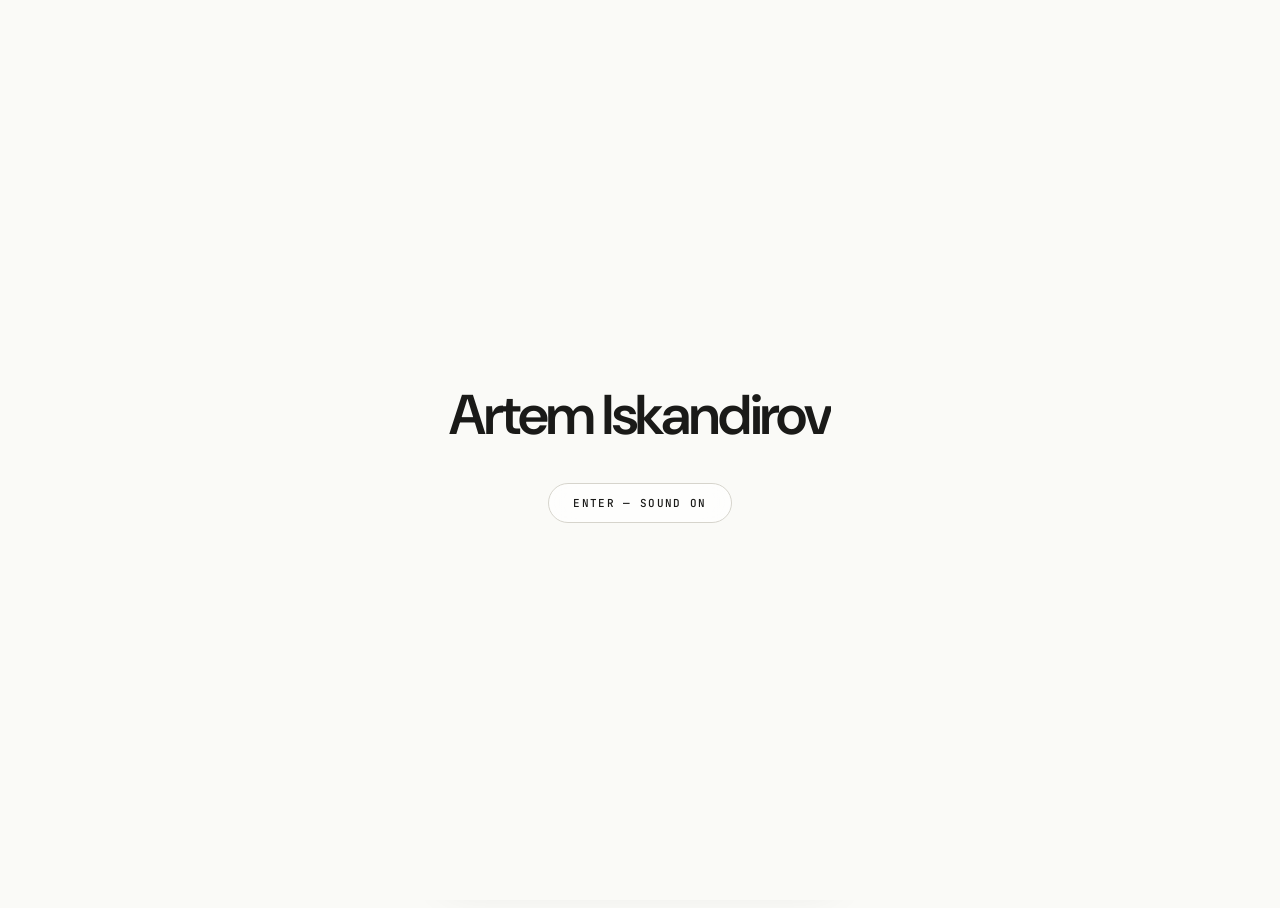
==== index.html @ 342f15a5 "Add files via upload" ====
<!DOCTYPE html>
<html lang="en">
<head>
<meta charset="UTF-8" />
<meta name="viewport" content="width=device-width, initial-scale=1.0, viewport-fit=cover" />
<title>Artem Iskandirov — Product Designer</title>
<meta name="description" content="Product Designer. Uchi.ru / VK EdTech. Based in Kazan." />
<link rel="preconnect" href="https://fonts.googleapis.com" />
<link rel="preconnect" href="https://fonts.gstatic.com" crossorigin />
<link href="https://fonts.googleapis.com/css?family=Google+Sans:400,500,600,700&display=swap" rel="stylesheet" />
<link href="https://fonts.googleapis.com/css2?family=DM+Sans:opsz,wght@9..40,300..700&family=JetBrains+Mono:wght@400;500&display=swap" rel="stylesheet" />
<link href="https://fonts.googleapis.com/css2?family=Cinzel:wght@400;500;600;700&family=IM+Fell+English:ital@0;1&family=MedievalSharp&display=swap" rel="stylesheet" />
<style>
  /* ============== CAT THEME ============== */
  :root {
    --bg: #fafaf7;
    --bg-glass: rgba(255, 255, 255, 0.7);
    --fg: #1a1a18;
    --fg-mid: #555550;
    --fg-dim: #8a8a85;
    --line: #e5e3dc;
    --line-strong: #d6d4cc;
    --accent: #2a4d3a;
    --accent-soft: rgba(42, 77, 58, 0.08);

    --font-body: 'Google Sans', 'DM Sans', system-ui, sans-serif;
    --font-display: 'Google Sans', 'DM Sans', system-ui, sans-serif;
    --font-mono: 'JetBrains Mono', monospace;

    --easing: cubic-bezier(0.65, 0, 0.35, 1);
    --easing-bounce: cubic-bezier(0.34, 1.4, 0.64, 1);
    --easing-out: cubic-bezier(0.16, 1, 0.3, 1);
  }

  /* ============== FANTASY THEME — moonlit forest, ember, parchment ============== */
  body.theme-fantasy {
    --bg: #0a0e1a;
    --bg-glass: rgba(20, 26, 42, 0.78);
    --fg: #f0e2bc;
    --fg-mid: #d6c08c;
    --fg-dim: #a89868;
    --line: #2a2440;
    --line-strong: #5a4a72;
    --accent: #ffa050;
    --accent-soft: rgba(255, 160, 80, 0.18);
    --accent-cool: #80a4d0;

    --torn-pill: url("data:image/svg+xml;utf8,%3Csvg xmlns='http://www.w3.org/2000/svg' viewBox='0 0 200 60' preserveAspectRatio='none'%3E%3Cfilter id='t'%3E%3CfeTurbulence type='fractalNoise' baseFrequency='0.06' numOctaves='2' seed='4'/%3E%3CfeDisplacementMap in='SourceGraphic' scale='5'/%3E%3C/filter%3E%3Crect x='3' y='3' width='194' height='54' rx='30' fill='%23fff' filter='url(%23t)'/%3E%3C/svg%3E");
    --torn-rect: url("data:image/svg+xml;utf8,%3Csvg xmlns='http://www.w3.org/2000/svg' viewBox='0 0 400 200' preserveAspectRatio='none'%3E%3Cfilter id='t'%3E%3CfeTurbulence type='fractalNoise' baseFrequency='0.025' numOctaves='2' seed='7'/%3E%3CfeDisplacementMap in='SourceGraphic' scale='8'/%3E%3C/filter%3E%3Crect x='5' y='5' width='390' height='190' fill='%23fff' filter='url(%23t)'/%3E%3C/svg%3E");
    --torn-circle: url("data:image/svg+xml;utf8,%3Csvg xmlns='http://www.w3.org/2000/svg' viewBox='0 0 60 60' preserveAspectRatio='none'%3E%3Cfilter id='t'%3E%3CfeTurbulence type='fractalNoise' baseFrequency='0.10' numOctaves='2' seed='5'/%3E%3CfeDisplacementMap in='SourceGraphic' scale='3'/%3E%3C/filter%3E%3Ccircle cx='30' cy='30' r='27' fill='%23fff' filter='url(%23t)'/%3E%3C/svg%3E");
    --torn-tag: url("data:image/svg+xml;utf8,%3Csvg xmlns='http://www.w3.org/2000/svg' viewBox='0 0 100 30' preserveAspectRatio='none'%3E%3Cfilter id='t'%3E%3CfeTurbulence type='fractalNoise' baseFrequency='0.10' numOctaves='2' seed='9'/%3E%3CfeDisplacementMap in='SourceGraphic' scale='3'/%3E%3C/filter%3E%3Crect x='2' y='2' width='96' height='26' fill='%23fff' filter='url(%23t)'/%3E%3C/svg%3E");

    /* MEDIEVAL FONTS — only in fantasy theme */
    --font-body: 'IM Fell English', 'Cinzel', Georgia, serif;
    --font-display: 'Cinzel', 'IM Fell English', Georgia, serif;
    --font-mono: 'MedievalSharp', 'IM Fell English', Georgia, serif;
  }

  /* Fantasy-specific typography overrides */
  body.theme-fantasy .brand,
  body.theme-fantasy .ov-name,
  body.theme-fantasy .pcard-title,
  body.theme-fantasy .exp-name,
  body.theme-fantasy .lang-item,
  body.theme-fantasy .soc-name,
  body.theme-fantasy .edu-school,
  body.theme-fantasy .game-title,
  body.theme-fantasy .splash-name {
    font-family: 'Cinzel', Georgia, serif;
    letter-spacing: 0.05em;
    text-transform: uppercase;
  }
  body.theme-fantasy .ov-bio,
  body.theme-fantasy .pcard-narrative p,
  body.theme-fantasy .exp-sub,
  body.theme-fantasy .pcard-subtitle,
  body.theme-fantasy .edu-degree {
    font-family: 'IM Fell English', Georgia, serif;
    font-style: italic;
    letter-spacing: 0.01em;
  }
  body.theme-fantasy .dock-tab,
  body.theme-fantasy .icon-btn,
  body.theme-fantasy .game-tab,
  body.theme-fantasy .knight-bubble,
  body.theme-fantasy .catbed-bubble,
  body.theme-fantasy .tab-label,
  body.theme-fantasy .counter,
  body.theme-fantasy .hint,
  body.theme-fantasy .status,
  body.theme-fantasy .pcard-co,
  body.theme-fantasy .pcard-sector,
  body.theme-fantasy .pcard-tag,
  body.theme-fantasy .pcard-status,
  body.theme-fantasy .skills-list li,
  body.theme-fantasy .ov-meta,
  body.theme-fantasy .pcard-cell .k,
  body.theme-fantasy .splash-cta,
  body.theme-fantasy .game-status,
  body.theme-fantasy .catch-hud .stat .k,
  body.theme-fantasy .catch-cta {
    font-family: 'MedievalSharp', Georgia, serif;
    letter-spacing: 0.06em;
  }
}

  * { margin: 0; padding: 0; box-sizing: border-box; }

  html, body {
    height: 100%;
    background: var(--bg);
    color: var(--fg);
    font-family: var(--font-body);
    -webkit-font-smoothing: antialiased;
    transition: background 0.9s var(--easing-out), color 0.9s var(--easing-out);
  }
  body { display: flex; flex-direction: column; overflow: hidden; overscroll-behavior: none; position: relative; }
  ::selection { background: var(--fg); color: var(--bg); }
  ::-webkit-scrollbar { width: 4px; height: 4px; }
  ::-webkit-scrollbar-track { background: transparent; }
  ::-webkit-scrollbar-thumb { background: var(--line-strong); border-radius: 2px; }

  body::before {
    content: ''; position: fixed; inset: 0;
    pointer-events: none; z-index: 200;
    background-image: url("data:image/svg+xml,%3Csvg viewBox='0 0 200 200' xmlns='http://www.w3.org/2000/svg'%3E%3Cfilter id='n'%3E%3CfeTurbulence type='fractalNoise' baseFrequency='0.85' numOctaves='3'/%3E%3C/filter%3E%3Crect width='100%25' height='100%25' filter='url(%23n)' opacity='0.4'/%3E%3C/svg%3E");
    opacity: 0.04;
    mix-blend-mode: multiply;
    transition: opacity 0.7s var(--easing);
  }
  body.theme-fantasy::before { opacity: 0.10; mix-blend-mode: screen; }

  /* ============== FANTASY SCENE ============== */
  .scene {
    position: fixed;
    inset: 0;
    z-index: 0;
    pointer-events: none;
    opacity: 0;
    transition: opacity 1.4s var(--easing-out);
    overflow: hidden;
  }
  body.theme-fantasy .scene { opacity: 1; }

  .scene-sky {
    position: absolute; inset: 0;
    background:
      radial-gradient(ellipse 80% 40% at 30% 75%, rgba(255, 138, 58, 0.22) 0%, transparent 55%),
      radial-gradient(ellipse 50% 30% at 25% 70%, rgba(255, 100, 30, 0.15) 0%, transparent 55%),
      linear-gradient(180deg, #0a0e1a 0%, #14182a 35%, #1a1c30 65%, #1a1018 90%, #100808 100%);
  }
  .scene-stars {
    position: absolute; inset: 0;
    background-image:
      radial-gradient(1.5px 1.5px at 8% 12%, rgba(180, 220, 255, 0.9), transparent),
      radial-gradient(1px 1px at 22% 8%, rgba(255,255,255,0.7), transparent),
      radial-gradient(1px 1px at 38% 18%, rgba(255,255,255,0.5), transparent),
      radial-gradient(1.5px 1.5px at 58% 6%, rgba(200, 230, 255, 0.8), transparent),
      radial-gradient(1px 1px at 72% 14%, rgba(255,255,255,0.6), transparent),
      radial-gradient(1px 1px at 88% 9%, rgba(255,255,255,0.5), transparent),
      radial-gradient(1px 1px at 14% 24%, rgba(255,255,255,0.5), transparent),
      radial-gradient(1px 1px at 46% 28%, rgba(255,255,255,0.4), transparent),
      radial-gradient(1px 1px at 78% 22%, rgba(255,255,255,0.5), transparent),
      radial-gradient(1px 1px at 92% 30%, rgba(255,255,255,0.6), transparent);
    animation: twinkle 9s ease-in-out infinite;
  }
  @keyframes twinkle { 0%, 100% { opacity: 0.7; } 50% { opacity: 1; } }

  .scene-trees { position: absolute; inset: 0; image-rendering: pixelated; }
  .scene-trees svg { width: 100%; height: 100%; display: block; }

  .scene-fog {
    position: absolute; inset: 0;
    background:
      radial-gradient(ellipse 80% 30% at 50% 90%, rgba(120, 150, 200, 0.18), transparent 70%),
      radial-gradient(ellipse 60% 25% at 30% 95%, rgba(80, 100, 150, 0.14), transparent 70%);
    animation: fogDrift 30s ease-in-out infinite;
  }
  @keyframes fogDrift {
    0%, 100% { transform: translateX(0); }
    50% { transform: translateX(40px); }
  }

  .scene-fireflies { position: absolute; inset: 0; }

  /* BACKGROUND — ambient drifting motes + scroll progress (micro-interactions) */
  .scroll-prog {
    position: fixed; top: 0; left: 0; right: 0; height: 3px;
    background: linear-gradient(90deg, var(--accent), color-mix(in srgb, var(--accent) 55%, #fff));
    transform: scaleX(0); transform-origin: 0 50%;
    z-index: 60; pointer-events: none;
    transition: transform 0.08s linear;
  }
  body.theme-fantasy .scroll-prog { background: linear-gradient(90deg, var(--accent), var(--accent-cool, #80a4d0)); box-shadow: 0 0 10px rgba(255,160,80,0.5); }

  .ambient { position: fixed; inset: 0; z-index: 0; pointer-events: none; overflow: hidden; }
  .ambient .mote {
    position: absolute; border-radius: 50%;
    background: rgba(42,77,58,0.16);
    animation: moteDrift linear infinite;
    will-change: transform, opacity;
  }
  body.theme-fantasy .ambient .mote {
    background: rgba(255,170,90,0.4);
    box-shadow: 0 0 6px rgba(255,170,90,0.55);
  }
  @keyframes moteDrift {
    0% { transform: translateY(10px) translateX(0) scale(0.5); opacity: 0; }
    12% { opacity: 1; }
    88% { opacity: 1; }
    100% { transform: translateY(-112vh) translateX(var(--mx, 24px)) scale(1.1); opacity: 0; }
  }
  @media (prefers-reduced-motion: reduce) { .ambient { display: none; } }
  .firefly {
    position: absolute;
    width: 2px; height: 2px;
    background: #ffe18a; border-radius: 50%;
    box-shadow: 0 0 6px #ffd060, 0 0 12px rgba(255, 200, 80, 0.4);
    opacity: 0;
    animation: fireflyFloat 7s ease-in-out infinite;
  }
  @keyframes fireflyFloat {
    0%, 100% { opacity: 0; transform: translate(0, 0); }
    20% { opacity: 1; }
    50% { opacity: 1; transform: translate(40px, -30px); }
    80% { opacity: 0.4; }
  }

  /* CAMPFIRE — mirrored from ref: fire on the LEFT, knight on the RIGHT */
  .scene-campfire {
    position: fixed;
    bottom: 8%;
    left: 54%;
    width: 150px;
    height: 150px;
    image-rendering: pixelated;
    z-index: 8;
    pointer-events: none;
    filter: drop-shadow(0 0 30px rgba(255, 140, 50, 0.5));
    opacity: 0;
    transition: opacity 1.4s var(--easing-out);
  }
  body.theme-fantasy .scene-campfire { opacity: 1; }
  .scene-campfire-glow {
    position: fixed;
    bottom: 5%;
    left: 46%;
    width: 420px;
    height: 280px;
    background: radial-gradient(ellipse, rgba(255, 160, 70, 0.55) 0%, rgba(255, 130, 50, 0.25) 40%, transparent 70%);
    pointer-events: none;
    animation: glowFlicker 0.18s steps(2) infinite;
    z-index: 7;
    mix-blend-mode: screen;
    opacity: 0;
    transition: opacity 1.4s var(--easing-out);
  }
  body.theme-fantasy .scene-campfire-glow { opacity: 1; }
  @keyframes glowFlicker {
    0% { opacity: 0.85; transform: scale(1); }
    50% { opacity: 1; transform: scale(1.04); }
    100% { opacity: 0.9; transform: scale(0.98); }
  }

  /* KNIGHT — body-level element; fixed + z-index:6 keeps it above main (z:1), clickable & draggable */
  .scene-knight {
    position: fixed;
    bottom: 4%;
    left: 64%;
    width: 220px;
    height: 220px;
    padding: 40px;
    box-sizing: content-box;
    margin: -40px;
    z-index: 6;
    pointer-events: auto;
    touch-action: none;
    cursor: pointer;
    animation: knightBreathe 4.4s ease-in-out infinite;
    filter: drop-shadow(2px 4px 6px rgba(0,0,0,0.55));
    transition: filter 0.4s var(--easing), opacity 1.4s var(--easing-out);
    transform-origin: 50% 95%;
    opacity: 0;
  }
  body.theme-fantasy .scene-knight { opacity: 1; }
  body.theme-cat .scene-knight { pointer-events: none; }
  body.theme-fantasy .scene-knight { opacity: 1; }
  .scene-knight:hover {
    filter: drop-shadow(2px 4px 8px rgba(0,0,0,0.7)) drop-shadow(0 0 12px rgba(255, 138, 58, 0.4));
  }
  .scene-knight.salute { animation: knightSalute 1.2s var(--easing-out); }
  .scene-knight.bow { animation: knightBow 1.5s var(--easing-out); }
  .scene-knight.shake { animation: knightShake 0.6s ease-in-out; }
  .scene-knight.alert { animation: knightAlert 0.8s var(--easing-out); }
  @keyframes knightBreathe {
    0%, 100% { transform: translateY(0) scale(1, 1); }
    50% { transform: translateY(-1px) scale(1.005, 1.012); }
  }
  @keyframes knightSalute {
    0%   { transform: translateY(0); }
    25%  { transform: translateY(-3px) rotate(-2deg); }
    55%  { transform: translateY(-6px) rotate(1deg); }
    100% { transform: translateY(0); }
  }
  @keyframes knightBow {
    0%   { transform: translateY(0) rotate(0); }
    35%  { transform: translateY(2px) rotate(-3deg); }
    60%  { transform: translateY(2px) rotate(-3deg); }
    100% { transform: translateY(0) rotate(0); }
  }
  @keyframes knightShake {
    0%, 100% { transform: translateX(0); }
    20% { transform: translateX(-3px) rotate(-1deg); }
    40% { transform: translateX(3px) rotate(1deg); }
    60% { transform: translateX(-2px); }
    80% { transform: translateX(2px); }
  }
  @keyframes knightAlert {
    0%   { transform: translateY(0); }
    25%  { transform: translateY(-8px); }
    50%  { transform: translateY(-4px) rotate(-1deg); }
    75%  { transform: translateY(-2px) rotate(1deg); }
    100% { transform: translateY(0); }
  }
  /* knight bubble (text speech) */
  .knight-bubble {
    position: absolute;
    background: rgba(20, 18, 30, 0.92);
    border: 1px solid var(--accent);
    border-radius: 0;
    padding: 6px 12px;
    font-family: var(--font-mono);
    font-size: 10px;
    letter-spacing: 0.08em;
    text-transform: uppercase;
    color: var(--accent);
    white-space: nowrap;
    pointer-events: none;
    opacity: 0;
    font-weight: 600;
    -webkit-mask: var(--torn-pill);
    mask: var(--torn-pill);
    -webkit-mask-size: 100% 100%;
    mask-size: 100% 100%;
    -webkit-mask-repeat: no-repeat;
    mask-repeat: no-repeat;
  }
  .knight-bubble.show { animation: knightBubblePop 2.6s var(--easing-out) forwards; }
  @keyframes knightBubblePop {
    0%   { opacity: 0; transform: translate(0, 6px) scale(0.7); }
    12%  { opacity: 1; transform: translate(0, 0) scale(1); }
    88%  { opacity: 1; transform: translate(0, 0) scale(1); }
    100% { opacity: 0; transform: translate(0, -6px) scale(0.95); }
  }
  /* spark sword/clang star above knight head when struck */
  .knight-clang {
    position: absolute;
    pointer-events: none;
    font-family: var(--font-display);
    font-weight: 700;
    font-size: 22px;
    color: #ffd060;
    text-shadow: 1px 2px 0 rgba(0,0,0,0.4);
    opacity: 0;
  }
  .knight-clang.show { animation: clangPop 1.0s var(--easing-bounce) forwards; }
  @keyframes clangPop {
    0%   { opacity: 0; transform: translate(0, 8px) scale(0.4) rotate(-12deg); }
    25%  { opacity: 1; transform: translate(0, -6px) scale(1.4) rotate(8deg); }
    100% { opacity: 0; transform: translate(0, -22px) scale(0.9) rotate(0); }
  }

  .scene-shooting-star {
    position: absolute;
    width: 2px; height: 2px;
    background: #fff;
    box-shadow: 0 0 6px #fff, 0 0 12px rgba(180,220,255,0.6);
    opacity: 0;
    top: 12%; left: 0;
  }
  .scene-shooting-star::after {
    content: '';
    position: absolute; top: 0; right: 2px;
    width: 60px; height: 1px;
    background: linear-gradient(90deg, rgba(255,255,255,0.7), transparent);
  }

  .scene-bat {
    position: absolute;
    top: 14%; left: -40px;
    width: 24px; height: 14px;
    image-rendering: pixelated;
    opacity: 0;
  }

  .spark {
    position: absolute;
    width: 2px; height: 2px;
    background: #ffd060; border-radius: 50%;
    box-shadow: 0 0 4px #ffac40;
    opacity: 0;
    z-index: 3;
  }

  /* THEME TOGGLE — large visible pill with two halves */
  .theme-toggle {
    position: relative;
    display: inline-flex;
    align-items: stretch;
    border-radius: 100px;
    padding: 4px;
    background: var(--bg-glass);
    backdrop-filter: blur(12px) saturate(1.5);
    -webkit-backdrop-filter: blur(12px) saturate(1.5);
    border: 1px solid var(--line-strong);
    box-shadow: 0 2px 10px rgba(0,0,0,0.06);
    cursor: pointer;
    transition: box-shadow 0.4s var(--easing), border-color 0.3s var(--easing);
    height: 34px;
  }
  .theme-toggle:hover {
    box-shadow: 0 6px 18px rgba(0,0,0,0.1);
    border-color: var(--fg);
  }
  body.theme-fantasy .theme-toggle {
    background: rgba(20, 18, 30, 0.85);
    border-color: var(--accent);
    box-shadow: 0 0 18px rgba(255, 138, 58, 0.25);
    border-radius: 0;
    -webkit-mask: var(--torn-pill);
    mask: var(--torn-pill);
    -webkit-mask-size: 100% 100%;
    mask-size: 100% 100%;
    -webkit-mask-repeat: no-repeat;
    mask-repeat: no-repeat;
  }
  .theme-toggle-pill {
    position: absolute;
    top: 4px; bottom: 4px;
    width: calc(50% - 4px);
    border-radius: 100px;
    background: linear-gradient(135deg, #2a4d3a, #1a1a18);
    transition: left 0.5s var(--easing-bounce), background 0.6s var(--easing);
    box-shadow: 0 2px 8px rgba(0,0,0,0.2);
    z-index: 0;
    left: 4px;
  }
  body.theme-fantasy .theme-toggle-pill {
    left: calc(50% + 0px);
    background: linear-gradient(135deg, #ff8a3a, #c04a10);
    box-shadow: 0 0 14px rgba(255, 138, 58, 0.6);
    border-radius: 0;
    -webkit-mask: var(--torn-pill);
    mask: var(--torn-pill);
    -webkit-mask-size: 100% 100%;
    mask-size: 100% 100%;
    -webkit-mask-repeat: no-repeat;
    mask-repeat: no-repeat;
  }
  .theme-toggle-side {
    position: relative;
    z-index: 1;
    display: inline-flex;
    align-items: center;
    justify-content: center;
    gap: 6px;
    padding: 0 14px;
    color: var(--fg-mid);
    font-family: var(--font-mono);
    font-size: 10px;
    letter-spacing: 0.1em;
    text-transform: uppercase;
    font-weight: 600;
    transition: color 0.4s var(--easing);
    user-select: none;
  }
  .theme-toggle-side .ico {
    display: inline-block;
    width: 14px; height: 14px;
    image-rendering: pixelated;
    transition: transform 0.5s var(--easing-bounce);
  }
  .theme-toggle-side[data-side="cat"] { color: var(--bg); }
  body.theme-cat .theme-toggle:hover .theme-toggle-side[data-side="cat"] .ico { transform: rotate(-6deg) scale(1.1); }
  body.theme-fantasy .theme-toggle-side[data-side="cat"] { color: var(--fg-mid); }
  body.theme-fantasy .theme-toggle-side[data-side="fantasy"] { color: var(--bg); }
  body.theme-fantasy .theme-toggle:hover .theme-toggle-side[data-side="fantasy"] .ico { transform: rotate(6deg) scale(1.15); }

  @media (max-width: 768px) {
    .theme-toggle { height: 30px; padding: 3px; }
    .theme-toggle-pill { top: 3px; bottom: 3px; }
    .theme-toggle-side { padding: 0 9px; font-size: 9px; }
    .theme-toggle-side .label-long { display: none; }
  }
  .scene-catbed {
    position: fixed;
    bottom: 8%;
    right: 6%;
    z-index: 6;
    pointer-events: none;
    opacity: 0;
    transition: opacity 1s var(--easing-out);
  }
  body.theme-cat .scene-catbed { opacity: 1; pointer-events: auto; }
  .catbed-cat {
    width: 180px;
    height: 180px;
    padding: 48px;
    box-sizing: content-box;
    margin: -48px;
    cursor: grab;
    touch-action: none;
    animation: catbedBreathe 4.6s ease-in-out infinite;
    filter: drop-shadow(0 6px 10px rgba(120, 60, 20, 0.18));
    transition: transform 0.5s var(--easing-bounce), filter 0.4s var(--easing);
    image-rendering: pixelated;
    -webkit-user-select: none;
    user-select: none;
    position: relative;
    transform-origin: 60% 90%;
  }
  .catbed-cat:active { cursor: grabbing; }
  .catbed-cat:hover {
    filter: drop-shadow(0 10px 16px rgba(120, 60, 20, 0.3)) brightness(1.08) saturate(1.06);
  }
  .catbed-cat.awake { animation: catbedAwake 1.6s var(--easing-out); }
  .catbed-cat.jump { animation: catbedJump 0.7s var(--easing-out); }
  .catbed-cat.wiggle { animation: catbedWiggle 0.8s ease-in-out; }
  .catbed-cat.perk { animation: catbedPerk 0.6s var(--easing-bounce); }
  .catbed-cat.tailflick { animation: catbedTail 0.7s ease-in-out; }
  .catbed-cat.blink { animation: catbedBlink 0.5s ease-in-out; }
  @keyframes catbedPerk {
    0% { transform: translateY(0) scale(1); }
    35% { transform: translateY(-9px) scale(1.06, 0.95); }
    70% { transform: translateY(0) scale(0.97, 1.04); }
    100% { transform: translateY(0) scale(1); }
  }
  @keyframes catbedTail {
    0%, 100% { transform: rotate(0); }
    25% { transform: rotate(-2.5deg); }
    50% { transform: rotate(2deg); }
    75% { transform: rotate(-1deg); }
  }
  @keyframes catbedBlink {
    0%, 100% { transform: scaleY(1); }
    50% { transform: scaleY(0.92); }
  }
  .catbed-cat.purring { animation: catbedPurr 0.5s ease-in-out infinite; }
  .catbed-cat.startled { animation: catbedStartled 0.5s var(--easing-out); }
  .catbed-cat.snoozy { animation: catbedBreatheSlow 5.5s ease-in-out infinite; }
  .catbed-cat.dragging { animation: none !important; transition: none; cursor: grabbing; filter: drop-shadow(0 16px 22px rgba(120, 60, 20, 0.4)); }

  @keyframes catbedBreathe {
    0%, 100% { transform: scale(1, 1); }
    50% { transform: scale(1.012, 1.04); }
  }
  @keyframes catbedBreatheSlow {
    0%, 100% { transform: scale(1, 1); }
    50% { transform: scale(1.018, 1.05); }
  }
  @keyframes catbedAwake {
    0%   { transform: translateY(0) rotate(0); }
    20%  { transform: translateY(-3px) rotate(-2deg); }
    40%  { transform: translateY(-5px) rotate(2deg); }
    60%  { transform: translateY(-2px) rotate(-1deg); }
    100% { transform: translateY(0) rotate(0); }
  }
  @keyframes catbedJump {
    0%   { transform: translateY(0) scale(1, 1); }
    25%  { transform: translateY(-2px) scale(1.1, 0.85); }
    50%  { transform: translateY(-26px) scale(0.92, 1.12) rotate(-3deg); }
    75%  { transform: translateY(-10px) scale(1, 1) rotate(2deg); }
    90%  { transform: translateY(0) scale(1.08, 0.92); }
    100% { transform: translateY(0) scale(1, 1); }
  }
  @keyframes catbedWiggle {
    0%   { transform: rotate(0); }
    20%  { transform: rotate(-5deg); }
    40%  { transform: rotate(5deg); }
    60%  { transform: rotate(-3deg); }
    80%  { transform: rotate(2deg); }
    100% { transform: rotate(0); }
  }
  @keyframes catbedPurr {
    0%, 100% { transform: scale(1, 1); }
    50% { transform: scale(1.015, 1.03); }
  }
  @keyframes catbedStartled {
    0%   { transform: translateY(0) scale(1); }
    20%  { transform: translateY(-12px) scale(1.05, 0.92); }
    50%  { transform: translateY(-6px) scale(0.96, 1.08); }
    80%  { transform: translateY(-2px) scale(1.02, 0.98); }
    100% { transform: translateY(0) scale(1); }
  }

  /* Z Z Z floating up */
  .catbed-z {
    position: absolute;
    font-family: var(--font-display);
    font-weight: 700;
    color: #b0a890;
    pointer-events: none;
    user-select: none;
    opacity: 0;
    text-shadow: 0 1px 0 rgba(0,0,0,0.05);
  }
  .catbed-z.float { animation: zFloat 3.6s var(--easing-out) forwards; }
  @keyframes zFloat {
    0%   { opacity: 0; transform: translate(0, 0) rotate(-6deg) scale(0.8); }
    15%  { opacity: 0.8; }
    100% { opacity: 0; transform: translate(28px, -90px) rotate(8deg) scale(1.6); }
  }

  /* heart on poke */
  .catbed-heart {
    position: absolute;
    width: 14px; height: 14px;
    pointer-events: none;
    image-rendering: pixelated;
    opacity: 0;
  }
  .catbed-heart.show { animation: heartPop 1.4s var(--easing-out) forwards; }
  @keyframes heartPop {
    0%   { opacity: 0; transform: translate(0, 0) scale(0.4); }
    20%  { opacity: 1; transform: translate(0, -8px) scale(1.2); }
    100% { opacity: 0; transform: translate(8px, -36px) scale(1); }
  }

  /* dream bubble — small thought icon that floats above sleeping cat */
  .catbed-dream {
    position: absolute;
    pointer-events: none;
    image-rendering: pixelated;
    opacity: 0;
    width: 26px; height: 26px;
  }
  .catbed-dream.show { animation: dreamFloat 4.5s ease-in-out forwards; }
  @keyframes dreamFloat {
    0%   { opacity: 0; transform: translate(0, 0) scale(0.6); }
    15%  { opacity: 1; transform: translate(0, -10px) scale(1); }
    85%  { opacity: 1; transform: translate(8px, -34px) scale(1); }
    100% { opacity: 0; transform: translate(14px, -50px) scale(0.9); }
  }

  /* exclamation when startled */
  .catbed-mark {
    position: absolute;
    pointer-events: none;
    font-family: var(--font-display);
    font-weight: 700;
    font-size: 30px;
    color: #ff8030;
    text-shadow: 1px 2px 0 rgba(0,0,0,0.18);
    opacity: 0;
  }
  .catbed-mark.show { animation: markPop 1.0s var(--easing-bounce) forwards; }
  @keyframes markPop {
    0%   { opacity: 0; transform: translate(0, 8px) scale(0.4); }
    25%  { opacity: 1; transform: translate(0, -6px) scale(1.4); }
    50%  { opacity: 1; transform: translate(0, -2px) scale(1); }
    100% { opacity: 0; transform: translate(0, -14px) scale(0.9); }
  }

  /* paw prints when dragged */
  .catbed-paw {
    position: fixed;
    width: 8px; height: 8px;
    pointer-events: none;
    border-radius: 50%;
    background: rgba(120, 60, 20, 0.28);
    opacity: 0;
    z-index: 1;
  }
  .catbed-paw.show { animation: pawFade 1.4s ease-out forwards; }
  @keyframes pawFade {
    0%   { opacity: 0.55; transform: scale(0.6); }
    100% { opacity: 0; transform: scale(1.4); }
  }

  /* mood text bubble */
  .catbed-bubble {
    position: absolute;
    background: var(--bg-glass);
    backdrop-filter: blur(8px);
    -webkit-backdrop-filter: blur(8px);
    border: 1px solid var(--line-strong);
    border-radius: 12px;
    padding: 5px 11px;
    font-family: var(--font-mono);
    font-size: 9px;
    letter-spacing: 0.08em;
    text-transform: uppercase;
    color: var(--fg);
    white-space: nowrap;
    pointer-events: none;
    box-shadow: 0 4px 12px rgba(0,0,0,0.08);
    opacity: 0;
    font-weight: 600;
  }
  .catbed-bubble.show { animation: bubblePop 2.4s var(--easing-out) forwards; }
  @keyframes bubblePop {
    0%   { opacity: 0; transform: translate(0, 4px) scale(0.7); }
    12%  { opacity: 1; transform: translate(0, 0) scale(1); }
    88%  { opacity: 1; transform: translate(0, 0) scale(1); }
    100% { opacity: 0; transform: translate(0, -6px) scale(0.95); }
  }

  /* hide cat-bed in fantasy theme */
  body.theme-fantasy .scene-catbed { display: none; }

  @media (max-width: 768px) {
    .scene-catbed { bottom: 6%; right: 2%; }
    .catbed-cat { width: 130px; height: 130px; }
  }

  header {
    position: fixed;
    top: 0; left: 0; right: 0;
    padding: 22px 28px;
    display: flex; justify-content: space-between; align-items: center;
    z-index: 50;
  }

  .brand {
    font-size: 16px; font-weight: 600;
    letter-spacing: -0.01em;
    cursor: default;
    transition: transform 0.4s var(--easing-bounce);
    display: inline-flex; gap: 0px;
  }
  .brand .bl {
    display: inline-block;
    transition: transform 0.3s var(--easing-bounce), color 0.3s var(--easing);
  }
  .brand:hover .bl { animation: brandWave 0.7s var(--easing-bounce); }
  .brand:hover .bl:nth-child(2)  { animation-delay: 0.03s; }
  .brand:hover .bl:nth-child(3)  { animation-delay: 0.06s; }
  .brand:hover .bl:nth-child(4)  { animation-delay: 0.09s; }
  .brand:hover .bl:nth-child(5)  { animation-delay: 0.12s; }
  .brand:hover .bl:nth-child(6)  { animation-delay: 0.15s; }
  .brand:hover .bl:nth-child(7)  { animation-delay: 0.18s; }
  .brand:hover .bl:nth-child(8)  { animation-delay: 0.21s; }
  .brand:hover .bl:nth-child(9)  { animation-delay: 0.24s; }
  .brand:hover .bl:nth-child(10) { animation-delay: 0.27s; }
  .brand:hover .bl:nth-child(11) { animation-delay: 0.30s; }
  .brand:hover .bl:nth-child(12) { animation-delay: 0.33s; }
  .brand:hover .bl:nth-child(13) { animation-delay: 0.36s; }
  .brand:hover .bl:nth-child(14) { animation-delay: 0.39s; }
  .brand:hover .bl:nth-child(15) { animation-delay: 0.42s; }
  .brand:hover .bl:nth-child(16) { animation-delay: 0.45s; }
  .brand:hover .bl:nth-child(17) { animation-delay: 0.48s; }
  @keyframes brandWave {
    0%   { transform: translateY(0); }
    40%  { transform: translateY(-7px) rotate(-6deg); color: var(--accent); }
    100% { transform: translateY(0); }
  }
  body.theme-fantasy .brand { font-size: 18px; font-weight: 600; }

  .header-right { display: flex; gap: 12px; align-items: center; flex-wrap: wrap; }

  /* LANGUAGE TOGGLE */
  .lang-toggle {
    display: inline-flex;
    align-items: center;
    gap: 4px;
    padding: 6px 11px;
    border-radius: 100px;
    border: 1px solid var(--line-strong);
    background: var(--bg-glass);
    backdrop-filter: blur(12px) saturate(1.5);
    -webkit-backdrop-filter: blur(12px) saturate(1.5);
    cursor: pointer;
    font-family: var(--font-mono);
    font-size: 11px;
    font-weight: 600;
    letter-spacing: 0.06em;
    transition: border-color 0.3s var(--easing), box-shadow 0.4s var(--easing);
    height: 34px;
  }
  .lang-toggle:hover { border-color: var(--fg); box-shadow: 0 4px 12px rgba(0,0,0,0.08); }
  .lang-opt { color: var(--fg-dim); transition: color 0.3s var(--easing); }
  .lang-opt.active { color: var(--fg); }
  .lang-sep { color: var(--fg-dim); opacity: 0.5; }
  body.theme-fantasy .lang-toggle {
    background: rgba(20, 18, 30, 0.85);
    border-color: var(--accent);
    box-shadow: 0 0 14px rgba(255, 138, 58, 0.2);
    border-radius: 0;
    -webkit-mask: var(--torn-pill);
    mask: var(--torn-pill);
    -webkit-mask-size: 100% 100%;
    mask-size: 100% 100%;
    -webkit-mask-repeat: no-repeat;
    mask-repeat: no-repeat;
  }
  body.theme-fantasy .lang-opt { font-family: 'MedievalSharp', monospace; font-size: 13px; }
  body.theme-fantasy .lang-opt.active { color: var(--accent); }
  @media (max-width: 768px) {
    .lang-toggle { height: 30px; padding: 5px 9px; font-size: 10px; }
  }

  .status {
    display: inline-flex; align-items: center; gap: 8px;
    color: var(--fg-mid);
    font-family: var(--font-mono);
    font-size: 10px;
    letter-spacing: 0.1em;
    text-transform: uppercase;
  }
  .status-dot {
    width: 7px; height: 7px;
    background: #44b87a;
    border-radius: 50%;
    box-shadow: 0 0 10px rgba(68, 184, 122, 0.6);
    position: relative;
  }
  body.theme-fantasy .status-dot { background: var(--accent); box-shadow: 0 0 10px var(--accent); }
  .status-dot::after {
    content: ''; position: absolute; inset: 0;
    background: inherit; border-radius: 50%;
    animation: ping 2s var(--easing) infinite;
  }
  @keyframes ping { 0% { transform: scale(1); opacity: 0.6; } 100% { transform: scale(2.6); opacity: 0; } }

  .icon-btn {
    display: inline-flex; align-items: center; gap: 6px;
    padding: 7px 12px;
    border-radius: 100px;
    border: 1px solid var(--line-strong);
    background: var(--bg-glass);
    backdrop-filter: blur(12px) saturate(1.5);
    -webkit-backdrop-filter: blur(12px) saturate(1.5);
    color: var(--fg-mid);
    font-family: var(--font-mono);
    font-size: 10px;
    letter-spacing: 0.1em;
    text-transform: uppercase;
    cursor: pointer;
    transition: all 0.4s var(--easing-out);
    font-weight: 500;
  }
  .icon-btn:hover {
    border-color: var(--fg);
    color: var(--fg);
    transform: translateY(-2px);
  }
  body.theme-fantasy .icon-btn:hover {
    border-color: var(--accent);
    color: var(--accent);
    box-shadow: 0 0 18px rgba(255, 138, 58, 0.3);
  }
  body.theme-fantasy .icon-btn {
    -webkit-mask: var(--torn-pill);
    mask: var(--torn-pill);
    -webkit-mask-size: 100% 100%;
    mask-size: 100% 100%;
    -webkit-mask-repeat: no-repeat;
    mask-repeat: no-repeat;
    border-radius: 0;
  }
  body.theme-fantasy .icon-btn.compact {
    -webkit-mask: var(--torn-circle);
    mask: var(--torn-circle);
    -webkit-mask-size: 100% 100%;
    mask-size: 100% 100%;
    -webkit-mask-repeat: no-repeat;
    mask-repeat: no-repeat;
    border-radius: 0;
  }
  .icon-btn.compact {
    width: 32px; height: 32px;
    padding: 0; justify-content: center;
    border-radius: 50%;
  }
  .icon-btn .ico {
    display: inline-block;
    width: 14px; height: 14px;
    image-rendering: pixelated;
    transition: transform 0.4s var(--easing-bounce);
  }
  .icon-btn:hover .ico { transform: rotate(-12deg) scale(1.1); }
  .sound-toggle.muted .wave { opacity: 0.3; }
  .music-toggle.playing .ico { animation: musicSpin 6s linear infinite; }
  @keyframes musicSpin { to { transform: rotate(360deg); } }

  /* ============ MAIN ============ */
  main {
    flex: 1; position: relative;
    margin-top: 70px; margin-bottom: 100px;
    overflow-y: auto; overflow-x: hidden; z-index: 1;
    scroll-behavior: smooth;
    scroll-padding-top: 20px;
  }
  .tab-view {
    position: relative;
    overflow: visible;
    opacity: 1; transform: translateY(0);
    transition: opacity 0.7s var(--easing-out), transform 0.7s var(--easing-out);
    padding: 60px 28px;
    width: 100%;
    margin: 0 auto;
    box-sizing: border-box;
    scroll-margin-top: 20px;
  }
  .tab-view:first-child { padding-top: 40px; }
  .tab-view + .tab-view { border-top: none; }
  body.theme-fantasy .tab-view + .tab-view { border-top: none; }
  .tab-view.in-view {
    opacity: 1; transform: translateY(0);
  }
  .tab-label {
    font-family: var(--font-mono);
    font-size: 10px; color: var(--fg-dim);
    letter-spacing: 0.16em; text-transform: uppercase;
    margin-bottom: 50px;
    opacity: 1; transform: translateY(0);
    transition: opacity 0.5s var(--easing) 0.05s, transform 0.5s var(--easing) 0.05s;
  }
  body.theme-fantasy .tab-label { color: var(--accent); }
  body.theme-fantasy .tab-label::before { content: '⚜ '; opacity: 0.6; }
  body.theme-fantasy .tab-label::after { content: ' ⚜'; opacity: 0.6; }
  .tab-view.in-view .tab-label { opacity: 1; transform: translateY(0); }

  /* OVERVIEW */
  .overview { width: 100%; max-width: 760px; margin: 0 auto; padding-top: 12px; box-sizing: border-box; }
  .ov-photo {
    width: 96px; height: 96px;
    border-radius: 50%;
    overflow: hidden;
    margin-bottom: 36px;
    background: var(--line);
    box-shadow: 0 4px 20px rgba(0,0,0,0.06), 0 0 0 1px var(--line-strong);
    transition: transform 0.6s var(--easing-out), box-shadow 0.6s var(--easing-out);
    cursor: pointer;
  }
  body.theme-fantasy .ov-photo {
    box-shadow: 0 0 0 2px var(--accent), 0 0 30px rgba(255, 138, 58, 0.4);
    -webkit-mask: var(--torn-circle);
    mask: var(--torn-circle);
    -webkit-mask-size: 100% 100%;
    mask-size: 100% 100%;
    -webkit-mask-repeat: no-repeat;
    mask-repeat: no-repeat;
  }
  .ov-photo:hover { transform: scale(1.06) rotate(-3deg); }
  body.theme-fantasy .ov-photo:hover { box-shadow: 0 0 0 2px var(--accent), 0 0 40px rgba(255,138,58,0.6); }
  .ov-photo img { width: 100%; height: 100%; object-fit: cover; display: block; transition: filter 0.4s var(--easing); }
  body.theme-fantasy .ov-photo img { filter: sepia(0.45) contrast(1.15) brightness(0.85); }

  .ov-name {
    font-size: clamp(32px, 4.6vw, 52px);
    line-height: 1.04; letter-spacing: -0.04em;
    font-weight: 600; margin-bottom: 22px;
    overflow: visible;
    word-break: break-word;
  }
  body.theme-fantasy .ov-bio,
  body.theme-fantasy .ov-meta,
  body.theme-fantasy .ov-links,
  body.theme-fantasy .ov-name {
    text-shadow: 0 2px 6px rgba(0, 0, 0, 0.85), 0 1px 0 rgba(0, 0, 0, 0.7);
  }
  body.theme-fantasy .tab-label,
  body.theme-fantasy .counter,
  body.theme-fantasy .hint,
  body.theme-fantasy .exp-name,
  body.theme-fantasy .exp-sub,
  body.theme-fantasy .exp-side,
  body.theme-fantasy .exp-tag,
  body.theme-fantasy .soc-name,
  body.theme-fantasy .soc-side,
  body.theme-fantasy .soc-tag,
  body.theme-fantasy .edu-school,
  body.theme-fantasy .edu-degree,
  body.theme-fantasy .edu-year,
  body.theme-fantasy .lang-item,
  body.theme-fantasy .section-mini-label {
    text-shadow: 0 2px 6px rgba(0, 0, 0, 0.85), 0 1px 0 rgba(0, 0, 0, 0.7);
  }
  body.theme-fantasy .ov-name {
    text-shadow: 0 0 24px rgba(255, 138, 58, 0.35), 0 2px 8px rgba(0, 0, 0, 0.95);
  }
  /* sticky background plate on text-heavy tabs to lift legibility above forest */
  body.theme-fantasy .education-wrap,
  body.theme-fantasy .list-wrap,
  body.theme-fantasy .projects-wrap,
  body.theme-fantasy .ov-wrap {
    background: linear-gradient(180deg, rgba(10,14,26,0.72) 0%, rgba(10,14,26,0.85) 50%, rgba(10,14,26,0.6) 100%);
    backdrop-filter: blur(3px);
    -webkit-backdrop-filter: blur(3px);
    padding: 28px 26px;
    margin-left: 0;
    margin-right: auto;
    max-width: min(620px, 56vw);
    border: 1px solid rgba(255, 160, 80, 0.18);
    box-shadow: 0 0 40px rgba(0,0,0,0.4), inset 0 0 60px rgba(0,0,0,0.25);
    /* torn parchment edges */
    -webkit-mask: url("data:image/svg+xml;utf8,%3Csvg xmlns='http://www.w3.org/2000/svg' viewBox='0 0 400 600' preserveAspectRatio='none'%3E%3Cfilter id='t'%3E%3CfeTurbulence type='fractalNoise' baseFrequency='0.018' numOctaves='3' seed='11'/%3E%3CfeDisplacementMap in='SourceGraphic' scale='10'/%3E%3C/filter%3E%3Crect x='6' y='6' width='388' height='588' fill='%23fff' filter='url(%23t)'/%3E%3C/svg%3E");
    mask: url("data:image/svg+xml;utf8,%3Csvg xmlns='http://www.w3.org/2000/svg' viewBox='0 0 400 600' preserveAspectRatio='none'%3E%3Cfilter id='t'%3E%3CfeTurbulence type='fractalNoise' baseFrequency='0.018' numOctaves='3' seed='11'/%3E%3CfeDisplacementMap in='SourceGraphic' scale='10'/%3E%3C/filter%3E%3Crect x='6' y='6' width='388' height='588' fill='%23fff' filter='url(%23t)'/%3E%3C/svg%3E");
    -webkit-mask-size: 100% 100%;
    mask-size: 100% 100%;
    -webkit-mask-repeat: no-repeat;
    mask-repeat: no-repeat;
  }
  /* fantasy main content shift left + push padding from header */
  body.theme-fantasy main {
    padding-left: 2vw;
    padding-right: 2vw;
  }
  /* on small screens, restore center to keep readability */
  @media (max-width: 900px) {
    body.theme-fantasy .education-wrap,
    body.theme-fantasy .list-wrap,
    body.theme-fantasy .projects-wrap,
    body.theme-fantasy .ov-wrap {
      max-width: 100%;
      margin-right: 0;
    }
  }

  /* === UNIQUE HOVERS PER SECTION IN FANTASY THEME === */
  /* Overview — golden ember glow on links */
  body.theme-fantasy [data-tab="overview"] .ov-link {
    transition: color 0.3s, text-shadow 0.4s, transform 0.5s var(--easing-bounce);
  }
  body.theme-fantasy [data-tab="overview"] .ov-link:hover {
    color: #ffd060;
    text-shadow: 0 0 14px rgba(255, 200, 80, 0.6), 0 0 24px rgba(255, 138, 58, 0.4);
    transform: translateY(-2px);
  }

  /* Experience — torch flame on the avatar circle */
  body.theme-fantasy [data-tab="experience"] .exp-row {
    transition: background 0.4s, box-shadow 0.5s, transform 0.5s var(--easing-out);
  }
  body.theme-fantasy [data-tab="experience"] .exp-row:hover {
    background: linear-gradient(90deg, rgba(255,138,58,0.10), transparent 70%);
    box-shadow: inset 4px 0 0 #ff8a3a, 0 0 28px rgba(255, 138, 58, 0.22);
    transform: translateX(6px);
  }
  body.theme-fantasy [data-tab="experience"] .exp-row:hover .exp-avatar {
    box-shadow: 0 0 16px #ff8a3a, 0 0 28px rgba(255, 138, 58, 0.5);
    transform: scale(1.15) rotate(-6deg);
  }

  /* Projects — sigil bloom around the card */
  body.theme-fantasy [data-tab="projects"] .pcard {
    transition: border-color 0.4s, box-shadow 0.6s var(--easing-out), transform 0.5s var(--easing-out);
  }
  body.theme-fantasy [data-tab="projects"] .pcard:hover:not(.expanded) {
    border-color: #ffd060;
    box-shadow:
      0 0 0 1px rgba(255, 200, 80, 0.4),
      0 0 40px rgba(255, 138, 58, 0.35),
      0 14px 30px rgba(0, 0, 0, 0.55);
    transform: translateY(-5px) scale(1.005);
  }

  /* Education — silver-blue rune shimmer on skills */
  body.theme-fantasy [data-tab="education"] .skills-list li {
    transition: background 0.4s, color 0.3s, text-shadow 0.4s, transform 0.4s var(--easing-bounce);
  }
  body.theme-fantasy [data-tab="education"] .skills-list li:hover {
    color: #cde0ff;
    background: rgba(140, 180, 240, 0.18);
    text-shadow: 0 0 10px rgba(180, 210, 255, 0.7);
    transform: translateY(-2px) scale(1.05);
  }
  body.theme-fantasy [data-tab="education"] .lang-item:hover .lvl {
    color: #cde0ff;
    text-shadow: 0 0 8px rgba(180, 210, 255, 0.6);
  }
  body.theme-fantasy [data-tab="education"] .edu-block {
    transition: transform 0.4s var(--easing-out);
  }
  body.theme-fantasy [data-tab="education"] .edu-block:hover {
    transform: translateX(6px);
  }
  body.theme-fantasy [data-tab="education"] .edu-block:hover .edu-school {
    color: #ffd060;
    text-shadow: 0 0 10px rgba(255, 200, 80, 0.5);
  }

  /* Social — green herald banner sweep */
  body.theme-fantasy [data-tab="social"] .soc-row {
    transition: background 0.4s, box-shadow 0.5s, transform 0.4s var(--easing-out);
    position: relative;
  }
  body.theme-fantasy [data-tab="social"] .soc-row:hover {
    box-shadow: inset 3px 0 0 var(--accent), 0 0 24px rgba(255,138,58,0.15);
    transform: translateX(4px);
  }
  body.theme-fantasy [data-tab="social"] .soc-row:hover .soc-arrow {
    transform: translate(3px, -3px);
    color: var(--accent);
  }
  /* Fantasy: square corners on hover (no rounding) */
  body.theme-fantasy .soc-row:hover,
  body.theme-fantasy .exp-row:hover,
  body.theme-fantasy .work-row:hover,
  body.theme-fantasy .edu-block:hover,
  body.theme-fantasy .side-row:hover {
    border-radius: 0;
  }

  .ov-name .word { display: inline-block; overflow: hidden; vertical-align: top; }
  .ov-name .letter {
    display: inline-block;
    transform: translateY(110%);
    animation: letterRise 0.7s var(--easing-out) forwards;
    transition: transform 0.4s var(--easing-bounce), color 0.3s var(--easing);
  }
  .ov-name .letter:hover { transform: translateY(-6px) rotate(-4deg); color: var(--accent); cursor: default; }
  @keyframes letterRise { to { transform: translateY(0); } }
  .ov-name .letter.stolen { animation: stolenLetter 0.6s var(--easing-out) forwards; }
  @keyframes stolenLetter {
    0% { transform: translateY(0) scale(1); opacity: 1; }
    50% { transform: translateY(-8px) scale(1.1) rotate(-12deg); opacity: 1; }
    100% { transform: translateY(40px) scale(0.4) rotate(-30deg); opacity: 0; }
  }

  .ov-bio {
    font-size: 18px; line-height: 1.55;
    color: var(--fg-mid); max-width: 540px;
    margin-bottom: 36px;
    opacity: 0; animation: fadeUp 0.8s var(--easing-out) 0.4s forwards;
  }
  .ov-bio strong { color: var(--fg); font-weight: 600; }
  body.theme-fantasy .ov-bio strong { color: var(--accent); }
  @keyframes fadeUp { from { opacity: 0; transform: translateY(8px); } to { opacity: 1; transform: translateY(0); } }

  .ov-meta {
    display: flex; flex-direction: column; gap: 8px;
    font-family: var(--font-mono);
    font-size: 11px; color: var(--fg-dim);
    margin-bottom: 40px;
    opacity: 0; animation: fadeUp 0.8s var(--easing-out) 0.55s forwards;
  }
  .ov-meta span { display: block; }
  .ov-meta span strong { color: var(--fg); font-weight: 600; }
  body.theme-fantasy .ov-meta span strong { color: var(--accent); }

  .ov-links { display: flex; gap: 22px; flex-wrap: wrap; opacity: 0; animation: fadeUp 0.8s var(--easing-out) 0.7s forwards; }
  .ov-link {
    color: var(--fg); text-decoration: none;
    font-size: 14px; position: relative;
    padding: 4px 0; font-weight: 500;
    transition: color 0.3s var(--easing);
  }
  .ov-link::after {
    content: ''; position: absolute; left: 0; bottom: 0;
    width: 100%; height: 1px;
    background: var(--fg);
    transform: scaleX(0.3); transform-origin: left;
    transition: transform 0.5s var(--easing-out);
  }
  body.theme-fantasy .ov-link::after { background: var(--accent); }
  .ov-link:hover::after { transform: scaleX(1); }
  .ov-link .arrow { display: inline-block; margin-left: 4px; transition: transform 0.4s var(--easing-bounce); }
  .ov-link:hover .arrow { transform: translate(3px, -3px) rotate(-8deg); }

  /* EXPERIENCE */
  .list-wrap { width: 100%; max-width: 760px; margin: 0 auto; box-sizing: border-box; }
  .list { list-style: none; padding-left: 0 !important; padding: 0; margin: 0; }
  .list > *:last-child { border-bottom: none; }

  .exp-row {
    display: grid;
    grid-template-columns: 90px 48px minmax(0,1fr) auto;
    gap: 16px;
    padding: 18px 16px;
    margin: 0 -16px;
    border-top: none;
    align-items: center;
    color: var(--fg);
    transition: background 0.5s var(--easing-out), border-radius 0.5s var(--easing-out), box-shadow 0.5s var(--easing-out), transform 0.4s var(--easing-out);
    cursor: default;
  }
  .tab-view.in-view .exp-row { animation: rowReveal 0.6s var(--easing-out); }
  .tab-view.in-view .exp-row:nth-child(1) { animation-delay: 0.10s; }
  .tab-view.in-view .exp-row:nth-child(2) { animation-delay: 0.18s; }
  .tab-view.in-view .exp-row:nth-child(3) { animation-delay: 0.26s; }
  .tab-view.in-view .exp-row:nth-child(4) { animation-delay: 0.34s; }
  .tab-view.in-view .exp-row:nth-child(5) { animation-delay: 0.42s; }
  @keyframes rowReveal { from { opacity: 0; transform: translateY(12px); } to { opacity: 1; transform: translateY(0); } }
  .exp-row:hover {
    background: var(--bg-glass);
    backdrop-filter: blur(14px) saturate(1.5);
    -webkit-backdrop-filter: blur(14px) saturate(1.5);
    border-radius: 14px;
    border-top-color: transparent;
    box-shadow: 0 10px 28px rgba(0,0,0,0.06), 0 0 0 1px var(--line);
    transform: translateY(-2px);
  }
  body.theme-fantasy .exp-row:hover { box-shadow: 0 0 24px rgba(255, 138, 58, 0.18), 0 0 0 1px var(--line-strong); }
  .exp-row:hover + .exp-row { border-top-color: transparent; }
  .exp-side { font-family: var(--font-mono); font-size: 11px; color: var(--fg-dim); white-space: nowrap; }
  .exp-avatar {
    width: 48px; height: 48px;
    border-radius: 12px;
    background: linear-gradient(135deg, #2a4d3a, #1a1a18);
    color: #fafaf7;
    display: flex; align-items: center; justify-content: center;
    font-weight: 600; font-size: 16px;
    box-shadow: 0 2px 8px rgba(0,0,0,0.08);
    flex-shrink: 0;
    transition: transform 0.5s var(--easing-bounce);
  }
  body.theme-fantasy .exp-avatar { box-shadow: 0 0 12px rgba(255,138,58,0.25); }
  .exp-row:hover .exp-avatar { transform: scale(1.08) rotate(-3deg); }
  .exp-avatar[data-co="uchi"]   { background: linear-gradient(135deg, #4a90e2, #2c5fa3); }
  .exp-avatar[data-co="miry"]   { background: linear-gradient(135deg, #ffb85c, #ff7a6b); }
  .exp-avatar[data-co="ailet"]  { background: linear-gradient(135deg, #2a4d3a, #0f2a1f); }
  .exp-avatar[data-co="akbars"] { background: linear-gradient(135deg, #d44a3c, #7a1f1a); }
  .exp-avatar[data-co="bars"]   { background: linear-gradient(135deg, #555550, #1a1a18); }
  .exp-main { display: flex; flex-direction: column; gap: 4px; min-width: 0; }
  .exp-name {
    font-size: 22px; line-height: 1.1; letter-spacing: -0.02em;
    font-weight: 500;
    transition: transform 0.5s var(--easing-out);
  }
  .exp-row:hover .exp-name { transform: translateX(4px); }
  .exp-sub { font-size: 13px; color: var(--fg-mid); transition: transform 0.5s var(--easing-out) 0.04s; }
  .exp-row:hover .exp-sub { transform: translateX(4px); }
  .exp-tag {
    font-family: var(--font-mono); font-size: 10px; color: var(--fg-dim);
    letter-spacing: 0.08em; text-transform: uppercase;
    text-align: right; white-space: nowrap;
  }

  /* PROJECTS — wide list, two-column inside each card */
  .projects-wrap { width: 100%; max-width: 760px; margin: 0 auto; box-sizing: border-box; }
  /* PROJECTS — minimal list (mishanaer-style) */
  .projects-intro {
    font-size: 19px; line-height: 1.55; color: var(--fg);
    max-width: 60ch; margin-bottom: 40px; font-weight: 400;
    letter-spacing: -0.01em;
  }
  body.theme-fantasy .projects-intro { font-family: 'IM Fell English', Georgia, serif; font-size: 20px; }
  .work-label {
    font-family: var(--font-mono);
    font-size: 11px; letter-spacing: 0.12em; text-transform: uppercase;
    color: var(--fg-dim); margin-bottom: 16px;
  }
  body.theme-fantasy .work-label { color: var(--accent); font-family: 'Cinzel', serif; letter-spacing: 0.18em; }
  .work-label-side { margin-top: 44px; }

  .work-list { display: flex; flex-direction: column; gap: 2px; margin-bottom: 8px; }
  .work-row {
    display: block; text-decoration: none; color: inherit;
    padding: 24px 18px; margin: 0 -18px;
    border-radius: 16px;
    position: relative;
    border-top: none;
    transition: background 0.5s var(--easing-out), border-radius 0.5s var(--easing-out), box-shadow 0.5s var(--easing-out), transform 0.4s var(--easing-out);
    opacity: 1;
  }
  .work-row:first-child { border-top: none; }
  .tab-view.in-view .work-row { animation: cardReveal 0.6s var(--easing-out); }
  .tab-view.in-view .work-row:nth-child(1) { animation-delay: 0.05s; }
  .tab-view.in-view .work-row:nth-child(2) { animation-delay: 0.12s; }
  .tab-view.in-view .work-row:nth-child(3) { animation-delay: 0.19s; }
  .tab-view.in-view .work-row:nth-child(4) { animation-delay: 0.26s; }
  /* unified hover — same language as Social */
  .work-row:hover {
    background: var(--bg-glass);
    backdrop-filter: blur(14px) saturate(1.5);
    -webkit-backdrop-filter: blur(14px) saturate(1.5);
    border-radius: 16px;
    border-top-color: transparent;
    box-shadow: 0 10px 28px rgba(0,0,0,0.06), 0 0 0 1px var(--line);
    transform: translateY(-2px);
  }
  .work-row:hover + .work-row { border-top-color: transparent; }
  body.theme-fantasy .work-row { border-radius: 0; border-top-color: rgba(255,160,80,0.12); }
  body.theme-fantasy .work-row:hover {
    background: rgba(20,18,30,0.6);
    box-shadow: inset 3px 0 0 var(--accent), 0 0 24px rgba(255,138,58,0.15);
    border-radius: 0;
  }
  .work-row-head {
    display: flex; align-items: baseline; justify-content: space-between; gap: 12px;
    margin-bottom: 4px;
  }
  .work-title {
    font-family: var(--font-display); font-size: 22px; font-weight: 600;
    color: var(--fg); letter-spacing: -0.01em;
    transition: transform 0.5s var(--easing-out);
  }
  .work-row:hover .work-title { transform: translateX(4px); }
  body.theme-fantasy .work-title { font-family: 'Cinzel', serif; color: var(--fg); }
  .work-period {
    font-family: var(--font-mono); font-size: 11px; color: var(--fg-dim);
    white-space: nowrap; flex-shrink: 0;
  }
  .work-role {
    font-size: 13px; color: var(--fg-mid); font-weight: 500; margin-bottom: 10px;
    transition: transform 0.5s var(--easing-out);
  }
  .work-row:hover .work-role { transform: translateX(4px); }
  body.theme-fantasy .work-role { color: var(--accent); }
  .work-line {
    font-size: 15px; line-height: 1.6; color: var(--fg-mid); max-width: 64ch;
  }
  .work-line strong { color: var(--fg); font-weight: 600; }
  body.theme-fantasy .work-line strong { color: var(--accent); }
  /* Apple-style blue highlight for key info (used sparingly via ==...==) */
  .hl {
    color: #0071e3; font-weight: 600;
    background: rgba(0,113,227,0.10);
    padding: 0.05em 0.34em; border-radius: 6px;
    -webkit-box-decoration-break: clone; box-decoration-break: clone;
  }
  body.theme-fantasy .hl { color: #6fb2ff; background: rgba(95,160,235,0.15); border-radius: 0; }
  .lightbox-sub .hl { color: #4ea3ff; background: rgba(80,150,235,0.18); }

  /* mini gallery of preview tiles */
  .work-shots {
    display: flex; gap: 10px; margin-top: 16px; flex-wrap: wrap;
  }
  .work-shot {
    width: 64px; height: 64px;
    border: 1px solid var(--line); border-radius: 12px;
    background: var(--accent-soft);
    cursor: pointer; overflow: hidden; padding: 6px;
    display: flex; align-items: center; justify-content: center;
    transition: transform 0.45s var(--easing-bounce), width 0.5s var(--easing-out), height 0.5s var(--easing-out), box-shadow 0.4s var(--easing);
    flex-shrink: 0;
  }
  body.theme-fantasy .work-shot { border-radius: 0; border-color: var(--line-strong); background: rgba(255,138,58,0.08); }
  .work-shot svg { width: 100%; height: 100%; image-rendering: pixelated; }
  .work-shot .shot-img, .side-thumb .shot-img { width: 100%; height: 100%; object-fit: cover; display: block; border-radius: inherit; }
  .work-shot:hover { transform: translateY(-3px) rotate(-2deg); box-shadow: 0 8px 18px rgba(0,0,0,0.12); }
  .work-shot.opened {
    width: 180px; height: 180px;
    box-shadow: 0 16px 40px rgba(0,0,0,0.18);
    transform: translateY(-4px);
  }
  body.theme-fantasy .work-shot.opened { box-shadow: 0 0 30px rgba(255,138,58,0.4); }

  /* side projects — single line each */
  .side-list { display: flex; flex-direction: column; gap: 1px; }
  .side-row {
    display: grid; grid-template-columns: 52px minmax(0,1fr) auto; align-items: center; gap: 16px;
    text-decoration: none; color: inherit;
    padding: 14px 16px; margin: 0 -16px;
    border-radius: 12px;
    transition: background 0.3s var(--easing), transform 0.4s var(--easing-out), box-shadow 0.4s var(--easing);
    opacity: 1;
  }
  .tab-view.in-view .side-row { animation: cardReveal 0.5s var(--easing-out); }
  .tab-view.in-view .side-row:nth-child(1) { animation-delay: 0.32s; }
  .tab-view.in-view .side-row:nth-child(2) { animation-delay: 0.37s; }
  .tab-view.in-view .side-row:nth-child(3) { animation-delay: 0.42s; }
  .tab-view.in-view .side-row:nth-child(4) { animation-delay: 0.47s; }
  .side-row:hover {
    background: var(--bg-glass);
    backdrop-filter: blur(14px) saturate(1.5);
    -webkit-backdrop-filter: blur(14px) saturate(1.5);
    border-radius: 12px;
    box-shadow: 0 8px 22px rgba(0,0,0,0.05), 0 0 0 1px var(--line);
    transform: translateY(-2px);
  }
  body.theme-fantasy .side-row { border-radius: 0; }
  body.theme-fantasy .side-row:hover { background: rgba(255,138,58,0.1); box-shadow: inset 3px 0 0 var(--accent); }
  .side-thumb {
    width: 52px; height: 52px;
    border: 1px solid var(--line); border-radius: 11px;
    background: var(--accent-soft);
    cursor: pointer; overflow: hidden; padding: 5px;
    display: flex; align-items: center; justify-content: center;
    transition: transform 0.4s var(--easing-bounce), box-shadow 0.4s var(--easing);
  }
  body.theme-fantasy .side-thumb { border-radius: 0; border-color: var(--line-strong); background: rgba(255,138,58,0.08); }
  .side-thumb svg { width: 100%; height: 100%; image-rendering: pixelated; }
  .side-thumb:hover { transform: scale(1.08) rotate(-3deg); box-shadow: 0 6px 16px rgba(0,0,0,0.14); }
  .side-text { display: flex; flex-direction: column; gap: 3px; min-width: 0; }
  .side-title {
    font-size: 15px; font-weight: 600; color: var(--fg);
  }
  body.theme-fantasy .side-title { font-family: 'Cinzel', serif; }
  .side-line {
    font-size: 14px; color: var(--fg-mid); line-height: 1.4;
  }
  .side-arrow {
    font-family: var(--font-mono); font-size: 14px; color: var(--fg-dim); flex-shrink: 0;
    text-decoration: none;
    transition: color 0.3s var(--easing), transform 0.3s var(--easing-bounce);
  }
  .side-row:hover .side-arrow { color: var(--accent); transform: translate(2px, -2px); }

  /* FULLSCREEN LIGHTBOX */
  .lightbox {
    position: fixed; inset: 0; z-index: 200;
    background: rgba(20, 18, 16, 0);
    backdrop-filter: blur(0px);
    display: flex; align-items: center; justify-content: center;
    opacity: 0; pointer-events: none;
    transition: opacity 0.4s var(--easing), backdrop-filter 0.4s var(--easing), background 0.4s var(--easing);
  }
  .lightbox.show {
    opacity: 1; pointer-events: auto;
    background: rgba(20, 18, 16, 0.82);
    backdrop-filter: blur(8px);
  }
  body.theme-fantasy .lightbox.show { background: rgba(8, 10, 20, 0.9); }
  .lightbox-inner {
    display: flex; flex-direction: column; align-items: center; gap: 20px;
    transform: scale(0.8); transition: transform 0.5s var(--easing-bounce);
    max-width: 92vw; max-height: 94vh; padding: 0 10px;
  }
  .lightbox.show .lightbox-inner { transform: scale(1); }
  .lightbox-art {
    width: min(86vw, 56vh, 440px); height: min(86vw, 56vh, 440px);
    background: var(--bg); border-radius: 24px; padding: 6%;
    display: flex; align-items: center; justify-content: center;
    box-shadow: 0 30px 80px rgba(0,0,0,0.5);
    flex-shrink: 0; touch-action: none;
  }
  body.theme-fantasy .lightbox-art { background: #14121e; border-radius: 0; box-shadow: 0 0 60px rgba(255,138,58,0.3); }
  .lightbox-art svg { width: 100%; height: 100%; image-rendering: pixelated; }
  .lightbox-art img { max-width: 100%; max-height: 100%; }
  .lightbox-cap { text-align: center; color: #fff; display: flex; flex-direction: column; gap: 6px; }
  .lightbox-title { font-family: var(--font-display); font-size: 26px; font-weight: 600; }
  body.theme-fantasy .lightbox-title { font-family: 'Cinzel', serif; color: var(--accent); }
  .lightbox-sub { font-size: 14px; color: rgba(255,255,255,0.65); }
  .lightbox-close {
    position: fixed; top: 24px; right: 28px;
    width: 44px; height: 44px; border-radius: 50%;
    border: 1px solid rgba(255,255,255,0.3); background: rgba(255,255,255,0.08);
    color: #fff; font-size: 24px; cursor: pointer; line-height: 1;
    display: flex; align-items: center; justify-content: center;
    transition: transform 0.4s var(--easing-bounce), background 0.3s;
  }
  .lightbox-close:hover { transform: rotate(90deg); background: rgba(255,255,255,0.18); }
  .lightbox-nav {
    position: fixed; top: 50%; transform: translateY(-50%);
    width: 52px; height: 52px; border-radius: 50%;
    border: 1px solid rgba(255,255,255,0.25); background: rgba(255,255,255,0.08);
    color: #fff; font-size: 30px; line-height: 1; cursor: pointer; z-index: 201;
    display: flex; align-items: center; justify-content: center;
    transition: transform 0.3s var(--easing-bounce), background 0.3s;
  }
  .lightbox-nav:hover { background: rgba(255,255,255,0.2); }
  .lightbox-nav.prev { left: 24px; }
  .lightbox-nav.next { right: 24px; }
  .lightbox-nav.prev:hover { transform: translateY(-50%) translateX(-3px); }
  .lightbox-nav.next:hover { transform: translateY(-50%) translateX(3px); }
  body.theme-fantasy .lightbox-nav { border-radius: 0; border-color: var(--accent); color: var(--accent); }
  .lightbox-count { font-family: var(--font-mono); font-size: 12px; letter-spacing: 0.1em; color: rgba(255,255,255,0.6); }
  .lightbox-cap { max-width: min(90vw, 560px); }
  .lightbox-sub { font-size: 14px; color: rgba(255,255,255,0.72); line-height: 1.5; }
  .lightbox-sub strong { color: #fff; font-weight: 600; }
  body.theme-fantasy .lightbox-sub strong { color: var(--accent); }
  .lightbox-art.swap { animation: lbSwap 0.35s var(--easing-out); }
  @keyframes lbSwap { 0% { opacity: 0.35; transform: scale(0.97); } 100% { opacity: 1; transform: scale(1); } }
  @media (max-width: 768px) {
    .lightbox { touch-action: pan-y; }
    .lightbox-inner { gap: 14px; }
    .lightbox-art { width: min(82vw, 46vh); height: min(82vw, 46vh); }
    .lightbox-title { font-size: 20px; }
    .lightbox-sub { font-size: 13px; }
    .lightbox-cap { max-width: 88vw; }
    .lightbox-nav { width: 42px; height: 42px; font-size: 24px; }
    .lightbox-nav.prev { left: 8px; } .lightbox-nav.next { right: 8px; }
    .lightbox-close { top: 14px; right: 14px; }
  }

  /* EDUCATION */
  .education-wrap { width: 100%; max-width: 760px; margin: 0 auto; box-sizing: border-box; }
  .edu-block {
    padding: 22px 0;
    border-top: none;
    display: grid; grid-template-columns: 92px minmax(0, 1fr); gap: 20px;
    transition: padding 0.4s var(--easing-out);
  }
  .edu-block:last-of-type { border-bottom: none; }
  .edu-block:hover { padding-left: 8px; }
  .edu-year { font-family: var(--font-mono); font-size: 11px; color: var(--fg-dim); }
  .edu-school { font-size: 24px; line-height: 1.1; margin-bottom: 4px; font-weight: 500; letter-spacing: -0.02em; }
  .edu-degree { color: var(--fg-mid); font-size: 13px; line-height: 1.5; }
  .section-mini { margin-top: 56px; display: grid; grid-template-columns: 92px minmax(0, 1fr); gap: 20px; }
  .section-mini > * { min-width: 0; }
  .section-mini-label { font-family: var(--font-mono); font-size: 10px; color: var(--fg-dim); letter-spacing: 0.14em; text-transform: uppercase; padding-top: 4px; }
  body.theme-fantasy .section-mini-label { color: var(--accent); }
  .skills-list { display: flex; flex-wrap: wrap; gap: 8px; max-width: 100%; padding-left: 0 !important; padding: 0; margin: 0; }
  .skills-list li {
    list-style: none;
    color: var(--fg-mid); font-size: 13px;
    padding: 7px 14px;
    border: 1px solid var(--line); border-radius: 100px;
    background: rgba(255,255,255,0.5);
    backdrop-filter: blur(8px);
    transition: all 0.4s var(--easing-bounce);
    cursor: default;
  }
  .skills-list li:hover {
    transform: translateY(-2px);
    border-color: var(--fg-mid);
    color: var(--fg);
    box-shadow: 0 6px 16px rgba(0,0,0,0.08);
  }
  body.theme-fantasy .skills-list li {
    background: rgba(40, 30, 50, 0.7);
    border-color: var(--line-strong);
    color: var(--fg);
    -webkit-mask: var(--torn-pill);
    mask: var(--torn-pill);
    -webkit-mask-size: 100% 100%;
    mask-size: 100% 100%;
    -webkit-mask-repeat: no-repeat;
    mask-repeat: no-repeat;
    border-radius: 0;
  }
  .skills-list li:hover { color: var(--fg); border-color: var(--fg); transform: translateY(-3px) rotate(-2deg); }
  body.theme-fantasy .skills-list li:hover { border-color: var(--accent); box-shadow: 0 0 14px rgba(255,138,58,0.3); }
  .lang-list { display: flex; flex-direction: column; gap: 8px; }
  .lang-item {
    display: flex; gap: 14px; align-items: baseline;
    font-size: 20px; font-weight: 500;
    letter-spacing: -0.02em;
    transition: transform 0.4s var(--easing-out), color 0.3s var(--easing);
    cursor: default;
  }
  .lang-item:hover { transform: translateX(8px); color: var(--accent); }
  .lang-item .lvl { font-family: var(--font-mono); font-size: 10px; color: var(--fg-dim); letter-spacing: 0.1em; text-transform: uppercase; }

  /* SOCIAL */
  .soc-row {
    display: grid; grid-template-columns: 92px minmax(0, 1fr) auto; gap: 20px;
    padding: 22px 16px; margin: 0 -16px;
    border-top: none;
    align-items: baseline;
    text-decoration: none; color: var(--fg);
    transition: background 0.5s var(--easing-out), border-radius 0.5s var(--easing-out), box-shadow 0.5s var(--easing-out), transform 0.4s var(--easing-out);
    position: relative;
  }
  .tab-view.in-view .soc-row { animation: rowReveal 0.6s var(--easing-out); }
  .tab-view.in-view .soc-row:nth-child(1) { animation-delay: 0.10s; }
  .tab-view.in-view .soc-row:nth-child(2) { animation-delay: 0.16s; }
  .tab-view.in-view .soc-row:nth-child(3) { animation-delay: 0.22s; }
  .tab-view.in-view .soc-row:nth-child(4) { animation-delay: 0.28s; }
  .tab-view.in-view .soc-row:nth-child(5) { animation-delay: 0.34s; }
  .soc-row:hover {
    background: var(--bg-glass);
    backdrop-filter: blur(14px) saturate(1.5);
    -webkit-backdrop-filter: blur(14px) saturate(1.5);
    border-radius: 14px;
    border-top-color: transparent;
    box-shadow: 0 10px 28px rgba(0,0,0,0.06), 0 0 0 1px var(--line);
    transform: translateY(-2px);
  }
  body.theme-fantasy .soc-row:hover { box-shadow: 0 0 24px rgba(255,138,58,0.15); }
  .soc-row:hover + .soc-row { border-top-color: transparent; }
  .soc-side { font-family: var(--font-mono); font-size: 11px; color: var(--fg-dim); }
  body.theme-fantasy .soc-side { color: var(--accent); }
  .soc-name { font-size: 22px; line-height: 1.1; letter-spacing: -0.02em; font-weight: 500; transition: transform 0.5s var(--easing-out); overflow-wrap: anywhere; min-width: 0; }
  .soc-row:hover .soc-name { transform: translateX(4px); }
  .soc-tag { font-family: var(--font-mono); font-size: 10px; color: var(--fg-dim); letter-spacing: 0.08em; text-transform: uppercase; transition: opacity 0.3s var(--easing); }
  .soc-arrow { position: absolute; right: 16px; top: 50%; transform: translate(-12px, -50%); opacity: 0; transition: all 0.5s var(--easing-bounce); font-weight: 500; pointer-events: none; }
  .soc-row:hover .soc-arrow { opacity: 1; transform: translate(0, -50%); }
  .soc-row:hover .soc-tag { opacity: 0; }

  /* DOCK */
  .dock {
    position: fixed; bottom: 22px; left: 50%;
    transform: translateX(-50%);
    display: flex; align-items: center;
    background: var(--bg-glass);
    backdrop-filter: blur(24px) saturate(1.8);
    -webkit-backdrop-filter: blur(24px) saturate(1.8);
    border: 1px solid rgba(255,255,255,0.5);
    border-radius: 100px;
    padding: 5px;
    z-index: 40;
    box-shadow: 0 12px 40px rgba(0,0,0,0.08);
    max-width: calc(100vw - 40px);
  }
  body.theme-fantasy .dock {
    border-color: var(--accent);
    background: rgba(20, 18, 30, 0.88);
    box-shadow: 0 0 24px rgba(255, 138, 58, 0.25);
    -webkit-mask: var(--torn-pill);
    mask: var(--torn-pill);
    -webkit-mask-size: 100% 100%;
    mask-size: 100% 100%;
    -webkit-mask-repeat: no-repeat;
    mask-repeat: no-repeat;
    border-radius: 0;
    padding: 7px 10px;
  }
  .dock-tab {
    position: relative;
    padding: 10px 18px;
    border: none; background: transparent;
    color: var(--fg-mid);
    font-family: var(--font-mono);
    font-size: 11px; letter-spacing: 0.08em;
    cursor: pointer; border-radius: 100px;
    transition: color 0.3s var(--easing), transform 0.4s var(--easing-bounce);
    text-transform: uppercase;
    z-index: 1; white-space: nowrap; font-weight: 500;
  }
  .dock-tab:hover { color: var(--fg); transform: translateY(-2px); }
  .dock-tab.active { color: var(--bg); }
  body.theme-fantasy .dock-tab.active { color: #0a0e1a; }
  .dock-indicator {
    position: absolute; top: 5px; bottom: 5px;
    background: var(--fg); border-radius: 100px;
    transition: transform 0.55s var(--easing-bounce), width 0.55s var(--easing-bounce);
    z-index: 0; box-shadow: 0 4px 12px rgba(0,0,0,0.12);
  }
  body.theme-fantasy .dock-indicator {
    background: var(--accent);
    box-shadow: 0 0 14px rgba(255,138,58,0.6);
    -webkit-mask: var(--torn-pill);
    mask: var(--torn-pill);
    -webkit-mask-size: 100% 100%;
    mask-size: 100% 100%;
    -webkit-mask-repeat: no-repeat;
    mask-repeat: no-repeat;
    border-radius: 0;
  }

  .counter, .hint {
    position: fixed; bottom: 30px;
    font-family: var(--font-mono);
    font-size: 10px; color: var(--fg-dim);
    z-index: 30;
  }
  body.theme-fantasy .counter, body.theme-fantasy .hint { color: var(--accent); }
  .counter { left: 28px; }
  .counter span { color: var(--fg); display: inline-block; transition: transform 0.4s var(--easing-bounce); }
  .counter span.bump { animation: counterBump 0.5s var(--easing-bounce); }
  @keyframes counterBump {
    0%   { transform: translateY(0) scale(1); }
    30%  { transform: translateY(-4px) scale(1.3); color: var(--accent); }
    100% { transform: translateY(0) scale(1); }
  }
  body.theme-fantasy .counter span { color: var(--fg); }

  /* dock tab ripple */
  .dock-tab { overflow: hidden; }
  .dock-tab .ripple {
    position: absolute;
    border-radius: 50%;
    background: rgba(255,255,255,0.4);
    pointer-events: none;
    transform: scale(0);
    animation: rippleExpand 0.6s var(--easing-out);
  }
  body.theme-fantasy .dock-tab .ripple { background: rgba(255, 220, 180, 0.4); }
  @keyframes rippleExpand {
    to { transform: scale(4); opacity: 0; }
  }

  /* theme toggle attention pulse — discrete glow, not annoying */
  .theme-toggle {
    animation: themeToggleAttention 5s ease-in-out 2s 3;
  }
  @keyframes themeToggleAttention {
    0%, 80%, 100% { box-shadow: 0 2px 10px rgba(0,0,0,0.06); }
    40% { box-shadow: 0 0 24px rgba(255, 138, 58, 0.5), 0 2px 10px rgba(0,0,0,0.06); }
  }
  .hint { right: 28px; display: flex; align-items: center; gap: 6px; }
  .hint kbd {
    display: inline-flex; align-items: center; justify-content: center;
    min-width: 22px; height: 22px;
    padding: 0 6px;
    border: 1px solid var(--line); border-radius: 5px;
    background: var(--bg-glass);
    backdrop-filter: blur(6px);
    font-family: inherit; font-size: 10px; color: var(--fg);
  }
  body.theme-fantasy .hint kbd { border-color: var(--accent); color: var(--accent); }

  /* SPLASH */
  .splash {
    position: fixed; inset: 0;
    background: var(--bg);
    z-index: 300;
    display: flex; align-items: center; justify-content: center;
    flex-direction: column; gap: 18px;
    transition: opacity 0.7s var(--easing-out), visibility 0.7s var(--easing-out);
  }
  .splash.hide { opacity: 0; visibility: hidden; }
  .splash-name {
    font-size: clamp(36px, 5vw, 56px);
    color: var(--fg);
    letter-spacing: -0.04em;
    font-weight: 600;
    overflow: hidden;
  }
  .splash-name span { display: inline-block; transform: translateY(110%); animation: rise 0.9s var(--easing-out) forwards; }
  @keyframes rise { to { transform: translateY(0); } }
  .splash-cta {
    margin-top: 14px;
    padding: 12px 24px;
    border: 1px solid var(--line-strong);
    border-radius: 100px;
    background: var(--bg-glass);
    backdrop-filter: blur(12px);
    color: var(--fg);
    font-family: var(--font-mono);
    font-size: 11px; letter-spacing: 0.12em;
    cursor: pointer; text-transform: uppercase;
    opacity: 0;
    animation: fadein 0.6s var(--easing-out) 0.6s forwards;
    transition: background 0.3s var(--easing), color 0.3s var(--easing), transform 0.4s var(--easing-bounce);
    font-weight: 500;
  }
  .splash-cta:hover { background: var(--fg); color: var(--bg); transform: translateY(-3px) scale(1.02); }
  body.theme-fantasy .splash-cta {
    -webkit-mask: var(--torn-pill);
    mask: var(--torn-pill);
    -webkit-mask-size: 100% 100%;
    mask-size: 100% 100%;
    -webkit-mask-repeat: no-repeat;
    mask-repeat: no-repeat;
    border-radius: 0;
  }
  @keyframes fadein { to { opacity: 1; } }

  /* PIXEL CREATURES */
  .pixel-cat, .pixel-thief, .pixel-edge-cat {
    position: fixed; pointer-events: none;
    image-rendering: pixelated; will-change: transform, opacity;
  }
  .pixel-cat {
    width: 80px; height: 80px;
    z-index: 25;
    transform-origin: center bottom;
    filter: drop-shadow(0 4px 6px rgba(0,0,0,0.2));
  }
  .pixel-cat svg { width: 100%; height: 100%; display: block; }
  .pixel-cat.popping { animation: catPop 2.6s var(--easing-out) forwards; }
  @keyframes catPop {
    0%   { transform: scale(0) translateY(0); opacity: 0; }
    10%  { transform: scale(1.25) translateY(-4px); opacity: 1; }
    20%  { transform: scale(0.95) translateY(0); }
    35%  { transform: scale(1) translateY(-2px) rotate(2deg); }
    45%  { transform: scale(1) translateY(0) rotate(0); }
    55%  { transform: scale(1) translateY(-2px) rotate(-2deg); }
    65%  { transform: scale(1) translateY(0); }
    100% { transform: scale(0.85) translateY(-12px); opacity: 0; }
  }
  .pixel-thief { width: 84px; height: 84px; z-index: 60; opacity: 0; }
  .pixel-thief svg { width: 100%; height: 100%; display: block; }
  .pixel-edge-cat {
    width: 104px; height: 104px;
    z-index: 24;
    transition: transform 0.6s var(--easing-bounce), opacity 0.4s var(--easing);
    opacity: 0;
  }
  .pixel-edge-cat svg { width: 100%; height: 100%; display: block; }
  .pixel-cat .creature-img, .pixel-thief .creature-img, .pixel-edge-cat .creature-img { width: 100%; height: 100%; object-fit: contain; display: block; }
  .pixel-edge-cat.show { opacity: 1; }

  /* PET INVITE — tooltip offering to play games (cat/knight click) */
  .pet-invite {
    position: fixed; z-index: 45; max-width: 230px;
    padding: 12px 14px; border-radius: 16px;
    background: var(--bg-glass);
    backdrop-filter: blur(18px) saturate(1.6);
    -webkit-backdrop-filter: blur(18px) saturate(1.6);
    border: 1px solid var(--line);
    box-shadow: 0 14px 38px rgba(0,0,0,0.16);
    opacity: 0; transform: translateY(8px) scale(0.92);
    transform-origin: bottom center;
    transition: opacity 0.3s var(--easing-out), transform 0.45s var(--easing-bounce);
    pointer-events: none;
  }
  .pet-invite.show { opacity: 1; transform: translateY(0) scale(1); pointer-events: auto; }
  .pet-invite-close {
    position: absolute; top: 5px; right: 7px;
    width: 20px; height: 20px; border-radius: 50%; padding: 0;
    border: none; background: transparent; color: var(--fg-dim);
    font-size: 16px; line-height: 1; cursor: pointer;
    display: flex; align-items: center; justify-content: center;
    transition: color 0.2s, transform 0.25s var(--easing-bounce);
  }
  .pet-invite-close:hover { color: var(--fg); transform: rotate(90deg); }
  .pet-invite-text { font-size: 13px; font-weight: 600; color: var(--fg); margin: 0 14px 10px 0; line-height: 1.35; }
  .pet-invite-btn {
    display: inline-flex; align-items: center; gap: 6px;
    padding: 7px 15px; border-radius: 100px; border: none; cursor: pointer;
    background: var(--accent); color: #fff;
    font-family: var(--font-mono); font-size: 11px; letter-spacing: 0.06em; text-transform: uppercase; font-weight: 600;
    transition: transform 0.3s var(--easing-bounce), box-shadow 0.3s, filter 0.2s;
  }
  .pet-invite-btn:hover { transform: translateY(-2px); box-shadow: 0 6px 16px rgba(0,0,0,0.18); filter: brightness(1.05); }
  .pet-invite::after {
    content: ''; position: absolute; bottom: -7px; left: 50%;
    transform: translateX(-50%) rotate(45deg);
    width: 14px; height: 14px; background: var(--bg-glass);
    border-right: 1px solid var(--line); border-bottom: 1px solid var(--line);
    display: var(--tail-display, block);
  }
  body.theme-fantasy .pet-invite { border-radius: 0; border-color: var(--accent); background: #181428; box-shadow: 0 0 32px rgba(255,138,58,0.3); }
  body.theme-fantasy .pet-invite::after { background: #181428; border-color: var(--accent); }
  body.theme-fantasy .pet-invite-btn { background: var(--accent); color: #0a0e1a; border-radius: 0; }

  /* GAME */
  .game-overlay {
    position: fixed; inset: 0;
    background: rgba(15, 15, 13, 0.55);
    backdrop-filter: blur(14px);
    z-index: 400;
    display: flex; align-items: center; justify-content: center;
    opacity: 0; visibility: hidden;
    transition: opacity 0.4s var(--easing-out), visibility 0.4s var(--easing-out);
    padding: 20px;
  }
  body.theme-fantasy .game-overlay { background: rgba(5, 8, 18, 0.8); }
  .game-overlay.show { opacity: 1; visibility: visible; }
  .game-modal {
    background: var(--bg);
    border-radius: 24px;
    border: 1px solid var(--line-strong);
    padding: 28px;
    width: 100%; max-width: 420px;
    box-shadow: 0 30px 80px rgba(0,0,0,0.25);
    transform: translateY(20px) scale(0.96);
    opacity: 0;
    transition: transform 0.5s var(--easing-bounce), opacity 0.4s var(--easing-out);
  }
  body.theme-fantasy .game-modal { border-color: var(--accent); background: #181428; box-shadow: 0 0 40px rgba(255,138,58,0.3); }
  .game-overlay.show .game-modal { transform: translateY(0) scale(1); opacity: 1; }
  .game-head { display: flex; justify-content: space-between; align-items: flex-start; margin-bottom: 20px; }
  .game-title { font-size: 22px; font-weight: 600; letter-spacing: -0.02em; line-height: 1.1; }
  body.theme-fantasy .game-title { color: var(--accent); }
  .game-sub { font-family: var(--font-mono); font-size: 10px; color: var(--fg-dim); letter-spacing: 0.1em; text-transform: uppercase; margin-top: 4px; }
  .game-close {
    width: 30px; height: 30px;
    border-radius: 50%;
    border: 1px solid var(--line-strong);
    background: var(--bg-glass);
    color: var(--fg);
    cursor: pointer;
    display: flex; align-items: center; justify-content: center;
    font-size: 14px;
    transition: all 0.3s var(--easing);
  }
  body.theme-fantasy .game-close { border-color: var(--accent); color: var(--accent); }
  .game-close:hover { background: var(--fg); color: var(--bg); transform: rotate(90deg); }
  .game-tabs {
    display: flex; gap: 4px;
    margin-bottom: 18px;
    background: var(--line);
    padding: 4px;
    border-radius: 100px;
  }
  body.theme-fantasy .game-tabs { background: var(--line-strong); border-radius: 0; }
  .game-tab {
    flex: 1; padding: 7px 10px;
    border: none; background: transparent;
    font-family: var(--font-mono);
    font-size: 10px; letter-spacing: 0.08em;
    text-transform: uppercase; cursor: pointer;
    color: var(--fg-mid);
    border-radius: 100px;
    transition: background 0.4s var(--easing), color 0.3s var(--easing);
    font-weight: 600;
  }
  body.theme-fantasy .game-tab { border-radius: 0; }
  .game-tab.active {
    background: var(--bg);
    color: var(--fg);
    box-shadow: 0 2px 6px rgba(0,0,0,0.08);
  }
  body.theme-fantasy .game-tab.active {
    background: var(--accent); color: #0a0e1a;
  }

  .game-pane { display: none; }
  .game-pane.active { display: block; animation: paneIn 0.3s var(--easing-out); }
  @keyframes paneIn { from { opacity: 0; transform: translateY(4px); } to { opacity: 1; transform: translateY(0); } }

  /* ============ GAME: PERFECT TIMING (Pounce/Strike) ============ */
  .pg-hud {
    display: flex; align-items: center; justify-content: space-between;
    margin-bottom: 14px; gap: 10px;
  }
  .pg-stat { display: flex; flex-direction: column; gap: 2px; }
  .pg-stat .k { font-family: var(--font-mono); font-size: 9px; letter-spacing: 0.1em; text-transform: uppercase; color: var(--fg-dim); }
  .pg-stat .v { font-family: var(--font-display); font-size: 24px; font-weight: 700; color: var(--fg); line-height: 1; }
  body.theme-fantasy .pg-stat .v { color: var(--accent); }
  .pg-combo {
    font-family: var(--font-display); font-weight: 700; font-size: 18px;
    color: var(--accent); text-align: center; min-height: 22px;
    transition: transform 0.2s var(--easing-bounce); opacity: 0;
  }
  .pg-combo.show { opacity: 1; }
  .pg-combo.bump { animation: comboBump 0.35s var(--easing-bounce); }
  @keyframes comboBump { 0% { transform: scale(1); } 40% { transform: scale(1.5) rotate(-3deg); } 100% { transform: scale(1); } }

  .pg-arena {
    position: relative;
    background: linear-gradient(160deg, #f4f1e8, #e8e4d8);
    border: 1px solid var(--line);
    border-radius: 18px;
    padding: 36px 24px 28px;
    margin-bottom: 16px;
    overflow: hidden;
    min-height: 230px;
    display: flex; flex-direction: column; align-items: center; justify-content: center; gap: 28px;
  }
  body.theme-fantasy .pg-arena {
    background: linear-gradient(160deg, #1a1830, #0a0e1a);
    border-color: var(--line-strong); border-radius: 0;
  }
  .pg-arena.shake { animation: arenaShake 0.4s ease-in-out; }
  @keyframes arenaShake {
    0%,100% { transform: translateX(0); }
    20% { transform: translateX(-8px) rotate(-0.4deg); }
    40% { transform: translateX(8px) rotate(0.4deg); }
    60% { transform: translateX(-5px); }
    80% { transform: translateX(5px); }
  }

  /* target creature in center */
  .pg-target {
    width: 78px; height: 78px;
    display: flex; align-items: center; justify-content: center;
    transition: transform 0.3s var(--easing-bounce);
    z-index: 2;
  }
  .pg-target.hit { animation: targetHit 0.5s var(--easing-bounce); }
  @keyframes targetHit {
    0% { transform: scale(1); }
    35% { transform: scale(1.45) rotate(8deg); }
    100% { transform: scale(1); }
  }
  .pg-target.miss { animation: targetMiss 0.5s ease-in; }
  @keyframes targetMiss {
    0% { transform: scale(1) rotate(0); opacity: 1; }
    100% { transform: scale(0.7) rotate(-20deg) translateY(20px); opacity: 0.3; }
  }
  .pg-target-icon { width: 100%; height: 100%; image-rendering: pixelated; }
  .pg-target-icon svg { width: 100%; height: 100%; display: block; }

  /* timing track */
  .pg-track {
    position: relative;
    width: 100%; max-width: 360px; height: 44px;
    background: rgba(0,0,0,0.06);
    border-radius: 100px;
    overflow: hidden;
    z-index: 2;
  }
  body.theme-fantasy .pg-track { background: rgba(255,255,255,0.06); border-radius: 0; }
  .pg-zone {
    position: absolute; top: 0; height: 100%;
    background: linear-gradient(90deg, rgba(111,154,106,0.28), rgba(111,154,106,0.5), rgba(111,154,106,0.28));
    border-left: 2px solid #6f9a6a; border-right: 2px solid #6f9a6a;
    box-shadow: 0 0 16px rgba(111,154,106,0.45);
  }
  body.theme-fantasy .pg-zone {
    background: linear-gradient(90deg, rgba(255,160,70,0.3), rgba(255,160,70,0.6), rgba(255,160,70,0.3));
    border-color: #ffa040; box-shadow: 0 0 16px rgba(255,160,70,0.6);
  }
  .pg-zone.perfect-core {
    background: linear-gradient(90deg, rgba(255,210,80,0.4), rgba(255,210,80,0.7), rgba(255,210,80,0.4));
  }
  .pg-marker {
    position: absolute; top: -2px; height: calc(100% + 4px); width: 5px;
    background: var(--fg);
    border-radius: 3px;
    box-shadow: 0 0 10px rgba(0,0,0,0.3);
    z-index: 3;
  }
  body.theme-fantasy .pg-marker { background: #fff5e0; box-shadow: 0 0 12px rgba(255,220,150,0.8); }

  .pg-flash {
    position: absolute; inset: 0; pointer-events: none;
    background: radial-gradient(circle, rgba(255,255,255,0.9), transparent 60%);
    opacity: 0; z-index: 4;
  }
  .pg-flash.fire { animation: pgFlash 0.4s ease-out; }
  @keyframes pgFlash { 0% { opacity: 0.8; } 100% { opacity: 0; } }
  body.theme-fantasy .pg-flash { background: radial-gradient(circle, rgba(255,200,120,0.85), transparent 60%); }

  .pg-msg {
    position: absolute; top: 12px; left: 50%; transform: translateX(-50%);
    font-family: var(--font-display); font-weight: 700; font-size: 15px;
    letter-spacing: 0.02em; pointer-events: none; opacity: 0; z-index: 5;
    white-space: nowrap;
  }
  .pg-msg.show { animation: pgMsgPop 1s var(--easing-out); }
  @keyframes pgMsgPop {
    0% { opacity: 0; transform: translate(-50%, 8px) scale(0.7); }
    25% { opacity: 1; transform: translate(-50%, 0) scale(1.1); }
    80% { opacity: 1; }
    100% { opacity: 0; transform: translate(-50%, -14px) scale(1); }
  }

  .pg-spark {
    position: absolute; width: 6px; height: 6px; border-radius: 50%;
    background: #ffd060; pointer-events: none; z-index: 4;
    box-shadow: 0 0 8px #ffae40;
  }

  .pg-cta, .ec-cta {
    width: 100%; padding: 14px;
    border-radius: 100px; border: 1px solid var(--line);
    background: var(--fg); color: var(--bg);
    font-family: var(--font-mono); font-size: 11px;
    letter-spacing: 0.1em; text-transform: uppercase;
    cursor: pointer; font-weight: 600;
    transition: transform 0.4s var(--easing-bounce), box-shadow 0.4s var(--easing), background 0.3s;
  }
  .pg-cta:hover, .ec-cta:hover { transform: translateY(-2px); box-shadow: 0 8px 18px rgba(0,0,0,0.15); }
  body.theme-fantasy .pg-cta, body.theme-fantasy .ec-cta {
    background: var(--accent); color: #0a0e1a; border-color: var(--accent); border-radius: 0;
    -webkit-mask: var(--torn-pill); mask: var(--torn-pill);
    -webkit-mask-size: 100% 100%; mask-size: 100% 100%;
    -webkit-mask-repeat: no-repeat; mask-repeat: no-repeat;
  }

  /* ============ GAME: ECHO (memory) ============ */
  .ec-grid {
    display: grid; grid-template-columns: 1fr 1fr; gap: 12px;
    margin-bottom: 16px;
    aspect-ratio: 1.3;
  }
  .ec-pad {
    border: 1px solid rgba(0,0,0,0.06);
    border-radius: 18px;
    cursor: pointer;
    transition: transform 0.12s var(--easing), filter 0.15s, box-shadow 0.25s, opacity 0.2s;
    position: relative; overflow: hidden;
    background-color: var(--c, #ccc);
    background-image:
      radial-gradient(circle at 38% 30%, rgba(255,255,255,0.38), rgba(255,255,255,0) 55%),
      linear-gradient(160deg, rgba(255,255,255,0.10), rgba(0,0,0,0.20));
    opacity: 0.62;
    box-shadow: inset 0 1px 0 rgba(255,255,255,0.25);
  }
  body.theme-fantasy .ec-pad { border-radius: 0; border-color: rgba(255,255,255,0.08); }
  /* Cat theme — warm, muted, distinguishable (sage / terracotta / dusty-blue / gold) */
  .ec-pad[data-pad="0"] { --c: #6a9bbf; }
  .ec-pad[data-pad="1"] { --c: #c2714f; }
  .ec-pad[data-pad="2"] { --c: #6f9a6a; }
  .ec-pad[data-pad="3"] { --c: #d9a441; }
  /* Fantasy theme — glowing jewel tones (cool-blue / ember / gold / violet) */
  body.theme-fantasy .ec-pad[data-pad="0"] { --c: #80a4d0; }
  body.theme-fantasy .ec-pad[data-pad="1"] { --c: #e0683f; }
  body.theme-fantasy .ec-pad[data-pad="2"] { --c: #ffd060; }
  body.theme-fantasy .ec-pad[data-pad="3"] { --c: #9a7bc8; }
  .ec-pad.lit { opacity: 1; filter: brightness(1.22) saturate(1.12); transform: scale(0.97); box-shadow: 0 0 34px var(--c), inset 0 0 22px rgba(255,255,255,0.28); }
  .ec-pad:active { transform: scale(0.94); }
  .ec-grid.locked .ec-pad { cursor: default; }

  /* ============ GAME: CAT RUNNER (platformer) ============ */
  .run-hud { display: flex; align-items: center; justify-content: space-between; margin-bottom: 12px; gap: 10px; }
  .run-stat { display: flex; flex-direction: column; gap: 2px; }
  .run-stat .k { font-family: var(--font-mono); font-size: 9px; letter-spacing: 0.1em; text-transform: uppercase; color: var(--fg-dim); }
  .run-stat .v { font-family: var(--font-display); font-size: 24px; font-weight: 700; color: var(--fg); line-height: 1; }
  body.theme-fantasy .run-stat .v { color: var(--accent); }
  .run-wrap {
    position: relative; border-radius: 18px; overflow: hidden;
    border: 1px solid var(--line);
    background: linear-gradient(180deg, #eef3f6 0%, #e6ede7 100%);
  }
  body.theme-fantasy .run-wrap { border-radius: 0; border-color: var(--line-strong); background: linear-gradient(180deg, #0d1426 0%, #070a14 100%); }
  .run-canvas { display: block; width: 100%; height: 240px; touch-action: none; cursor: pointer; }
  .run-overlay {
    position: absolute; inset: 0; display: flex; flex-direction: column;
    align-items: center; justify-content: center; gap: 14px;
    background: rgba(250,250,247,0.5); backdrop-filter: blur(3px); -webkit-backdrop-filter: blur(3px);
    transition: opacity 0.3s var(--easing-out);
  }
  body.theme-fantasy .run-overlay { background: rgba(8,11,20,0.5); }
  .run-overlay.hide { opacity: 0; pointer-events: none; }
  .run-msg { font-family: var(--font-display); font-weight: 700; font-size: 16px; color: var(--fg); text-align: center; padding: 0 20px; line-height: 1.25; }
  body.theme-fantasy .run-msg { color: var(--accent); }
  .run-cta {
    padding: 12px 30px; border-radius: 100px; border: none;
    background: var(--fg); color: var(--bg);
    font-family: var(--font-mono); font-size: 11px; letter-spacing: 0.1em; text-transform: uppercase;
    cursor: pointer; font-weight: 600;
    transition: transform 0.4s var(--easing-bounce), box-shadow 0.4s;
  }
  .run-cta:hover { transform: translateY(-2px) scale(1.03); box-shadow: 0 8px 20px rgba(0,0,0,0.18); }
  body.theme-fantasy .run-cta {
    background: var(--accent); color: #0a0e1a; border-radius: 0;
    -webkit-mask: var(--torn-pill); mask: var(--torn-pill); -webkit-mask-size: 100% 100%; mask-size: 100% 100%;
  }
  .run-hint { margin-top: 12px; text-align: center; font-family: var(--font-mono); font-size: 10px; letter-spacing: 0.08em; text-transform: uppercase; color: var(--fg-dim); }
  body.theme-fantasy .run-hint { color: var(--accent); }

  @media (max-width: 768px) {
    header { padding: 16px 16px; }
    .status { display: none; }
    .icon-btn .label { display: none; }
    .icon-btn { padding: 7px 9px; }
    .brand { font-size: 14px; }
    main { margin-top: 56px; margin-bottom: 92px; }
    .tab-view { padding: 22px 18px 40px; }
    .tab-label { margin-bottom: 28px; }
    .ov-photo { width: 76px; height: 76px; margin-bottom: 24px; }
    .ov-name { font-size: clamp(30px, 9vw, 44px); letter-spacing: -0.035em; }
    .ov-bio { font-size: 16px; }
    .ov-meta { gap: 8px; font-size: 10px; }
    .exp-row { grid-template-columns: 64px 40px minmax(0,1fr); gap: 10px; padding: 14px 12px; margin: 0 -12px; }
    .exp-row .exp-tag { display: none; }
    .exp-row .exp-side { font-size: 10px; }
    .exp-avatar { width: 40px; height: 40px; border-radius: 10px; font-size: 14px; }
    .exp-name { font-size: 17px; }
    .exp-sub { font-size: 12px; }
    .work-row { padding: 14px 12px; margin: 0 -12px; }
    .work-title { font-size: 19px; }
    .work-period { font-size: 10px; }
    .work-line { font-size: 14px; }
    .work-label-side { margin-top: 34px; }
    .side-row { flex-direction: column; gap: 3px; padding: 12px; margin: 0 -12px; }
    .side-row .side-arrow { display: none; }
    .soc-row { grid-template-columns: 70px minmax(0,1fr); gap: 12px; padding: 16px 12px; margin: 0 -12px; }
    .soc-row .soc-tag { display: none; }
    .soc-name { font-size: 18px; }
    .soc-arrow { display: none; }
    .edu-block, .section-mini { grid-template-columns: 64px minmax(0,1fr); gap: 12px; }
    .edu-school { font-size: 20px; }
    .lang-item { font-size: 18px; }
    .dock { bottom: 12px; left: 12px; right: 12px; transform: none; padding: 4px; max-width: calc(100vw - 24px); width: auto; display: flex; justify-content: space-between; }
    .dock-tab { padding: 10px 4px; font-size: 9px; letter-spacing: 0.04em; flex: 1 1 0; text-align: center; min-width: 0; }
    .dock-indicator { top: 4px; bottom: 4px; }
    .hint { display: none; }
    .counter { bottom: auto; top: 18px; left: 50%; transform: translateX(-50%); font-size: 9px; }
    .pixel-edge-cat { display: none; }
    .scene-knight { left: 60%; width: 160px; height: 160px; }
    .scene-campfire { left: 48%; width: 110px; height: 110px; }
    .scene-campfire-glow { left: 42%; width: 260px; height: 180px; }
  }

  @media (prefers-reduced-motion: reduce) {
    *, *::before, *::after { animation-duration: 0.01ms !important; transition-duration: 0.01ms !important; }
  }
</style>
</head>
<body class="theme-cat">

<!-- SLEEPING CAT (cat theme) -->
<div class="scene-catbed" id="sceneCatBed" aria-hidden="true">
  <div class="catbed-cat" id="catBedCat" title="purr..."></div>
</div>

<!-- FANTASY SCENE -->
<div class="scene" aria-hidden="true">
  <div class="scene-sky"></div>
  <div class="scene-stars"></div>
  <div class="scene-shooting-star" id="shootingStar"></div>
  <div class="scene-fog"></div>
  <div class="scene-trees" id="sceneTrees"></div>
  <div class="scene-fireflies" id="sceneFireflies"></div>
  <div class="scene-campfire-glow"></div>
  <div class="scene-campfire" id="sceneCampfire"></div>
  <div class="scene-bat" id="sceneBat"></div>
  <div id="sparks"></div>
</div>

<!-- Knight lives at body level so its fixed z-index escapes the .scene (z:0) stacking context and stays clickable above main -->
<div class="scene-knight" id="sceneKnight" aria-hidden="true"></div>

<div class="splash" id="splash">
  <div class="splash-name" id="splashName"><span>Artem Iskandirov</span></div>
  <button class="splash-cta" id="splashEnter">Enter — sound on</button>
</div>

<header>
  <div class="brand" id="brand"></div>
  <div class="header-right">
    <span class="status"><span class="status-dot"></span><span id="statusText">open to work</span></span>
    <button class="lang-toggle" id="langBtn" title="Language" aria-label="Switch language">
      <span class="lang-opt" data-lang="en">EN</span>
      <span class="lang-sep">/</span>
      <span class="lang-opt" data-lang="ru">RU</span>
    </button>
    <button class="theme-toggle" id="themeBtn" title="Switch realm" aria-label="Switch realm">
      <span class="theme-toggle-pill"></span>
      <span class="theme-toggle-side" data-side="cat">
        <svg class="ico" viewBox="0 0 14 14" xmlns="http://www.w3.org/2000/svg" shape-rendering="crispEdges">
          <rect x="2" y="3" width="2" height="2" fill="currentColor"/>
          <rect x="10" y="3" width="2" height="2" fill="currentColor"/>
          <rect x="3" y="5" width="8" height="6" fill="currentColor"/>
          <rect x="4" y="7" width="1" height="1" fill="#fafaf7"/>
          <rect x="9" y="7" width="1" height="1" fill="#fafaf7"/>
          <rect x="5" y="9" width="3" height="1" fill="#fafaf7"/>
        </svg>
        <span class="label-long" id="ttCatLabel">Cat</span>
      </span>
      <span class="theme-toggle-side" data-side="fantasy">
        <svg class="ico" viewBox="0 0 14 14" xmlns="http://www.w3.org/2000/svg" shape-rendering="crispEdges">
          <rect x="6" y="0" width="2" height="2" fill="currentColor"/>
          <rect x="5" y="2" width="4" height="1" fill="currentColor"/>
          <rect x="4" y="3" width="6" height="2" fill="currentColor"/>
          <rect x="3" y="5" width="8" height="4" fill="currentColor"/>
          <rect x="5" y="6" width="1" height="1" fill="#fafaf7"/>
          <rect x="8" y="6" width="1" height="1" fill="#fafaf7"/>
          <rect x="2" y="9" width="10" height="2" fill="currentColor"/>
          <rect x="3" y="11" width="2" height="2" fill="currentColor"/>
          <rect x="9" y="11" width="2" height="2" fill="currentColor"/>
        </svg>
        <span class="label-long" id="ttFantasyLabel">Fantasy</span>
      </span>
    </button>
    <button class="icon-btn" id="gameBtn" title="Play game">
      <svg class="ico" viewBox="0 0 12 12" xmlns="http://www.w3.org/2000/svg" shape-rendering="crispEdges">
        <rect x="0" y="4" width="12" height="1" fill="currentColor"/>
        <rect x="0" y="7" width="12" height="1" fill="currentColor"/>
        <rect x="4" y="0" width="1" height="12" fill="currentColor"/>
        <rect x="7" y="0" width="1" height="12" fill="currentColor"/>
      </svg>
      <span class="label" id="gameLabel">Play vs cat</span>
    </button>
    <button class="icon-btn compact music-toggle" id="musicToggle" title="Toggle ambient">
      <svg class="ico" viewBox="0 0 14 14" xmlns="http://www.w3.org/2000/svg" shape-rendering="crispEdges">
        <rect x="5" y="2" width="2" height="8" fill="currentColor"/>
        <rect x="6" y="2" width="3" height="2" fill="currentColor"/>
        <rect x="3" y="9" width="3" height="2" fill="currentColor"/>
      </svg>
    </button>
    <button class="icon-btn compact sound-toggle" id="soundToggle" title="Toggle sound">
      <svg class="wave" width="14" height="14" viewBox="0 0 24 24" fill="none" stroke="currentColor" stroke-width="1.8" stroke-linecap="round" stroke-linejoin="round">
        <polygon points="11 5 6 9 2 9 2 15 6 15 11 19 11 5"/>
        <path d="M15.54 8.46a5 5 0 0 1 0 7.07"/>
        <path d="M19.07 4.93a10 10 0 0 1 0 14.14"/>
      </svg>
    </button>
  </div>
</header>

<main>
  <section class="tab-view" data-tab="overview">
    <div class="overview">
      <div class="tab-label">01 — Overview</div>
      <div class="ov-photo" id="ovPhoto">
        <img src="https://framerusercontent.com/images/cUuEjUccGHSNZgDYIhqKMunjLPk.png" alt="Artem" loading="lazy" />
      </div>
      <h1 class="ov-name" id="ovName"></h1>
      <p class="ov-bio" id="ovBio"></p>
      <div class="ov-meta" id="ovMeta"></div>
      <div class="ov-links" id="ovLinks"></div>
    </div>
  </section>

  <section class="tab-view" data-tab="projects">
    <div class="projects-wrap">
      <div class="tab-label">02 — Projects</div>
      <p class="projects-intro" id="projectsIntro"></p>
      <div class="work-label" id="workLabel">Where I worked</div>
      <div class="work-list" id="workList"></div>
      <div class="work-label work-label-side" id="sideLabel">Side projects</div>
      <div class="side-list" id="sideList"></div>
    </div>
  </section>

  <section class="tab-view" data-tab="education">
    <div class="education-wrap">
      <div class="tab-label">03 — Education</div>
      <div id="eduContent"></div>
    </div>
  </section>

  <section class="tab-view" data-tab="social">
    <div class="list-wrap">
      <div class="tab-label">04 — Social</div>
      <ul class="list" id="socList"></ul>
    </div>
  </section>
</main>

<nav class="dock" id="dock" role="tablist">
  <span class="dock-indicator" id="dockIndicator"></span>
  <button class="dock-tab" data-tab="overview" role="tab">Overview</button>
  <button class="dock-tab" data-tab="projects" role="tab">Projects</button>
  <button class="dock-tab" data-tab="education" role="tab">Education</button>
  <button class="dock-tab" data-tab="social" role="tab">Social</button>
</nav>

<div class="counter"><span id="cur">01</span> / <span id="total">04</span></div>
<div class="hint"><kbd>←</kbd><kbd>→</kbd><span style="margin-left:6px;opacity:0.7" id="hintText">to switch</span></div>

<div class="game-overlay" id="gameOverlay">
  <div class="game-modal">
    <div class="game-head">
      <div>
        <div class="game-title" id="gameTitleEl">Games</div>
        <div class="game-sub" id="gameSubEl">Pick a game</div>
      </div>
      <button class="game-close" id="gameClose">×</button>
    </div>
    <div class="run-hud">
      <div class="run-stat"><span class="k" id="runScoreLabel">Score</span><span class="v" id="runScore">0</span></div>
      <div class="run-stat" style="text-align:right"><span class="k" id="runBestLabel">Best</span><span class="v" id="runBest">0</span></div>
    </div>
    <div class="run-wrap" id="runWrap">
      <canvas id="runCanvas" class="run-canvas"></canvas>
      <div class="run-overlay" id="runOverlay">
        <div class="run-msg" id="runMsg">Tap or Space to jump</div>
        <button class="run-cta" id="runCta">Start</button>
      </div>
    </div>
    <div class="run-hint" id="runHint">Space / ↑ / tap — jump · ↓ — duck</div>
  </div>
</div>

<script>
console.log('%c portfolio v15 mobile-gallery+blue-hl', 'background:#2a4d3a;color:#fff;padding:4px 8px;border-radius:4px;font-weight:bold');


/* ===== CONTENT LOADER ===== */
/* All editable text/links live in data.json. This sets up DATA before app code runs. */
let DATA = null;

const FALLBACK_DATA = {
  "_comment": "EDIT THIS FILE TO CHANGE ANY TEXT OR LINK ON YOUR PORTFOLIO. After editing, push to Vercel — site updates automatically. HTML uses <strong>...</strong> for highlights, <br> for line breaks. **bold** in project narratives is the orange accent.",
  "site": {
    "title": "Artem Iskandirov — Product Designer",
    "description": "Product Designer. Uchi.ru / VK EdTech. Based in Kazan.",
    "brand": "Artem Iskandirov",
    "splashName": "Artem Iskandirov",
    "splashCta": "Enter — sound on",
    "photoUrl": "https://framerusercontent.com/images/cUuEjUccGHSNZgDYIhqKMunjLPk.png"
  },
  "tabs": {
    "labelOverview": "01 — Overview",
    "labelExperience": "02 — Experience",
    "labelProjects": "02 — Projects",
    "labelEducation": "03 — Education",
    "labelSocial": "04 — Social",
    "dockOverview": "Overview",
    "dockExperience": "Experience",
    "dockProjects": "Projects",
    "dockEducation": "Education",
    "dockSocial": "Social",
    "hint": "to switch"
  },
  "themes": {
    "cat": {
      "name": "Artem Iskandirov",
      "bio": "Product designer at <strong>Uchi.ru / VK EdTech</strong>. I work across <strong>B2C & B2B, mobile & web</strong> — kids edtech, retail AI and design systems. <strong>7+ years</strong> in product.",
      "meta": [
        "<strong>7+ yrs</strong> in product design",
        "Based in <strong>Kazan</strong> · open to relocation",
        "Open to <strong>remote · hybrid · on-site</strong>"
      ],
      "statusText": "open to work",
      "themeLabel": "Cat realm",
      "gameLabel": "Play vs cat",
      "gameTitle": "Tic-tac-toe vs cat",
      "gameSub": "You are X · Cat is O · Cat cheats",
      "statusYouWin": "<strong>You win!</strong> The cat is grumpy.",
      "statusCatWin": "<strong>Cat wins!</strong> Of course it does.",
      "statusDraw": "<strong>Draw.</strong> The cat purrs anyway.",
      "statusCheat": "Cat cheated! It stole your <strong>X</strong>.",
      "yourMove": "Your move.",
      "catchTitle": "Catch the cat",
      "catchSub": "30 seconds — tap as many as you can"
    },
    "fantasy": {
      "name": "Artem Iskandirov",
      "bio": "Wandering craftsman of interfaces — forging realms of <strong>kids lore, retail divination & design sigils</strong>. Sworn <strong>Knight-Senior</strong> of the Uchi.ru hold, <strong>seven winters</strong> at the craft.",
      "meta": [
        "<strong>Seven winters</strong> on the craft",
        "From the city of <strong>Kazan</strong>",
        "Open to <strong>far roads · remote keeps · relocation</strong>"
      ],
      "statusText": "awaiting a quest",
      "themeLabel": "Fantasy realm",
      "gameLabel": "Duel the dragon",
      "gameTitle": "Duel the Dragon",
      "gameSub": "You — Sword · Dragon — Sigil · It is no honest beast",
      "statusYouWin": "<strong>The dragon falls.</strong> Songs shall be sung.",
      "statusCatWin": "<strong>The dragon prevails.</strong> Run, mortal.",
      "statusDraw": "<strong>A stalemate.</strong> The dragon snarls.",
      "statusCheat": "The dragon cheats! It claims one of your sigils.",
      "yourMove": "Your move, knight.",
      "catchTitle": "Catch the dragon",
      "catchSub": "30 seconds — tap as many as you can"
    }
  },
  "overviewLinks": [
    {
      "label": "Email",
      "url": "mailto:art.iskandirov@gmail.com"
    },
    {
      "label": "Telegram",
      "url": "https://t.me/artemiskandirov"
    },
    {
      "label": "LinkedIn",
      "url": "https://www.linkedin.com/in/artem-iskandirov-516735204/"
    },
    {
      "label": "Channel",
      "url": "https://t.me/kidstechdesign"
    }
  ],
  "experience": [
    {
      "period": "2023 — now",
      "co": "uchi",
      "initial": "U",
      "name": "Uchi.ru / VK EdTech",
      "role": "Senior Product Designer",
      "tag": "Edtech · Mobile"
    },
    {
      "period": "2024 — now",
      "co": "miry",
      "initial": "M",
      "name": "Miry Avi",
      "role": "Senior Product Designer · Part-time",
      "tag": "Kids · Gamification"
    },
    {
      "period": "2021 — 2023",
      "co": "ailet",
      "initial": "A",
      "name": "Ailet · JedAI",
      "role": "Product Designer",
      "tag": "B2B SaaS · AI Vision"
    },
    {
      "period": "2020 — 2021",
      "co": "akbars",
      "initial": "AK",
      "name": "Ak Bars",
      "role": "Product Designer",
      "tag": "Fintech · Investments"
    },
    {
      "period": "2018 — 2020",
      "co": "bars",
      "initial": "B",
      "name": "BARS Group",
      "role": "Product Designer",
      "tag": "MedTech · 12 regions"
    }
  ],
  "education": [
    {
      "year": "2018",
      "school": "KNRTU-KAI",
      "degree": "M.Sc., Microelectronics · Kazan"
    },
    {
      "year": "2016",
      "school": "KNRTU-KAI",
      "degree": "B.Sc., Nanotechnology · Kazan"
    }
  ],
  "skills": [
    "Figma",
    "FigJam",
    "Sketch",
    "Framer",
    "UI / UX",
    "Design Systems",
    "Prototyping",
    "Photoshop",
    "Illustrator",
    "After Effects",
    "Lottie",
    "Spline",
    "Blender",
    "3D",
    "Cursor",
    "Xcode",
    "SwiftUI",
    "Notion",
    "Confluence",
    "Jira",
    "Miro",
    "Sound design",
    "Haptics",
    "User research",
    "A/B testing",
    "Analytics"
  ],
  "languages": [
    {
      "name": "Russian",
      "level": "Native"
    },
    {
      "name": "English",
      "level": "B1"
    }
  ],
  "social": [
    {
      "side": "Telegram",
      "name": "@artemiskandirov",
      "tag": "Direct",
      "arrow": "open ↗",
      "url": "https://t.me/artemiskandirov"
    },
    {
      "side": "Channel",
      "name": "@kidstechdesign",
      "tag": "Notes on design",
      "arrow": "open ↗",
      "url": "https://t.me/kidstechdesign"
    },
    {
      "side": "Email",
      "name": "art.iskandirov@gmail.com",
      "tag": "Hi there",
      "arrow": "write ↗",
      "url": "mailto:art.iskandirov@gmail.com"
    },
    {
      "side": "LinkedIn",
      "name": "artem-iskandirov",
      "tag": "Profile",
      "arrow": "open ↗",
      "url": "https://www.linkedin.com/in/artem-iskandirov-516735204/"
    },
    {
      "side": "CV",
      "name": "hh.ru resume",
      "tag": "Long version",
      "arrow": "open ↗",
      "url": "https://kazan.hh.ru/resume/c61965d6ff0c6148f70039ed1f677955375836"
    }
  ],
  "labels": {
    "stateOngoing": "Ongoing",
    "stateLive": "Live",
    "stateShipped": "Shipped",
    "toolsLabel": "Tools",
    "languagesLabel": "Languages",
    "galleryLabel": "Gallery — coming soon",
    "openCase": "Open full case ↗",
    "outcomePrefix": "As a result —",
    "frameLabel": "Frame",
    "gameTabTtt": "Tic-tac-toe",
    "gameTabCatch": "Catch the cat",
    "gameNewRound": "New round",
    "gameStartRound": "Start round",
    "gameStop": "Stop",
    "gamePlayAgain": "Play again",
    "catchScoreLabel": "Score",
    "catchBestLabel": "Best",
    "catchTimeLabel": "Time",
    "catchCaught": "caught",
    "workLabel": "Where I worked",
    "sideLabel": "Side projects",
    "projectsIntro": "Product designer with 7+ years across EdTech, retail AI, fintech and medtech. I ship measurable outcomes — from A/B-won purchase flows to systems used by tens of thousands of people. Currently Senior at Uchi.ru / VK EdTech."
  },
  "catBubbles": {
    "awake": [
      "hi.",
      "mrr?",
      "oh hello",
      "pet me",
      "meow.",
      "...?"
    ],
    "purring": [
      "purr...",
      "mmmm",
      "happy cat",
      "don't stop"
    ],
    "annoyed": [
      "enough.",
      "go away",
      "hmph",
      "rude."
    ],
    "playful": [
      "play with me!",
      "bouncy",
      "yay!",
      "weeee"
    ],
    "startled": [
      "eep!",
      "!!!",
      "agh!"
    ],
    "praise": [
      "hire Artem!",
      "he ships outcomes",
      "systems thinker 🧠",
      "ARPU +5%, btw",
      "design systems pro",
      "7+ yrs in product",
      "won an AI hackathon",
      "loves hard products",
      "write to Artem! 🐾",
      "great with details"
    ]
  },
  "work": [
    {
      "id": "uchiru",
      "title": "Uchi.ru",
      "role": "Senior Product Designer",
      "period": "2023 — now",
      "line": "EdTech for millions of kids. I own the **design system, gamification and sound UX**. Designed a new purchase flow that won its A/B test (==ARPU +5%, conversion +7%==), shipped features that grew kids' social activity, and systematised multimodal audio across the product. **Won 1st place at the company AI hackathon.**"
    },
    {
      "id": "ailet",
      "title": "Ailet",
      "role": "Product Designer",
      "period": "2021 — 2023",
      "line": "AI-vision retail SaaS used by P&G, Coca-Cola and Mars. Designed the **analytics web platform and the mobile field app** for merchandisers and auditors. Ran in-store UX research, introduced UX metrics into delivery. ==CSAT/CSI +5pp, support tickets −8%==, steady growth in task completion."
    },
    {
      "id": "akbars",
      "title": "Ak Bars",
      "role": "Product Designer",
      "period": "2020 — 2021",
      "line": "Fintech — the **investments section inside the bank's app**. Designed a scalable UI architecture for adding new products, worked with behavioural analytics. ==Entries to investments +11%== after the home-screen redesign, **checkout drop-off −12%**, faster purchase flow."
    },
    {
      "id": "bars",
      "title": "BARS Group",
      "role": "Product Designer",
      "period": "2018 — 2020",
      "line": "MedTech — redesigned a **medical information system deployed across 12 Russian regions, 10,000+ users**. Researched 7+ professional roles (doctors, nurses, admins) and adapted flows per role. ==Routine tasks −10% time==, positive feedback in 3 of 5 pilot regions, onboarding without manuals."
    }
  ],
  "side": [
    {
      "slug": "custom-vibrations",
      "title": "Custom Vibrations",
      "line": "iOS app for crafting haptic patterns — vibe-coded in Cursor + Xcode",
      "link": "https://t.me/kidstechdesign/113"
    },
    {
      "slug": "telegram-digester",
      "title": "Telegram Digester",
      "line": "No-code bot that summarises my channels into one daily digest",
      "link": "https://t.me/kidstechdesign/121"
    },
    {
      "slug": "bi-agent",
      "title": "BI Agent",
      "line": "AI agent that answers retail BI-data questions in plain chat",
      "link": "https://t.me/kidstechdesign/117"
    },
    {
      "slug": "sound-ux",
      "title": "Sound UX",
      "line": "Talk at Chulakov Design Meetup on how sound shapes product feel",
      "link": "https://t.me/kidstechdesign/74"
    },
    {
      "slug": "figma-linter",
      "title": "Figma Linter — AI",
      "line": "AI plugin that reviews layouts against the design system: reads connected libraries into JSON, binds colors/spacing/fonts to DS tokens, swaps detached components, fixes off-token paddings and rewrites placeholder copy on request. Source of truth = the DS in Figma.",
      "link": "https://t.me/kidstechdesign"
    }
  ]
}
;

let currentLang = 'en';
async function loadData(lang) {
  if (lang) currentLang = lang;
  const file = currentLang === 'ru' ? 'data.ru.json' : 'data.json';
  try {
    const res = await fetch(file, { cache: 'no-cache' });
    if (!res.ok) throw new Error('not ok');
    DATA = await res.json();
  } catch (e) {
    console.warn('data file not loaded, using fallback:', e);
    DATA = FALLBACK_DATA;
  }
  applySiteMeta();
}

function applySiteMeta() {
  if (!DATA) return;
  // Apply site meta
  if (DATA.site) {
    document.title = DATA.site.title || document.title;
    const m = document.querySelector('meta[name="description"]');
    if (m && DATA.site.description) m.setAttribute('content', DATA.site.description);
    const photoEl = document.querySelector('#ovPhoto img');
    if (photoEl && DATA.site.photoUrl) photoEl.src = DATA.site.photoUrl;
    const splashNameEl = document.getElementById('splashName');
    if (splashNameEl && DATA.site.splashName) splashNameEl.innerHTML = '<span>' + escHtml(DATA.site.splashName) + '</span>';
    const splashCtaEl = document.getElementById('splashEnter');
    if (splashCtaEl && DATA.site.splashCta) splashCtaEl.textContent = DATA.site.splashCta;
    // Brand letters
    const brandEl = document.getElementById('brand');
    if (brandEl && DATA.site.brand) {
      brandEl.innerHTML = [...DATA.site.brand].map(ch =>
        '<span class="bl">' + (ch === ' ' ? '&nbsp;' : escHtml(ch)) + '</span>'
      ).join('');
    }
  }
  if (DATA.tabs) {
    const labelMap = {
      overview: DATA.tabs.labelOverview,
      experience: DATA.tabs.labelExperience,
      projects: DATA.tabs.labelProjects,
      education: DATA.tabs.labelEducation,
      social: DATA.tabs.labelSocial
    };
    document.querySelectorAll('.tab-view .tab-label').forEach(el => {
      const tabName = el.closest('.tab-view').dataset.tab;
      const ORDER = ['overview', 'projects', 'education', 'social'];
      const idx = ORDER.indexOf(tabName);
      let label = labelMap[tabName];
      if (label) {
        const namePart = label.replace(/^\s*\d+\s*[—–-]\s*/, '');
        const num = idx >= 0 ? String(idx + 1).padStart(2, '0') + ' — ' : '';
        el.textContent = num + namePart;
      }
    });
    const dockMap = {
      overview: DATA.tabs.dockOverview,
      experience: DATA.tabs.dockExperience,
      projects: DATA.tabs.dockProjects,
      education: DATA.tabs.dockEducation,
      social: DATA.tabs.dockSocial
    };
    document.querySelectorAll('.dock-tab').forEach(el => {
      const t = el.dataset.tab;
      if (dockMap[t]) el.textContent = dockMap[t];
    });
    const hint = document.getElementById('hintText');
    if (hint && DATA.tabs.hint) hint.textContent = DATA.tabs.hint;
  }
  // Theme toggle labels
  const ttCat = document.getElementById('ttCatLabel');
  if (ttCat && DATA.themes && DATA.themes.cat && DATA.themes.cat.themeLabel) {
    ttCat.textContent = DATA.themes.cat.themeLabel.replace(/\s*realm$/i, '').trim() || 'Cat';
  }
  const ttFan = document.getElementById('ttFantasyLabel');
  if (ttFan && DATA.themes && DATA.themes.fantasy && DATA.themes.fantasy.themeLabel) {
    ttFan.textContent = DATA.themes.fantasy.themeLabel.replace(/\s*realm$/i, '').trim() || 'Fantasy';
  }
}

function getContentTheme(theme) {
  return (DATA && DATA.themes && DATA.themes[theme]) || {};
}
function getStateLabel(state) {
  if (DATA && DATA.labels) {
    return ({ ongoing: DATA.labels.stateOngoing, live: DATA.labels.stateLive, shipped: DATA.labels.stateShipped })[state] || state;
  }
  return ({ ongoing: 'Ongoing', live: 'Live', shipped: 'Shipped' })[state] || state;
}
/* =============== CONTENT =============== */
/* CONTENT — proxy that pulls from DATA.themes (loaded from data.json) */
const CONTENT = new Proxy({}, {
  get(_, key) {
    if (DATA && DATA.themes && DATA.themes[key]) return DATA.themes[key];
    if (typeof FALLBACK_DATA !== 'undefined' && FALLBACK_DATA.themes && FALLBACK_DATA.themes[key]) return FALLBACK_DATA.themes[key];
    return {};
  }
});
let currentTheme = 'cat';

/* =============== SOUND ENGINE — louder, medieval =============== */
class Sound {
  constructor() { this.ctx = null; this.muted = false; this.master = null; }
  init() {
    if (this.ctx) return;
    const AC = window.AudioContext || window.webkitAudioContext;
    if (!AC) return;
    this.ctx = new AC();
    this.master = this.ctx.createGain();
    this.master.gain.value = 0.95; // SFX louder
    this.master.connect(this.ctx.destination);
  }
  resume() { if (this.ctx && this.ctx.state === 'suspended') this.ctx.resume(); }
  setMuted(m) { this.muted = m; }
  _tone(o) {
    if (!this.ctx || this.muted) return;
    const t = this.ctx.currentTime;
    const osc = this.ctx.createOscillator();
    const gain = this.ctx.createGain();
    const filter = this.ctx.createBiquadFilter();
    filter.type = 'lowpass'; filter.frequency.value = o.lp || 2400;
    osc.type = o.type || 'sine';
    osc.frequency.setValueAtTime(o.freq || 440, t);
    if (o.freq2) osc.frequency.exponentialRampToValueAtTime(o.freq2, t + (o.dur || 0.08));
    gain.gain.setValueAtTime(0, t);
    gain.gain.linearRampToValueAtTime(o.vol || 0.07, t + (o.attack || 0.004));
    gain.gain.exponentialRampToValueAtTime(0.0001, t + (o.attack || 0.004) + (o.decay || 0.06));
    osc.connect(filter); filter.connect(gain); gain.connect(this.master);
    osc.start(t); osc.stop(t + (o.dur || 0.08) + 0.02);
  }

  /* CAT — louder */
  hover_overview()   { this._tone({ freq: 330, dur: 0.04, vol: 0.05, type: 'sine', lp: 1600 }); }
  click_overview()   { this._tone({ freq: 220, freq2: 330, dur: 0.13, vol: 0.13, type: 'sine', lp: 1800 }); }
  hover_experience() { this._tone({ freq: 660, dur: 0.04, vol: 0.045, type: 'triangle', lp: 2000 }); }
  click_experience() { this._tone({ freq: 440, freq2: 660, dur: 0.11, vol: 0.11, type: 'triangle', lp: 2200 }); }
  hover_projects()   { this._tone({ freq: 740, dur: 0.04, vol: 0.045, type: 'triangle', lp: 2200 }); }
  click_projects()   { this._tone({ freq: 520, freq2: 780, dur: 0.12, vol: 0.11, type: 'triangle', lp: 2400 }); }
  hover_education()  { this._tone({ freq: 880, dur: 0.04, vol: 0.04, type: 'sine', lp: 2600 }); }
  click_education()  { this._tone({ freq: 660, freq2: 990, dur: 0.1, vol: 0.1, type: 'sine', lp: 2400 }); }
  hover_social()     { this._tone({ freq: 1320, dur: 0.04, vol: 0.04, type: 'sine', lp: 3000 }); }
  click_social()     { this._tone({ freq: 880, freq2: 1320, dur: 0.16, vol: 0.11, type: 'sine', lp: 3400, decay: 0.15 }); }

  /* FANTASY — wood thuds, metal clanks, low bells, scrapes */
  _woodHit(vol = 0.13) {
    if (!this.ctx || this.muted) return;
    const t = this.ctx.currentTime;
    const osc = this.ctx.createOscillator();
    osc.type = 'sine';
    osc.frequency.setValueAtTime(140, t);
    osc.frequency.exponentialRampToValueAtTime(80, t + 0.08);
    const g = this.ctx.createGain();
    g.gain.setValueAtTime(0, t);
    g.gain.linearRampToValueAtTime(vol, t + 0.005);
    g.gain.exponentialRampToValueAtTime(0.0001, t + 0.12);
    osc.connect(g); g.connect(this.master);
    osc.start(t); osc.stop(t + 0.14);
    const bs = Math.floor(this.ctx.sampleRate * 0.04);
    const buf = this.ctx.createBuffer(1, bs, this.ctx.sampleRate);
    const d = buf.getChannelData(0);
    for (let i = 0; i < bs; i++) d[i] = (Math.random()*2-1)*(1-i/bs);
    const n = this.ctx.createBufferSource(); n.buffer = buf;
    const bp = this.ctx.createBiquadFilter(); bp.type = 'bandpass'; bp.frequency.value = 1800; bp.Q.value = 4;
    const ng = this.ctx.createGain(); ng.gain.value = vol*0.7;
    n.connect(bp); bp.connect(ng); ng.connect(this.master);
    n.start(t); n.stop(t+0.05);
  }
  _metalClank(vol = 0.12) {
    if (!this.ctx || this.muted) return;
    const t = this.ctx.currentTime;
    [880, 1320, 1760, 2640].forEach((f, i) => {
      const osc = this.ctx.createOscillator();
      osc.type = 'sine';
      osc.frequency.value = f * (0.99 + Math.random()*0.02);
      const g = this.ctx.createGain();
      g.gain.setValueAtTime(0, t);
      g.gain.linearRampToValueAtTime(vol*(0.7 - i*0.1), t + 0.003);
      g.gain.exponentialRampToValueAtTime(0.0001, t + 0.28 - i*0.04);
      osc.connect(g); g.connect(this.master);
      osc.start(t); osc.stop(t+0.32);
    });
  }
  _bell(freq = 220, vol = 0.13, dur = 0.7) {
    if (!this.ctx || this.muted) return;
    const t = this.ctx.currentTime;
    [1, 2, 3.01, 4.2].forEach((mult, i) => {
      const osc = this.ctx.createOscillator();
      osc.type = 'sine';
      osc.frequency.value = freq * mult;
      const g = this.ctx.createGain();
      g.gain.setValueAtTime(0, t);
      g.gain.linearRampToValueAtTime(vol*(1 - i*0.22), t + 0.005);
      g.gain.exponentialRampToValueAtTime(0.0001, t + dur*(1 - i*0.15));
      osc.connect(g); g.connect(this.master);
      osc.start(t); osc.stop(t + dur);
    });
  }
  _scrape(vol = 0.09) {
    if (!this.ctx || this.muted) return;
    const t = this.ctx.currentTime;
    const dur = 0.24;
    const bs = Math.floor(this.ctx.sampleRate * dur);
    const buf = this.ctx.createBuffer(1, bs, this.ctx.sampleRate);
    const d = buf.getChannelData(0);
    for (let i = 0; i < bs; i++) d[i] = (Math.random()*2-1) * (1 - i/bs);
    const n = this.ctx.createBufferSource(); n.buffer = buf;
    const bp = this.ctx.createBiquadFilter(); bp.type = 'bandpass';
    bp.frequency.setValueAtTime(800, t);
    bp.frequency.exponentialRampToValueAtTime(2200, t + dur);
    bp.Q.value = 6;
    const g = this.ctx.createGain();
    g.gain.setValueAtTime(0, t);
    g.gain.linearRampToValueAtTime(vol, t + 0.02);
    g.gain.exponentialRampToValueAtTime(0.0001, t + dur);
    n.connect(bp); bp.connect(g); g.connect(this.master);
    n.start(t); n.stop(t+dur);
  }

  fhover_overview()   { this._woodHit(0.08); }
  fclick_overview()   { this._bell(180, 0.12, 0.8); }
  fhover_experience() { this._scrape(0.07); }
  fclick_experience() { this._metalClank(0.13); }
  fhover_projects()   { this._woodHit(0.09); }
  fclick_projects()   { this._bell(220, 0.13, 0.7); }
  fhover_education()  { this._tone({ freq: 392, dur: 0.18, vol: 0.06, type: 'sine', lp: 1800, decay: 0.16 }); }
  fclick_education()  { this._bell(294, 0.12, 0.7); }
  fhover_social()     { this._tone({ freq: 587, dur: 0.16, vol: 0.06, type: 'sine', lp: 2400, decay: 0.14 }); }
  fclick_social()     { this._bell(440, 0.12, 0.55); }

  hover(section) {
    const k = (currentTheme === 'fantasy' ? 'f' : '') + 'hover_' + section;
    if (this[k]) this[k]();
  }
  click(section) {
    const k = (currentTheme === 'fantasy' ? 'f' : '') + 'click_' + section;
    if (this[k]) this[k]();
  }
  switch_tab(idx) {
    if (currentTheme === 'fantasy') {
      const palette = [110, 146, 165, 196, 220];
      this._bell(palette[idx] || 110, 0.14, 0.85);
    } else {
      const palette = [
        { f1: 220, f2: 330, type: 'sine', lp: 1800 },
        { f1: 440, f2: 660, type: 'triangle', lp: 2200 },
        { f1: 520, f2: 780, type: 'triangle', lp: 2400 },
        { f1: 660, f2: 990, type: 'sine', lp: 2600 },
        { f1: 880, f2: 1320, type: 'sine', lp: 3200 }
      ];
      const p = palette[idx] || palette[0];
      this._tone({ freq: p.f1, freq2: p.f2, dur: 0.18, vol: 0.12, type: p.type, lp: p.lp, decay: 0.16 });
    }
  }
  enter() {
    this._tone({ freq: 220, freq2: 440, dur: 0.5, vol: 0.1, type: 'sine', attack: 0.02, decay: 0.46, lp: 2400 });
    setTimeout(() => this._tone({ freq: 660, freq2: 880, dur: 0.3, vol: 0.06, type: 'triangle', attack: 0.01, decay: 0.28, lp: 3000 }), 80);
  }

  /* CAT vocals */
  _meowVariant(opts) {
    if (!this.ctx || this.muted) return;
    const t = this.ctx.currentTime; const dur = opts.dur;
    const osc = this.ctx.createOscillator();
    osc.type = opts.type || 'sawtooth';
    osc.frequency.setValueAtTime(opts.f0, t);
    osc.frequency.exponentialRampToValueAtTime(opts.fPeak, t + opts.peakAt);
    osc.frequency.exponentialRampToValueAtTime(opts.fEnd, t + dur);
    const vibrato = this.ctx.createOscillator();
    vibrato.frequency.value = opts.vibFreq || 6;
    const vibratoGain = this.ctx.createGain(); vibratoGain.gain.value = opts.vibDepth || 14;
    vibrato.connect(vibratoGain); vibratoGain.connect(osc.frequency);
    const f1 = this.ctx.createBiquadFilter();
    f1.type = 'bandpass';
    f1.frequency.setValueAtTime(opts.formantStart, t);
    f1.frequency.exponentialRampToValueAtTime(opts.formantPeak, t + opts.peakAt);
    f1.frequency.exponentialRampToValueAtTime(opts.formantEnd, t + dur);
    f1.Q.value = opts.q || 6;
    const f2 = this.ctx.createBiquadFilter(); f2.type = 'lowpass'; f2.frequency.value = 3500;
    const env = this.ctx.createGain();
    env.gain.setValueAtTime(0, t);
    env.gain.linearRampToValueAtTime((opts.vol || 0.08), t + 0.06);
    env.gain.exponentialRampToValueAtTime(0.0001, t + dur);
    osc.connect(f1); f1.connect(f2); f2.connect(env); env.connect(this.master);
    osc.start(t); vibrato.start(t);
    osc.stop(t + dur + 0.02); vibrato.stop(t + dur + 0.02);
  }
  meow1() { this._meowVariant({ dur: 0.42, f0: 420, fPeak: 720, fEnd: 380, peakAt: 0.12, formantStart: 700, formantPeak: 1400, formantEnd: 600, vol: 0.11 }); }
  meow2() { this._meowVariant({ dur: 0.22, f0: 600, fPeak: 880, fEnd: 700, peakAt: 0.08, formantStart: 900, formantPeak: 1600, formantEnd: 1000, vol: 0.09, q: 7 }); }
  meow3() { this._meowVariant({ dur: 0.7, f0: 360, fPeak: 620, fEnd: 280, peakAt: 0.18, formantStart: 600, formantPeak: 1200, formantEnd: 480, vol: 0.11, q: 5 }); }
  meow4() { this._meowVariant({ dur: 0.3, f0: 720, fPeak: 1100, fEnd: 760, peakAt: 0.1, formantStart: 1100, formantPeak: 1900, formantEnd: 1200, vol: 0.085, q: 8 }); }
  meow5() { this._meowVariant({ dur: 0.5, f0: 280, fPeak: 540, fEnd: 240, peakAt: 0.14, formantStart: 500, formantPeak: 1100, formantEnd: 420, vol: 0.12, q: 4, type: 'sawtooth' }); }
  /* CONTINUOUS cute cat scream — sustained vocal tone with warble + wander, for drag-and-drop */
  startCatScream() {
    if (!this.ctx || this.muted || this._scream) return;
    const t = this.ctx.currentTime;
    const osc = this.ctx.createOscillator();
    osc.type = 'triangle';
    osc.frequency.setValueAtTime(700, t);
    // slow pitch wander (gives a panicked, swooping meow)
    const wander = this.ctx.createOscillator();
    wander.type = 'sine'; wander.frequency.value = 1.4;
    const wanderGain = this.ctx.createGain(); wanderGain.gain.value = 110;
    wander.connect(wanderGain); wanderGain.connect(osc.frequency);
    // fast vibrato (cute warble)
    const vib = this.ctx.createOscillator();
    vib.type = 'sine'; vib.frequency.value = 12;
    const vibGain = this.ctx.createGain(); vibGain.gain.value = 32;
    vib.connect(vibGain); vibGain.connect(osc.frequency);
    // vocal formant so it reads as "aaa" not a buzzer
    const f1 = this.ctx.createBiquadFilter(); f1.type = 'bandpass'; f1.frequency.value = 1300; f1.Q.value = 5;
    const f2 = this.ctx.createBiquadFilter(); f2.type = 'lowpass'; f2.frequency.value = 3200;
    const env = this.ctx.createGain();
    env.gain.setValueAtTime(0.0001, t);
    env.gain.linearRampToValueAtTime(0.085, t + 0.08);
    // amplitude tremolo => pulsing "aa-aa-aa"
    const trem = this.ctx.createOscillator(); trem.type = 'sine'; trem.frequency.value = 7.5;
    const tremGain = this.ctx.createGain(); tremGain.gain.value = 0.03;
    trem.connect(tremGain); tremGain.connect(env.gain);
    osc.connect(f1); f1.connect(f2); f2.connect(env); env.connect(this.master);
    osc.start(t); vib.start(t); wander.start(t); trem.start(t);
    this._scream = { osc, vib, wander, trem, env };
  }
  stopCatScream() {
    if (!this._scream || !this.ctx) return;
    const s = this._scream; this._scream = null;
    const t = this.ctx.currentTime;
    try {
      s.env.gain.cancelScheduledValues(t);
      s.env.gain.setValueAtTime(Math.max(0.0001, s.env.gain.value), t);
      s.env.gain.exponentialRampToValueAtTime(0.0001, t + 0.13);
      [s.osc, s.vib, s.wander, s.trem].forEach(n => { try { n.stop(t + 0.16); } catch (e) {} });
    } catch (e) {}
  }
  /* CONTINUOUS knight yell — gruff lower vocal "AAARGH" with warble, for drag-and-drop */
  startKnightScream() {
    if (!this.ctx || this.muted || this._kscream) return;
    const t = this.ctx.currentTime;
    const osc = this.ctx.createOscillator();
    osc.type = 'sawtooth';
    osc.frequency.setValueAtTime(220, t);
    const wander = this.ctx.createOscillator();
    wander.type = 'sine'; wander.frequency.value = 1.1;
    const wanderGain = this.ctx.createGain(); wanderGain.gain.value = 55;
    wander.connect(wanderGain); wanderGain.connect(osc.frequency);
    const vib = this.ctx.createOscillator();
    vib.type = 'sine'; vib.frequency.value = 8;
    const vibGain = this.ctx.createGain(); vibGain.gain.value = 16;
    vib.connect(vibGain); vibGain.connect(osc.frequency);
    // vowel formant — low "aah"
    const f1 = this.ctx.createBiquadFilter(); f1.type = 'bandpass'; f1.frequency.value = 760; f1.Q.value = 4;
    const f2 = this.ctx.createBiquadFilter(); f2.type = 'lowpass'; f2.frequency.value = 2200;
    const env = this.ctx.createGain();
    env.gain.setValueAtTime(0.0001, t);
    env.gain.linearRampToValueAtTime(0.085, t + 0.07);
    const trem = this.ctx.createOscillator(); trem.type = 'sine'; trem.frequency.value = 6;
    const tremGain = this.ctx.createGain(); tremGain.gain.value = 0.028;
    trem.connect(tremGain); tremGain.connect(env.gain);
    osc.connect(f1); f1.connect(f2); f2.connect(env); env.connect(this.master);
    osc.start(t); vib.start(t); wander.start(t); trem.start(t);
    this._kscream = { osc, vib, wander, trem, env };
  }
  stopKnightScream() {
    if (!this._kscream || !this.ctx) return;
    const s = this._kscream; this._kscream = null;
    const t = this.ctx.currentTime;
    try {
      s.env.gain.cancelScheduledValues(t);
      s.env.gain.setValueAtTime(Math.max(0.0001, s.env.gain.value), t);
      s.env.gain.exponentialRampToValueAtTime(0.0001, t + 0.13);
      [s.osc, s.vib, s.wander, s.trem].forEach(n => { try { n.stop(t + 0.16); } catch (e) {} });
    } catch (e) {}
  }
  chirp() {
    if (!this.ctx || this.muted) return;
    const t = this.ctx.currentTime;
    for (let i = 0; i < 3; i++) {
      const tt = t + i * 0.07;
      const osc = this.ctx.createOscillator();
      osc.type = 'sine';
      osc.frequency.setValueAtTime(900 + i * 80, tt);
      osc.frequency.exponentialRampToValueAtTime(1500 + i * 80, tt + 0.06);
      const gain = this.ctx.createGain();
      gain.gain.setValueAtTime(0, tt);
      gain.gain.linearRampToValueAtTime(0.07, tt + 0.01);
      gain.gain.exponentialRampToValueAtTime(0.0001, tt + 0.08);
      osc.connect(gain); gain.connect(this.master);
      osc.start(tt); osc.stop(tt + 0.1);
    }
  }
  randomCatSound() {
    const r = Math.random();
    if (r < 0.10) return this.purr();
    if (r < 0.18) return this.chirp();
    if (r < 0.25) return this.hiss();
    if (r < 0.34) return this.yowl();
    if (r < 0.44) return this.trill();
    [this.meow1, this.meow2, this.meow3, this.meow4, this.meow5][Math.floor(Math.random()*5)].call(this);
  }
  hiss() {
    if (!this.ctx || this.muted) return;
    const t = this.ctx.currentTime;
    const dur = 0.55;
    const bs = Math.floor(this.ctx.sampleRate * dur);
    const buf = this.ctx.createBuffer(1, bs, this.ctx.sampleRate);
    const d = buf.getChannelData(0);
    for (let i = 0; i < bs; i++) d[i] = (Math.random()*2-1) * (i < bs*0.1 ? i/(bs*0.1) : (1 - (i-bs*0.1)/(bs*0.9)));
    const n = this.ctx.createBufferSource(); n.buffer = buf;
    const hp = this.ctx.createBiquadFilter(); hp.type = 'highpass'; hp.frequency.value = 3500; hp.Q.value = 2;
    const bp = this.ctx.createBiquadFilter(); bp.type = 'bandpass';
    bp.frequency.setValueAtTime(5500, t);
    bp.frequency.linearRampToValueAtTime(4500, t + dur);
    bp.Q.value = 3;
    const env = this.ctx.createGain();
    env.gain.setValueAtTime(0, t);
    env.gain.linearRampToValueAtTime(0.14, t + 0.04);
    env.gain.exponentialRampToValueAtTime(0.0001, t + dur);
    n.connect(hp); hp.connect(bp); bp.connect(env); env.connect(this.master);
    n.start(t); n.stop(t + dur);
  }
  yowl() {
    this._meowVariant({ dur: 0.95, f0: 320, fPeak: 580, fEnd: 200, peakAt: 0.3, formantStart: 550, formantPeak: 1200, formantEnd: 380, vibFreq: 7, vibDepth: 30, vol: 0.14, q: 5, type: 'sawtooth' });
  }
  trill() {
    if (!this.ctx || this.muted) return;
    const t = this.ctx.currentTime;
    const notes = [880, 1100, 980, 1320, 1100, 1480];
    notes.forEach((freq, i) => {
      const tt = t + i * 0.06;
      const o = this.ctx.createOscillator();
      o.type = 'sine';
      o.frequency.setValueAtTime(freq, tt);
      o.frequency.exponentialRampToValueAtTime(freq*1.3, tt + 0.04);
      const g = this.ctx.createGain();
      g.gain.setValueAtTime(0, tt);
      g.gain.linearRampToValueAtTime(0.09, tt + 0.008);
      g.gain.exponentialRampToValueAtTime(0.0001, tt + 0.06);
      o.connect(g); g.connect(this.master);
      o.start(tt); o.stop(tt + 0.08);
    });
  }

  /* FANTASY creatures — expanded palette */
  dragonRoar() {
    if (!this.ctx || this.muted) return;
    const t = this.ctx.currentTime;
    const dur = 0.9;
    // Heroic brass roar — stacked harmonics on sine, base note A2 (110Hz) → A1 (55Hz) glide stays in musical range
    const harmonics = [1, 2, 3.01, 4.02, 5.5];
    harmonics.forEach((h, i) => {
      const o = this.ctx.createOscillator();
      o.type = 'sine';
      o.frequency.setValueAtTime(110 * h, t);
      o.frequency.exponentialRampToValueAtTime(82 * h, t + dur*0.7);
      o.frequency.exponentialRampToValueAtTime(55 * h, t + dur);
      const g = this.ctx.createGain();
      const peak = 0.16 * Math.pow(0.62, i);
      g.gain.setValueAtTime(0, t);
      g.gain.linearRampToValueAtTime(peak, t + 0.04);
      g.gain.linearRampToValueAtTime(peak * 0.7, t + dur*0.6);
      g.gain.exponentialRampToValueAtTime(0.0001, t + dur);
      o.connect(g); g.connect(this.master);
      o.start(t); o.stop(t + dur);
    });
    // breath / texture noise — bandpass 800-1800Hz, not low rumble
    const bs = Math.floor(this.ctx.sampleRate * dur);
    const buf = this.ctx.createBuffer(1, bs, this.ctx.sampleRate);
    const d = buf.getChannelData(0);
    for (let i = 0; i < bs; i++) d[i] = (Math.random()*2-1);
    const n = this.ctx.createBufferSource(); n.buffer = buf;
    const bp = this.ctx.createBiquadFilter(); bp.type = 'bandpass';
    bp.frequency.setValueAtTime(1400, t);
    bp.frequency.exponentialRampToValueAtTime(900, t + dur);
    bp.Q.value = 1.2;
    const ng = this.ctx.createGain();
    ng.gain.setValueAtTime(0, t);
    ng.gain.linearRampToValueAtTime(0.06, t + 0.08);
    ng.gain.exponentialRampToValueAtTime(0.0001, t + dur);
    n.connect(bp); bp.connect(ng); ng.connect(this.master);
    n.start(t); n.stop(t + dur);
  }
  swordSwing() { this._scrape(0.13); }
  flameWhoosh() {
    if (!this.ctx || this.muted) return;
    const t = this.ctx.currentTime;
    const dur = 0.6;
    const bs = Math.floor(this.ctx.sampleRate * dur);
    const buf = this.ctx.createBuffer(1, bs, this.ctx.sampleRate);
    const d = buf.getChannelData(0);
    for (let i = 0; i < bs; i++) d[i] = (Math.random()*2-1);
    const n = this.ctx.createBufferSource(); n.buffer = buf;
    const bp = this.ctx.createBiquadFilter(); bp.type = 'bandpass';
    bp.frequency.setValueAtTime(700, t);
    bp.frequency.exponentialRampToValueAtTime(2800, t + dur);
    bp.Q.value = 2.5;
    const env = this.ctx.createGain();
    env.gain.setValueAtTime(0, t);
    env.gain.linearRampToValueAtTime(0.17, t + 0.08);
    env.gain.exponentialRampToValueAtTime(0.0001, t + dur);
    n.connect(bp); bp.connect(env); env.connect(this.master);
    n.start(t); n.stop(t + dur);
  }
  gongHit() {
    if (!this.ctx || this.muted) return;
    const t = this.ctx.currentTime;
    const dur = 1.8;
    // Bright temple bell — fundamental 196 (G3), inharmonic partials for metallic sheen
    [196, 388, 590, 880, 1320, 1760].forEach((f, i) => {
      const o = this.ctx.createOscillator();
      o.type = 'sine'; o.frequency.value = f * (i > 0 ? (1 + (Math.random()-0.5)*0.005) : 1);
      const g = this.ctx.createGain();
      g.gain.setValueAtTime(0, t);
      g.gain.linearRampToValueAtTime(0.16 * Math.pow(0.72, i), t + 0.005);
      g.gain.exponentialRampToValueAtTime(0.0001, t + dur * Math.pow(0.85, i));
      o.connect(g); g.connect(this.master);
      o.start(t); o.stop(t + dur);
    });
  }
  battleHorn() {
    // Heroic medieval brass horn fanfare — replaces orcGrowl. Two notes, perfect 5th interval.
    if (!this.ctx || this.muted) return;
    const t = this.ctx.currentTime;
    const playNote = (startOff, freq, dur) => {
      const tt = t + startOff;
      // Brass timbre = sine + triangle harmonics, no sawtooth
      [{m:1, w:'sine', v:1}, {m:2, w:'sine', v:0.5}, {m:3, w:'triangle', v:0.22}, {m:4, w:'sine', v:0.12}].forEach(h => {
        const o = this.ctx.createOscillator();
        o.type = h.w; o.frequency.value = freq * h.m;
        const g = this.ctx.createGain();
        g.gain.setValueAtTime(0, tt);
        g.gain.linearRampToValueAtTime(0.13 * h.v, tt + 0.04);
        g.gain.linearRampToValueAtTime(0.11 * h.v, tt + dur - 0.08);
        g.gain.exponentialRampToValueAtTime(0.0001, tt + dur);
        o.connect(g); g.connect(this.master);
        o.start(tt); o.stop(tt + dur);
      });
    };
    playNote(0,    220, 0.32); // A3
    playNote(0.30, 330, 0.55); // E4 — perfect 5th
  }
  magicChime() {
    if (!this.ctx || this.muted) return;
    const t = this.ctx.currentTime;
    const notes = [880, 1320, 1760, 2640, 1980, 1480];
    notes.forEach((freq, i) => {
      const tt = t + i * 0.07;
      const dur = 0.6;
      [1, 2.7].forEach((mult, mi) => {
        const o = this.ctx.createOscillator();
        o.type = 'sine'; o.frequency.value = freq * mult;
        const g = this.ctx.createGain();
        g.gain.setValueAtTime(0, tt);
        g.gain.linearRampToValueAtTime(0.10 * (1 - mi*0.4), tt + 0.005);
        g.gain.exponentialRampToValueAtTime(0.0001, tt + dur);
        o.connect(g); g.connect(this.master);
        o.start(tt); o.stop(tt + dur);
      });
    });
  }
  hammerForge() {
    if (!this.ctx || this.muted) return;
    const t = this.ctx.currentTime;
    [0, 0.18, 0.32].forEach(off => {
      const tt = t + off;
      [1320, 2200, 3300].forEach((f, i) => {
        const o = this.ctx.createOscillator();
        o.type = 'sine'; o.frequency.value = f * (0.99 + Math.random()*0.02);
        const g = this.ctx.createGain();
        g.gain.setValueAtTime(0, tt);
        g.gain.linearRampToValueAtTime(0.13*(0.7 - i*0.15), tt + 0.002);
        g.gain.exponentialRampToValueAtTime(0.0001, tt + 0.32 - i*0.06);
        o.connect(g); g.connect(this.master);
        o.start(tt); o.stop(tt + 0.35);
      });
      // anvil thud — short percussive hit, sine 220→160 over 60ms (no low gurgle)
      const o2 = this.ctx.createOscillator();
      o2.type = 'sine'; o2.frequency.setValueAtTime(220, tt);
      o2.frequency.exponentialRampToValueAtTime(160, tt + 0.06);
      const g2 = this.ctx.createGain();
      g2.gain.setValueAtTime(0, tt);
      g2.gain.linearRampToValueAtTime(0.10, tt + 0.002);
      g2.gain.exponentialRampToValueAtTime(0.0001, tt + 0.10);
      o2.connect(g2); g2.connect(this.master);
      o2.start(tt); o2.stop(tt + 0.12);
    });
  }
  wolfHowl() {
    // Higher, melodic howl — sine + triangle, no sawtooth, no resonant filter
    if (!this.ctx || this.muted) return;
    const t = this.ctx.currentTime;
    const dur = 1.3;
    const o1 = this.ctx.createOscillator();
    o1.type = 'sine';
    o1.frequency.setValueAtTime(440, t);
    o1.frequency.exponentialRampToValueAtTime(740, t + 0.45);
    o1.frequency.linearRampToValueAtTime(820, t + 0.75);
    o1.frequency.exponentialRampToValueAtTime(330, t + dur);
    const o2 = this.ctx.createOscillator();
    o2.type = 'triangle';
    o2.frequency.setValueAtTime(444, t);
    o2.frequency.exponentialRampToValueAtTime(746, t + 0.45);
    o2.frequency.linearRampToValueAtTime(826, t + 0.75);
    o2.frequency.exponentialRampToValueAtTime(333, t + dur);
    const vib = this.ctx.createOscillator(); vib.frequency.value = 5;
    const vibG = this.ctx.createGain(); vibG.gain.value = 12;
    vib.connect(vibG); vibG.connect(o1.frequency); vibG.connect(o2.frequency);
    const env = this.ctx.createGain();
    env.gain.setValueAtTime(0, t);
    env.gain.linearRampToValueAtTime(0.13, t + 0.2);
    env.gain.linearRampToValueAtTime(0.14, t + 0.75);
    env.gain.exponentialRampToValueAtTime(0.0001, t + dur);
    o1.connect(env); o2.connect(env); env.connect(this.master);
    o1.start(t); o2.start(t); vib.start(t);
    o1.stop(t + dur); o2.stop(t + dur); vib.stop(t + dur);
  }
  bansheeWail() {
    if (!this.ctx || this.muted) return;
    const t = this.ctx.currentTime;
    const dur = 0.9;
    const o = this.ctx.createOscillator();
    o.type = 'triangle';
    o.frequency.setValueAtTime(660, t);
    o.frequency.exponentialRampToValueAtTime(1320, t + 0.3);
    o.frequency.linearRampToValueAtTime(1100, t + 0.6);
    o.frequency.exponentialRampToValueAtTime(440, t + dur);
    const o2 = this.ctx.createOscillator();
    o2.type = 'sine';
    o2.frequency.setValueAtTime(670, t);
    o2.frequency.exponentialRampToValueAtTime(1330, t + 0.3);
    o2.frequency.linearRampToValueAtTime(1110, t + 0.6);
    o2.frequency.exponentialRampToValueAtTime(444, t + dur);
    const vib = this.ctx.createOscillator(); vib.frequency.value = 9;
    const vibG = this.ctx.createGain(); vibG.gain.value = 35;
    vib.connect(vibG); vibG.connect(o.frequency); vibG.connect(o2.frequency);
    const env = this.ctx.createGain();
    env.gain.setValueAtTime(0, t);
    env.gain.linearRampToValueAtTime(0.12, t + 0.15);
    env.gain.linearRampToValueAtTime(0.10, t + dur*0.7);
    env.gain.exponentialRampToValueAtTime(0.0001, t + dur);
    o.connect(env); o2.connect(env); env.connect(this.master);
    o.start(t); o2.start(t); vib.start(t);
    o.stop(t + dur); o2.stop(t + dur); vib.stop(t + dur);
  }
  fanfareCall() {
    // Triumphant 3-note fanfare: G3 → C4 → E4 (major chord ascent) — bright, melodic
    if (!this.ctx || this.muted) return;
    const t = this.ctx.currentTime;
    const seq = [{f: 196, off: 0,    dur: 0.18},
                 {f: 261, off: 0.16, dur: 0.18},
                 {f: 329, off: 0.32, dur: 0.36}];
    seq.forEach(({f, off, dur}) => {
      const tt = t + off;
      [{m:1, v:1, w:'sine'}, {m:2, v:0.45, w:'sine'}, {m:3, v:0.18, w:'triangle'}].forEach(h => {
        const o = this.ctx.createOscillator();
        o.type = h.w; o.frequency.value = f * h.m;
        const g = this.ctx.createGain();
        g.gain.setValueAtTime(0, tt);
        g.gain.linearRampToValueAtTime(0.14 * h.v, tt + 0.02);
        g.gain.linearRampToValueAtTime(0.10 * h.v, tt + dur - 0.04);
        g.gain.exponentialRampToValueAtTime(0.0001, tt + dur);
        o.connect(g); g.connect(this.master);
        o.start(tt); o.stop(tt + dur);
      });
    });
  }
  crystalChime() {
    // High piezo-like ping with shimmery overtones, very short
    if (!this.ctx || this.muted) return;
    const t = this.ctx.currentTime;
    const dur = 0.7;
    [2640, 3960, 5280].forEach((f, i) => {
      const o = this.ctx.createOscillator();
      o.type = 'sine'; o.frequency.value = f;
      const g = this.ctx.createGain();
      g.gain.setValueAtTime(0, t);
      g.gain.linearRampToValueAtTime(0.10 * Math.pow(0.55, i), t + 0.003);
      g.gain.exponentialRampToValueAtTime(0.0001, t + dur * (1 - i*0.18));
      o.connect(g); g.connect(this.master);
      o.start(t); o.stop(t + dur);
    });
  }
  harpFlourish() {
    // Ascending arpeggio of 7 notes in C major pentatonic
    if (!this.ctx || this.muted) return;
    const t = this.ctx.currentTime;
    const notes = [261, 329, 392, 440, 523, 659, 784];
    notes.forEach((freq, i) => {
      const tt = t + i * 0.055;
      // pluck
      const bs = Math.floor(this.ctx.sampleRate * 0.018);
      const buf = this.ctx.createBuffer(1, bs, this.ctx.sampleRate);
      const d = buf.getChannelData(0);
      for (let j = 0; j < bs; j++) d[j] = (Math.random()*2-1);
      const n = this.ctx.createBufferSource(); n.buffer = buf;
      const bp = this.ctx.createBiquadFilter(); bp.type = 'bandpass'; bp.frequency.value = freq; bp.Q.value = 28;
      const ng = this.ctx.createGain();
      ng.gain.setValueAtTime(0, tt);
      ng.gain.linearRampToValueAtTime(0.4, tt + 0.003);
      ng.gain.exponentialRampToValueAtTime(0.0001, tt + 0.5);
      n.connect(bp); bp.connect(ng); ng.connect(this.master);
      n.start(tt); n.stop(tt + 0.5);
      // sine reinforcement
      const o = this.ctx.createOscillator();
      o.type = 'sine'; o.frequency.value = freq;
      const og = this.ctx.createGain();
      og.gain.setValueAtTime(0, tt);
      og.gain.linearRampToValueAtTime(0.13, tt + 0.005);
      og.gain.exponentialRampToValueAtTime(0.0001, tt + 0.5);
      o.connect(og); og.connect(this.master);
      o.start(tt); o.stop(tt + 0.5);
    });
  }
  randomFantasySound() {
    const r = Math.random();
    if (r < 0.10) return this.dragonRoar();
    if (r < 0.18) return this.swordSwing();
    if (r < 0.26) return this.flameWhoosh();
    if (r < 0.38) return this.gongHit();
    if (r < 0.50) return this.battleHorn();
    if (r < 0.62) return this.magicChime();
    if (r < 0.72) return this.hammerForge();
    if (r < 0.80) return this.wolfHowl();
    if (r < 0.86) return this.bansheeWail();
    if (r < 0.94) return this.fanfareCall();
    if (r < 0.98) return this.harpFlourish();
    return this.crystalChime();
  }
  purr() {
    if (!this.ctx || this.muted) return;
    const t = this.ctx.currentTime;
    const dur = 1.4;
    const bs = Math.floor(this.ctx.sampleRate * dur);
    const buf = this.ctx.createBuffer(1, bs, this.ctx.sampleRate);
    const d = buf.getChannelData(0);
    for (let i = 0; i < bs; i++) d[i] = (Math.random()*2-1);
    const n = this.ctx.createBufferSource(); n.buffer = buf;
    const lp = this.ctx.createBiquadFilter(); lp.type = 'lowpass'; lp.frequency.value = 220; lp.Q.value = 0.7;
    const lfo = this.ctx.createOscillator(); lfo.frequency.value = 26;
    const lfoG = this.ctx.createGain(); lfoG.gain.value = 0.5; lfo.connect(lfoG);
    const am = this.ctx.createGain(); am.gain.value = 0.5; lfoG.connect(am.gain);
    const env = this.ctx.createGain();
    env.gain.setValueAtTime(0, t);
    env.gain.linearRampToValueAtTime(0.1, t + 0.18);
    env.gain.linearRampToValueAtTime(0.1, t + dur - 0.25);
    env.gain.exponentialRampToValueAtTime(0.0001, t + dur);
    n.connect(lp); lp.connect(am); am.connect(env); env.connect(this.master);
    n.start(t); lfo.start(t); n.stop(t + dur); lfo.stop(t + dur);
  }
  purrLoopStart() {
    if (!this.ctx || this.muted) { return; }
    if (this._purrLoop) return; // already running
    const t = this.ctx.currentTime;
    // long looping noise buffer (4 sec)
    const dur = 4;
    const bs = Math.floor(this.ctx.sampleRate * dur);
    const buf = this.ctx.createBuffer(1, bs, this.ctx.sampleRate);
    const d = buf.getChannelData(0);
    for (let i = 0; i < bs; i++) d[i] = (Math.random()*2-1);
    const n = this.ctx.createBufferSource();
    n.buffer = buf; n.loop = true;
    // body: lowpass to keep it in low rumble range
    const lp = this.ctx.createBiquadFilter();
    lp.type = 'lowpass'; lp.frequency.value = 240; lp.Q.value = 0.6;
    // primary AM — fast tremolo at 25Hz (purr fundamental rate)
    const lfoFast = this.ctx.createOscillator();
    lfoFast.type = 'sine'; lfoFast.frequency.value = 25;
    const lfoFastG = this.ctx.createGain(); lfoFastG.gain.value = 0.55;
    lfoFast.connect(lfoFastG);
    // secondary AM — slow inhale/exhale envelope (~0.6Hz)
    const lfoSlow = this.ctx.createOscillator();
    lfoSlow.type = 'sine'; lfoSlow.frequency.value = 0.6;
    const lfoSlowG = this.ctx.createGain(); lfoSlowG.gain.value = 0.18;
    lfoSlow.connect(lfoSlowG);
    // AM stage — receives noise, modulated by both LFOs (sum at gain.value 0.45)
    const am = this.ctx.createGain(); am.gain.value = 0.45;
    lfoFastG.connect(am.gain);
    lfoSlowG.connect(am.gain);
    // master fade-in envelope
    const env = this.ctx.createGain();
    env.gain.setValueAtTime(0, t);
    env.gain.linearRampToValueAtTime(0.13, t + 0.5);
    n.connect(lp); lp.connect(am); am.connect(env); env.connect(this.master);
    n.start(t); lfoFast.start(t); lfoSlow.start(t);
    this._purrLoop = { n, lfoFast, lfoSlow, env };
  }
  purrLoopStop() {
    if (!this._purrLoop || !this.ctx) return;
    const { n, lfoFast, lfoSlow, env } = this._purrLoop;
    const t = this.ctx.currentTime;
    env.gain.cancelScheduledValues(t);
    env.gain.setValueAtTime(env.gain.value, t);
    env.gain.linearRampToValueAtTime(0, t + 0.6);
    setTimeout(() => {
      try { n.stop(); lfoFast.stop(); lfoSlow.stop(); } catch(e){}
    }, 700);
    this._purrLoop = null;
  }
  swat() {
    if (!this.ctx || this.muted) return;
    const t = this.ctx.currentTime;
    const bs = Math.floor(this.ctx.sampleRate * 0.08);
    const buf = this.ctx.createBuffer(1, bs, this.ctx.sampleRate);
    const d = buf.getChannelData(0);
    for (let i = 0; i < bs; i++) d[i] = (Math.random()*2-1) * (1 - i/bs);
    const n = this.ctx.createBufferSource(); n.buffer = buf;
    const bp = this.ctx.createBiquadFilter(); bp.type = 'bandpass'; bp.frequency.value = 2400; bp.Q.value = 1.5;
    const env = this.ctx.createGain();
    env.gain.setValueAtTime(0, t);
    env.gain.linearRampToValueAtTime(0.07, t + 0.005);
    env.gain.exponentialRampToValueAtTime(0.0001, t + 0.08);
    n.connect(bp); bp.connect(env); env.connect(this.master);
    n.start(t); n.stop(t + 0.1);
  }

  win() {
    if (currentTheme === 'fantasy') {
      this._bell(261, 0.14, 0.8);
      setTimeout(() => this._bell(392, 0.13, 0.8), 150);
      setTimeout(() => this._bell(523, 0.12, 1.0), 300);
    } else {
      this._tone({ freq: 660, freq2: 990, dur: 0.18, vol: 0.13, type: 'sine', lp: 3200 });
      setTimeout(() => this._tone({ freq: 1320, freq2: 1760, dur: 0.18, vol: 0.11, type: 'sine', lp: 3600 }), 100);
      setTimeout(() => this._tone({ freq: 1980, dur: 0.16, vol: 0.1, type: 'triangle', lp: 4000 }), 200);
    }
  }
  lose() {
    if (currentTheme === 'fantasy') {
      this.dragonRoar();
      setTimeout(() => this._bell(110, 0.13, 1.2), 150);
    } else {
      this.meow5();
      setTimeout(() => this._tone({ freq: 220, freq2: 110, dur: 0.4, vol: 0.11, type: 'sine', lp: 1200 }), 250);
    }
  }
  draw() {
    if (currentTheme === 'fantasy') this._bell(196, 0.11, 1.1);
    else this.purr();
  }
}
const sfx = new Sound();

/* =============== AMBIENT — fantasy nature + music =============== */
class FantasyAmbient {
  constructor(s) { this.sfx = s; this.playing = false; this.timers = []; this.master = null; }
  start() {
    if (this.playing) return;
    if (!this.sfx.ctx) { this.sfx.init(); this.sfx.resume(); }
    if (!this.sfx.ctx) return;
    this.playing = true;
    const ctx = this.sfx.ctx;
    this.master = ctx.createGain();
    this.master.gain.value = 0;
    this.master.gain.linearRampToValueAtTime(0.42, ctx.currentTime + 2.5);

    // reverb
    this.reverb = ctx.createConvolver();
    const irLen = ctx.sampleRate * 3;
    const ir = ctx.createBuffer(2, irLen, ctx.sampleRate);
    for (let ch = 0; ch < 2; ch++) {
      const data = ir.getChannelData(ch);
      for (let i = 0; i < irLen; i++) data[i] = (Math.random()*2-1) * Math.pow(1 - i/irLen, 3);
    }
    this.reverb.buffer = ir;
    this.dry = ctx.createGain(); this.dry.gain.value = 0.6;
    this.wet = ctx.createGain(); this.wet.gain.value = 0.55;
    this.reverb.connect(this.wet);
    this.master.connect(this.dry);
    this.master.connect(this.reverb);
    this.dry.connect(ctx.destination);
    this.wet.connect(ctx.destination);

    this._startFire();
    this._startWind();
    this._startCrickets();
    this._loopPads();
    this._loopHarp();
    this._loopFlute();
    this._loopBass();
    this._scheduleOwl();
  }
  stop() {
    if (!this.playing) return;
    this.playing = false;
    const ctx = this.sfx.ctx;
    if (this.master) this.master.gain.linearRampToValueAtTime(0, ctx.currentTime + 1.0);
    this.timers.forEach(id => clearTimeout(id));
    this.timers = [];
    [this.fireSrc, this.windSrc].forEach(n => { if (n) try { n.stop(); } catch(e){} });
    setTimeout(() => { try { this.master && this.master.disconnect(); } catch(e){} this.master = null; }, 1200);
  }
  toggle() { if (this.playing) this.stop(); else this.start(); return this.playing; }

  _startFire() {
    const ctx = this.sfx.ctx;
    const dur = 30;
    const bs = Math.floor(ctx.sampleRate * dur);
    const buf = ctx.createBuffer(1, bs, ctx.sampleRate);
    const d = buf.getChannelData(0);
    for (let i = 0; i < bs; i++) {
      let s = (Math.random()*2-1) * 0.6;
      if (Math.random() < 0.0008) s += (Math.random()*2-1) * 4;
      d[i] = s;
    }
    const n = ctx.createBufferSource();
    n.buffer = buf; n.loop = true;
    const lp = ctx.createBiquadFilter(); lp.type = 'lowpass'; lp.frequency.value = 800;
    const hp = ctx.createBiquadFilter(); hp.type = 'highpass'; hp.frequency.value = 100;
    const g = ctx.createGain(); g.gain.value = 0.22;
    n.connect(hp); hp.connect(lp); lp.connect(g); g.connect(this.master);
    n.start();
    this.fireSrc = n;
  }
  _startWind() {
    const ctx = this.sfx.ctx;
    const dur = 30;
    const bs = Math.floor(ctx.sampleRate * dur);
    const buf = ctx.createBuffer(1, bs, ctx.sampleRate);
    const d = buf.getChannelData(0);
    for (let i = 0; i < bs; i++) d[i] = (Math.random()*2-1) * 0.4;
    const n = ctx.createBufferSource();
    n.buffer = buf; n.loop = true;
    const bp = ctx.createBiquadFilter(); bp.type = 'bandpass'; bp.frequency.value = 400; bp.Q.value = 0.7;
    const lfo = ctx.createOscillator(); lfo.frequency.value = 0.08;
    const lfoG = ctx.createGain(); lfoG.gain.value = 250;
    lfo.connect(lfoG); lfoG.connect(bp.frequency);
    const g = ctx.createGain(); g.gain.value = 0.1;
    n.connect(bp); bp.connect(g); g.connect(this.master);
    n.start(); lfo.start();
    this.windSrc = n;
  }
  _startCrickets() {
    const ctx = this.sfx.ctx;
    const tickFn = () => {
      if (!this.playing) return;
      const t = ctx.currentTime;
      for (let i = 0; i < 4 + Math.floor(Math.random()*4); i++) {
        const tt = t + i*0.06;
        const o = ctx.createOscillator();
        o.type = 'square';
        o.frequency.value = 4500 + Math.random()*800;
        const bp = ctx.createBiquadFilter(); bp.type = 'bandpass'; bp.frequency.value = 5000; bp.Q.value = 8;
        const g = ctx.createGain();
        g.gain.setValueAtTime(0, tt);
        g.gain.linearRampToValueAtTime(0.022, tt + 0.005);
        g.gain.exponentialRampToValueAtTime(0.0001, tt + 0.04);
        o.connect(bp); bp.connect(g); g.connect(this.master);
        o.start(tt); o.stop(tt + 0.05);
      }
      this.timers.push(setTimeout(tickFn, 1800 + Math.random()*2000));
    };
    tickFn();
  }
  _scheduleOwl() {
    const fn = () => {
      if (!this.playing) return;
      const ctx = this.sfx.ctx;
      const t = ctx.currentTime;
      [0, 0.45].forEach(off => {
        const o = ctx.createOscillator();
        o.type = 'sine';
        o.frequency.setValueAtTime(280, t + off);
        o.frequency.exponentialRampToValueAtTime(220, t + off + 0.35);
        const lp = ctx.createBiquadFilter(); lp.type = 'lowpass'; lp.frequency.value = 800;
        const g = ctx.createGain();
        g.gain.setValueAtTime(0, t + off);
        g.gain.linearRampToValueAtTime(0.05, t + off + 0.1);
        g.gain.exponentialRampToValueAtTime(0.0001, t + off + 0.4);
        o.connect(lp); lp.connect(g); g.connect(this.master);
        o.start(t + off); o.stop(t + off + 0.45);
      });
      this.timers.push(setTimeout(fn, 18000 + Math.random()*22000));
    };
    this.timers.push(setTimeout(fn, 8000 + Math.random()*6000));
  }
  _padNote(freqs, dur) {
    if (!this.master) return;
    const ctx = this.sfx.ctx;
    const now = ctx.currentTime;
    const g = ctx.createGain();
    g.gain.setValueAtTime(0, now);
    g.gain.linearRampToValueAtTime(0.55, now + 1.8);
    g.gain.linearRampToValueAtTime(0.45, now + dur - 1.8);
    g.gain.linearRampToValueAtTime(0, now + dur);
    g.connect(this.master);
    freqs.forEach(f => {
      [-4, 0, 4].forEach(detune => {
        const o = ctx.createOscillator();
        o.type = 'sawtooth';
        o.frequency.value = f * Math.pow(2, detune / 1200 * 8);
        const lp = ctx.createBiquadFilter();
        lp.type = 'lowpass'; lp.frequency.value = 1100; lp.Q.value = 0.6;
        const oG = ctx.createGain(); oG.gain.value = 0.07;
        o.connect(lp); lp.connect(oG); oG.connect(g);
        o.start(now); o.stop(now + dur + 0.2);
      });
    });
  }
  _harpNote(freq, dur) {
    if (!this.master) return;
    const ctx = this.sfx.ctx;
    const now = ctx.currentTime;
    const bs = Math.floor(ctx.sampleRate * 0.02);
    const buf = ctx.createBuffer(1, bs, ctx.sampleRate);
    const d = buf.getChannelData(0);
    for (let i = 0; i < bs; i++) d[i] = (Math.random()*2-1);
    const n = ctx.createBufferSource(); n.buffer = buf;
    const bp = ctx.createBiquadFilter(); bp.type = 'bandpass'; bp.frequency.value = freq; bp.Q.value = 30;
    const env = ctx.createGain();
    env.gain.setValueAtTime(0, now);
    env.gain.linearRampToValueAtTime(0.5, now + 0.005);
    env.gain.exponentialRampToValueAtTime(0.0001, now + dur);
    n.connect(bp); bp.connect(env); env.connect(this.master);
    n.start(now); n.stop(now + dur);
    const o = ctx.createOscillator();
    o.type = 'sine'; o.frequency.value = freq;
    const og = ctx.createGain();
    og.gain.setValueAtTime(0, now);
    og.gain.linearRampToValueAtTime(0.18, now + 0.01);
    og.gain.exponentialRampToValueAtTime(0.0001, now + dur*0.8);
    o.connect(og); og.connect(this.master);
    o.start(now); o.stop(now + dur);
  }
  _fluteNote(freq, dur) {
    if (!this.master) return;
    const ctx = this.sfx.ctx;
    const now = ctx.currentTime;
    const o = ctx.createOscillator();
    o.type = 'sine'; o.frequency.value = freq;
    const vib = ctx.createOscillator(); vib.frequency.value = 5;
    const vibG = ctx.createGain(); vibG.gain.value = freq * 0.008;
    vib.connect(vibG); vibG.connect(o.frequency);
    const env = ctx.createGain();
    env.gain.setValueAtTime(0, now);
    env.gain.linearRampToValueAtTime(0.2, now + 0.15);
    env.gain.linearRampToValueAtTime(0.18, now + dur - 0.25);
    env.gain.exponentialRampToValueAtTime(0.0001, now + dur);
    o.connect(env); env.connect(this.master);
    o.start(now); vib.start(now);
    o.stop(now + dur + 0.05); vib.stop(now + dur + 0.05);
  }
  _bassNote(freq, dur) {
    if (!this.master) return;
    const ctx = this.sfx.ctx;
    const now = ctx.currentTime;
    const o = ctx.createOscillator();
    o.type = 'sine'; o.frequency.value = freq/2;
    const g = ctx.createGain();
    g.gain.setValueAtTime(0, now);
    g.gain.linearRampToValueAtTime(0.25, now + 0.06);
    g.gain.linearRampToValueAtTime(0.18, now + dur - 0.4);
    g.gain.exponentialRampToValueAtTime(0.0001, now + dur);
    o.connect(g); g.connect(this.master);
    o.start(now); o.stop(now + dur + 0.05);
  }
  _loopPads() {
    if (!this.playing) return;
    const chords = [
      [146.83, 220.00, 261.63],
      [196.00, 233.08, 293.66],
      [174.61, 220.00, 261.63],
      [196.00, 246.94, 293.66]
    ];
    const c = chords[Math.floor(Math.random()*chords.length)];
    const dur = 8 + Math.random()*2;
    this._padNote(c, dur);
    this._curChord = c;
    this.timers.push(setTimeout(() => this._loopPads(), (dur - 0.6) * 1000));
  }
  _loopHarp() {
    if (!this.playing) return;
    const scale = [146.83, 174.61, 196.00, 220.00, 233.08, 261.63, 293.66, 349.23, 392, 440];
    if (Math.random() < 0.55) this._harpNote(scale[Math.floor(Math.random()*scale.length)], 1.5 + Math.random());
    this.timers.push(setTimeout(() => this._loopHarp(), 700 + Math.random()*900));
  }
  _loopFlute() {
    if (!this.playing) return;
    const scale = [220.00, 261.63, 293.66, 349.23, 392, 440];
    if (Math.random() < 0.35) this._fluteNote(scale[Math.floor(Math.random()*scale.length)], 1.2 + Math.random()*0.8);
    this.timers.push(setTimeout(() => this._loopFlute(), 2200 + Math.random()*2600));
  }
  _loopBass() {
    if (!this.playing) return;
    if (this._curChord) this._bassNote(this._curChord[0], 4.5);
    this.timers.push(setTimeout(() => this._loopBass(), 4500));
  }
}
const fantasyAmbient = new FantasyAmbient(sfx);

class CatAmbient {
  constructor(s) { this.sfx = s; this.playing = false; this.master = null; this.timers = []; }
  start() {
    if (this.playing) return;
    if (!this.sfx.ctx) { this.sfx.init(); this.sfx.resume(); }
    if (!this.sfx.ctx) return;
    this.playing = true;
    const ctx = this.sfx.ctx;
    this.master = ctx.createGain();
    this.master.gain.value = 0;
    this.master.gain.linearRampToValueAtTime(0.36, ctx.currentTime + 1.6);
    this.master.connect(ctx.destination);
    const pads = [[261.63, 329.63, 392], [220, 277.18, 329.63], [246.94, 311.13, 369.99]];
    const playPad = () => {
      if (!this.playing) return;
      const c = pads[Math.floor(Math.random()*pads.length)];
      const now = ctx.currentTime;
      const dur = 8 + Math.random()*2;
      const g = ctx.createGain();
      g.gain.setValueAtTime(0, now);
      g.gain.linearRampToValueAtTime(0.32, now + 1.5);
      g.gain.linearRampToValueAtTime(0, now + dur);
      g.connect(this.master);
      c.forEach(f => {
        const o = ctx.createOscillator(); o.type = 'sine'; o.frequency.value = f;
        const og = ctx.createGain(); og.gain.value = 0.2;
        o.connect(og); og.connect(g);
        o.start(now); o.stop(now + dur + 0.2);
      });
      this.timers.push(setTimeout(playPad, (dur - 0.5)*1000));
    };
    playPad();
  }
  stop() {
    if (!this.playing) return;
    this.playing = false;
    const ctx = this.sfx.ctx;
    if (this.master) this.master.gain.linearRampToValueAtTime(0, ctx.currentTime + 1);
    this.timers.forEach(id => clearTimeout(id));
    this.timers = [];
    setTimeout(() => { try { this.master && this.master.disconnect(); } catch(e){} this.master = null; }, 1200);
  }
  toggle() { if (this.playing) this.stop(); else this.start(); return this.playing; }
}
const catAmbient = new CatAmbient(sfx);

/* =============== PIXEL CREATURES =============== */
const CAT_POSES = [
  // sitting front view
  ["........................","...dd............dd.....","..doed..........deod....","..dood..........dood....","..doodd........ddood....","..dooooddddddddooood....",".dooooooooooooooooood...",".doooosooooooooosoood...",".dooEPoooooooooEPoood...",".dooEEoooooooooEEoood...",".doooooooonnoooooooood..",".dooooooomnnmoooooooood.",".dsoooooommmmooooooosd..",".doooooooooooooooooood..","..dooooLLLLLLLLoooood...","..doooLLLLLLLLLLooood...","...dooLLLLLLLLLLoood....","...dooooLLLLLLooooad....","....dooooooooooooad.....","....doodaoooooadoodd....","...dood...oo...dood.....","..dood....oo....dood....","..dd......dd......dd....","........................"],
  // walking side view
  ["........................","........................",".............dd...dd....","............deod.dood...","...........ddoodddood...","....dddddddoooooooood...","...dooooooooooooEPood...","..doooooooooooooooEood..","..dosooooooosooooonod...","..doooooooooooooommd....","..dooLLLLLLLLLLoooood...","..dooLLLLLLLLLLLLood....","..dooooooooooooooood....","..dood..dood.dood.dd....","..dod...dod..dod..d.....","..dd....dd...dd...d.....","........................","........................","........................","........................","........................","........................","........................","........................"],
  // playful arched
  ["........................","...dd..............dd...","..deod............doed..","..dood............dood..","..doodddddddddddddoood..",".dooooEPooooooEPooooood.",".doooEEooooooooEEooooad.",".dooooooonnoooooooooood.",".doooooomnnmooooooosood.",".dsooooommmmoooooooood..",".dooooooooooooooooood...","dooLLLLLLLLLLLLLLLoood..","dooLLLLLLLLLLLLLLLLood..","dooooLLLLLLLLLLLLoooad..","dood..ooooooooo..doodd..","dd.....oo...oo....dood..",".......dd...dd.....dd...","........................","........................","........................","........................","........................","........................","........................"]
];
// each palette: o base, d darker shade, a accent shade, L cream belly, e ear pink, E eye-white, P pupil, n nose, m mouth, s stripe
const CAT_PALETTES = [
  { o:'#ef8a44', d:'#c4682c', a:'#a85420', L:'#fff3df', e:'#ffb0bb', E:'#fff8ee', P:'#2a1a12', n:'#ff8294', m:'#3a2418', s:'#c4682c' },
  { o:'#3a3633', d:'#262320', a:'#1a1714', L:'#f0ece4', e:'#ffb0bb', E:'#fff8ee', P:'#1a1a18', n:'#ff8294', m:'#888', s:'#1a1714' },
  { o:'#9a9890', d:'#74726a', a:'#5a584f', L:'#fffaf0', e:'#ffb0bb', E:'#fff8ee', P:'#2a1a12', n:'#ff8294', m:'#3a3a38', s:'#74726a' },
  { o:'#f2e2c0', d:'#d4c098', a:'#b09c70', L:'#fffdf4', e:'#ffb0bb', E:'#fff8ee', P:'#2a1a12', n:'#ff8294', m:'#9a7a4a', s:'#d4c098' },
  { o:'#8a5a34', d:'#643c1e', a:'#4a2c14', L:'#f4e6d0', e:'#ffb0bb', E:'#fff8ee', P:'#2a1a12', n:'#ff8294', m:'#3a2414', s:'#643c1e' },
  { o:'#fafaf7', d:'#d8d6cc', a:'#bbb9b0', L:'#ffffff', e:'#ffb0bb', E:'#f4f2ea', P:'#2a1a12', n:'#ff8294', m:'#aaa', s:'#d8d6cc' },
  { o:'#5a4a72', d:'#3e3252', a:'#2a2038', L:'#e8e0f4', e:'#ffb0bb', E:'#fff8ee', P:'#1a1a18', n:'#ff8294', m:'#9a8ab0', s:'#3e3252' },
  { o:'#5a9a72', d:'#3e7252', a:'#2a5238', L:'#e6f4ea', e:'#ffb0bb', E:'#fff8ee', P:'#2a1a12', n:'#ff8294', m:'#2a5238', s:'#3e7252' }
];
const FANTASY_POSES = [
  // dragon
  ["........................","......f..........f......",".....ff..........ff.....","....dod..........dod....","...dooddddddddddddood...","..doooooooooooooooood...","..dooEPoooooooooEPoood..","..dooEEoooooooooEEoood..","..dooooooooooooooooood..","..doooooootttttoooooad..","..dwoooooommmmmoooowd...",".dwwoooooooooooooowwd...",".dwwwobbbbbbbbbboowwwd..",".dwwoobbbbbbbbbboowwd...","..dooobbbbbbbbbbooood...","..doooobbbbbbbboooood...","..dooooooooooooooood....","...dooodaoooooadoood....","...dod....oo....dod.....","..ffof....oo....fofo....","..........dd............","........................","........................","........................"],
  // slime
  ["........................","........................","........................",".........llll...........",".......oollllloo........",".....ooooooooooooo......","....ooooooooooooooo.....","...oolooooooooooooooo...","..ooollooooooooooooooo..","..ooooooEPoooooEPooooo..",".oooooooEEoooooEEoooooo.",".oooooooooooooooooooooo.",".ooooooooommmmoooooooooo",".oooooooommmmmmooooooooo",".dooooooooooooooooooood.",".dddooooooooooooooooddd.","..ddddoooooooooooodddd..","...dddddddddddddddddd...",".....dddddddddddddd.....","........................","........................","........................","........................","........................"],
  // goblin
  ["........................","...d................d...","..dod..............dod..","..dood............dood..","..doodd..........ddood..","...doodddddddddddoood...","....dooooooooooooood....","....dEPoooooooooEPod....","....dEEoooooooooEEod....","....doooooonnooooood....","....dooooommmmoooood....","....doooootttttooood....",".....doooooooooooood....","......ddoooooooodd......","....dddooobbbbooooddd...","...dooooobbbbbbooooad...","...dooooobbbbbbooood....","...dooooooobbooooood....","....dood..oooo..dood....","....dod....oo....dod....","...dd......dd......dd...","........................","........................","........................"]
];
const FANTASY_PALETTES = [
  // dragon — emerald with cream belly, amber horns
  { o:'#3a9a5a', d:'#27703f', a:'#1a5230', b:'#d8f0c0', w:'#2a6044', E:'#fff8ee', P:'#1a2a18', t:'#fffaf0', m:'#1a3020', f:'#ffc040' },
  // slime — violet translucent
  { o:'#7a5ac0', d:'#4e3a86', l:'#b9a0ee', E:'#fff8ee', P:'#1a1428', m:'#2a1a40' },
  // goblin — green imp
  { o:'#7aa83a', d:'#557527', a:'#3e5a1a', b:'#d0e8a0', E:'#fff8ee', P:'#1a2410', n:'#c4682c', m:'#2a3a14', t:'#fffaf0' }
];

function makePixelSVG(pose, palette) {
  const w = pose[0].length, h = pose.length, px = 4;
  let rects = '';
  for (let y = 0; y < h; y++) for (let x = 0; x < w; x++) {
    const c = pose[y][x];
    if (c === '.' || c === ' ') continue;
    const fill = palette[c] || '#1a1a18';
    rects += `<rect x="${x*px}" y="${y*px}" width="${px}" height="${px}" fill="${fill}"/>`;
  }
  return `<svg viewBox="0 0 ${w*px} ${h*px}" xmlns="http://www.w3.org/2000/svg" shape-rendering="crispEdges">${rects}</svg>`;
}
function makeRandomCreatureSVG() {
  if (currentTheme === 'fantasy') {
    const idx = Math.floor(Math.random() * FANTASY_POSES.length);
    return makePixelSVG(FANTASY_POSES[idx], FANTASY_PALETTES[idx]);
  }
  return makePixelSVG(CAT_POSES[Math.floor(Math.random()*CAT_POSES.length)], CAT_PALETTES[Math.floor(Math.random()*CAT_PALETTES.length)]);
}
// Wandering creatures (click pop, letter thief, edge peek) load from /images/cats/.
// Replace those PNGs with your own; a built-in pixel sprite is shown if a file is missing.
const CAT_IMG_COUNT = 6, FANTASY_IMG_COUNT = 3;
function creatureImgSrc() {
  if (currentTheme === 'fantasy') return 'images/cats/fantasy-' + (1 + Math.floor(Math.random() * FANTASY_IMG_COUNT)) + '.png';
  return 'images/cats/cat-' + (1 + Math.floor(Math.random() * CAT_IMG_COUNT)) + '.png';
}
function fillCreature(container) {
  const svg = makeRandomCreatureSVG();
  const img = document.createElement('img');
  img.className = 'creature-img';
  img.alt = '';
  img.src = creatureImgSrc();
  img.addEventListener('error', () => { container.innerHTML = svg; });
  container.innerHTML = '';
  container.appendChild(img);
}
function spawnCreature(x, y) {
  const cat = document.createElement('div');
  cat.className = 'pixel-cat popping';
  const size = 80;
  const px = Math.max(8, Math.min(window.innerWidth - size - 8, x - size / 2));
  const py = Math.max(80, Math.min(window.innerHeight - size - 100, y - size / 2));
  cat.style.left = px + 'px';
  cat.style.top = py + 'px';
  fillCreature(cat);
  document.body.appendChild(cat);
  if (currentTheme === 'fantasy') sfx.randomFantasySound();
  else sfx.randomCatSound();
  setTimeout(() => cat.remove(), 2700);
}

/* =============== FOREST SCENE — pixel art sprites =============== */
// Universal sprite renderer: takes ASCII grid + palette → SVG <rect> string at offset
function renderSprite(grid, palette, ox = 0, oy = 0) {
  let s = '';
  for (let y = 0; y < grid.length; y++) {
    const row = grid[y];
    for (let x = 0; x < row.length; x++) {
      const c = row[x];
      const fill = palette[c];
      if (!fill) continue;
      s += `<rect x="${ox + x}" y="${oy + y}" width="1" height="1" fill="${fill}"/>`;
    }
  }
  return s;
}

// === SPRITE: tall narrow pine ===
const SPR_PINE_TALL = [
  "......11......",
  ".....1aa1.....",
  ".....1aa1.....",
  "....1aaba1....",
  "....1abba1....",
  "...1aabbaa1...",
  "...1abbcba1...",
  "..1aabbcbba1..",
  "..1abbcccba1..",
  ".1aaabbcbbba1.",
  ".1abbbcccbba1.",
  "1aaabbcccbbaa1",
  "1abbcccdcccba1",
  ".1abbbcccbba1.",
  "..1abbcccba1..",
  "..1aabbcba1...",
  "...1abbba1....",
  "...1aabba1....",
  "....1abba1....",
  "....1aaa1.....",
  ".....1aa1.....",
  ".....1aa1.....",
  "......WW......",
  "......WW......",
  "......WW......",
  ".....WWWW.....",
];
const PAL_PINE = { '1':'#050a08', 'a':'#1a3a1e', 'b':'#2a5530', 'c':'#3a7040', 'd':'#56945c', 'W':'#2a1810' };

// === SPRITE: medium pine, fuller ===
const SPR_PINE_MID = [
  ".......11.......",
  "......1aa1......",
  "......1aa1......",
  ".....1aabba1....",
  "....1aabbba1....",
  "....1abbcbba1...",
  "...1aabbcbba1...",
  "..1aabbcccbba1..",
  "..1abbcccbcba1..",
  ".1aabbcccbbbba1.",
  ".1abbbcdccbcba1.",
  "1aabbcccdcbcbba1",
  "1abbccddcccbbba1",
  ".1abbcccdcbcba1.",
  "..1aabbcccbba1..",
  "..1abbbccbbba1..",
  "...1aabbcbba1...",
  "...1aabbbba1....",
  "....1abbba1.....",
  "....1aaba1......",
  ".....1aa1.......",
  "......WW........",
  "......WW........",
  "......WW........",
  ".....WWWW.......",
];

// === SPRITE: short squat fir ===
const SPR_PINE_SHORT = [
  ".....11.....",
  "....1aa1....",
  "....1aab1...",
  "...1aabba1..",
  "...1abbca1..",
  "..1aabbcba1.",
  "..1abbcbba1.",
  ".1aabbcccba1",
  ".1abbcccbba1",
  "1aabbcccbbba",
  "1abbccdccbba",
  ".1abbcdccba1",
  "..1abbccba1.",
  "..1aabbba1..",
  "...1abba1...",
  "....1aa1....",
  ".....WW.....",
  ".....WW.....",
  ".....WW.....",
];

// === SPRITE: dead leafless tree ===
const SPR_DEAD_TREE = [
  "....1.1.1...",
  "...1...1.1..",
  "..1.1.1..1..",
  ".11..1..11..",
  "...11.111...",
  ".1...1......",
  ".11..1.1....",
  "...1.1.1....",
  "....1.1.1...",
  "....11..1...",
  ".....1.1....",
  ".....11.....",
  "....111.....",
  "....1.1.....",
  "....111.....",
  "....111.....",
  "....111.....",
  "....111.....",
  "...1111.....",
  "..WWWWWW....",
];
const PAL_DEAD = { '1':'#181410', 'W':'#0a0808' };

// === SPRITE: bush ===
const SPR_BUSH = [
  "..gggggg..",
  ".gGggGggg.",
  "gGgggGggGg",
  "ggGgggggGg",
  ".gggGgggg.",
  "..gggggg..",
];
const PAL_BUSH = { 'g':'#1a3a1e', 'G':'#2a5530' };

// === SPRITE: rock ===
const SPR_ROCK = [
  ".RRrrRR.",
  "RRrrrrRR",
  "RrrssrRR",
  "rrssssrr",
  ".rrrrrr.",
];
const PAL_ROCK = { 'R':'#2a2a30', 'r':'#1a1a20', 's':'#3a3a44' };

// === SPRITE: small mushroom ===
const SPR_MUSHROOM = [
  ".rr.",
  "rRRr",
  "rRRr",
  ".WW.",
  ".WW.",
];
const PAL_MUSHROOM = { 'R':'#a02020', 'r':'#601010', 'W':'#c0a878' };

// === SPRITE: big mushroom (single tall cap) ===
const SPR_MUSHROOM_BIG = [
  "..rrr..",
  ".rRRRr.",
  "rRRsRRr",
  "rRRRRRr",
  ".rRRRr.",
  "..WWW..",
  "..WWW..",
  "..WWW..",
];
const PAL_MUSHROOM_BIG = { 'R':'#a02020', 'r':'#601010', 's':'#fff0d0', 'W':'#c0a878' };

// === SPRITE: tiny mushroom ===
const SPR_MUSHROOM_TINY = [
  "rr",
  "RR",
  ".W",
];
const PAL_MUSHROOM_TINY = { 'R':'#a02020', 'r':'#601010', 'W':'#c0a878' };

// === SPRITE: grass tuft ===
const SPR_GRASS = [
  ".g.g.",
  "ggggg",
];
const PAL_GRASS = { 'g':'#1a3a1e' };

// === SPRITE: stump (cut log end) ===
const SPR_STUMP = [
  "..mmmmm..",
  ".mvVvVvm.",
  "mvVtTtVvm",
  "mvVtTtVvm",
  ".mvVvVvm.",
  "..mmmmm..",
  "..wwwww..",
];
const PAL_STUMP = { 'm':'#3a2818', 'v':'#5a3a20', 'V':'#7a5028', 't':'#3a2010', 'T':'#1a1008', 'w':'#1a1008' };

// === SPRITE: sword in ground ===
const SPR_SWORD = [
  "...e...",
  "...e...",
  "...e...",
  "...e...",
  "..eee..",
  "..eee..",
  "..eee..",
  "..eee..",
  "..eee..",
  ".HhHhH.",
  ".HhhhH.",
  ".HhhhH.",
  "..GGG..",
  "..ggg..",
  "..ggg..",
];
const PAL_SWORD = { 'e':'#c0c8d0', 'H':'#3a2818', 'h':'#5a3a20', 'G':'#a08038', 'g':'#604018' };

// === SCENE BUILDER ===
function buildTrees() {
  const el = document.getElementById('sceneTrees');
  if (!el) return;
  // Render the forest backdrop as a background image. Particles, fog, fireflies,
  // shooting stars, bat, fire and knight are rendered as separate layers above.
  el.style.backgroundImage = 'url("forest-bg.png")';
  el.style.backgroundSize = 'cover';
  el.style.backgroundPosition = 'center bottom';
  el.style.backgroundRepeat = 'no-repeat';
  el.style.imageRendering = 'pixelated';
  el.innerHTML = '';
}

function buildKnight() {
  const el = document.getElementById('sceneKnight');
  if (!el) return;
  const dataUri = '[data-uri]';
  el.innerHTML = '<img src="' + dataUri + '" alt="knight" draggable="false" style="width:100%;height:100%;display:block;-webkit-user-drag:none;user-select:none;pointer-events:none" />';
}

function buildSleepingCat() {
  const el = document.getElementById('catBedCat');
  if (!el) return;
  const dataUri = '[data-uri]';
  el.innerHTML = '<img src="' + dataUri + '" alt="cat" draggable="false" style="width:100%;height:100%;display:block;image-rendering:pixelated;-webkit-user-drag:none;user-select:none" />';
}

/* === CAT INTERACTIVE BEHAVIOR === */
const catState = {
  mood: 'sleeping',
  chainPokes: 0,
  chainResetTimer: null,
  pressTimer: null,
  pressed: false,
  dragging: false,
  dragStart: null,
  dragOffset: { x: 0, y: 0 },
  homePos: null,
  lastClickAt: 0,
  doubleClickThreshold: 350,
  idleTimer: null,
  awakeUntil: 0,
  lastScream: 0,
  lastScreamBubble: 0
};

function setCatMood(mood, durationMs) {
  catState.mood = mood;
  if (durationMs) catState.awakeUntil = Date.now() + durationMs;
}

function spawnZ(big) {
  const bed = document.getElementById('sceneCatBed');
  if (!bed || document.body.classList.contains('theme-fantasy')) return;
  const z = document.createElement('span');
  z.className = 'catbed-z';
  z.textContent = 'z';
  const w = bed.offsetWidth || 180;
  const fontSize = big ? (28 + Math.random() * 12) : (16 + Math.random() * 12);
  z.style.fontSize = fontSize + 'px';
  z.style.left = (w * 0.45 + Math.random() * w * 0.30) + 'px';
  z.style.top = (-2 - Math.random() * 8) + 'px';
  bed.appendChild(z);
  requestAnimationFrame(() => z.classList.add('float'));
  setTimeout(() => z.remove(), 3700);
}
let zSpawnTimer = null;
function startZLoop() {
  if (zSpawnTimer) clearInterval(zSpawnTimer);
  zSpawnTimer = setInterval(() => {
    if (document.body.classList.contains('theme-fantasy')) return;
    if (document.visibilityState !== 'visible') return;
    if (catState.mood === 'sleeping' || catState.mood === 'dozing' || catState.mood === 'purring') spawnZ();
  }, 2400);
}

function makeHeartSVG() {
  return '<svg viewBox="0 0 7 6" xmlns="http://www.w3.org/2000/svg" shape-rendering="crispEdges">' +
    '<rect x="1" y="0" width="2" height="1" fill="#ff5070"/>' +
    '<rect x="4" y="0" width="2" height="1" fill="#ff5070"/>' +
    '<rect x="0" y="1" width="7" height="2" fill="#ff5070"/>' +
    '<rect x="1" y="3" width="5" height="1" fill="#ff5070"/>' +
    '<rect x="2" y="4" width="3" height="1" fill="#ff5070"/>' +
    '<rect x="3" y="5" width="1" height="1" fill="#ff5070"/></svg>';
}
function spawnHeart() {
  const bed = document.getElementById('sceneCatBed');
  if (!bed) return;
  const w = bed.offsetWidth || 180;
  const h = document.createElement('div');
  h.className = 'catbed-heart';
  h.innerHTML = makeHeartSVG();
  h.style.left = (w * 0.45 + Math.random() * w * 0.30) + 'px';
  h.style.top = (8 + Math.random()*10) + 'px';
  h.style.width = (12 + Math.random()*8) + 'px';
  h.style.height = h.style.width;
  bed.appendChild(h);
  requestAnimationFrame(() => h.classList.add('show'));
  setTimeout(() => h.remove(), 1500);
}

function spawnSparkle() {
  const bed = document.getElementById('sceneCatBed');
  if (!bed) return;
  const w = bed.offsetWidth || 180;
  for (let i = 0; i < 3; i++) {
    const s = document.createElement('div');
    s.className = 'catbed-heart';
    s.textContent = ['✦', '✧', '⋆', '✨'][Math.floor(Math.random() * 4)];
    s.style.fontSize = (10 + Math.random() * 10) + 'px';
    s.style.color = currentTheme === 'fantasy' ? 'var(--accent)' : '#e8b54a';
    s.style.left = (w * (0.35 + Math.random() * 0.4)) + 'px';
    s.style.top = (10 + Math.random() * 30) + 'px';
    bed.appendChild(s);
    requestAnimationFrame(() => s.classList.add('show'));
    setTimeout(() => s.remove(), 1200);
  }
}

let _catHoverAt = 0;
function catHoverFx() {
  if (currentTheme === 'fantasy') return;
  if (catState.dragging || catState.pressed) return;
  const now = Date.now();
  if (now - _catHoverAt < 900) return; // small cooldown so it's not spammy
  _catHoverAt = now;
  const cat = document.getElementById('catBedCat');
  if (!cat) return;
  const fx = ['perk', 'tailflick', 'wiggle', 'blink'];
  const cls = fx[Math.floor(Math.random() * fx.length)];
  cat.classList.remove('perk', 'tailflick', 'wiggle', 'blink');
  void cat.offsetHeight;
  cat.classList.add(cls);
  setTimeout(() => cat.classList.remove(cls), 800);
  const r = Math.random();
  if (r < 0.4) spawnSparkle();
  else if (r < 0.7) spawnHeart();
  if (sfx.chirp && Math.random() < 0.5) sfx.chirp();
  else if (sfx.trill && Math.random() < 0.3) sfx.trill();
}

function spawnBubble(mood) {
  const bed = document.getElementById('sceneCatBed');
  if (!bed) return;
  const lines = getMoodLines(mood);
  const text = lines[Math.floor(Math.random() * lines.length)];
  const b = document.createElement('div');
  b.className = 'catbed-bubble';
  b.textContent = text;
  const w = bed.offsetWidth || 180;
  b.style.left = (w * 0.30) + 'px';
  b.style.top = '-22px';
  bed.appendChild(b);
  requestAnimationFrame(() => b.classList.add('show'));
  setTimeout(() => b.remove(), 2400);
}

function spawnDream() {
  const bed = document.getElementById('sceneCatBed');
  if (!bed || document.body.classList.contains('theme-fantasy')) return;
  if (catState.mood !== 'sleeping' && catState.mood !== 'dozing' && catState.mood !== 'purring') return;
  const icons = [
    '<svg viewBox="0 0 11 7" xmlns="http://www.w3.org/2000/svg" shape-rendering="crispEdges"><rect x="1" y="2" width="6" height="3" fill="#7ab0d8"/><rect x="2" y="1" width="4" height="1" fill="#7ab0d8"/><rect x="2" y="5" width="4" height="1" fill="#7ab0d8"/><rect x="7" y="1" width="1" height="5" fill="#7ab0d8"/><rect x="8" y="0" width="1" height="2" fill="#7ab0d8"/><rect x="8" y="5" width="1" height="2" fill="#7ab0d8"/><rect x="9" y="0" width="1" height="3" fill="#7ab0d8"/><rect x="9" y="4" width="1" height="3" fill="#7ab0d8"/><rect x="2" y="3" width="1" height="1" fill="#1a1a18"/></svg>',
    '<svg viewBox="0 0 9 9" xmlns="http://www.w3.org/2000/svg" shape-rendering="crispEdges"><rect x="2" y="0" width="5" height="1" fill="#d8504a"/><rect x="1" y="1" width="7" height="1" fill="#d8504a"/><rect x="0" y="2" width="9" height="5" fill="#d8504a"/><rect x="1" y="7" width="7" height="1" fill="#d8504a"/><rect x="2" y="8" width="5" height="1" fill="#d8504a"/><rect x="2" y="2" width="1" height="5" fill="#a02818"/><rect x="5" y="2" width="1" height="5" fill="#a02818"/><rect x="0" y="4" width="9" height="1" fill="#a02818"/></svg>',
    '<svg viewBox="0 0 9 9" xmlns="http://www.w3.org/2000/svg" shape-rendering="crispEdges"><rect x="1" y="0" width="2" height="2" fill="#7a3a14"/><rect x="6" y="0" width="2" height="2" fill="#7a3a14"/><rect x="0" y="3" width="2" height="2" fill="#7a3a14"/><rect x="7" y="3" width="2" height="2" fill="#7a3a14"/><rect x="2" y="4" width="5" height="3" fill="#7a3a14"/><rect x="3" y="3" width="3" height="1" fill="#7a3a14"/><rect x="3" y="7" width="3" height="1" fill="#7a3a14"/></svg>'
  ];
  const d = document.createElement('div');
  d.className = 'catbed-dream';
  d.innerHTML = icons[Math.floor(Math.random() * icons.length)];
  const w = bed.offsetWidth || 180;
  d.style.left = (w * 0.42 + Math.random() * w * 0.28) + 'px';
  d.style.top = '0px';
  bed.appendChild(d);
  requestAnimationFrame(() => d.classList.add('show'));
  setTimeout(() => d.remove(), 4600);
}

function spawnMark() {
  const bed = document.getElementById('sceneCatBed');
  if (!bed) return;
  const w = bed.offsetWidth || 180;
  const m = document.createElement('div');
  m.className = 'catbed-mark';
  m.textContent = '!';
  m.style.left = (w * 0.55 + Math.random() * 14) + 'px';
  m.style.top = '-8px';
  bed.appendChild(m);
  requestAnimationFrame(() => m.classList.add('show'));
  setTimeout(() => m.remove(), 1000);
}

let lastPawAt = 0;
function spawnPaw(x, y) {
  if (Date.now() - lastPawAt < 80) return;
  lastPawAt = Date.now();
  const p = document.createElement('div');
  p.className = 'catbed-paw';
  p.style.left = (x - 4) + 'px';
  p.style.top = (y - 4) + 'px';
  document.body.appendChild(p);
  requestAnimationFrame(() => p.classList.add('show'));
  setTimeout(() => p.remove(), 1400);
}

function startIdleLoop() {
  const tick = () => {
    if (catState.idleTimer) clearTimeout(catState.idleTimer);
    catState.idleTimer = setTimeout(tick, 6000 + Math.random() * 8000);
    if (document.body.classList.contains('theme-fantasy')) return;
    if (document.visibilityState !== 'visible') return;
    if (catState.dragging || catState.pressed) return;
    const cat = document.getElementById('catBedCat');
    if (!cat) return;
    const r = Math.random();
    if (r < 0.30) spawnDream();
    else if (r < 0.50) {
      spawnZ(true);
      setTimeout(() => spawnZ(true), 180);
      setTimeout(() => spawnZ(false), 360);
      if (sfx._tone) sfx._tone({ freq: 280, freq2: 380, dur: 0.42, vol: 0.06, type: 'sine', attack: 0.12, decay: 0.30, lp: 1400 });
    } else if (r < 0.65) {
      cat.classList.remove('wiggle'); void cat.offsetHeight;
      cat.classList.add('wiggle');
      setTimeout(() => cat.classList.remove('wiggle'), 800);
    } else if (r < 0.72) {
      cat.classList.add('snoozy');
      setTimeout(() => cat.classList.remove('snoozy'), 6000);
    } else if (r < 0.90) {
      spawnBubble('praise');
      if (sfx.meow1) sfx.meow1();
    } else if (catState.mood === 'sleeping' && Math.random() < 0.5) spawnBubble('purring');
  };
  catState.idleTimer = setTimeout(tick, 4000);
}

let petInviteEl = null, petInviteTimer = null;
function ensurePetInvite() {
  if (petInviteEl) return petInviteEl;
  petInviteEl = document.createElement('div');
  petInviteEl.className = 'pet-invite';
  petInviteEl.innerHTML = '<button class="pet-invite-close" type="button" aria-label="close">×</button><div class="pet-invite-text"></div><button class="pet-invite-btn" type="button"></button>';
  document.body.appendChild(petInviteEl);
  petInviteEl.querySelector('.pet-invite-close').addEventListener('click', (e) => { e.stopPropagation(); hidePetInvite(); });
  petInviteEl.querySelector('.pet-invite-btn').addEventListener('click', (e) => {
    e.stopPropagation();
    hidePetInvite();
    if (typeof goTo === 'function') goTo(3); // → contacts / social
  });
  return petInviteEl;
}
function hidePetInvite() {
  if (petInviteEl) petInviteEl.classList.remove('show');
  if (petInviteTimer) { clearTimeout(petInviteTimer); petInviteTimer = null; }
}
function showPetInvite(anchorEl) {
  if (!anchorEl) return;
  const el = ensurePetInvite();
  const isRu = (typeof currentLang !== 'undefined') && currentLang === 'ru';
  const linesRu = [
    'Артём — сильный продуктовый дизайнер: системное мышление и забота о деталях. Напишите ему!',
    'Делает продукты, которые приносят измеримый результат (ARPU +5%, конверсия +7%). Напишите Артёму!',
    '7+ лет в продукте: EdTech, retail-AI, финтех, медтех. Берёт сложные задачи. Контакты ниже 👇',
    'Дизайн-системы, геймификация, sound UX — и победа на AI-хакатоне. Зовите в команду!',
    'Любит сложные продукты и доводит до результата. Обсудим сотрудничество?',
    'Сам пилит ИИ-инструменты для дизайнеров (плагин-линтер для Figma). Напишите Артёму!'
  ];
  const linesEn = [
    'Artem is a strong product designer — systems thinking and an eye for detail. Reach out!',
    'Ships measurable outcomes (ARPU +5%, conversion +7%). Message Artem!',
    '7+ years in product: EdTech, retail-AI, fintech, medtech. Loves hard problems. Contacts below 👇',
    'Design systems, gamification, sound UX — plus an AI-hackathon win. Hire him!',
    'Builds his own AI tools for designers (a Figma linter plugin). Reach out to Artem!',
    'Turns complex products into real results. Up for a chat?'
  ];
  const pool = isRu ? linesRu : linesEn;
  if (el._lastIdx === undefined) el._lastIdx = -1;
  let idx = Math.floor(Math.random() * pool.length);
  if (pool.length > 1 && idx === el._lastIdx) idx = (idx + 1) % pool.length;
  el._lastIdx = idx;
  el.querySelector('.pet-invite-text').textContent = pool[idx];
  el.querySelector('.pet-invite-btn').textContent = isRu ? 'Контакты' : 'Contacts';
  el.classList.add('show');
  const r = anchorEl.getBoundingClientRect();
  const ew = el.offsetWidth, eh = el.offsetHeight;
  let left = r.left + r.width / 2 - ew / 2;
  left = Math.max(12, Math.min(window.innerWidth - ew - 12, left));
  let top = r.top - eh - 44; // raised above emotion bubbles
  let below = false;
  if (top < 12) { top = r.bottom + 12; below = true; }
  el.style.left = left + 'px';
  el.style.top = top + 'px';
  el.style.setProperty('--tail-display', below ? 'none' : 'block');
  if (petInviteTimer) clearTimeout(petInviteTimer);
  petInviteTimer = setTimeout(hidePetInvite, 7000);
}

function pokeCat() {
  const cat = document.getElementById('catBedCat');
  if (!cat || currentTheme === 'fantasy') return;
  showPetInvite(document.getElementById('sceneCatBed') || cat);
  catState.chainPokes += 1;
  if (catState.chainResetTimer) clearTimeout(catState.chainResetTimer);
  catState.chainResetTimer = setTimeout(() => {
    catState.chainPokes = 0;
    cat.classList.remove('purring');
    if (catState.mood === 'purring') { setCatMood('sleeping'); sfx.purrLoopStop && sfx.purrLoopStop(); }
  }, 1800);
  const now = Date.now();
  const isDouble = (now - catState.lastClickAt) < catState.doubleClickThreshold;
  catState.lastClickAt = now;
  if (isDouble) {
    cat.classList.remove('jump'); void cat.offsetHeight;
    cat.classList.add('jump');
    setTimeout(() => cat.classList.remove('jump'), 700);
    setCatMood('playful', 2500);
    spawnBubble('playful'); sfx.trill && sfx.trill();
    spawnHeart(); setTimeout(spawnHeart, 200);
    return;
  }
  if (catState.chainPokes >= 7) {
    setCatMood('annoyed', 3000); spawnBubble('annoyed');
    cat.classList.remove('wiggle'); void cat.offsetHeight; cat.classList.add('wiggle');
    cat.classList.remove('purring'); sfx.purrLoopStop && sfx.purrLoopStop();
    sfx.hiss && sfx.hiss();
    return;
  }
  if (catState.chainPokes >= 4) {
    if (!cat.classList.contains('purring')) {
      cat.classList.remove('awake'); void cat.offsetHeight; cat.classList.add('purring');
      setCatMood('purring', 4000); spawnBubble('purring');
      sfx.purrLoopStart && sfx.purrLoopStart();
    }
    spawnHeart();
    if (Math.random() < 0.6) setTimeout(spawnHeart, 200);
    return;
  }
  cat.classList.remove('awake'); void cat.offsetHeight; cat.classList.add('awake');
  setCatMood('awake', 2000);
  const r = Math.random();
  if (r < 0.15) sfx.purr && sfx.purr();
  else if (r < 0.25) sfx.trill && sfx.trill();
  else if (r < 0.35) sfx.chirp && sfx.chirp();
  else if (sfx.meow1) [sfx.meow1, sfx.meow2, sfx.meow3, sfx.meow4][Math.floor(Math.random()*4)].call(sfx);
  spawnHeart();
  if (Math.random() < 0.5) setTimeout(spawnHeart, 220);
  if (Math.random() < 0.55) spawnBubble('praise');
  else if (Math.random() < 0.5) spawnBubble('awake');
}

let cursorApproachState = { lastDistance: Infinity, lastUpdate: 0 };
function checkStartle(clientX, clientY) {
  const cat = document.getElementById('catBedCat');
  if (!cat || document.body.classList.contains('theme-fantasy')) return;
  if (catState.dragging || catState.pressed) return;
  const r = cat.getBoundingClientRect();
  const cx = r.left + r.width/2, cy = r.top + r.height/2;
  const dist = Math.hypot(clientX - cx, clientY - cy);
  const now = Date.now();
  const dt = now - cursorApproachState.lastUpdate;
  cursorApproachState.lastUpdate = now;
  if (dt < 200 && cursorApproachState.lastDistance > 200 && dist < 60 && catState.mood === 'sleeping') {
    if (now - (cat._lastStartle || 0) > 8000) {
      cat._lastStartle = now;
      cat.classList.remove('startled'); void cat.offsetHeight; cat.classList.add('startled');
      setTimeout(() => cat.classList.remove('startled'), 500);
      spawnMark(); setCatMood('awake', 1500);
      sfx.meow4 && sfx.meow4();
    }
  }
  cursorApproachState.lastDistance = dist;
}

function startDrag(clientX, clientY) {
  const cat = document.getElementById('catBedCat');
  const bed = document.getElementById('sceneCatBed');
  if (!cat || !bed) return;
  catState.dragging = true;
  cat.classList.add('dragging');
  const r = bed.getBoundingClientRect();
  bed.style.left = r.left + 'px';
  bed.style.top = r.top + 'px';
  bed.style.right = 'auto'; bed.style.bottom = 'auto';
  catState.dragOffset = { x: clientX - r.left, y: clientY - r.top };
  catState.lastScream = 0; catState.lastScreamBubble = 0;
  if (!sfx.ctx) { sfx.init && sfx.init(); sfx.resume && sfx.resume(); }
  sfx.startCatScream && sfx.startCatScream();
  catScream();
}
const CAT_SCREAM_LINES = ['AAAA', 'MROWW!', 'put me DOWN', 'EEEEK', 'nooo', 'HELP', 'wheeee', 'aaaH', 'unhand me', 'MEOWW'];
function spawnScreamBubble() {
  const bed = document.getElementById('sceneCatBed');
  if (!bed) return;
  const b = document.createElement('div');
  b.className = 'catbed-bubble';
  b.textContent = CAT_SCREAM_LINES[Math.floor(Math.random() * CAT_SCREAM_LINES.length)];
  const w = bed.offsetWidth || 180;
  b.style.left = (w * 0.30) + 'px';
  b.style.top = '-22px';
  bed.appendChild(b);
  requestAnimationFrame(() => b.classList.add('show'));
  setTimeout(() => b.remove(), 1400);
}
function catScream() {
  const now = Date.now();
  if (now - catState.lastScreamBubble > 850) {
    catState.lastScreamBubble = now;
    spawnScreamBubble();
  }
}
function moveDrag(clientX, clientY) {
  const bed = document.getElementById('sceneCatBed');
  if (!bed || !catState.dragging) return;
  const x = clientX - catState.dragOffset.x;
  const y = clientY - catState.dragOffset.y;
  bed.style.left = Math.max(0, Math.min(window.innerWidth - bed.offsetWidth, x)) + 'px';
  bed.style.top = Math.max(0, Math.min(window.innerHeight - bed.offsetHeight, y)) + 'px';
  spawnPaw(clientX, clientY + 24);
  catScream();
}
function endDrag() {
  const cat = document.getElementById('catBedCat');
  const bed = document.getElementById('sceneCatBed');
  if (!cat || !bed || !catState.dragging) return;
  catState.dragging = false;
  cat.classList.remove('dragging');
  sfx.stopCatScream && sfx.stopCatScream();
  bed.style.transition = 'left 0.7s cubic-bezier(0.34, 1.4, 0.64, 1), top 0.7s cubic-bezier(0.34, 1.4, 0.64, 1)';
  setTimeout(() => {
    bed.style.left = 'auto'; bed.style.top = 'auto';
    bed.style.right = ''; bed.style.bottom = '';
    setTimeout(() => { bed.style.transition = ''; }, 50);
  }, 700);
  const isMobile = window.innerWidth < 769;
  const targetRight = isMobile ? window.innerWidth * 0.02 : window.innerWidth * 0.06;
  const targetBottom = isMobile ? window.innerHeight * 0.06 : window.innerHeight * 0.08;
  bed.style.left = (window.innerWidth - bed.offsetWidth - targetRight) + 'px';
  bed.style.top = (window.innerHeight - bed.offsetHeight - targetBottom) + 'px';
  cat.classList.remove('wiggle'); void cat.offsetHeight; cat.classList.add('wiggle');
  setTimeout(() => cat.classList.remove('wiggle'), 800);
  sfx.meow2 && sfx.meow2();
  spawnHeart();
}

function bindCatBed() {
  const cat = document.getElementById('catBedCat');
  if (!cat) return;
  cat.addEventListener('mouseenter', catHoverFx);
  cat.addEventListener('mousedown', e => {
    e.preventDefault();
    catState.pressed = true;
    catState.dragStart = { x: e.clientX, y: e.clientY };
    if (catState.pressTimer) clearTimeout(catState.pressTimer);
    catState.pressTimer = setTimeout(() => {
      if (catState.pressed && !catState.dragging) {
        setCatMood('annoyed', 2500); spawnBubble('annoyed');
        cat.classList.remove('wiggle'); void cat.offsetHeight; cat.classList.add('wiggle');
        sfx.hiss && sfx.hiss();
      }
    }, 700);
  });
  document.addEventListener('mousemove', e => {
    if (catState.pressed && !catState.dragging && catState.dragStart) {
      const dx = e.clientX - catState.dragStart.x;
      const dy = e.clientY - catState.dragStart.y;
      if (Math.hypot(dx, dy) > 8) {
        if (catState.pressTimer) clearTimeout(catState.pressTimer);
        startDrag(catState.dragStart.x, catState.dragStart.y);
      }
    }
    if (catState.dragging) moveDrag(e.clientX, e.clientY);
    else checkStartle(e.clientX, e.clientY);
  });
  document.addEventListener('mouseup', () => {
    if (catState.pressTimer) { clearTimeout(catState.pressTimer); catState.pressTimer = null; }
    if (catState.dragging) endDrag();
    else if (catState.pressed) pokeCat();
    catState.pressed = false; catState.dragStart = null;
  });
  cat.addEventListener('touchstart', e => {
    e.preventDefault();
    const t = e.touches[0];
    catState.pressed = true;
    catState.dragStart = { x: t.clientX, y: t.clientY };
    if (catState.pressTimer) clearTimeout(catState.pressTimer);
    catState.pressTimer = setTimeout(() => {
      if (catState.pressed && !catState.dragging) {
        setCatMood('annoyed', 2500); spawnBubble('annoyed');
        cat.classList.remove('wiggle'); void cat.offsetHeight; cat.classList.add('wiggle');
        sfx.hiss && sfx.hiss();
      }
    }, 700);
  }, { passive: false });
  document.addEventListener('touchmove', e => {
    if (!catState.pressed) return;
    const t = e.touches[0];
    if (!catState.dragging && catState.dragStart) {
      const dx = t.clientX - catState.dragStart.x;
      const dy = t.clientY - catState.dragStart.y;
      if (Math.hypot(dx, dy) > 10) {
        if (catState.pressTimer) clearTimeout(catState.pressTimer);
        startDrag(catState.dragStart.x, catState.dragStart.y);
      }
    }
    if (catState.dragging) { e.preventDefault(); moveDrag(t.clientX, t.clientY); }
  }, { passive: false });
  document.addEventListener('touchend', () => {
    if (catState.pressTimer) { clearTimeout(catState.pressTimer); catState.pressTimer = null; }
    if (catState.dragging) endDrag();
    else if (catState.pressed) pokeCat();
    catState.pressed = false; catState.dragStart = null;
  });
}


/* === KNIGHT INTERACTIVE BEHAVIOR === */
const knightState = {
  mood: 'guarding',
  chainPokes: 0,
  chainResetTimer: null,
  lastClickAt: 0,
  doubleClickThreshold: 350,
  idleTimer: null,
  hoverWelcome: false,
  pressed: false,
  dragging: false,
  dragStart: null,
  dragOffset: { x: 0, y: 0 },
  homeRect: null,
  lastScream: 0,
  lastScreamBubble: 0
};

const KNIGHT_LINES = {
  greet:    ['well met.', 'who goes there?', 'travelers welcome.', 'sit. share the fire.', 'mind the cold.'],
  salute:   ['for honor.', 'as you wish.', 'ser.', 'long may you live.'],
  bow:      ['my lord.', 'my lady.', 'an honor.', 'as you command.'],
  annoyed:  ['enough.', 'do not test me.', 'stay your hand.', 'you press your luck.'],
  battle:   ['for the realm!', 'have at thee!', 'taste my blade!', 'no quarter!'],
  weather:  ['cold night.', 'the watch is long.', 'too quiet tonight.', 'the wolves are restless.', 'something stirs in the woods.'],
  fire:     ['warm fire, this.', 'tend the embers.', 'the flame keeps wolves at bay.'],
  scream:   ['UNHAND ME!', 'put me DOWN!', 'WHAAA—', 'this is undignified!', 'my armor!', 'release me, knave!', 'AAARGH!', 'the indignity!', 'I yield! I YIELD!', 'sorcery!']
};

function pickKnightLine(category) {
  const lines = KNIGHT_LINES[category] || KNIGHT_LINES.greet;
  return lines[Math.floor(Math.random() * lines.length)];
}

function spawnKnightBubble(category) {
  const knight = document.getElementById('sceneKnight');
  if (!knight) return;
  const b = document.createElement('div');
  b.className = 'knight-bubble';
  b.textContent = pickKnightLine(category);
  b.style.left = '20%';
  b.style.top = '-8px';
  knight.appendChild(b);
  requestAnimationFrame(() => b.classList.add('show'));
  setTimeout(() => b.remove(), 2700);
}

function spawnKnightClang() {
  const knight = document.getElementById('sceneKnight');
  if (!knight) return;
  const c = document.createElement('div');
  c.className = 'knight-clang';
  c.textContent = '✦';
  c.style.left = (40 + Math.random() * 30) + '%';
  c.style.top = (10 + Math.random() * 14) + '%';
  knight.appendChild(c);
  requestAnimationFrame(() => c.classList.add('show'));
  setTimeout(() => c.remove(), 1000);
}

function knightSound(kind) {
  if (currentTheme !== 'fantasy') return;
  if (!sfx.ctx) { sfx.init(); sfx.resume(); }
  switch (kind) {
    case 'greet': sfx.battleHorn && sfx.battleHorn(); break;
    case 'salute': sfx._metalClank && sfx._metalClank(0.13); break;
    case 'bow': sfx._bell && sfx._bell(196, 0.11, 0.8); break;
    case 'annoyed': sfx.swordSwing && sfx.swordSwing(); break;
    case 'battle':
      sfx.swordSwing && sfx.swordSwing();
      setTimeout(() => sfx._metalClank && sfx._metalClank(0.14), 120);
      setTimeout(() => sfx.fanfareCall && sfx.fanfareCall(), 240);
      break;
    case 'hover': sfx._woodHit && sfx._woodHit(0.05); break;
    case 'idle': sfx._tone && sfx._tone({ freq: 220, dur: 0.3, vol: 0.04, type: 'sine', lp: 800, decay: 0.28 }); break;
  }
}

function pokeKnight() {
  const knight = document.getElementById('sceneKnight');
  if (!knight || currentTheme !== 'fantasy') return;
  showPetInvite(knight);
  knightState.chainPokes += 1;
  if (knightState.chainResetTimer) clearTimeout(knightState.chainResetTimer);
  knightState.chainResetTimer = setTimeout(() => { knightState.chainPokes = 0; }, 1800);
  const now = Date.now();
  const isDouble = (now - knightState.lastClickAt) < knightState.doubleClickThreshold;
  knightState.lastClickAt = now;
  if (isDouble) {
    knight.classList.remove('alert'); void knight.offsetHeight; knight.classList.add('alert');
    setTimeout(() => knight.classList.remove('alert'), 800);
    spawnKnightBubble('battle'); knightSound('battle');
    spawnKnightClang(); setTimeout(spawnKnightClang, 200);
    return;
  }
  if (knightState.chainPokes >= 5) {
    knight.classList.remove('shake'); void knight.offsetHeight; knight.classList.add('shake');
    setTimeout(() => knight.classList.remove('shake'), 600);
    spawnKnightBubble('annoyed'); knightSound('annoyed');
    return;
  }
  if (knightState.chainPokes === 3) {
    knight.classList.remove('bow'); void knight.offsetHeight; knight.classList.add('bow');
    setTimeout(() => knight.classList.remove('bow'), 1500);
    spawnKnightBubble('bow'); knightSound('bow');
    return;
  }
  knight.classList.remove('salute'); void knight.offsetHeight; knight.classList.add('salute');
  setTimeout(() => knight.classList.remove('salute'), 1200);
  spawnKnightBubble('salute'); knightSound('salute');
  spawnKnightClang();
}

function knightScream() {
  const now = Date.now();
  if (now - knightState.lastScreamBubble > 850) {
    knightState.lastScreamBubble = now;
    spawnKnightBubble('scream');
  }
}

function startKnightDrag(clientX, clientY) {
  const knight = document.getElementById('sceneKnight');
  if (!knight) return;
  knightState.dragging = true;
  knight.classList.add('dragging');
  const r = knight.getBoundingClientRect();
  if (!knightState.homeRect) knightState.homeRect = { left: r.left, top: r.top };
  knight.style.transition = 'none';
  knight.style.margin = '0';
  knight.style.left = r.left + 'px';
  knight.style.top = r.top + 'px';
  knight.style.right = 'auto';
  knight.style.bottom = 'auto';
  knightState.dragOffset = { x: clientX - r.left, y: clientY - r.top };
  knightState.lastScream = 0; knightState.lastScreamBubble = 0;
  if (!sfx.ctx) { sfx.init && sfx.init(); sfx.resume && sfx.resume(); }
  sfx.startKnightScream && sfx.startKnightScream();
  knightScream();
}
function moveKnightDrag(clientX, clientY) {
  const knight = document.getElementById('sceneKnight');
  if (!knight || !knightState.dragging) return;
  const x = clientX - knightState.dragOffset.x;
  const y = clientY - knightState.dragOffset.y;
  knight.style.left = Math.max(0, Math.min(window.innerWidth - knight.offsetWidth, x)) + 'px';
  knight.style.top = Math.max(0, Math.min(window.innerHeight - knight.offsetHeight, y)) + 'px';
  knightScream();
}
function endKnightDrag() {
  const knight = document.getElementById('sceneKnight');
  if (!knight || !knightState.dragging) return;
  knightState.dragging = false;
  knight.classList.remove('dragging');
  sfx.stopKnightScream && sfx.stopKnightScream();
  const home = knightState.homeRect;
  knight.style.transition = 'left 0.7s cubic-bezier(0.34, 1.4, 0.64, 1), top 0.7s cubic-bezier(0.34, 1.4, 0.64, 1)';
  requestAnimationFrame(() => {
    if (home) { knight.style.left = home.left + 'px'; knight.style.top = home.top + 'px'; }
  });
  setTimeout(() => {
    knight.style.transition = '';
    knight.style.left = ''; knight.style.top = '';
    knight.style.right = ''; knight.style.bottom = '';
    knight.style.margin = '';
  }, 720);
  knight.classList.remove('salute'); void knight.offsetHeight; knight.classList.add('salute');
  setTimeout(() => knight.classList.remove('salute'), 1200);
  knightSound('salute');
}

function bindKnight() {
  const knight = document.getElementById('sceneKnight');
  if (!knight) return;
  knight._lastHover = 0;
  knight.addEventListener('mouseenter', () => {
    if (currentTheme !== 'fantasy') return;
    const now = Date.now();
    if (!knightState.hoverWelcome) {
      knightState.hoverWelcome = true;
      knight._lastHover = now;
      spawnKnightBubble('greet'); knightSound('greet');
      knight.classList.remove('salute'); void knight.offsetHeight; knight.classList.add('salute');
      setTimeout(() => knight.classList.remove('salute'), 1200);
    } else if (now - knight._lastHover > 30000) {
      knight._lastHover = now;
      knightSound('hover');
    }
  });
  knight.addEventListener('click', e => { e.preventDefault(); });
  knight.addEventListener('mousedown', e => {
    if (currentTheme !== 'fantasy') return;
    e.preventDefault();
    knightState.pressed = true;
    knightState.dragStart = { x: e.clientX, y: e.clientY };
  });
  document.addEventListener('mousemove', e => {
    if (knightState.pressed && !knightState.dragging && knightState.dragStart) {
      const dx = e.clientX - knightState.dragStart.x;
      const dy = e.clientY - knightState.dragStart.y;
      if (Math.hypot(dx, dy) > 8) startKnightDrag(knightState.dragStart.x, knightState.dragStart.y);
    }
    if (knightState.dragging) moveKnightDrag(e.clientX, e.clientY);
  });
  document.addEventListener('mouseup', () => {
    if (knightState.dragging) endKnightDrag();
    else if (knightState.pressed) pokeKnight();
    knightState.pressed = false; knightState.dragStart = null;
  });
  knight.addEventListener('touchstart', e => {
    if (currentTheme !== 'fantasy') return;
    e.preventDefault();
    const t = e.touches[0];
    knightState.pressed = true;
    knightState.dragStart = { x: t.clientX, y: t.clientY };
  }, { passive: false });
  document.addEventListener('touchmove', e => {
    if (!knightState.pressed) return;
    const t = e.touches[0];
    if (!knightState.dragging && knightState.dragStart) {
      const dx = t.clientX - knightState.dragStart.x;
      const dy = t.clientY - knightState.dragStart.y;
      if (Math.hypot(dx, dy) > 10) startKnightDrag(knightState.dragStart.x, knightState.dragStart.y);
    }
    if (knightState.dragging) { e.preventDefault(); moveKnightDrag(t.clientX, t.clientY); }
  }, { passive: false });
  document.addEventListener('touchend', () => {
    if (knightState.dragging) endKnightDrag();
    else if (knightState.pressed) pokeKnight();
    knightState.pressed = false; knightState.dragStart = null;
  });
}

function startKnightIdle() {
  const tick = () => {
    if (knightState.idleTimer) clearTimeout(knightState.idleTimer);
    knightState.idleTimer = setTimeout(tick, 18000 + Math.random() * 14000);
    if (currentTheme !== 'fantasy') return;
    if (document.visibilityState !== 'visible') return;
    const knight = document.getElementById('sceneKnight');
    if (!knight) return;
    const r = Math.random();
    if (r < 0.40) spawnKnightBubble('weather');
    else if (r < 0.65) spawnKnightBubble('fire');
    else if (r < 0.85) {
      knight.classList.remove('salute'); void knight.offsetHeight; knight.classList.add('salute');
      setTimeout(() => knight.classList.remove('salute'), 1200);
      knightSound('idle');
    } else if (sfx._metalClank) sfx._metalClank(0.07);
  };
  knightState.idleTimer = setTimeout(tick, 12000 + Math.random() * 6000);
}

function buildFireflies() {
  const el = document.getElementById('sceneFireflies');
  if (!el) return;
  el.innerHTML = '';
  const count = 14;
  for (let i = 0; i < count; i++) {
    const f = document.createElement('div');
    f.className = 'firefly';
    f.style.left = (Math.random() * 100) + '%';
    f.style.top = (40 + Math.random() * 50) + '%';
    f.style.animationDelay = (Math.random() * 5) + 's';
    f.style.animationDuration = (5 + Math.random() * 5) + 's';
    el.appendChild(f);
  }
}

function shootingStarLoop() {
  const el = document.getElementById('sceneShootingStar');
  if (!el) {
    setTimeout(shootingStarLoop, 14000 + Math.random() * 16000);
    return;
  }
  // pick random angle, restart animation
  const startX = Math.random() * 60;
  const startY = Math.random() * 25;
  el.style.left = startX + '%';
  el.style.top = startY + '%';
  el.style.opacity = '0';
  el.style.transition = 'none';
  el.offsetHeight;
  el.style.transition = 'transform 1.4s linear, opacity 1.4s ease-out';
  el.style.opacity = '1';
  el.style.transform = 'translate(' + (200 + Math.random() * 200) + 'px, ' + (100 + Math.random() * 80) + 'px)';
  setTimeout(() => {
    el.style.opacity = '0';
    el.style.transform = 'translate(0, 0)';
  }, 1400);
  setTimeout(shootingStarLoop, 14000 + Math.random() * 16000);
}

/* === CAMPFIRE — 6-frame pixel animation === */
const FIRE_FRAMES = [
  // frame 1 — calm flame
  '<svg viewBox="0 0 20 20" xmlns="http://www.w3.org/2000/svg" shape-rendering="crispEdges" style="width:100%;height:100%;display:block;image-rendering:pixelated">'
    + '<rect x="9" y="3" width="2" height="2" fill="#fff5b0"/>'
    + '<rect x="8" y="4" width="4" height="3" fill="#ffd060"/>'
    + '<rect x="7" y="6" width="6" height="4" fill="#ffa030"/>'
    + '<rect x="6" y="9" width="8" height="4" fill="#ff6018"/>'
    + '<rect x="5" y="12" width="10" height="2" fill="#d04010"/>'
    + '<rect x="4" y="14" width="12" height="2" fill="#6a2818"/>'   // log
    + '<rect x="3" y="15" width="14" height="2" fill="#4a1a10"/>'
    + '<rect x="6" y="16" width="2" height="1" fill="#8a4a20"/>'
    + '<rect x="12" y="16" width="2" height="1" fill="#8a4a20"/>'
    + '</svg>',
  // frame 2 — taller
  '<svg viewBox="0 0 20 20" xmlns="http://www.w3.org/2000/svg" shape-rendering="crispEdges" style="width:100%;height:100%;display:block;image-rendering:pixelated">'
    + '<rect x="9" y="1" width="2" height="2" fill="#fff5b0"/>'
    + '<rect x="8" y="3" width="4" height="3" fill="#ffd060"/>'
    + '<rect x="7" y="5" width="6" height="5" fill="#ffa030"/>'
    + '<rect x="6" y="9" width="8" height="4" fill="#ff6018"/>'
    + '<rect x="5" y="12" width="10" height="2" fill="#d04010"/>'
    + '<rect x="4" y="14" width="12" height="2" fill="#6a2818"/>'
    + '<rect x="3" y="15" width="14" height="2" fill="#4a1a10"/>'
    + '<rect x="6" y="16" width="2" height="1" fill="#8a4a20"/>'
    + '<rect x="12" y="16" width="2" height="1" fill="#8a4a20"/>'
    + '</svg>',
  // frame 3 — leaning right
  '<svg viewBox="0 0 20 20" xmlns="http://www.w3.org/2000/svg" shape-rendering="crispEdges" style="width:100%;height:100%;display:block;image-rendering:pixelated">'
    + '<rect x="10" y="2" width="2" height="2" fill="#fff5b0"/>'
    + '<rect x="9" y="4" width="4" height="3" fill="#ffd060"/>'
    + '<rect x="8" y="6" width="5" height="4" fill="#ffa030"/>'
    + '<rect x="6" y="9" width="8" height="4" fill="#ff6018"/>'
    + '<rect x="5" y="12" width="10" height="2" fill="#d04010"/>'
    + '<rect x="4" y="14" width="12" height="2" fill="#6a2818"/>'
    + '<rect x="3" y="15" width="14" height="2" fill="#4a1a10"/>'
    + '<rect x="6" y="16" width="2" height="1" fill="#8a4a20"/>'
    + '<rect x="12" y="16" width="2" height="1" fill="#8a4a20"/>'
    + '</svg>',
  // frame 4 — leaning left
  '<svg viewBox="0 0 20 20" xmlns="http://www.w3.org/2000/svg" shape-rendering="crispEdges" style="width:100%;height:100%;display:block;image-rendering:pixelated">'
    + '<rect x="8" y="2" width="2" height="2" fill="#fff5b0"/>'
    + '<rect x="7" y="4" width="4" height="3" fill="#ffd060"/>'
    + '<rect x="7" y="6" width="5" height="4" fill="#ffa030"/>'
    + '<rect x="6" y="9" width="8" height="4" fill="#ff6018"/>'
    + '<rect x="5" y="12" width="10" height="2" fill="#d04010"/>'
    + '<rect x="4" y="14" width="12" height="2" fill="#6a2818"/>'
    + '<rect x="3" y="15" width="14" height="2" fill="#4a1a10"/>'
    + '<rect x="6" y="16" width="2" height="1" fill="#8a4a20"/>'
    + '<rect x="12" y="16" width="2" height="1" fill="#8a4a20"/>'
    + '</svg>',
  // frame 5 — small with embers
  '<svg viewBox="0 0 20 20" xmlns="http://www.w3.org/2000/svg" shape-rendering="crispEdges" style="width:100%;height:100%;display:block;image-rendering:pixelated">'
    + '<rect x="9" y="4" width="2" height="1" fill="#fff5b0"/>'
    + '<rect x="8" y="5" width="4" height="3" fill="#ffd060"/>'
    + '<rect x="7" y="7" width="6" height="3" fill="#ffa030"/>'
    + '<rect x="6" y="9" width="8" height="4" fill="#ff6018"/>'
    + '<rect x="5" y="12" width="10" height="2" fill="#d04010"/>'
    + '<rect x="6" y="2" width="1" height="1" fill="#ff8030"/>'    // ember
    + '<rect x="13" y="3" width="1" height="1" fill="#ffa050"/>'   // ember
    + '<rect x="4" y="14" width="12" height="2" fill="#6a2818"/>'
    + '<rect x="3" y="15" width="14" height="2" fill="#4a1a10"/>'
    + '<rect x="6" y="16" width="2" height="1" fill="#8a4a20"/>'
    + '<rect x="12" y="16" width="2" height="1" fill="#8a4a20"/>'
    + '</svg>',
  // frame 6 — wide flicker
  '<svg viewBox="0 0 20 20" xmlns="http://www.w3.org/2000/svg" shape-rendering="crispEdges" style="width:100%;height:100%;display:block;image-rendering:pixelated">'
    + '<rect x="9" y="2" width="2" height="2" fill="#fff5b0"/>'
    + '<rect x="7" y="4" width="6" height="3" fill="#ffd060"/>'
    + '<rect x="6" y="6" width="8" height="4" fill="#ffa030"/>'
    + '<rect x="5" y="9" width="10" height="4" fill="#ff6018"/>'
    + '<rect x="4" y="12" width="12" height="2" fill="#d04010"/>'
    + '<rect x="4" y="14" width="12" height="2" fill="#6a2818"/>'
    + '<rect x="3" y="15" width="14" height="2" fill="#4a1a10"/>'
    + '<rect x="6" y="16" width="2" height="1" fill="#8a4a20"/>'
    + '<rect x="12" y="16" width="2" height="1" fill="#8a4a20"/>'
    + '</svg>'
];

let _lastFireFrame = -1;
let _lastFireSwap = 0;
function tickFire() {
  const el = document.getElementById('sceneCampfire');
  if (el) {
    const now = Date.now();
    if (now - _lastFireSwap > 130) {
      const t = Math.floor(now / 130) % FIRE_FRAMES.length;
      if (t !== _lastFireFrame) {
        el.innerHTML = FIRE_FRAMES[t];
        _lastFireFrame = t;
      }
      _lastFireSwap = now;
    }
    if (Math.random() < 0.15) spawnSpark();
  }
  requestAnimationFrame(tickFire);
}

let lastSparkAt = 0;
function spawnSpark() {
  if (Date.now() - lastSparkAt < 280) return;
  lastSparkAt = Date.now();
  const scene = document.querySelector('.scene');
  if (!scene) return;
  const s = document.createElement('div');
  s.className = 'fire-spark';
  s.style.position = 'fixed';
  s.style.bottom = '14%';
  s.style.left = (50 + Math.random() * 8) + '%';
  s.style.width = '2px';
  s.style.height = '2px';
  s.style.background = '#ffae5e';
  s.style.boxShadow = '0 0 4px #ff8030';
  s.style.opacity = '0';
  s.style.pointerEvents = 'none';
  s.style.zIndex = '9';
  s.style.transition = 'transform 2s ease-out, opacity 2s ease-out';
  document.body.appendChild(s);
  requestAnimationFrame(() => {
    s.style.opacity = '0.8';
    s.style.transform = 'translateY(-' + (60 + Math.random() * 40) + 'px) translateX(' + ((Math.random() - 0.5) * 30) + 'px)';
  });
  setTimeout(() => { s.style.opacity = '0'; }, 1400);
  setTimeout(() => s.remove(), 2100);
}

function getMoodLines(mood) {
  const fromData = DATA && DATA.catBubbles && DATA.catBubbles[mood];
  if (fromData && fromData.length) return fromData;
  const fallback = (typeof FALLBACK_DATA !== 'undefined' && FALLBACK_DATA.catBubbles && FALLBACK_DATA.catBubbles[mood]) || ['hi'];
  return fallback;
}

function buildBat() {
  const el = document.getElementById('sceneBat');
  if (!el) return;
  const grid = [
    "X..XX..XX..X",
    "XXXXXXXXXXXX",
    ".XXXXXXXXXX.",
    "..XXX..XXX..",
    "...X....X...",
    "............"
  ];
  const px = 2, w = 12, h = 6;
  let s = `<svg viewBox="0 0 ${w*px} ${h*px}" xmlns="http://www.w3.org/2000/svg" shape-rendering="crispEdges">`;
  for (let y = 0; y < h; y++) for (let x = 0; x < w; x++) {
    if (grid[y][x] === 'X') s += `<rect x="${x*px}" y="${y*px}" width="${px}" height="${px}" fill="#0a0a14"/>`;
  }
  s += `</svg>`;
  el.innerHTML = s;
}
function batLoop() {
  if (!document.body.classList.contains('theme-fantasy')) {
    setTimeout(batLoop, 12000);
    return;
  }
  const el = document.getElementById('sceneBat');
  if (!el) return;
  el.style.transition = 'none';
  el.style.left = '-40px';
  el.style.top = (10 + Math.random()*15) + '%';
  el.style.opacity = '0';
  requestAnimationFrame(() => {
    el.style.transition = 'left 6s linear, opacity 0.6s ease';
    el.style.opacity = '0.85';
    el.style.left = (window.innerWidth + 40) + 'px';
    setTimeout(() => { el.style.opacity = '0'; }, 5400);
  });
  setTimeout(batLoop, 22000 + Math.random()*30000);
}

/* =============== NAME =============== */
function wrapLetters(text, baseDelay = 0) {
  const out = []; let li = 0;
  for (const ch of text) {
    if (ch === ' ') out.push(' ');
    else { out.push(`<span class="letter" style="animation-delay:${baseDelay + li * 0.04}s">${ch}</span>`); li++; }
  }
  return out.join('');
}
function buildName() {
  const el = document.getElementById('ovName');
  if (!el) return;
  let nameStr = 'Artem Iskandirov.';
  if (DATA && DATA.themes && DATA.themes[currentTheme] && DATA.themes[currentTheme].name) {
    nameStr = DATA.themes[currentTheme].name;
    if (!/[.!?]$/.test(nameStr)) nameStr += '.';
  }
  const words = nameStr.split(' ');
  el.innerHTML = words.map((w, i) => `<span class="word">${wrapLetters(w, i * 0.2)}</span>`).join(' ');
}

/* =============== THIEF =============== */
let thiefBusy = false;
function getStealableLetters() {
  const cs = [];
  document.querySelectorAll('.ov-name .letter').forEach(el => {
    if (el.classList.contains('stolen')) return;
    const r = el.getBoundingClientRect();
    if (r.width === 0 || r.height === 0) return;
    if (r.top < 60 || r.top > window.innerHeight - 120) return;
    cs.push(el);
  });
  return cs;
}
function sendThief(letter) {
  if (thiefBusy || !letter || letter.classList.contains('stolen')) return;
  thiefBusy = true;
  const r = letter.getBoundingClientRect();
  const lx = r.left + r.width/2, ly = r.top + r.height/2;
  const dL = lx, dR = window.innerWidth - lx, dT = ly, dB = window.innerHeight - ly;
  const closest = Math.min(dL, dR, dT, dB);
  const cs = 72;
  let fromX, fromY, scaleX = 1;
  if (closest === dL) { fromX = -cs; fromY = ly + r.height/2 - 18; }
  else if (closest === dR) { fromX = window.innerWidth + cs; fromY = ly + r.height/2 - 18; scaleX = -1; }
  else if (closest === dT) { fromX = lx - cs/2; fromY = -cs; }
  else { fromX = lx - cs/2; fromY = window.innerHeight + cs; }
  let nx = lx - cs/2, ny = ly - cs * 0.6;
  if (closest === dT) ny = ly - cs + 4;
  if (closest === dB) ny = ly + 4;

  const cat = document.createElement('div');
  cat.className = 'pixel-thief';
  fillCreature(cat);
  cat.style.left = fromX + 'px';
  cat.style.top = fromY + 'px';
  cat.style.transform = `scaleX(${scaleX})`;
  cat.style.transition = 'opacity 0.3s, left 1.4s cubic-bezier(0.4,0,0.6,1), top 1.4s cubic-bezier(0.4,0,0.6,1)';
  cat.style.opacity = '0';
  document.body.appendChild(cat);
  requestAnimationFrame(() => { cat.style.opacity = '1'; });
  if (Math.random() < 0.4) { if (currentTheme === 'fantasy') sfx.swordSwing(); else sfx.chirp(); }
  setTimeout(() => { cat.style.left = nx + 'px'; cat.style.top = ny + 'px'; }, 60);
  setTimeout(() => {
    cat.style.transition = 'opacity 0.3s, transform 0.18s cubic-bezier(0.34,1.4,0.64,1), left 0.18s, top 0.18s';
    cat.style.transform = `scaleX(${scaleX}) translateY(-6px)`;
    if (currentTheme === 'fantasy') sfx.flameWhoosh(); else sfx.swat();
    letter.classList.add('stolen');
  }, 1550);
  setTimeout(() => { cat.style.transform = `scaleX(${scaleX}) translateY(0)`; }, 1750);
  setTimeout(() => {
    if (currentTheme === 'fantasy') { if (Math.random() < 0.5) sfx.dragonRoar(); }
    else if (Math.random() < 0.5) sfx.meow2();
    cat.style.transition = 'opacity 0.4s, left 1.2s cubic-bezier(0.4,0,0.6,1), top 1.2s cubic-bezier(0.4,0,0.6,1)';
    cat.style.left = fromX + 'px'; cat.style.top = fromY + 'px';
  }, 2150);
  setTimeout(() => { cat.style.opacity = '0'; }, 3100);
  setTimeout(() => { cat.remove(); thiefBusy = false; }, 3500);
  setTimeout(() => letter.classList.remove('stolen'), 7000);
}
function maybeSteal() {
  if (TABS[activeIdx] !== 'overview') return;
  const c = getStealableLetters();
  if (!c.length) return;
  sendThief(c[Math.floor(Math.random()*c.length)]);
}
function scheduleThief() {
  setTimeout(() => { if (!document.hidden) maybeSteal(); scheduleThief(); }, 22000 + Math.random()*22000);
}

/* =============== EDGE CAT =============== */
const edgeCat = document.createElement('div');
edgeCat.className = 'pixel-edge-cat';
document.body.appendChild(edgeCat);
let edgeActive = false, edgeTimer = null, lastSwipeAt = 0;
function showEdgeCat(side, y) {
  if (edgeActive) return;
  edgeActive = true;
  fillCreature(edgeCat);
  const cs = 104;
  let yy = Math.max(80, Math.min(window.innerHeight - cs - 100, y - cs / 2));
  edgeCat.style.top = yy + 'px';
  if (side === 'left') {
    edgeCat.style.left = '-' + cs + 'px'; edgeCat.style.right = 'auto';
    edgeCat.style.transform = 'translateX(0) scaleX(1)';
    requestAnimationFrame(() => { edgeCat.classList.add('show'); edgeCat.style.transform = 'translateX(' + (cs * 0.85) + 'px) scaleX(1)'; });
  } else {
    edgeCat.style.right = '-' + cs + 'px'; edgeCat.style.left = 'auto';
    edgeCat.style.transform = 'translateX(0) scaleX(-1)';
    requestAnimationFrame(() => { edgeCat.classList.add('show'); edgeCat.style.transform = 'translateX(-' + (cs * 0.85) + 'px) scaleX(-1)'; });
  }
  if (currentTheme === 'fantasy') {
    sfx.randomFantasySound();
  } else {
    if (Math.random() < 0.4) sfx.chirp();
    else if (Math.random() < 0.7) sfx.meow2();
    else sfx.trill();
  }
  clearTimeout(edgeTimer);
  edgeTimer = setTimeout(hideEdgeCat, 2400);
}
function hideEdgeCat() {
  edgeCat.classList.remove('show');
  const isLeft = edgeCat.style.left !== 'auto' && edgeCat.style.left !== '';
  const cs = 104;
  if (isLeft) edgeCat.style.transform = 'translateX(-' + cs + 'px) scaleX(1)';
  else edgeCat.style.transform = 'translateX(' + cs + 'px) scaleX(-1)';
  setTimeout(() => { edgeActive = false; }, 600);
}
document.addEventListener('mousemove', e => {
  if (window.innerWidth < 769) return;
  const x = e.clientX, y = e.clientY;
  if (!edgeActive) {
    if (x < 8 && Date.now() - lastSwipeAt > 4500) { showEdgeCat('left', y); lastSwipeAt = Date.now(); }
    else if (x > window.innerWidth - 8 && Date.now() - lastSwipeAt > 4500) { showEdgeCat('right', y); lastSwipeAt = Date.now(); }
  } else {
    const isLeft = edgeCat.style.left !== 'auto' && edgeCat.style.left !== '';
    if ((isLeft && x > 140) || (!isLeft && x < window.innerWidth - 140)) {
      clearTimeout(edgeTimer);
      edgeTimer = setTimeout(hideEdgeCat, 200);
    }
  }
});

/* =============== PROJECTS =============== */
function getProjects() { return (DATA && DATA.projects) || []; }
function stateLabel(s) { return getStateLabel(s); }
function escHtml(s) { return s.replace(/[&<>]/g, c => ({'&':'&amp;','<':'&lt;','>':'&gt;'}[c])); }
function fmtNarrative(s) {
  // **...** → bold accent; ==...== → Apple-style blue highlight
  if (!s) return '';
  const re = /\*\*([^*]+)\*\*|==([^=]+)==/g;
  let out = '', last = 0, m;
  while ((m = re.exec(s)) !== null) {
    out += escHtml(s.slice(last, m.index));
    if (m[1] !== undefined) out += `<strong class="acc">${escHtml(m[1])}</strong>`;
    else out += `<span class="hl">${escHtml(m[2])}</span>`;
    last = m.index + m[0].length;
  }
  out += escHtml(s.slice(last));
  return out;
}
function renderProjects() {
  const workList = document.getElementById('workList');
  const sideList = document.getElementById('sideList');
  if (!workList || !sideList) return;
  const L = (DATA && DATA.labels) || {};
  const intro = document.getElementById('projectsIntro'); if (intro && L.projectsIntro) intro.textContent = L.projectsIntro;
  const wl = document.getElementById('workLabel'); if (wl && L.workLabel) wl.textContent = L.workLabel;
  const sl = document.getElementById('sideLabel'); if (sl && L.sideLabel) sl.textContent = L.sideLabel;

  const work = (DATA && DATA.work) || [];
  const side = (DATA && DATA.side) || [];

  const linkLabel = (url) => {
    if (/hh\.ru/.test(url)) return 'hh.ru ↗';
    if (/t\.me/.test(url)) return 'Telegram ↗';
    return 'case ↗';
  };

  workList.innerHTML = '';
  work.forEach((w, wi) => {
    const row = document.createElement('div');
    row.className = 'work-row';
    row.dataset.sound = 'projects';
    // mini gallery: 4 image tiles loaded from /images/projects/<id>-<n>.png
    // (placeholder cats shown until you upload real screenshots with the same names)
    const pid = w.id || ('project' + (wi + 1));
    const tiles = [];
    const wPoses = [];
    for (let t = 0; t < 4; t++) {
      const pose = CAT_POSES[t % CAT_POSES.length];
      const pal = CAT_PALETTES[(wi * 2 + t) % CAT_PALETTES.length];
      wPoses.push(makePixelSVG(pose, pal));
      const src = 'images/projects/' + pid + '-' + (t + 1) + '.png';
      tiles.push('<button class="work-shot" data-shot="' + t + '" aria-label="preview"><img class="shot-img" src="' + src + '" alt="" loading="lazy"></button>');
    }
    row.innerHTML = `
      <div class="work-row-head">
        <span class="work-title">${escHtml(w.title)}</span>
        <span class="work-period">${escHtml(w.period)}</span>
      </div>
      <div class="work-role">${escHtml(w.role)}</div>
      <div class="work-line">${fmtNarrative(w.line)}</div>
      <div class="work-shots">${tiles.join('')}</div>
    `;
    const shotEls = Array.from(row.querySelectorAll('.work-shot'));
    shotEls.forEach((sh, idx) => {
      const img = sh.querySelector('img');
      if (img) img.addEventListener('error', () => { sh.innerHTML = wPoses[idx]; });
      sh.addEventListener('click', () => {
        const items = shotEls.map((s2, i2) => {
          const im = s2.querySelector('img');
          const hasImg = im && im.complete && im.naturalWidth > 0;
          return hasImg
            ? '<img src="' + im.src + '" alt="" style="width:100%;height:100%;object-fit:contain;image-rendering:auto">'
            : wPoses[i2];
        });
        openGallery(items, idx, w.title, w.line);
        sfx.click('projects');
      });
    });
    row.addEventListener('mouseenter', () => sfx.hover('projects'));
    workList.appendChild(row);
  });

  sideList.innerHTML = '';
  side.forEach((s, si) => {
    const row = document.createElement('div');
    row.className = 'side-row';
    row.dataset.sound = 'projects';
    const pose = CAT_POSES[si % CAT_POSES.length];
    const pal = CAT_PALETTES[(si * 3 + 1) % CAT_PALETTES.length];
    const svg = makePixelSVG(pose, pal);
    const slug = s.slug || ('side' + (si + 1));
    const src = 'images/side/' + slug + '.png';
    row.innerHTML = `
      <button class="side-thumb" aria-label="open preview"><img class="shot-img" src="${src}" alt="" loading="lazy"></button>
      <div class="side-text">
        <span class="side-title">${escHtml(s.title)}</span>
        <span class="side-line">${escHtml(s.line)}</span>
      </div>
      <a class="side-arrow" href="${escHtml(s.link||'#')}" target="_blank" rel="noopener" aria-label="open link">↗</a>
    `;
    const thumb = row.querySelector('.side-thumb');
    const img = thumb.querySelector('img');
    if (img) img.addEventListener('error', () => { thumb.innerHTML = svg; });
    thumb.addEventListener('click', () => {
      const hasImg = img && img.complete && img.naturalWidth > 0;
      const content = hasImg
        ? '<img src="' + img.src + '" alt="" style="width:100%;height:100%;object-fit:contain;image-rendering:auto">'
        : svg;
      openGallery([content], 0, s.title, s.line);
      sfx.click('projects');
    });
    row.addEventListener('mouseenter', () => sfx.hover('projects'));
    sideList.appendChild(row);
  });
}

/* === FULLSCREEN LIGHTBOX / GALLERY === */
let lbItems = [], lbIdx = 0, lbTitle = '', lbCase = '';
function ensureLightbox() {
  let lb = document.getElementById('lightbox');
  if (lb) return lb;
  lb = document.createElement('div');
  lb.id = 'lightbox';
  lb.className = 'lightbox';
  lb.innerHTML = `
    <button class="lightbox-close" aria-label="close">×</button>
    <button class="lightbox-nav prev" aria-label="previous">‹</button>
    <button class="lightbox-nav next" aria-label="next">›</button>
    <div class="lightbox-inner">
      <div class="lightbox-art" id="lightboxArt"></div>
      <div class="lightbox-count" id="lightboxCount"></div>
      <div class="lightbox-cap">
        <span class="lightbox-title" id="lightboxTitle"></span>
        <span class="lightbox-sub" id="lightboxSub"></span>
      </div>
    </div>`;
  document.body.appendChild(lb);
  lb.addEventListener('click', e => { if (e.target === lb || e.target.classList.contains('lightbox-close')) closeLightbox(); });
  lb.querySelector('.lightbox-nav.prev').addEventListener('click', e => { e.stopPropagation(); lbPrev(); });
  lb.querySelector('.lightbox-nav.next').addEventListener('click', e => { e.stopPropagation(); lbNext(); });
  let sx = 0, sy = 0, swiping = false;
  lb.addEventListener('touchstart', e => {
    if (!e.touches[0]) return;
    sx = e.touches[0].clientX; sy = e.touches[0].clientY; swiping = true;
  }, { passive: true });
  lb.addEventListener('touchend', e => {
    if (!swiping || !e.changedTouches[0]) return;
    swiping = false;
    const dx = e.changedTouches[0].clientX - sx;
    const dy = e.changedTouches[0].clientY - sy;
    if (Math.abs(dx) > 36 && Math.abs(dx) > Math.abs(dy) * 1.3) {
      dx < 0 ? lbNext() : lbPrev();
    }
  }, { passive: true });
  return lb;
}
function renderLightbox() {
  const lb = document.getElementById('lightbox'); if (!lb) return;
  const art = lb.querySelector('#lightboxArt');
  art.classList.remove('swap'); void art.offsetWidth; art.classList.add('swap');
  art.innerHTML = lbItems[lbIdx] || '';
  lb.querySelector('#lightboxTitle').textContent = lbTitle || '';
  const sub = lb.querySelector('#lightboxSub');
  if (typeof fmtNarrative === 'function') sub.innerHTML = fmtNarrative(lbCase || '');
  else sub.textContent = lbCase || '';
  const multi = lbItems.length > 1;
  lb.querySelector('#lightboxCount').textContent = multi ? (lbIdx + 1) + ' / ' + lbItems.length : '';
  lb.querySelector('.lightbox-nav.prev').style.display = multi ? 'flex' : 'none';
  lb.querySelector('.lightbox-nav.next').style.display = multi ? 'flex' : 'none';
}
function openGallery(items, startIndex, title, caseText) {
  lbItems = Array.isArray(items) ? items : [items];
  lbIdx = Math.max(0, Math.min(lbItems.length - 1, startIndex || 0));
  lbTitle = title || ''; lbCase = caseText || '';
  const lb = ensureLightbox();
  renderLightbox();
  requestAnimationFrame(() => lb.classList.add('show'));
  document.addEventListener('keydown', lightboxKeys);
}
function openLightbox(content, title, sub) { openGallery([content], 0, title, sub); }
function lbNext() { if (lbItems.length < 2) return; lbIdx = (lbIdx + 1) % lbItems.length; renderLightbox(); sfx.hover && sfx.hover('projects'); }
function lbPrev() { if (lbItems.length < 2) return; lbIdx = (lbIdx - 1 + lbItems.length) % lbItems.length; renderLightbox(); sfx.hover && sfx.hover('projects'); }
function closeLightbox() {
  const lb = document.getElementById('lightbox');
  if (lb) lb.classList.remove('show');
  document.removeEventListener('keydown', lightboxKeys);
}
function lightboxKeys(e) {
  if (e.key === 'Escape') closeLightbox();
  else if (e.key === 'ArrowRight') { e.preventDefault(); lbNext(); }
  else if (e.key === 'ArrowLeft') { e.preventDefault(); lbPrev(); }
}
function lightboxOpen() { const lb = document.getElementById('lightbox'); return lb && lb.classList.contains('show'); }

/* =============== OVERVIEW CONTENT =============== */
function renderOverviewContent() {
  const c = CONTENT[currentTheme];
  document.getElementById('ovBio').innerHTML = c.bio;
  document.getElementById('ovMeta').innerHTML = c.meta.map(m => `<span>${m}</span>`).join('');
  document.getElementById('statusText').textContent = c.statusText;
  const _t = document.getElementById('themeLabel'); if (_t) _t.textContent = c.themeLabel;
  document.getElementById('gameLabel').textContent = c.gameLabel;
  document.getElementById('gameTitleEl').textContent = c.gameTitle;
  document.getElementById('gameSubEl').textContent = c.gameSub;
}


/* === RENDER FROM DATA === */
function renderExperience() {
  const ul = document.getElementById('expList');
  if (!ul || !DATA) return;
  const items = DATA.experience || [];
  ul.innerHTML = items.map(e => `
    <li class="exp-row" data-sound="experience">
      <span class="exp-side">${escHtml(e.period||'')}</span>
      <div class="exp-avatar" data-co="${escHtml(e.co||'')}">${escHtml(e.initial||'')}</div>
      <div class="exp-main"><span class="exp-name">${escHtml(e.name||'')}</span><span class="exp-sub">${escHtml(e.role||'')}</span></div>
      <span class="exp-tag">${escHtml(e.tag||'')}</span>
    </li>
  `).join('');
}
function renderSocial() {
  const ul = document.getElementById('socList');
  if (!ul || !DATA) return;
  const items = DATA.social || [];
  ul.innerHTML = items.map(s => `
    <a class="soc-row" href="${escHtml(s.url||'#')}" target="_blank" rel="noopener" data-sound="social">
      <span class="soc-side">${escHtml(s.side||'')}</span>
      <span class="soc-name">${escHtml(s.name||'')}</span>
      <span class="soc-tag">${escHtml(s.tag||'')}</span>
      <span class="soc-arrow">${escHtml(s.arrow||'open ↗')}</span>
    </a>
  `).join('');
}
function renderEducation() {
  const wrap = document.getElementById('eduContent');
  if (!wrap || !DATA) return;
  const edu = DATA.education || [];
  const skills = DATA.skills || [];
  const langs = DATA.languages || [];
  const labels = DATA.labels || {};
  const eduHtml = edu.map(e => `
    <div class="edu-block">
      <span class="edu-year">${escHtml(e.year||'')}</span>
      <div><div class="edu-school">${escHtml(e.school||'')}</div><div class="edu-degree">${escHtml(e.degree||'')}</div></div>
    </div>
  `).join('');
  const skillsHtml = skills.map(s => `<li data-sound="education">${escHtml(s)}</li>`).join('');
  const langsHtml = langs.map(l => `<div class="lang-item">${escHtml(l.name||'')} <span class="lvl">${escHtml(l.level||'')}</span></div>`).join('');
  wrap.innerHTML = `
    ${eduHtml}
    <div class="section-mini">
      <span class="section-mini-label">${escHtml(labels.toolsLabel||'Tools')}</span>
      <ul class="skills-list">${skillsHtml}</ul>
    </div>
    <div class="section-mini">
      <span class="section-mini-label">${escHtml(labels.languagesLabel||'Languages')}</span>
      <div class="lang-list">${langsHtml}</div>
    </div>
  `;
}
function renderOverviewLinks() {
  const wrap = document.getElementById('ovLinks');
  if (!wrap || !DATA) return;
  const links = DATA.overviewLinks || [];
  wrap.innerHTML = links.map(l => `
    <a class="ov-link" href="${escHtml(l.url||'#')}" target="_blank" rel="noopener" data-sound="overview">${escHtml(l.label||'')} <span class="arrow">↗</span></a>
  `).join('');
}
function renderGameLabels() {
  // new game engine manages its own labels via updateGameTexts()
  if (typeof updateGameTexts === 'function') {
    try { updateGameTexts(); } catch (e) {}
  }
}
function renderAll() {
  const safe = (fn, name) => { try { fn(); } catch (e) { console.error(name + ' failed:', e); } };
  safe(renderOverviewContent, 'renderOverviewContent');
  safe(renderOverviewLinks, 'renderOverviewLinks');
  safe(renderExperience, 'renderExperience');
  safe(renderSocial, 'renderSocial');
  safe(renderEducation, 'renderEducation');
  safe(renderProjects, 'renderProjects');
  safe(renderGameLabels, 'renderGameLabels');
  safe(bindSounds, 'bindSounds');
}

/* =============== TABS =============== */
const TABS = ['overview', 'projects', 'education', 'social'];
const dock = document.getElementById('dock');
const indicator = document.getElementById('dockIndicator');
const curEl = document.getElementById('cur');
const totalEl = document.getElementById('total');
if (totalEl) totalEl.textContent = String(TABS.length).padStart(2, '0');
let activeIdx = 0;

function goTo(i, fromUser = true) {
  if (i < 0) i = TABS.length - 1;
  if (i >= TABS.length) i = 0;
  const target = document.querySelector(`.tab-view[data-tab="${TABS[i]}"]`);
  if (target) {
    const mainEl = document.querySelector('main');
    const top = target.offsetTop - 10;
    mainEl.scrollTo({ top, behavior: fromUser ? 'smooth' : 'auto' });
  }
  setActive(i, fromUser);
}
function setActive(i, fromUser) {
  if (i === activeIdx && !fromUser) return;
  const tabs = [...dock.querySelectorAll('.dock-tab')];
  tabs.forEach((t, idx) => t.classList.toggle('active', idx === i));
  positionIndicator(tabs[i]);
  if (i !== activeIdx) {
    curEl.textContent = String(i + 1).padStart(2, '0');
    curEl.classList.remove('bump'); void curEl.offsetHeight; curEl.classList.add('bump');
    if (fromUser) sfx.switch_tab(i);
  }
  activeIdx = i;
}
function positionIndicator(tab) {
  if (!tab) return;
  const r = tab.getBoundingClientRect();
  const pr = dock.getBoundingClientRect();
  indicator.style.transform = `translateX(${r.left - pr.left - 5}px)`;
  indicator.style.width = `${r.width}px`;
}

/* === SCROLL SPY — highlight dock tab + reveal sections on scroll === */
function initScrollSpy() {
  const mainEl = document.querySelector('main');
  const sections = [...document.querySelectorAll('.tab-view')];
  if (!mainEl || !sections.length) return;

  // reveal on enter
  const revealObs = new IntersectionObserver((entries) => {
    entries.forEach(en => {
      if (en.isIntersecting) {
        en.target.classList.add('in-view');
        // re-trigger row animations
        en.target.querySelectorAll('.exp-row, .work-row, .side-row, .soc-row').forEach(r => {
          r.style.animation = 'none'; void r.offsetHeight; r.style.animation = '';
        });
      }
    });
  }, { root: mainEl, threshold: 0.12 });
  sections.forEach(s => revealObs.observe(s));

  // scroll-spy: which section is most centered
  let spyTick = false;
  mainEl.addEventListener('scroll', () => {
    // scroll progress bar + subtle mote parallax (micro-interaction)
    const st = mainEl.scrollTop;
    const max = Math.max(1, mainEl.scrollHeight - mainEl.clientHeight);
    const prog = Math.min(1, st / max);
    const bar = document.getElementById('scrollProg');
    if (bar) bar.style.transform = 'scaleX(' + prog.toFixed(4) + ')';
    const amb = document.querySelector('.ambient');
    if (amb) amb.style.transform = 'translateY(' + (st * -0.05) + 'px)';
    if (spyTick) return;
    spyTick = true;
    requestAnimationFrame(() => {
      spyTick = false;
      const mid = mainEl.scrollTop + mainEl.clientHeight * 0.35;
      let best = 0, bestDist = Infinity;
      sections.forEach((s, idx) => {
        const center = s.offsetTop + s.offsetHeight / 2;
        const dist = Math.abs(center - (mainEl.scrollTop + mainEl.clientHeight / 2));
        // prefer the section whose top has passed the 35% line
        if (s.offsetTop <= mid) { best = idx; }
        if (dist < bestDist) bestDist = dist;
      });
      if (best !== activeIdx) setActive(best, false);
    });
  }, { passive: true });
}
dock.querySelectorAll('.dock-tab').forEach((tab, i) => {
  tab.addEventListener('click', e => {
    // ripple effect
    const r = document.createElement('span');
    r.className = 'ripple';
    const rect = tab.getBoundingClientRect();
    const size = Math.max(rect.width, rect.height);
    r.style.width = r.style.height = size + 'px';
    r.style.left = (e.clientX - rect.left - size/2) + 'px';
    r.style.top = (e.clientY - rect.top - size/2) + 'px';
    tab.appendChild(r);
    setTimeout(() => r.remove(), 700);
    goTo(i);
  });
  tab.addEventListener('mouseenter', () => sfx.hover(TABS[i]));
});
function bindSounds() {
  document.querySelectorAll('[data-sound]').forEach(el => {
    if (el._soundBound) return;
    el._soundBound = true;
    const section = el.dataset.sound;
    el.addEventListener('mouseenter', () => sfx.hover(section));
    el.addEventListener('click', () => sfx.click(section));
  });
}

const soundBtn = document.getElementById('soundToggle');
soundBtn.addEventListener('click', () => {
  const muted = soundBtn.classList.toggle('muted');
  sfx.setMuted(muted);
  if (muted) {
    sfx.purrLoopStop && sfx.purrLoopStop();
    const _cat = document.getElementById('catBedCat');
    if (_cat) _cat.classList.remove('purring');
  } else {
    sfx.click(TABS[activeIdx]);
  }
});

document.addEventListener('keydown', e => {
  if (typeof lightboxOpen === 'function' && lightboxOpen()) return;
  if (document.getElementById('gameOverlay') && document.getElementById('gameOverlay').classList.contains('show')) return;
  if (e.key === 'ArrowRight') goTo(activeIdx + 1);
  else if (e.key === 'ArrowLeft') goTo(activeIdx - 1);
  else if (/^[1-5]$/.test(e.key)) goTo(parseInt(e.key) - 1);
});
let tx = 0, ty = 0;
document.addEventListener('touchstart', e => { tx = e.touches[0].clientX; ty = e.touches[0].clientY; }, { passive: true });
document.addEventListener('touchend', e => {
  const dx = e.changedTouches[0].clientX - tx;
  const dy = e.changedTouches[0].clientY - ty;
  if (Math.abs(dx) > 70 && Math.abs(dx) > Math.abs(dy) * 1.4) {
    if (dx < 0) goTo(activeIdx + 1);
    else goTo(activeIdx - 1);
  }
}, { passive: true });

function isInteractive(target) {
  return target.closest('a, button, header, .dock, .splash, [data-sound], .exp-row, .work-row, .side-row, .soc-row, .skills-list li, .lang-item, .ov-photo, .ov-name, .pixel-cat, .pixel-thief, .pixel-edge-cat, kbd, .hint, .counter, .game-overlay, .scene-catbed');
}
document.addEventListener('click', e => {
  if (isInteractive(e.target)) return;
  if (document.getElementById('splash') && !document.getElementById('splash').classList.contains('hide')) return;
  if (document.getElementById('gameOverlay').classList.contains('show')) return;
  spawnCreature(e.clientX, e.clientY);
});

const splash = document.getElementById('splash');
document.getElementById('splashEnter').addEventListener('click', async () => {
  sfx.init(); sfx.resume(); sfx.enter();
  splash.classList.add('hide');
  // Render IMMEDIATELY from embedded data so the site is never empty
  // (works even on file:// where fetch is blocked by CORS).
  if (!DATA) DATA = FALLBACK_DATA;
  applySiteMeta();
  try { renderAll(); } catch (e) { console.error('renderAll failed:', e); }
  try { buildName(); } catch (e) { console.error('buildName failed:', e); }
  // Then try to fetch external data.json in the background; if it loads, re-render.
  loadData().then(() => {
    try { renderAll(); buildName(); } catch (e) {}
  }).catch(() => {});
  setTimeout(() => {
    try {
      initScrollSpy();
      const first = document.querySelector('.tab-view[data-tab="overview"]');
      if (first) first.classList.add('in-view');
      setActive(0, false);
      requestAnimationFrame(() => positionIndicator(dock.querySelectorAll('.dock-tab')[0]));
      scheduleThief();
      buildTrees(); buildKnight(); buildFireflies(); buildBat();
      buildSleepingCat();
      startZLoop();
      bindCatBed();
      startIdleLoop();
      bindKnight();
      startKnightIdle();
      requestAnimationFrame(tickFire);
      setTimeout(shootingStarLoop, 6000);
      setTimeout(batLoop, 12000);
    } catch (e) { console.error('init failed:', e); }
  }, 200);
});

/* =============== THEME SWITCH =============== */
const themeBtn = document.getElementById('themeBtn');
const musicBtn = document.getElementById('musicToggle');
themeBtn.addEventListener('click', () => {
  if (!sfx.ctx) { sfx.init(); sfx.resume(); }
  currentTheme = currentTheme === 'cat' ? 'fantasy' : 'cat';
  document.body.classList.toggle('theme-fantasy', currentTheme === 'fantasy');
  document.body.classList.toggle('theme-cat', currentTheme === 'cat');
  renderOverviewContent();
  setTimeout(() => positionIndicator(dock.querySelectorAll('.dock-tab')[activeIdx]), 100);
  // auto-start fantasy ambient when switching to fantasy
  if (currentTheme === 'fantasy') {
    catAmbient.stop();
    fantasyAmbient.start();
    musicBtn.classList.add('playing');
    sfx._bell(220, 0.13, 0.9);
    // stop cat purring if it was active
    sfx.purrLoopStop && sfx.purrLoopStop();
    const _cat = document.getElementById('catBedCat');
    if (_cat) _cat.classList.remove('purring');
  } else {
    fantasyAmbient.stop();
    musicBtn.classList.remove('playing');
    sfx.click(TABS[activeIdx]);
  }
  // refresh game visuals/text for the new theme
  if (typeof updateGameTexts === 'function') { try { updateGameTexts(); } catch (e) {} }
});

musicBtn.addEventListener('click', () => {
  if (!sfx.ctx) { sfx.init(); sfx.resume(); }
  let playing = false;
  if (currentTheme === 'fantasy') playing = fantasyAmbient.toggle();
  else playing = catAmbient.toggle();
  musicBtn.classList.toggle('playing', playing);
});

/* === LANGUAGE TOGGLE === */
function updateLangButton() {
  document.querySelectorAll('.lang-opt').forEach(o => {
    o.classList.toggle('active', o.dataset.lang === currentLang);
  });
}
async function switchLang(lang) {
  if (lang === currentLang) return;
  if (!sfx.ctx) { sfx.init(); sfx.resume(); }
  await loadData(lang);
  try { renderAll(); } catch (e) { console.error('renderAll after lang switch failed:', e); }
  try { buildName(); } catch (e) {}
  updateLangButton();
  // reposition dock indicator after labels change width
  setTimeout(() => positionIndicator(dock.querySelectorAll('.dock-tab')[activeIdx]), 80);
  sfx.click(TABS[activeIdx]);
}
const langBtn = document.getElementById('langBtn');
if (langBtn) {
  langBtn.addEventListener('click', () => {
    switchLang(currentLang === 'en' ? 'ru' : 'en');
  });
}
updateLangButton();

/* =============== GAMES =============== */
const gameOverlay = document.getElementById('gameOverlay');
const gameBtn = document.getElementById('gameBtn');
const gameClose = document.getElementById('gameClose');

/* target creature SVG for the timing game */
function gameCreatureSVG() {
  if (currentTheme === 'fantasy') {
    // little dragon head
    return `<svg viewBox="0 0 24 24" xmlns="http://www.w3.org/2000/svg" shape-rendering="crispEdges">
      <rect x="6" y="6" width="12" height="9" fill="#7a3a14"/>
      <rect x="5" y="8" width="14" height="6" fill="#9a4a1a"/>
      <rect x="4" y="9" width="3" height="3" fill="#9a4a1a"/>
      <rect x="8" y="3" width="2" height="3" fill="#5a2a0a"/>
      <rect x="14" y="3" width="2" height="3" fill="#5a2a0a"/>
      <rect x="9" y="9" width="2" height="2" fill="#ffd040"/>
      <rect x="14" y="9" width="2" height="2" fill="#ffd040"/>
      <rect x="3" y="10" width="2" height="1" fill="#ff5030"/>
      <rect x="11" y="14" width="3" height="2" fill="#ff6030"/>
    </svg>`;
  }
  // fish
  return `<svg viewBox="0 0 24 16" xmlns="http://www.w3.org/2000/svg" shape-rendering="crispEdges">
    <rect x="3" y="5" width="12" height="6" fill="#7ab0d8"/>
    <rect x="4" y="4" width="9" height="1" fill="#9ac8e8"/>
    <rect x="4" y="11" width="9" height="1" fill="#5a90b8"/>
    <rect x="15" y="3" width="2" height="10" fill="#7ab0d8"/>
    <rect x="17" y="2" width="2" height="3" fill="#7ab0d8"/>
    <rect x="17" y="11" width="2" height="3" fill="#7ab0d8"/>
    <rect x="19" y="1" width="1" height="4" fill="#7ab0d8"/>
    <rect x="19" y="11" width="1" height="4" fill="#7ab0d8"/>
    <rect x="5" y="7" width="2" height="2" fill="#1a1a18"/>
  </svg>`;
}

/* ============ GAME 1: PERFECT TIMING ============ */
const PG = {
  arena: null, track: null, zone: null, marker: null, flash: null, msg: null,
  target: null, targetIcon: null, cta: null, scoreEl: null, bestEl: null, comboEl: null,
  running: false, raf: null,
  pos: 0, dir: 1, speed: 0.9,
  zoneStart: 30, zoneWidth: 34,
  score: 0, best: 0, combo: 0,
  awaitingStart: true
};

function pgInit() {
  PG.arena = document.getElementById('pgArena');
  PG.track = document.querySelector('.pg-track');
  PG.zone = document.getElementById('pgZone');
  PG.marker = document.getElementById('pgMarker');
  PG.flash = document.getElementById('pgFlash');
  PG.msg = document.getElementById('pgMsg');
  PG.target = document.getElementById('pgTarget');
  PG.targetIcon = document.getElementById('pgTargetIcon');
  PG.cta = document.getElementById('pgCta');
  PG.scoreEl = document.getElementById('pgScore');
  PG.bestEl = document.getElementById('pgBest');
  PG.comboEl = document.getElementById('pgCombo');
  if (!PG.arena) return;
  PG.targetIcon.innerHTML = gameCreatureSVG();
  PG.cta.addEventListener('click', pgCtaClick);
  // tap anywhere in arena to hit
  PG.arena.addEventListener('click', e => {
    if (e.target === PG.cta) return;
    if (PG.running) pgTap();
  });
  pgPlaceZone();
}

function pgPlaceZone() {
  // random zone position, leave margins
  PG.zoneWidth = Math.max(12, 34 - PG.score * 1.4);
  PG.zoneStart = 12 + Math.random() * (76 - PG.zoneWidth);
  PG.zone.style.left = PG.zoneStart + '%';
  PG.zone.style.width = PG.zoneWidth + '%';
}

function pgCtaClick() {
  if (PG.running) return;
  pgStart();
}

function pgStart() {
  PG.running = true;
  PG.awaitingStart = false;
  PG.score = 0;
  PG.combo = 0;
  PG.speed = 0.9;
  PG.pos = 0; PG.dir = 1;
  PG.scoreEl.textContent = '0';
  PG.cta.textContent = currentLang === 'ru' ? 'Тапай в зелёную зону!' : 'Tap in the zone!';
  PG.comboEl.classList.remove('show');
  pgPlaceZone();
  pgLoop();
  if (currentTheme === 'fantasy') sfx.battleHorn && sfx.battleHorn();
  else sfx.trill && sfx.trill();
}

function pgLoop() {
  if (!PG.running) return;
  PG.pos += PG.dir * PG.speed;
  if (PG.pos >= 100) { PG.pos = 100; PG.dir = -1; }
  if (PG.pos <= 0) { PG.pos = 0; PG.dir = 1; }
  PG.marker.style.left = PG.pos + '%';
  PG.raf = requestAnimationFrame(pgLoop);
}

function pgTap() {
  const center = PG.zoneStart + PG.zoneWidth / 2;
  const dist = Math.abs(PG.pos - center);
  const half = PG.zoneWidth / 2;
  const perfectThresh = Math.max(2.5, half * 0.28);

  if (dist <= half) {
    // hit
    let pts, label, isPerfect = false;
    if (dist <= perfectThresh) {
      isPerfect = true;
      PG.combo += 1;
      pts = 2 + PG.combo;
      label = currentLang === 'ru' ? 'ИДЕАЛЬНО!' : 'PERFECT!';
    } else {
      PG.combo += 1;
      pts = 1 + Math.floor(PG.combo / 2);
      label = currentLang === 'ru' ? 'есть!' : 'nice!';
    }
    PG.score += pts;
    PG.scoreEl.textContent = String(PG.score);
    pgShowMsg(label, isPerfect);
    pgHitFx(isPerfect);
    pgUpdateCombo();
    // ramp difficulty
    PG.speed = Math.min(3.4, 0.9 + PG.score * 0.12);
    pgPlaceZone();
    // rising pitch with combo
    pgHitSound(isPerfect, PG.combo);
  } else {
    pgMiss();
  }
}

function pgUpdateCombo() {
  if (PG.combo >= 2) {
    PG.comboEl.textContent = (currentLang === 'ru' ? 'комбо ×' : 'combo ×') + PG.combo;
    PG.comboEl.classList.add('show');
    PG.comboEl.classList.remove('bump'); void PG.comboEl.offsetWidth; PG.comboEl.classList.add('bump');
  } else {
    PG.comboEl.classList.remove('show');
  }
}

function pgShowMsg(text, perfect) {
  PG.msg.textContent = text;
  PG.msg.style.color = perfect ? (currentTheme === 'fantasy' ? '#ffd060' : '#6f9a6a') : 'var(--fg-mid)';
  PG.msg.classList.remove('show'); void PG.msg.offsetWidth; PG.msg.classList.add('show');
}

function pgHitFx(perfect) {
  PG.target.classList.remove('hit'); void PG.target.offsetWidth; PG.target.classList.add('hit');
  if (perfect) {
    PG.flash.classList.remove('fire'); void PG.flash.offsetWidth; PG.flash.classList.add('fire');
    pgSparks(10);
  } else {
    pgSparks(4);
  }
}

function pgSparks(n) {
  const rect = PG.target.getBoundingClientRect();
  const arenaRect = PG.arena.getBoundingClientRect();
  const cx = rect.left - arenaRect.left + rect.width/2;
  const cy = rect.top - arenaRect.top + rect.height/2;
  for (let i = 0; i < n; i++) {
    const s = document.createElement('div');
    s.className = 'pg-spark';
    s.style.left = cx + 'px';
    s.style.top = cy + 'px';
    PG.arena.appendChild(s);
    const ang = Math.random() * Math.PI * 2;
    const vel = 30 + Math.random() * 50;
    const dx = Math.cos(ang) * vel;
    const dy = Math.sin(ang) * vel;
    s.style.transition = 'transform 0.6s ease-out, opacity 0.6s ease-out';
    requestAnimationFrame(() => {
      s.style.transform = `translate(${dx}px, ${dy}px) scale(0)`;
      s.style.opacity = '0';
    });
    setTimeout(() => s.remove(), 650);
  }
}

function pgHitSound(perfect, combo) {
  if (!sfx.ctx) return;
  const baseSemi = Math.min(24, combo * 2);
  if (currentTheme === 'fantasy') {
    if (perfect) { sfx._metalClank && sfx._metalClank(0.14); sfx.fanfareCall && combo % 4 === 0 && sfx.fanfareCall(); }
    else sfx._woodHit && sfx._woodHit(0.08);
  } else {
    if (perfect) { sfx.chirp && sfx.chirp(); }
    else sfx._tone && sfx._tone({ freq: 440 * Math.pow(2, baseSemi/12), dur: 0.12, vol: 0.08, type: 'triangle', decay: 0.1 });
  }
}

function pgMiss() {
  PG.running = false;
  if (PG.raf) cancelAnimationFrame(PG.raf);
  PG.target.classList.remove('miss'); void PG.target.offsetWidth; PG.target.classList.add('miss');
  PG.arena.classList.remove('shake'); void PG.arena.offsetWidth; PG.arena.classList.add('shake');
  // near miss feedback
  const center = PG.zoneStart + PG.zoneWidth / 2;
  const dist = Math.abs(PG.pos - center);
  const soClose = dist < PG.zoneWidth;
  pgShowMsg(soClose ? (currentLang === 'ru' ? 'так близко!' : 'so close!') : (currentLang === 'ru' ? 'мимо' : 'missed'), false);
  PG.msg.style.color = '#e85a6b';
  sfx.lose && sfx.lose();
  // best
  let isNewBest = false;
  if (PG.score > PG.best) { PG.best = PG.score; PG.bestEl.textContent = String(PG.best); isNewBest = true; }
  setTimeout(() => {
    PG.target.classList.remove('miss');
    PG.targetIcon.innerHTML = gameCreatureSVG();
    if (isNewBest && PG.score > 0) {
      PG.cta.textContent = currentLang === 'ru' ? '🔥 НОВЫЙ РЕКОРД! Ещё раз' : '🔥 NEW BEST! Play again';
    } else {
      PG.cta.textContent = currentLang === 'ru' ? `${PG.score} очков · Ещё раз` : `${PG.score} pts · Play again`;
    }
    PG.comboEl.classList.remove('show');
  }, 600);
}

/* ============ GAME 2: ECHO (memory) ============ */
const EC = {
  grid: null, pads: [], cta: null, levelEl: null, bestEl: null, statusEl: null,
  seq: [], input: [], level: 0, best: 0,
  showing: false, accepting: false
};
const EC_FREQS = [330, 392, 494, 587]; // E4 G4 B4 D5 — pleasant chord tones

function ecInit() {
  EC.grid = document.getElementById('ecGrid');
  EC.cta = document.getElementById('ecCta');
  EC.levelEl = document.getElementById('ecLevel');
  EC.bestEl = document.getElementById('ecBest');
  EC.statusEl = document.getElementById('ecStatus');
  if (!EC.grid) return;
  EC.pads = Array.from(EC.grid.querySelectorAll('.ec-pad'));
  EC.pads.forEach(p => {
    p.addEventListener('click', () => ecPadPress(parseInt(p.dataset.pad)));
  });
  EC.cta.addEventListener('click', ecStart);
}

function ecLight(idx, dur) {
  const pad = EC.pads[idx];
  if (!pad) return;
  pad.classList.add('lit');
  ecTone(idx);
  setTimeout(() => pad.classList.remove('lit'), dur);
}

function ecTone(idx) {
  if (!sfx.ctx) return;
  if (currentTheme === 'fantasy') {
    sfx._tone && sfx._tone({ freq: EC_FREQS[idx] * 0.75, dur: 0.32, vol: 0.1, type: 'triangle', decay: 0.28, lp: 1600 });
  } else {
    sfx._tone && sfx._tone({ freq: EC_FREQS[idx], dur: 0.3, vol: 0.09, type: 'sine', decay: 0.26 });
  }
}

function ecStart() {
  EC.seq = []; EC.level = 0;
  EC.cta.style.visibility = 'hidden';
  ecNextRound();
}

function ecNextRound() {
  EC.level += 1;
  EC.levelEl.textContent = String(EC.level);
  EC.input = [];
  EC.seq.push(Math.floor(Math.random() * 4));
  EC.statusEl.textContent = currentLang === 'ru' ? 'смотри…' : 'watch…';
  EC.statusEl.classList.add('show');
  ecPlaySequence();
}

function ecPlaySequence() {
  EC.showing = true;
  EC.accepting = false;
  EC.grid.classList.add('locked');
  const speed = Math.max(320, 620 - EC.level * 20);
  EC.seq.forEach((idx, i) => {
    setTimeout(() => ecLight(idx, speed * 0.6), i * speed + 300);
  });
  setTimeout(() => {
    EC.showing = false;
    EC.accepting = true;
    EC.grid.classList.remove('locked');
    EC.statusEl.textContent = currentLang === 'ru' ? 'повтори!' : 'repeat!';
  }, EC.seq.length * speed + 300);
}

function ecPadPress(idx) {
  if (!EC.accepting) return;
  ecLight(idx, 200);
  EC.input.push(idx);
  const step = EC.input.length - 1;
  if (EC.input[step] !== EC.seq[step]) { ecFail(); return; }
  if (EC.input.length === EC.seq.length) {
    EC.accepting = false;
    if (EC.level > EC.best) { EC.best = EC.level; EC.bestEl.textContent = String(EC.best); }
    EC.statusEl.textContent = currentLang === 'ru' ? '✓ дальше' : '✓ nice';
    if (currentTheme === 'fantasy') sfx.fanfareCall && sfx.fanfareCall();
    else sfx.trill && sfx.trill();
    setTimeout(ecNextRound, 700);
  }
}

function ecFail() {
  EC.accepting = false;
  EC.grid.classList.add('locked');
  // flash all pads red-ish then reveal correct
  EC.pads.forEach(p => { p.style.filter = 'grayscale(0.7) brightness(0.6)'; });
  sfx.lose && sfx.lose();
  if (currentTheme === 'fantasy') setTimeout(() => sfx.dragonRoar && sfx.dragonRoar(), 200);
  EC.statusEl.textContent = (currentLang === 'ru' ? 'уровень ' : 'reached lvl ') + EC.level;
  setTimeout(() => {
    EC.pads.forEach(p => { p.style.filter = ''; });
    EC.grid.classList.remove('locked');
    EC.cta.style.visibility = 'visible';
    EC.cta.textContent = currentLang === 'ru' ? `Уровень ${EC.level} · Ещё раз` : `Level ${EC.level} · Play again`;
  }, 1400);
}

/* ============ GAME: CAT RUNNER (endless platformer) ============ */
const RUN = {
  canvas: null, ctx: null, w: 0, h: 0, dpr: 1, groundY: 0,
  running: false, over: false, raf: null, last: 0, _inited: false,
  score: 0, best: 0, speed: 0, baseSpeed: 4.0,
  cat: null, obstacles: [], spawnT: 0, nextGap: 60, frame: 0, bgX: 0,
  overlay: null, msgEl: null, ctaEl: null, scoreEl: null, bestEl: null
};

function runInit() {
  RUN.canvas = document.getElementById('runCanvas');
  if (!RUN.canvas) return;
  if (RUN._inited) { runResize(); return; }
  RUN._inited = true;
  RUN.ctx = RUN.canvas.getContext('2d');
  RUN.overlay = document.getElementById('runOverlay');
  RUN.msgEl = document.getElementById('runMsg');
  RUN.ctaEl = document.getElementById('runCta');
  RUN.scoreEl = document.getElementById('runScore');
  RUN.bestEl = document.getElementById('runBest');
  RUN.ctaEl.addEventListener('click', (e) => { e.stopPropagation(); runStart(); });
  RUN.canvas.addEventListener('pointerdown', (e) => { e.preventDefault(); if (RUN.running) runJump(); else runStart(); });
  window.addEventListener('resize', runResize);
  runResize();
  runReset();
}

function runResize() {
  if (!RUN.canvas || !RUN.ctx) return;
  const rect = RUN.canvas.getBoundingClientRect();
  RUN.dpr = Math.min(2, window.devicePixelRatio || 1);
  RUN.w = Math.max(280, Math.round(rect.width || RUN.canvas.clientWidth || 320));
  RUN.h = 240;
  RUN.canvas.width = Math.round(RUN.w * RUN.dpr);
  RUN.canvas.height = Math.round(RUN.h * RUN.dpr);
  RUN.ctx.setTransform(RUN.dpr, 0, 0, RUN.dpr, 0, 0);
  RUN.groundY = RUN.h - 38;
  if (RUN.cat) RUN.cat.y = Math.min(RUN.cat.y, RUN.groundY);
  if (!RUN.running) runDraw();
}

function runReset() {
  RUN.over = false; RUN.running = false;
  RUN.score = 0; RUN.speed = RUN.baseSpeed;
  RUN.obstacles = []; RUN.spawnT = 0; RUN.nextGap = 260; RUN.frame = 0; RUN.bgX = 0;
  RUN.cat = { x: 54, y: RUN.groundY, vy: 0, w: 32, h: 22, onGround: true, duck: false };
  if (RUN.scoreEl) RUN.scoreEl.textContent = '0';
  runDraw();
}

function runStart() {
  runReset();
  RUN.running = true;
  if (RUN.overlay) RUN.overlay.classList.add('hide');
  if (!sfx.ctx) { sfx.init && sfx.init(); sfx.resume && sfx.resume(); }
  RUN.last = performance.now();
  RUN.raf = requestAnimationFrame(runLoop);
}

function runStop() { RUN.running = false; if (RUN.raf) cancelAnimationFrame(RUN.raf); }

function runJump() {
  if (!RUN.running) return;
  const c = RUN.cat;
  if (c.onGround) {
    c.vy = -11.4; c.onGround = false;
    if (currentTheme === 'fantasy') sfx.swordSwing && sfx.swordSwing();
    else sfx.meow2 && sfx.meow2();
  }
}
function runDuck(on) { if (RUN.running) RUN.cat.duck = on; }

function runGameOver() {
  RUN.running = false; RUN.over = true;
  if (RUN.raf) cancelAnimationFrame(RUN.raf);
  const isRu = currentLang === 'ru';
  if (RUN.score > RUN.best) { RUN.best = RUN.score; if (RUN.bestEl) RUN.bestEl.textContent = String(RUN.best); }
  if (RUN.overlay) RUN.overlay.classList.remove('hide');
  if (RUN.msgEl) RUN.msgEl.textContent = (isRu ? 'Поймали! Очки: ' : 'Caught! Score: ') + RUN.score;
  if (RUN.ctaEl) RUN.ctaEl.textContent = isRu ? 'Ещё раз' : 'Play again';
  sfx.lose && sfx.lose();
}

function runLoop(now) {
  if (!RUN.running) return;
  const dt = Math.min(2.6, (now - RUN.last) / 16.667);
  RUN.last = now;
  const c = RUN.cat;
  c.vy += 0.62 * dt;
  c.y += c.vy * dt;
  if (c.y >= RUN.groundY) { c.y = RUN.groundY; c.vy = 0; c.onGround = true; }
  RUN.speed = RUN.baseSpeed + Math.min(3.8, RUN.score * 0.0013);
  RUN.bgX -= RUN.speed * 0.35 * dt;
  RUN.spawnT += RUN.speed * dt;
  if (RUN.spawnT >= RUN.nextGap) {
    RUN.spawnT = 0;
    RUN.nextGap = 175 + RUN.speed * 16 + Math.random() * 120;
    spawnObstacle();
  }
  for (let i = RUN.obstacles.length - 1; i >= 0; i--) {
    const o = RUN.obstacles[i];
    o.x -= RUN.speed * dt;
    if (o.x + o.w < -12) { RUN.obstacles.splice(i, 1); continue; }
    if (runHit(c, o)) { runGameOver(); break; }
  }
  RUN.score += Math.max(1, Math.round(RUN.speed * dt * 0.6));
  if (RUN.scoreEl) RUN.scoreEl.textContent = String(RUN.score);
  RUN.frame += dt;
  runDraw();
  if (RUN.running) RUN.raf = requestAnimationFrame(runLoop);
}

function spawnObstacle() {
  const fly = RUN.score > 450 && Math.random() < 0.22;
  if (fly) {
    RUN.obstacles.push({ x: RUN.w + 12, y: RUN.groundY - 34, w: 30, h: 16, fly: true });
  } else {
    const tall = Math.random() < 0.45;
    const w = tall ? 16 : 24, h = tall ? 32 : 20;
    RUN.obstacles.push({ x: RUN.w + 12, y: RUN.groundY - h, w, h, fly: false });
  }
}

function runHit(c, o) {
  const ch = (c.duck && c.onGround) ? 12 : c.h;
  const top = c.y - ch;
  const pad = 5;
  const l = c.x + pad, r = c.x + c.w - pad, t = top + pad, b = c.y - 2;
  return r > o.x && l < o.x + o.w && b > o.y && t < o.y + o.h;
}

function runDraw() {
  const ctx = RUN.ctx; if (!ctx) return;
  const fant = currentTheme === 'fantasy';
  ctx.clearRect(0, 0, RUN.w, RUN.h);
  // background
  if (fant) {
    ctx.fillStyle = 'rgba(200,210,240,0.45)';
    for (let i = 0; i < 20; i++) {
      const sx = (((i * 53 + RUN.bgX * 0.2) % RUN.w) + RUN.w) % RUN.w;
      const sy = (i * 31) % (RUN.groundY - 24) + 6;
      ctx.fillRect(sx, sy, 2, 2);
    }
    ctx.fillStyle = 'rgba(240,226,188,0.92)';
    ctx.beginPath(); ctx.arc(RUN.w - 48, 40, 16, 0, 7); ctx.fill();
  } else {
    ctx.fillStyle = 'rgba(255,255,255,0.9)';
    for (let i = 0; i < 3; i++) {
      const span = RUN.w + 140;
      const cx = (((i * 150 + RUN.bgX * 0.5) % span) + span) % span - 60;
      const cy = 28 + i * 18;
      ctx.beginPath(); ctx.arc(cx, cy, 9, 0, 7); ctx.arc(cx + 12, cy + 2, 12, 0, 7); ctx.arc(cx + 26, cy, 8, 0, 7); ctx.fill();
    }
    ctx.fillStyle = 'rgba(255,205,115,0.75)';
    ctx.beginPath(); ctx.arc(RUN.w - 48, 40, 15, 0, 7); ctx.fill();
  }
  // ground
  ctx.strokeStyle = fant ? '#4a4170' : '#c9bca3';
  ctx.lineWidth = 2;
  ctx.beginPath(); ctx.moveTo(0, RUN.groundY + 1); ctx.lineTo(RUN.w, RUN.groundY + 1); ctx.stroke();
  ctx.fillStyle = fant ? '#3a335a' : '#d8ccb4';
  const dash = 14, gap = 22, period = dash + gap;
  let off = Math.floor(RUN.bgX) % period; if (off > 0) off -= period;
  for (let x = off; x < RUN.w; x += period) ctx.fillRect(x, RUN.groundY + 6, dash, 3);
  // obstacles
  RUN.obstacles.forEach(o => {
    if (o.fly) {
      ctx.fillStyle = fant ? '#9a7bc8' : '#6f9a6a';
      ctx.fillRect(o.x, o.y + o.h * 0.35, o.w, 5);
      const up = Math.floor(RUN.frame / 6) % 2 === 0;
      if (up) ctx.fillRect(o.x + o.w * 0.32, o.y, o.w * 0.36, o.h * 0.5);
      else ctx.fillRect(o.x + o.w * 0.32, o.y + o.h * 0.5, o.w * 0.36, o.h * 0.5);
    } else {
      ctx.fillStyle = fant ? '#6a5a86' : '#7a9e6a';
      ctx.fillRect(o.x + o.w * 0.35, o.y, o.w * 0.3, o.h);
      ctx.fillRect(o.x, o.y + o.h * 0.42, o.w * 0.3, o.h * 0.28);
      ctx.fillRect(o.x + o.w * 0.7, o.y + o.h * 0.24, o.w * 0.3, o.h * 0.34);
    }
  });
  // cat
  drawCat(ctx, RUN.cat, fant);
}

function drawCat(ctx, c, fant) {
  if (!c) return;
  const col = fant ? '#f0e2bc' : '#2c2a26';
  const eye = fant ? '#0a0e1a' : '#fafaf7';
  const x = c.x, baseY = c.y;
  const duck = c.duck && c.onGround;
  ctx.fillStyle = col;
  const bodyH = duck ? 12 : 18;
  const bodyW = duck ? 38 : 30;
  const bodyY = baseY - bodyH - 6;
  ctx.fillRect(x, bodyY, bodyW, bodyH);
  // head
  const hs = duck ? 12 : 14;
  const hx = x + bodyW - 6, hy = bodyY - (duck ? 0 : 8);
  ctx.fillRect(hx, hy, hs, hs);
  ctx.fillRect(hx + 1, hy - 4, 3, 4);
  ctx.fillRect(hx + hs - 4, hy - 4, 3, 4);
  // tail
  ctx.fillRect(x - 6, bodyY + 2, 6, 4);
  // legs
  const f = Math.floor(RUN.frame / 4) % 2;
  if (duck) {
    ctx.fillRect(x + 6, baseY - 5, 5, 5); ctx.fillRect(x + bodyW - 12, baseY - 5, 5, 5);
  } else if (c.onGround) {
    ctx.fillRect(x + 4, baseY - 6, 5, f === 0 ? 7 : 5);
    ctx.fillRect(x + bodyW - 13, baseY - 6, 5, f === 0 ? 5 : 7);
  } else {
    ctx.fillRect(x + 6, baseY - 5, 6, 4); ctx.fillRect(x + bodyW - 13, baseY - 5, 6, 4);
  }
  // eye
  ctx.fillStyle = eye;
  ctx.fillRect(hx + hs - 6, hy + 4, 3, 3);
}

/* ============ GAME SHELL ============ */
function updateGameTexts() {
  const isRu = currentLang === 'ru';
  const titleEl = document.getElementById('gameTitleEl');
  const subEl = document.getElementById('gameSubEl');
  if (titleEl) titleEl.textContent = isRu ? 'Кот-бегун' : 'Cat Runner';
  if (subEl) subEl.textContent = isRu ? 'Прыгай через препятствия' : 'Jump over the obstacles';
  const setT = (id, v) => { const e = document.getElementById(id); if (e) e.textContent = v; };
  setT('runScoreLabel', isRu ? 'Очки' : 'Score');
  setT('runBestLabel', isRu ? 'Рекорд' : 'Best');
  const hint = document.getElementById('runHint');
  if (hint) hint.textContent = isRu ? 'Пробел / ↑ / тап — прыжок · ↓ — пригнуться' : 'Space / ↑ / tap — jump · ↓ — duck';
  if (typeof RUN !== 'undefined' && !RUN.running && !RUN.over) {
    const msg = document.getElementById('runMsg'); if (msg) msg.textContent = isRu ? 'Тап или пробел — прыжок' : 'Tap or Space to jump';
    const cta = document.getElementById('runCta'); if (cta) cta.textContent = isRu ? 'Старт' : 'Start';
  }
}

function openGame() {
  gameOverlay.classList.add('show');
  if (!sfx.ctx) { sfx.init(); sfx.resume(); }
  runInit();
  runResize();
  runReset();
  if (RUN.overlay) RUN.overlay.classList.remove('hide');
  updateGameTexts();
  if (currentTheme === 'fantasy') sfx.swordSwing && sfx.swordSwing();
  else sfx.click && sfx.click('projects');
}
function closeGame() {
  gameOverlay.classList.remove('show');
  runStop();
}

gameBtn.addEventListener('click', openGame);
gameClose.addEventListener('click', closeGame);
gameOverlay.addEventListener('click', e => { if (e.target === gameOverlay) closeGame(); });
document.addEventListener('keydown', e => {
  if (!gameOverlay.classList.contains('show')) return;
  if (e.key === 'Escape') { closeGame(); return; }
  if (e.code === 'Space' || e.code === 'ArrowUp') {
    e.preventDefault();
    if (RUN.running) runJump(); else runStart();
  } else if (e.code === 'ArrowDown') {
    e.preventDefault(); runDuck(true);
  }
});
document.addEventListener('keyup', e => { if (e.code === 'ArrowDown') runDuck(false); });

// init runner once DOM is ready
runInit();

/* =============== INIT =============== */
function buildAmbient() {
  let amb = document.querySelector('.ambient');
  if (!amb) { amb = document.createElement('div'); amb.className = 'ambient'; document.body.appendChild(amb); }
  amb.innerHTML = '';
  const n = 16;
  for (let i = 0; i < n; i++) {
    const m = document.createElement('div');
    m.className = 'mote';
    m.style.left = (Math.random() * 100) + 'vw';
    m.style.bottom = '-12px';
    const dur = 14 + Math.random() * 16;
    m.style.animationDuration = dur + 's';
    m.style.animationDelay = (-Math.random() * dur) + 's';
    m.style.setProperty('--mx', (Math.random() * 80 - 40) + 'px');
    const sz = (2.5 + Math.random() * 3).toFixed(1);
    m.style.width = sz + 'px'; m.style.height = sz + 'px';
    amb.appendChild(m);
  }
}

/* MICRO-INTERACTIONS */
function buildScrollProgress() {
  if (document.getElementById('scrollProg')) return;
  const bar = document.createElement('div');
  bar.id = 'scrollProg'; bar.className = 'scroll-prog';
  document.body.appendChild(bar);
}
function setupMagneticDock() {
  const tabs = dock ? dock.querySelectorAll('.dock-tab') : [];
  tabs.forEach(tab => {
    tab.addEventListener('mousemove', e => {
      const r = tab.getBoundingClientRect();
      const dx = (e.clientX - (r.left + r.width / 2)) / r.width;
      const dy = (e.clientY - (r.top + r.height / 2)) / r.height;
      tab.style.transform = 'translate(' + (dx * 6).toFixed(1) + 'px,' + (dy * 5).toFixed(1) + 'px)';
    });
    tab.addEventListener('mouseleave', () => { tab.style.transform = ''; });
  });
}
function setupCardTilt() {
  const sel = '.work-row, .soc-row, .pcard, .side-row';
  document.querySelectorAll(sel).forEach(el => {
    if (el._tilt) return; el._tilt = true;
    el.addEventListener('mouseenter', () => {
      if (document.body.classList.contains('theme-fantasy')) return;
      el.style.transition = 'transform 0.1s linear';
    });
    el.addEventListener('mousemove', e => {
      if (document.body.classList.contains('theme-fantasy')) return; // keep fantasy flat/sharp
      const r = el.getBoundingClientRect();
      const px = (e.clientX - r.left) / r.width - 0.5;
      const py = (e.clientY - r.top) / r.height - 0.5;
      el.style.transform = 'perspective(700px) rotateX(' + (-py * 3).toFixed(2) + 'deg) rotateY(' + (px * 4).toFixed(2) + 'deg) translateY(-2px)';
    });
    el.addEventListener('mouseleave', () => { el.style.transition = ''; el.style.transform = ''; });
  });
}

buildAmbient();
buildScrollProgress();
buildName();
renderOverviewContent();
renderProjects();
bindSounds();
setupMagneticDock();
setTimeout(setupCardTilt, 400);
window.addEventListener('resize', () => positionIndicator(dock.querySelectorAll('.dock-tab')[activeIdx]));
window.addEventListener('load', () => { setTimeout(() => positionIndicator(dock.querySelectorAll('.dock-tab')[0]), 60); setTimeout(setupCardTilt, 200); });
</script>
</body>
</html>
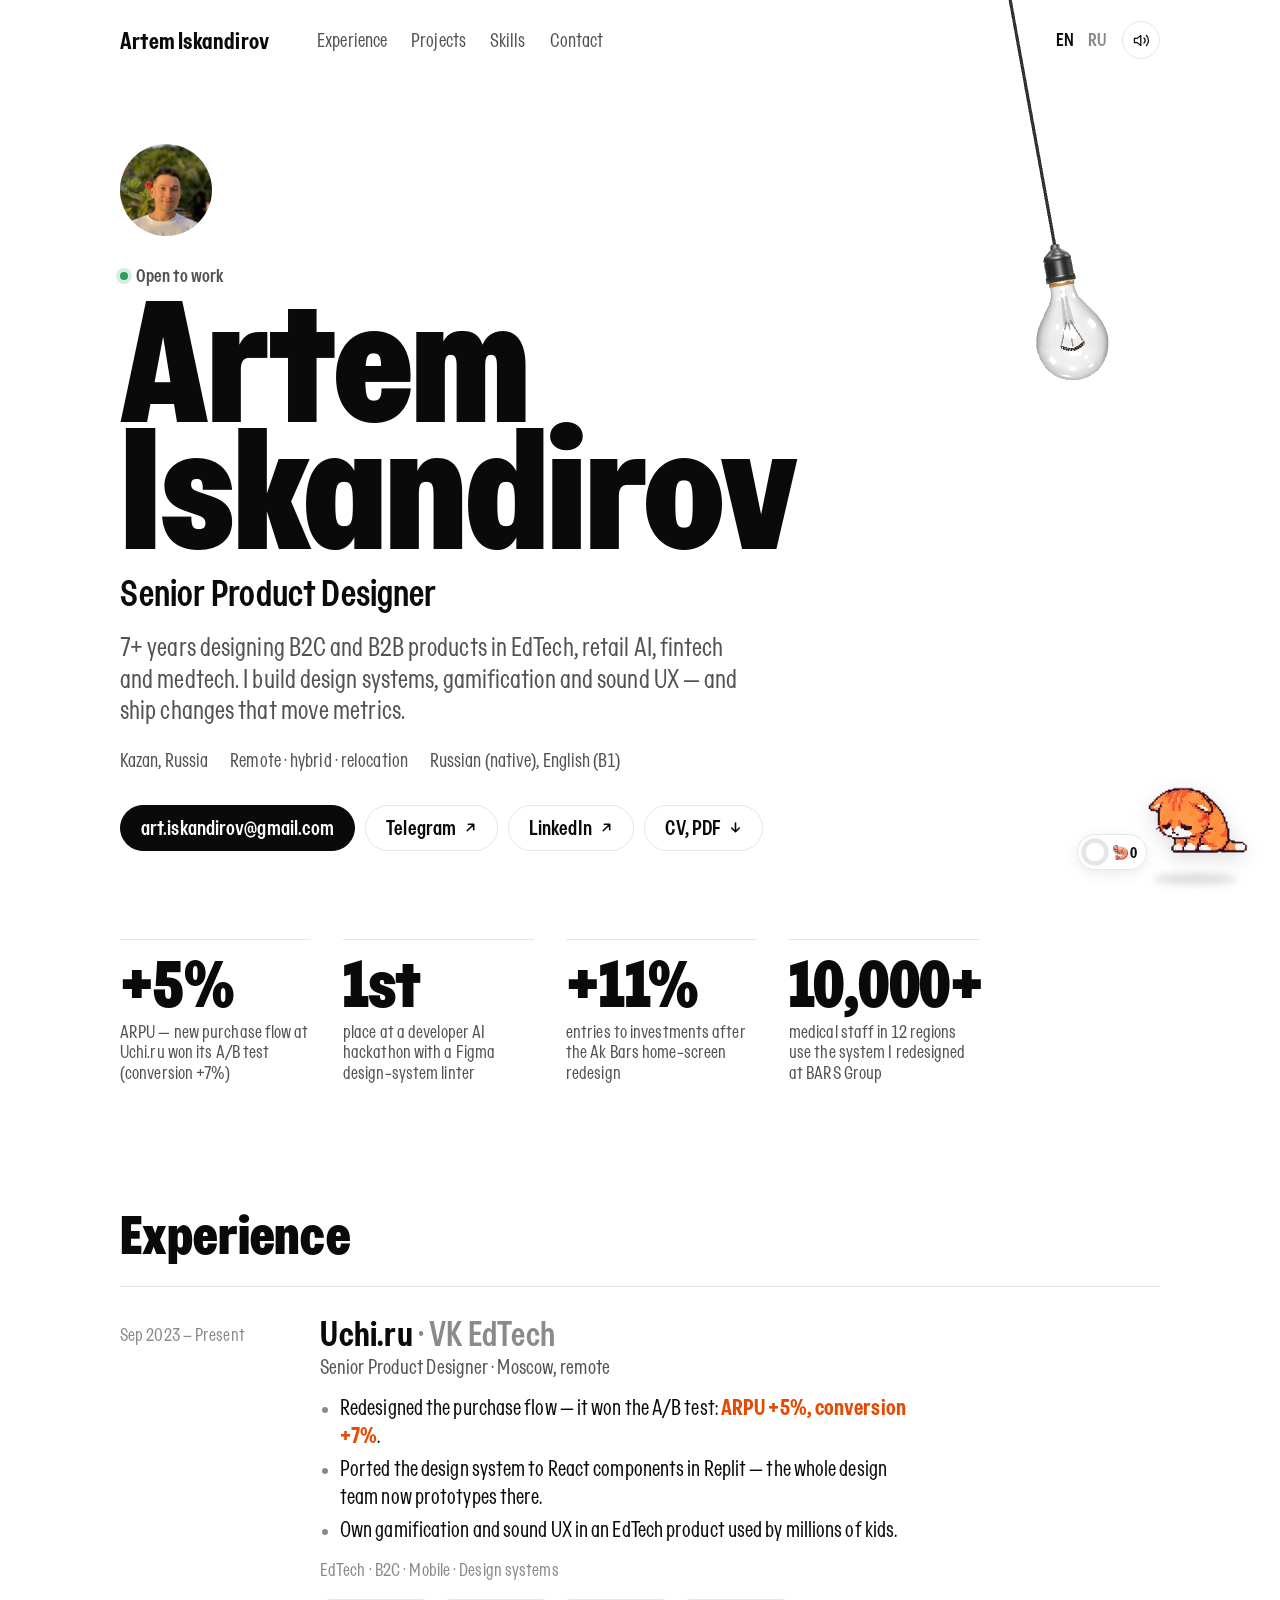
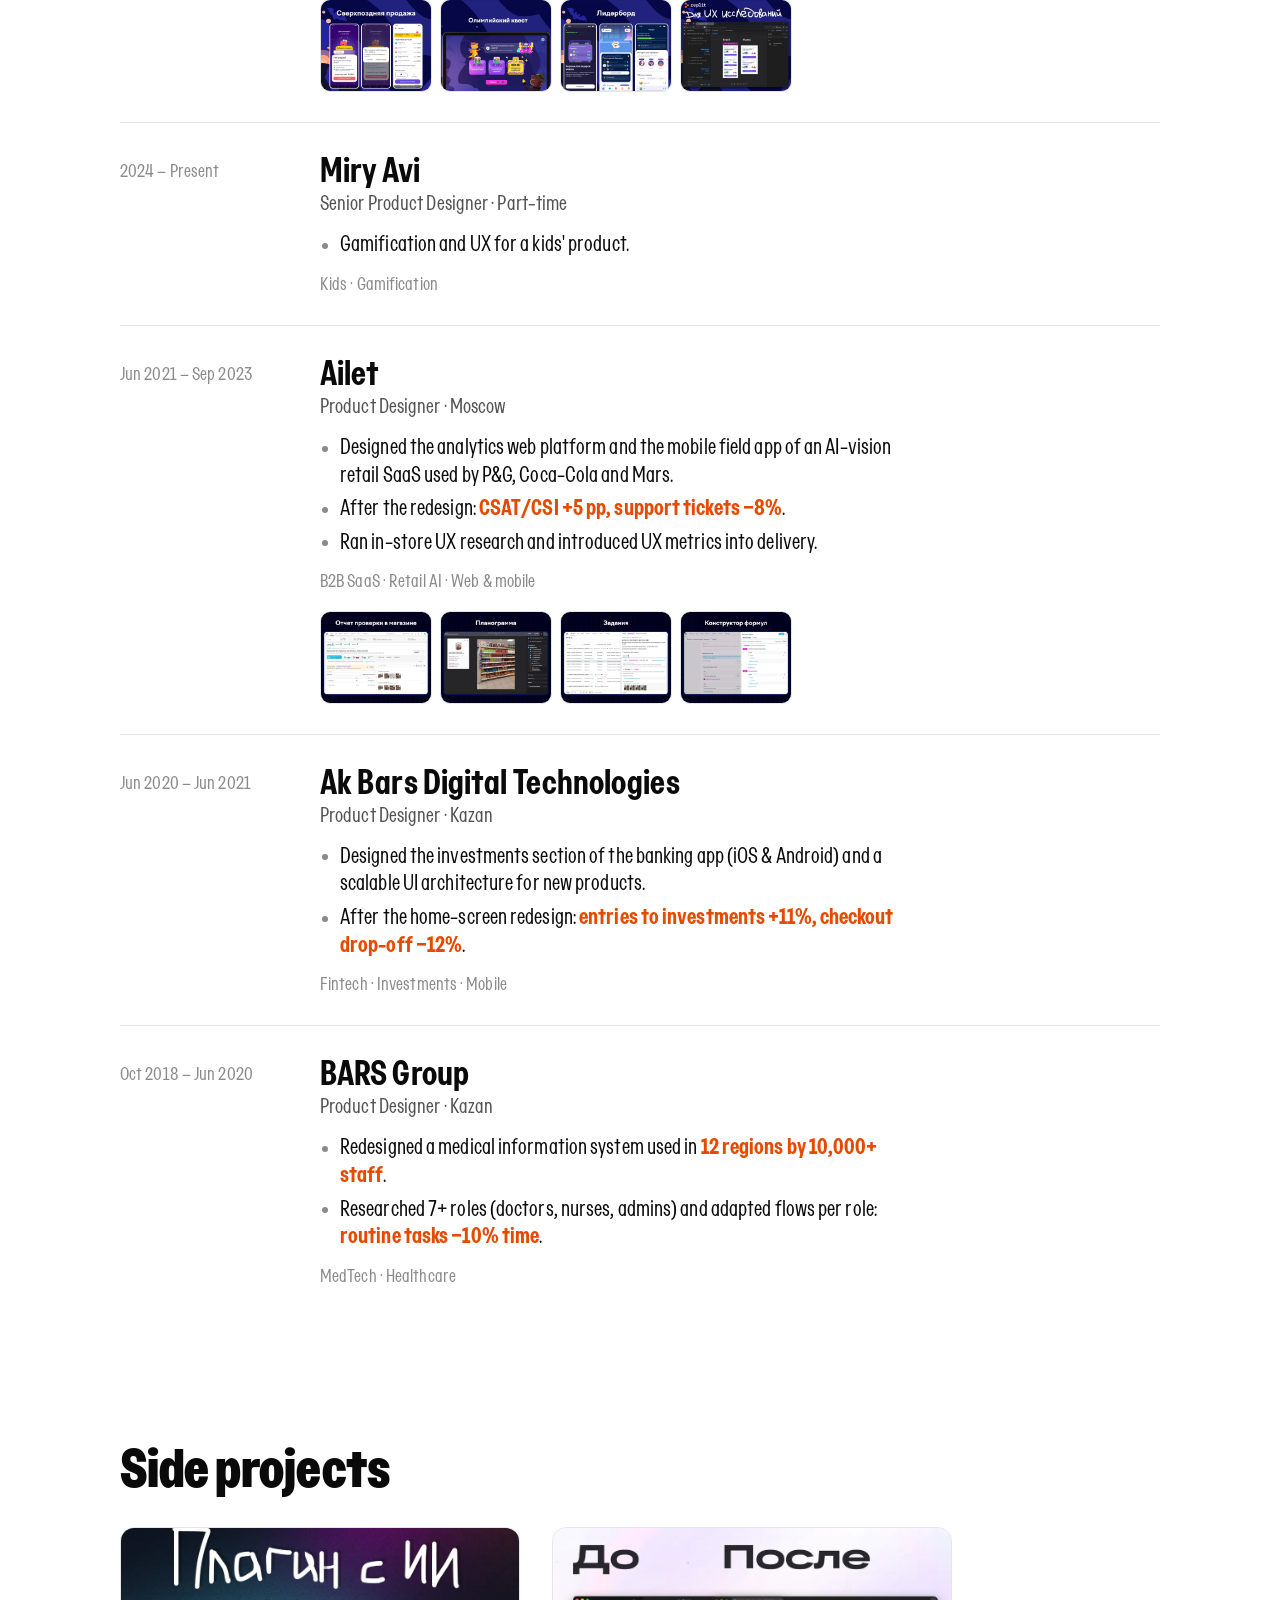
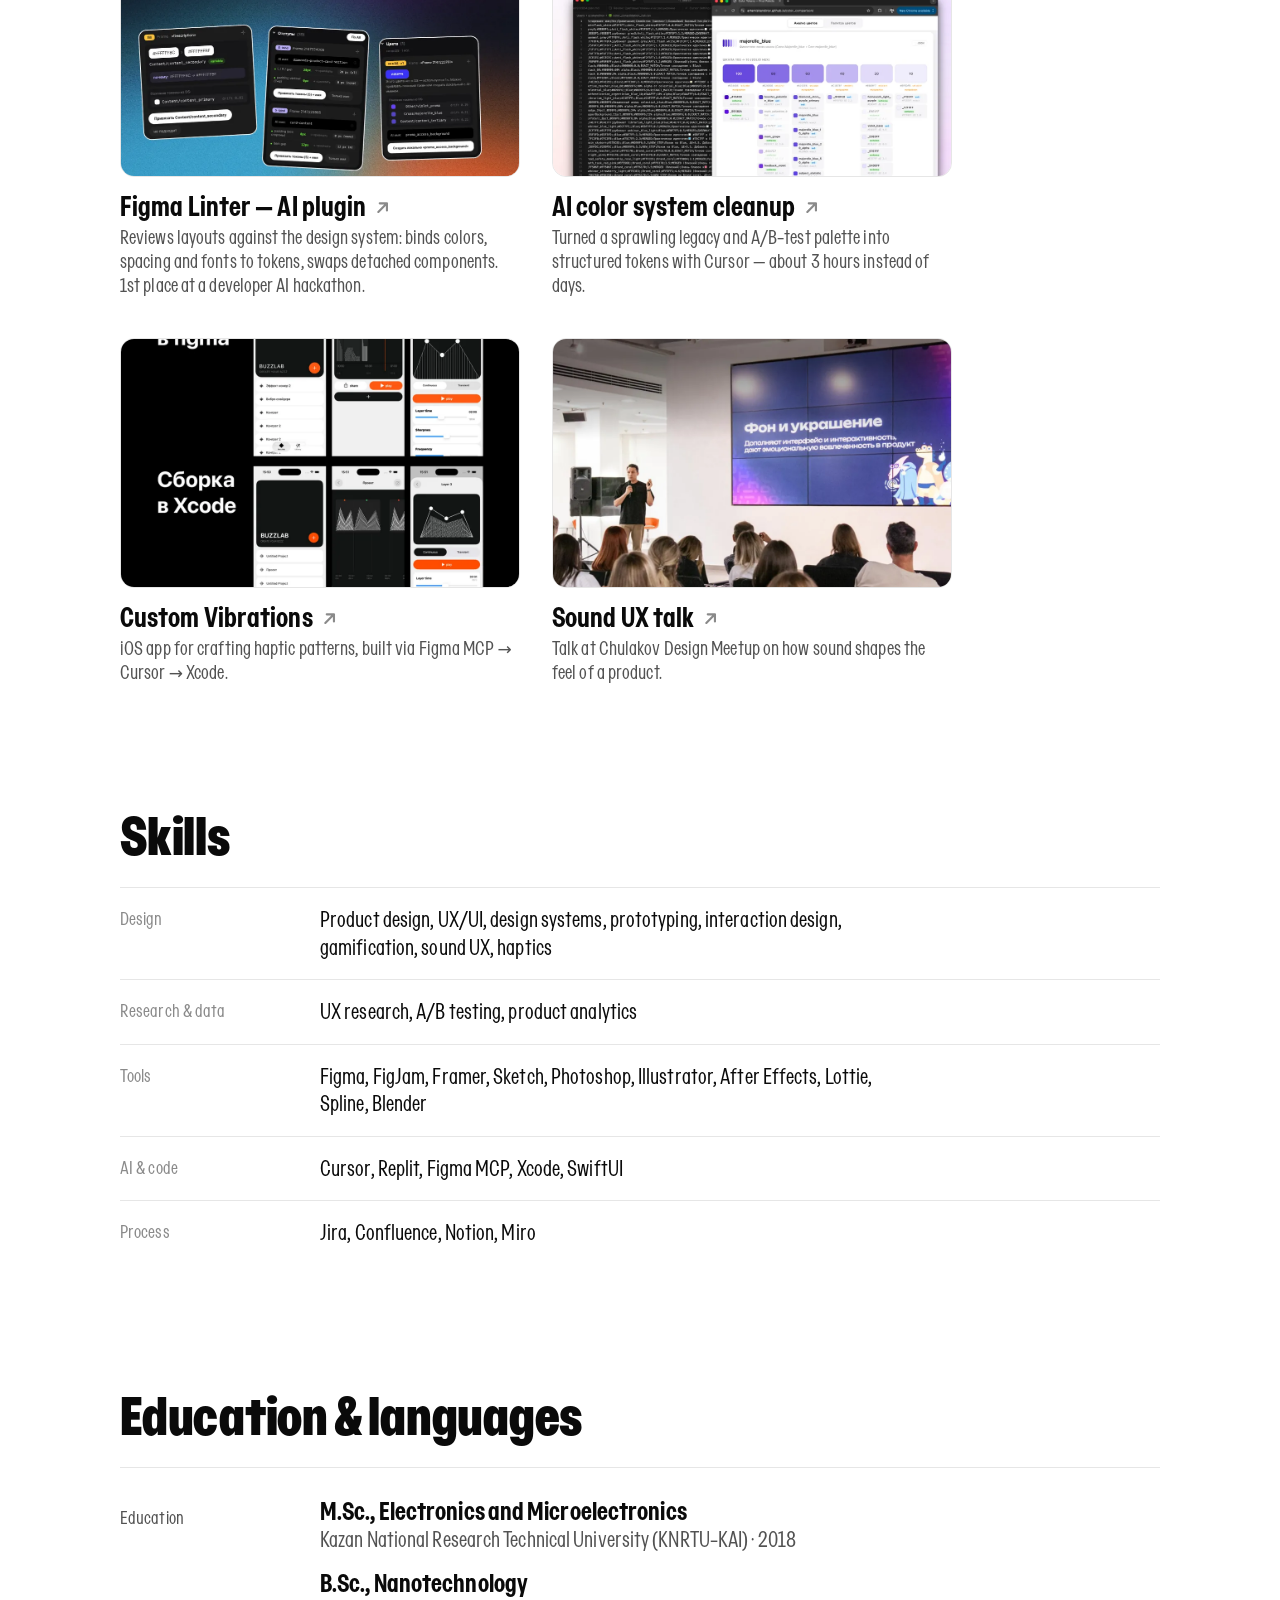
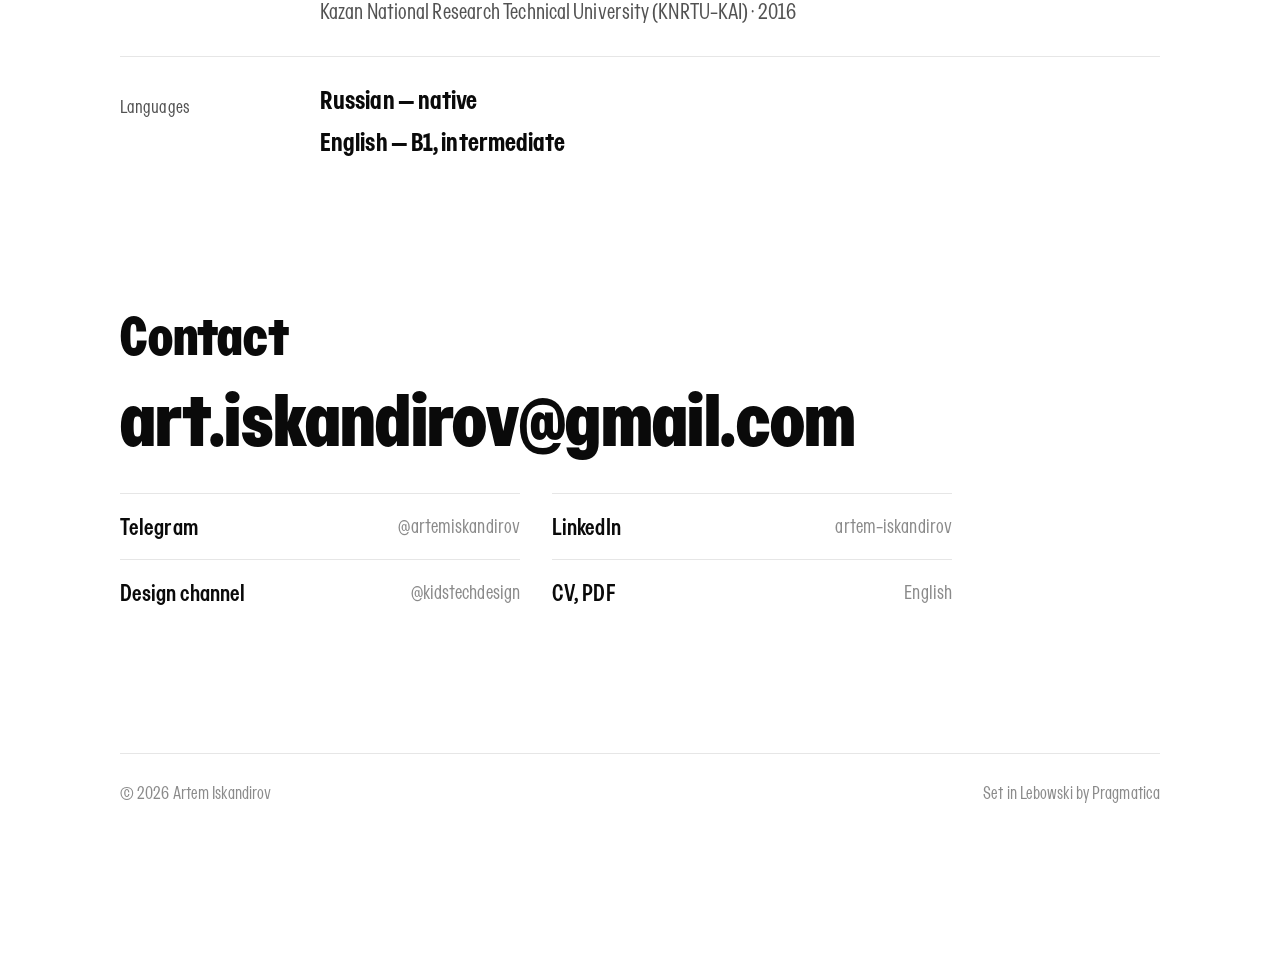
==== commit 5f01f9ed: "Redesign portfolio as a simple, ATS-friendly one-page CV - Replace the tab-based illustrated site wi" ====
--- a/index.html
+++ b/index.html
@@ -1,6436 +1,325 @@
 <!DOCTYPE html>
 <html lang="en">
 <head>
-<meta charset="UTF-8" />
-<meta name="viewport" content="width=device-width, initial-scale=1.0, viewport-fit=cover" />
-<title>Artem Iskandirov — Product Designer</title>
-<meta name="description" content="Product Designer. Uchi.ru / VK EdTech. Based in Kazan." />
-<link rel="preconnect" href="https://fonts.googleapis.com" />
-<link rel="preconnect" href="https://fonts.gstatic.com" crossorigin />
-<link href="https://fonts.googleapis.com/css?family=Google+Sans:400,500,600,700&display=swap" rel="stylesheet" />
-<link href="https://fonts.googleapis.com/css2?family=DM+Sans:opsz,wght@9..40,300..700&family=JetBrains+Mono:wght@400;500&display=swap" rel="stylesheet" />
-<link href="https://fonts.googleapis.com/css2?family=Cinzel:wght@400;500;600;700&family=IM+Fell+English:ital@0;1&family=MedievalSharp&display=swap" rel="stylesheet" />
-<style>
-  /* ============== CAT THEME ============== */
-  :root {
-    --bg: #fafaf7;
-    --bg-glass: rgba(255, 255, 255, 0.7);
-    --fg: #1a1a18;
-    --fg-mid: #555550;
-    --fg-dim: #8a8a85;
-    --line: #e5e3dc;
-    --line-strong: #d6d4cc;
-    --accent: #2a4d3a;
-    --accent-soft: rgba(42, 77, 58, 0.08);
-
-    --font-body: 'Google Sans', 'DM Sans', system-ui, sans-serif;
-    --font-display: 'Google Sans', 'DM Sans', system-ui, sans-serif;
-    --font-mono: 'JetBrains Mono', monospace;
-
-    --easing: cubic-bezier(0.65, 0, 0.35, 1);
-    --easing-bounce: cubic-bezier(0.34, 1.4, 0.64, 1);
-    --easing-out: cubic-bezier(0.16, 1, 0.3, 1);
-  }
-
-  /* ============== FANTASY THEME — moonlit forest, ember, parchment ============== */
-  body.theme-fantasy {
-    --bg: #0a0e1a;
-    --bg-glass: rgba(20, 26, 42, 0.78);
-    --fg: #f0e2bc;
-    --fg-mid: #d6c08c;
-    --fg-dim: #a89868;
-    --line: #2a2440;
-    --line-strong: #5a4a72;
-    --accent: #ffa050;
-    --accent-soft: rgba(255, 160, 80, 0.18);
-    --accent-cool: #80a4d0;
-
-    --torn-pill: url("data:image/svg+xml;utf8,%3Csvg xmlns='http://www.w3.org/2000/svg' viewBox='0 0 200 60' preserveAspectRatio='none'%3E%3Cfilter id='t'%3E%3CfeTurbulence type='fractalNoise' baseFrequency='0.06' numOctaves='2' seed='4'/%3E%3CfeDisplacementMap in='SourceGraphic' scale='5'/%3E%3C/filter%3E%3Crect x='3' y='3' width='194' height='54' rx='30' fill='%23fff' filter='url(%23t)'/%3E%3C/svg%3E");
-    --torn-rect: url("data:image/svg+xml;utf8,%3Csvg xmlns='http://www.w3.org/2000/svg' viewBox='0 0 400 200' preserveAspectRatio='none'%3E%3Cfilter id='t'%3E%3CfeTurbulence type='fractalNoise' baseFrequency='0.025' numOctaves='2' seed='7'/%3E%3CfeDisplacementMap in='SourceGraphic' scale='8'/%3E%3C/filter%3E%3Crect x='5' y='5' width='390' height='190' fill='%23fff' filter='url(%23t)'/%3E%3C/svg%3E");
-    --torn-circle: url("data:image/svg+xml;utf8,%3Csvg xmlns='http://www.w3.org/2000/svg' viewBox='0 0 60 60' preserveAspectRatio='none'%3E%3Cfilter id='t'%3E%3CfeTurbulence type='fractalNoise' baseFrequency='0.10' numOctaves='2' seed='5'/%3E%3CfeDisplacementMap in='SourceGraphic' scale='3'/%3E%3C/filter%3E%3Ccircle cx='30' cy='30' r='27' fill='%23fff' filter='url(%23t)'/%3E%3C/svg%3E");
-    --torn-tag: url("data:image/svg+xml;utf8,%3Csvg xmlns='http://www.w3.org/2000/svg' viewBox='0 0 100 30' preserveAspectRatio='none'%3E%3Cfilter id='t'%3E%3CfeTurbulence type='fractalNoise' baseFrequency='0.10' numOctaves='2' seed='9'/%3E%3CfeDisplacementMap in='SourceGraphic' scale='3'/%3E%3C/filter%3E%3Crect x='2' y='2' width='96' height='26' fill='%23fff' filter='url(%23t)'/%3E%3C/svg%3E");
-
-    /* MEDIEVAL FONTS — only in fantasy theme */
-    --font-body: 'IM Fell English', 'Cinzel', Georgia, serif;
-    --font-display: 'Cinzel', 'IM Fell English', Georgia, serif;
-    --font-mono: 'MedievalSharp', 'IM Fell English', Georgia, serif;
-  }
-
-  /* Fantasy-specific typography overrides */
-  body.theme-fantasy .brand,
-  body.theme-fantasy .ov-name,
-  body.theme-fantasy .pcard-title,
-  body.theme-fantasy .exp-name,
-  body.theme-fantasy .lang-item,
-  body.theme-fantasy .soc-name,
-  body.theme-fantasy .edu-school,
-  body.theme-fantasy .game-title,
-  body.theme-fantasy .splash-name {
-    font-family: 'Cinzel', Georgia, serif;
-    letter-spacing: 0.05em;
-    text-transform: uppercase;
-  }
-  body.theme-fantasy .ov-bio,
-  body.theme-fantasy .pcard-narrative p,
-  body.theme-fantasy .exp-sub,
-  body.theme-fantasy .pcard-subtitle,
-  body.theme-fantasy .edu-degree {
-    font-family: 'IM Fell English', Georgia, serif;
-    font-style: italic;
-    letter-spacing: 0.01em;
-  }
-  body.theme-fantasy .dock-tab,
-  body.theme-fantasy .icon-btn,
-  body.theme-fantasy .game-tab,
-  body.theme-fantasy .knight-bubble,
-  body.theme-fantasy .catbed-bubble,
-  body.theme-fantasy .tab-label,
-  body.theme-fantasy .counter,
-  body.theme-fantasy .hint,
-  body.theme-fantasy .status,
-  body.theme-fantasy .pcard-co,
-  body.theme-fantasy .pcard-sector,
-  body.theme-fantasy .pcard-tag,
-  body.theme-fantasy .pcard-status,
-  body.theme-fantasy .skills-list li,
-  body.theme-fantasy .ov-meta,
-  body.theme-fantasy .pcard-cell .k,
-  body.theme-fantasy .splash-cta,
-  body.theme-fantasy .game-status,
-  body.theme-fantasy .catch-hud .stat .k,
-  body.theme-fantasy .catch-cta {
-    font-family: 'MedievalSharp', Georgia, serif;
-    letter-spacing: 0.06em;
+<meta charset="utf-8">
+<meta name="viewport" content="width=device-width, initial-scale=1, viewport-fit=cover">
+<title>Artem Iskandirov — Senior Product Designer</title>
+<meta name="description" content="Senior Product Designer with 7+ years in EdTech, retail AI, fintech and medtech. Design systems, gamification and sound UX. Currently at Uchi.ru (VK EdTech). Kazan, Russia — open to remote, hybrid and relocation.">
+<meta name="author" content="Artem Iskandirov">
+<meta name="theme-color" content="#ffffff">
+<link rel="canonical" href="https://artemiskandirov.github.io/portfolio/">
+<link rel="alternate" hreflang="en" href="https://artemiskandirov.github.io/portfolio/">
+<link rel="alternate" hreflang="ru" href="https://artemiskandirov.github.io/portfolio/ru/">
+<link rel="alternate" hreflang="x-default" href="https://artemiskandirov.github.io/portfolio/">
+<meta property="og:type" content="profile">
+<meta property="og:title" content="Artem Iskandirov — Senior Product Designer">
+<meta property="og:description" content="7+ years in EdTech, retail AI, fintech and medtech. Design systems, gamification, sound UX.">
+<meta property="og:url" content="https://artemiskandirov.github.io/portfolio/">
+<meta property="og:image" content="https://artemiskandirov.github.io/portfolio/assets/img/og.jpg">
+<meta property="og:locale" content="en_US">
+<meta property="og:locale:alternate" content="ru_RU">
+<meta property="profile:first_name" content="Artem">
+<meta property="profile:last_name" content="Iskandirov">
+<meta name="twitter:card" content="summary_large_image">
+<link rel="icon" href="data:image/svg+xml,%3Csvg xmlns='http://www.w3.org/2000/svg' viewBox='0 0 64 64'%3E%3Ccircle cx='32' cy='32' r='32' fill='%230a0a0a'/%3E%3Ctext x='32' y='44' font-family='Arial' font-weight='700' font-size='30' fill='%23ffffff' text-anchor='middle'%3EAI%3C/text%3E%3C/svg%3E">
+<link rel="preload" href="assets/fonts/LebowskiByPragmatica-Regular.woff2" as="font" type="font/woff2" crossorigin>
+<link rel="preload" href="assets/fonts/LebowskiByPragmatica-Black.woff2" as="font" type="font/woff2" crossorigin>
+<script>
+  (function () {
+    var t;
+    try { t = localStorage.getItem('theme'); } catch (e) {}
+    if (t !== 'light' && t !== 'dark') t = matchMedia('(prefers-color-scheme: dark)').matches ? 'dark' : 'light';
+    document.documentElement.setAttribute('data-theme', t);
+  })();
+</script>
+<link rel="stylesheet" href="assets/css/site.css">
+<link rel="stylesheet" href="assets/css/cat.css">
+<script type="application/ld+json">
+{
+  "@context": "https://schema.org",
+  "@type": "ProfilePage",
+  "url": "https://artemiskandirov.github.io/portfolio/",
+  "inLanguage": "en",
+  "mainEntity": {
+    "@type": "Person",
+    "name": "Artem Iskandirov",
+    "alternateName": "Артём Искандиров",
+    "jobTitle": "Senior Product Designer",
+    "description": "Senior Product Designer with 7+ years in EdTech, retail AI, fintech and medtech. Design systems, gamification, sound UX.",
+    "image": "https://artemiskandirov.github.io/portfolio/assets/img/photo.jpg",
+    "url": "https://artemiskandirov.github.io/portfolio/",
+    "email": "mailto:art.iskandirov@gmail.com",
+    "address": { "@type": "PostalAddress", "addressLocality": "Kazan", "addressCountry": "RU" },
+    "worksFor": [
+      { "@type": "EmployeeRole", "roleName": "Senior Product Designer", "startDate": "2023-09",
+        "worksFor": { "@type": "Organization", "name": "Uchi.ru (VK EdTech)", "url": "https://uchi.ru" } },
+      { "@type": "EmployeeRole", "roleName": "Senior Product Designer (part-time)", "startDate": "2024",
+        "worksFor": { "@type": "Organization", "name": "Miry Avi" } }
+    ],
+    "alumniOf": [
+      { "@type": "EmployeeRole", "roleName": "Product Designer", "startDate": "2021-06", "endDate": "2023-09",
+        "alumniOf": { "@type": "Organization", "name": "Ailet" } },
+      { "@type": "EmployeeRole", "roleName": "Product Designer", "startDate": "2020-06", "endDate": "2021-06",
+        "alumniOf": { "@type": "Organization", "name": "Ak Bars Digital Technologies" } },
+      { "@type": "EmployeeRole", "roleName": "Product Designer", "startDate": "2018-10", "endDate": "2020-06",
+        "alumniOf": { "@type": "Organization", "name": "BARS Group" } },
+      { "@type": "CollegeOrUniversity", "name": "Kazan National Research Technical University named after A. N. Tupolev (KNRTU-KAI)" }
+    ],
+    "hasCredential": [
+      { "@type": "EducationalOccupationalCredential", "credentialCategory": "degree", "name": "M.Sc. in Electronics and Microelectronics", "dateCreated": "2018" },
+      { "@type": "EducationalOccupationalCredential", "credentialCategory": "degree", "name": "B.Sc. in Nanotechnology", "dateCreated": "2016" }
+    ],
+    "knowsLanguage": [
+      { "@type": "Language", "name": "Russian", "alternateName": "ru" },
+      { "@type": "Language", "name": "English", "alternateName": "en" }
+    ],
+    "knowsAbout": ["Product design", "UX/UI design", "Design systems", "Prototyping", "Interaction design", "Gamification", "Sound UX", "Haptics", "UX research", "A/B testing", "Product analytics", "Figma", "AI-assisted design tooling"],
+    "sameAs": ["https://www.linkedin.com/in/artem-iskandirov-516735204/", "https://t.me/artemiskandirov", "https://t.me/kidstechdesign"]
   }
 }
-
-  * { margin: 0; padding: 0; box-sizing: border-box; }
-
-  html, body {
-    height: 100%;
-    background: var(--bg);
-    color: var(--fg);
-    font-family: var(--font-body);
-    -webkit-font-smoothing: antialiased;
-    transition: background 0.9s var(--easing-out), color 0.9s var(--easing-out);
-  }
-  body { display: flex; flex-direction: column; overflow: hidden; overscroll-behavior: none; position: relative; }
-  ::selection { background: var(--fg); color: var(--bg); }
-  ::-webkit-scrollbar { width: 4px; height: 4px; }
-  ::-webkit-scrollbar-track { background: transparent; }
-  ::-webkit-scrollbar-thumb { background: var(--line-strong); border-radius: 2px; }
-
-  body::before {
-    content: ''; position: fixed; inset: 0;
-    pointer-events: none; z-index: 200;
-    background-image: url("data:image/svg+xml,%3Csvg viewBox='0 0 200 200' xmlns='http://www.w3.org/2000/svg'%3E%3Cfilter id='n'%3E%3CfeTurbulence type='fractalNoise' baseFrequency='0.85' numOctaves='3'/%3E%3C/filter%3E%3Crect width='100%25' height='100%25' filter='url(%23n)' opacity='0.4'/%3E%3C/svg%3E");
-    opacity: 0.04;
-    mix-blend-mode: multiply;
-    transition: opacity 0.7s var(--easing);
-  }
-  body.theme-fantasy::before { opacity: 0.10; mix-blend-mode: screen; }
-
-  /* ============== FANTASY SCENE ============== */
-  .scene {
-    position: fixed;
-    inset: 0;
-    z-index: 0;
-    pointer-events: none;
-    opacity: 0;
-    transition: opacity 1.4s var(--easing-out);
-    overflow: hidden;
-  }
-  body.theme-fantasy .scene { opacity: 1; }
-
-  .scene-sky {
-    position: absolute; inset: 0;
-    background:
-      radial-gradient(ellipse 80% 40% at 30% 75%, rgba(255, 138, 58, 0.22) 0%, transparent 55%),
-      radial-gradient(ellipse 50% 30% at 25% 70%, rgba(255, 100, 30, 0.15) 0%, transparent 55%),
-      linear-gradient(180deg, #0a0e1a 0%, #14182a 35%, #1a1c30 65%, #1a1018 90%, #100808 100%);
-  }
-  .scene-stars {
-    position: absolute; inset: 0;
-    background-image:
-      radial-gradient(1.5px 1.5px at 8% 12%, rgba(180, 220, 255, 0.9), transparent),
-      radial-gradient(1px 1px at 22% 8%, rgba(255,255,255,0.7), transparent),
-      radial-gradient(1px 1px at 38% 18%, rgba(255,255,255,0.5), transparent),
-      radial-gradient(1.5px 1.5px at 58% 6%, rgba(200, 230, 255, 0.8), transparent),
-      radial-gradient(1px 1px at 72% 14%, rgba(255,255,255,0.6), transparent),
-      radial-gradient(1px 1px at 88% 9%, rgba(255,255,255,0.5), transparent),
-      radial-gradient(1px 1px at 14% 24%, rgba(255,255,255,0.5), transparent),
-      radial-gradient(1px 1px at 46% 28%, rgba(255,255,255,0.4), transparent),
-      radial-gradient(1px 1px at 78% 22%, rgba(255,255,255,0.5), transparent),
-      radial-gradient(1px 1px at 92% 30%, rgba(255,255,255,0.6), transparent);
-    animation: twinkle 9s ease-in-out infinite;
-  }
-  @keyframes twinkle { 0%, 100% { opacity: 0.7; } 50% { opacity: 1; } }
-
-  .scene-trees { position: absolute; inset: 0; image-rendering: pixelated; }
-  .scene-trees svg { width: 100%; height: 100%; display: block; }
-
-  .scene-fog {
-    position: absolute; inset: 0;
-    background:
-      radial-gradient(ellipse 80% 30% at 50% 90%, rgba(120, 150, 200, 0.18), transparent 70%),
-      radial-gradient(ellipse 60% 25% at 30% 95%, rgba(80, 100, 150, 0.14), transparent 70%);
-    animation: fogDrift 30s ease-in-out infinite;
-  }
-  @keyframes fogDrift {
-    0%, 100% { transform: translateX(0); }
-    50% { transform: translateX(40px); }
-  }
-
-  .scene-fireflies { position: absolute; inset: 0; }
-
-  /* BACKGROUND — ambient drifting motes + scroll progress (micro-interactions) */
-  .scroll-prog {
-    position: fixed; top: 0; left: 0; right: 0; height: 3px;
-    background: linear-gradient(90deg, var(--accent), color-mix(in srgb, var(--accent) 55%, #fff));
-    transform: scaleX(0); transform-origin: 0 50%;
-    z-index: 60; pointer-events: none;
-    transition: transform 0.08s linear;
-  }
-  body.theme-fantasy .scroll-prog { background: linear-gradient(90deg, var(--accent), var(--accent-cool, #80a4d0)); box-shadow: 0 0 10px rgba(255,160,80,0.5); }
-
-  .ambient { position: fixed; inset: 0; z-index: 0; pointer-events: none; overflow: hidden; }
-  .ambient .mote {
-    position: absolute; border-radius: 50%;
-    background: rgba(42,77,58,0.16);
-    animation: moteDrift linear infinite;
-    will-change: transform, opacity;
-  }
-  body.theme-fantasy .ambient .mote {
-    background: rgba(255,170,90,0.4);
-    box-shadow: 0 0 6px rgba(255,170,90,0.55);
-  }
-  @keyframes moteDrift {
-    0% { transform: translateY(10px) translateX(0) scale(0.5); opacity: 0; }
-    12% { opacity: 1; }
-    88% { opacity: 1; }
-    100% { transform: translateY(-112vh) translateX(var(--mx, 24px)) scale(1.1); opacity: 0; }
-  }
-  @media (prefers-reduced-motion: reduce) { .ambient { display: none; } }
-  .firefly {
-    position: absolute;
-    width: 2px; height: 2px;
-    background: #ffe18a; border-radius: 50%;
-    box-shadow: 0 0 6px #ffd060, 0 0 12px rgba(255, 200, 80, 0.4);
-    opacity: 0;
-    animation: fireflyFloat 7s ease-in-out infinite;
-  }
-  @keyframes fireflyFloat {
-    0%, 100% { opacity: 0; transform: translate(0, 0); }
-    20% { opacity: 1; }
-    50% { opacity: 1; transform: translate(40px, -30px); }
-    80% { opacity: 0.4; }
-  }
-
-  /* CAMPFIRE — mirrored from ref: fire on the LEFT, knight on the RIGHT */
-  .scene-campfire {
-    position: fixed;
-    bottom: 8%;
-    left: 54%;
-    width: 150px;
-    height: 150px;
-    image-rendering: pixelated;
-    z-index: 8;
-    pointer-events: none;
-    filter: drop-shadow(0 0 30px rgba(255, 140, 50, 0.5));
-    opacity: 0;
-    transition: opacity 1.4s var(--easing-out);
-  }
-  body.theme-fantasy .scene-campfire { opacity: 1; }
-  .scene-campfire-glow {
-    position: fixed;
-    bottom: 5%;
-    left: 46%;
-    width: 420px;
-    height: 280px;
-    background: radial-gradient(ellipse, rgba(255, 160, 70, 0.55) 0%, rgba(255, 130, 50, 0.25) 40%, transparent 70%);
-    pointer-events: none;
-    animation: glowFlicker 0.18s steps(2) infinite;
-    z-index: 7;
-    mix-blend-mode: screen;
-    opacity: 0;
-    transition: opacity 1.4s var(--easing-out);
-  }
-  body.theme-fantasy .scene-campfire-glow { opacity: 1; }
-  @keyframes glowFlicker {
-    0% { opacity: 0.85; transform: scale(1); }
-    50% { opacity: 1; transform: scale(1.04); }
-    100% { opacity: 0.9; transform: scale(0.98); }
-  }
-
-  /* KNIGHT — body-level element; fixed + z-index:6 keeps it above main (z:1), clickable & draggable */
-  .scene-knight {
-    position: fixed;
-    bottom: 4%;
-    left: 64%;
-    width: 220px;
-    height: 220px;
-    padding: 40px;
-    box-sizing: content-box;
-    margin: -40px;
-    z-index: 6;
-    pointer-events: auto;
-    touch-action: none;
-    cursor: pointer;
-    animation: knightBreathe 4.4s ease-in-out infinite;
-    filter: drop-shadow(2px 4px 6px rgba(0,0,0,0.55));
-    transition: filter 0.4s var(--easing), opacity 1.4s var(--easing-out);
-    transform-origin: 50% 95%;
-    opacity: 0;
-  }
-  body.theme-fantasy .scene-knight { opacity: 1; }
-  body.theme-cat .scene-knight { pointer-events: none; }
-  body.theme-fantasy .scene-knight { opacity: 1; }
-  .scene-knight:hover {
-    filter: drop-shadow(2px 4px 8px rgba(0,0,0,0.7)) drop-shadow(0 0 12px rgba(255, 138, 58, 0.4));
-  }
-  .scene-knight.salute { animation: knightSalute 1.2s var(--easing-out); }
-  .scene-knight.bow { animation: knightBow 1.5s var(--easing-out); }
-  .scene-knight.shake { animation: knightShake 0.6s ease-in-out; }
-  .scene-knight.alert { animation: knightAlert 0.8s var(--easing-out); }
-  @keyframes knightBreathe {
-    0%, 100% { transform: translateY(0) scale(1, 1); }
-    50% { transform: translateY(-1px) scale(1.005, 1.012); }
-  }
-  @keyframes knightSalute {
-    0%   { transform: translateY(0); }
-    25%  { transform: translateY(-3px) rotate(-2deg); }
-    55%  { transform: translateY(-6px) rotate(1deg); }
-    100% { transform: translateY(0); }
-  }
-  @keyframes knightBow {
-    0%   { transform: translateY(0) rotate(0); }
-    35%  { transform: translateY(2px) rotate(-3deg); }
-    60%  { transform: translateY(2px) rotate(-3deg); }
-    100% { transform: translateY(0) rotate(0); }
-  }
-  @keyframes knightShake {
-    0%, 100% { transform: translateX(0); }
-    20% { transform: translateX(-3px) rotate(-1deg); }
-    40% { transform: translateX(3px) rotate(1deg); }
-    60% { transform: translateX(-2px); }
-    80% { transform: translateX(2px); }
-  }
-  @keyframes knightAlert {
-    0%   { transform: translateY(0); }
-    25%  { transform: translateY(-8px); }
-    50%  { transform: translateY(-4px) rotate(-1deg); }
-    75%  { transform: translateY(-2px) rotate(1deg); }
-    100% { transform: translateY(0); }
-  }
-  /* knight bubble (text speech) */
-  .knight-bubble {
-    position: absolute;
-    background: rgba(20, 18, 30, 0.92);
-    border: 1px solid var(--accent);
-    border-radius: 0;
-    padding: 6px 12px;
-    font-family: var(--font-mono);
-    font-size: 10px;
-    letter-spacing: 0.08em;
-    text-transform: uppercase;
-    color: var(--accent);
-    white-space: nowrap;
-    pointer-events: none;
-    opacity: 0;
-    font-weight: 600;
-    -webkit-mask: var(--torn-pill);
-    mask: var(--torn-pill);
-    -webkit-mask-size: 100% 100%;
-    mask-size: 100% 100%;
-    -webkit-mask-repeat: no-repeat;
-    mask-repeat: no-repeat;
-  }
-  .knight-bubble.show { animation: knightBubblePop 2.6s var(--easing-out) forwards; }
-  @keyframes knightBubblePop {
-    0%   { opacity: 0; transform: translate(0, 6px) scale(0.7); }
-    12%  { opacity: 1; transform: translate(0, 0) scale(1); }
-    88%  { opacity: 1; transform: translate(0, 0) scale(1); }
-    100% { opacity: 0; transform: translate(0, -6px) scale(0.95); }
-  }
-  /* spark sword/clang star above knight head when struck */
-  .knight-clang {
-    position: absolute;
-    pointer-events: none;
-    font-family: var(--font-display);
-    font-weight: 700;
-    font-size: 22px;
-    color: #ffd060;
-    text-shadow: 1px 2px 0 rgba(0,0,0,0.4);
-    opacity: 0;
-  }
-  .knight-clang.show { animation: clangPop 1.0s var(--easing-bounce) forwards; }
-  @keyframes clangPop {
-    0%   { opacity: 0; transform: translate(0, 8px) scale(0.4) rotate(-12deg); }
-    25%  { opacity: 1; transform: translate(0, -6px) scale(1.4) rotate(8deg); }
-    100% { opacity: 0; transform: translate(0, -22px) scale(0.9) rotate(0); }
-  }
-
-  .scene-shooting-star {
-    position: absolute;
-    width: 2px; height: 2px;
-    background: #fff;
-    box-shadow: 0 0 6px #fff, 0 0 12px rgba(180,220,255,0.6);
-    opacity: 0;
-    top: 12%; left: 0;
-  }
-  .scene-shooting-star::after {
-    content: '';
-    position: absolute; top: 0; right: 2px;
-    width: 60px; height: 1px;
-    background: linear-gradient(90deg, rgba(255,255,255,0.7), transparent);
-  }
-
-  .scene-bat {
-    position: absolute;
-    top: 14%; left: -40px;
-    width: 24px; height: 14px;
-    image-rendering: pixelated;
-    opacity: 0;
-  }
-
-  .spark {
-    position: absolute;
-    width: 2px; height: 2px;
-    background: #ffd060; border-radius: 50%;
-    box-shadow: 0 0 4px #ffac40;
-    opacity: 0;
-    z-index: 3;
-  }
-
-  /* THEME TOGGLE — large visible pill with two halves */
-  .theme-toggle {
-    position: relative;
-    display: inline-flex;
-    align-items: stretch;
-    border-radius: 100px;
-    padding: 4px;
-    background: var(--bg-glass);
-    backdrop-filter: blur(12px) saturate(1.5);
-    -webkit-backdrop-filter: blur(12px) saturate(1.5);
-    border: 1px solid var(--line-strong);
-    box-shadow: 0 2px 10px rgba(0,0,0,0.06);
-    cursor: pointer;
-    transition: box-shadow 0.4s var(--easing), border-color 0.3s var(--easing);
-    height: 34px;
-  }
-  .theme-toggle:hover {
-    box-shadow: 0 6px 18px rgba(0,0,0,0.1);
-    border-color: var(--fg);
-  }
-  body.theme-fantasy .theme-toggle {
-    background: rgba(20, 18, 30, 0.85);
-    border-color: var(--accent);
-    box-shadow: 0 0 18px rgba(255, 138, 58, 0.25);
-    border-radius: 0;
-    -webkit-mask: var(--torn-pill);
-    mask: var(--torn-pill);
-    -webkit-mask-size: 100% 100%;
-    mask-size: 100% 100%;
-    -webkit-mask-repeat: no-repeat;
-    mask-repeat: no-repeat;
-  }
-  .theme-toggle-pill {
-    position: absolute;
-    top: 4px; bottom: 4px;
-    width: calc(50% - 4px);
-    border-radius: 100px;
-    background: linear-gradient(135deg, #2a4d3a, #1a1a18);
-    transition: left 0.5s var(--easing-bounce), background 0.6s var(--easing);
-    box-shadow: 0 2px 8px rgba(0,0,0,0.2);
-    z-index: 0;
-    left: 4px;
-  }
-  body.theme-fantasy .theme-toggle-pill {
-    left: calc(50% + 0px);
-    background: linear-gradient(135deg, #ff8a3a, #c04a10);
-    box-shadow: 0 0 14px rgba(255, 138, 58, 0.6);
-    border-radius: 0;
-    -webkit-mask: var(--torn-pill);
-    mask: var(--torn-pill);
-    -webkit-mask-size: 100% 100%;
-    mask-size: 100% 100%;
-    -webkit-mask-repeat: no-repeat;
-    mask-repeat: no-repeat;
-  }
-  .theme-toggle-side {
-    position: relative;
-    z-index: 1;
-    display: inline-flex;
-    align-items: center;
-    justify-content: center;
-    gap: 6px;
-    padding: 0 14px;
-    color: var(--fg-mid);
-    font-family: var(--font-mono);
-    font-size: 10px;
-    letter-spacing: 0.1em;
-    text-transform: uppercase;
-    font-weight: 600;
-    transition: color 0.4s var(--easing);
-    user-select: none;
-  }
-  .theme-toggle-side .ico {
-    display: inline-block;
-    width: 14px; height: 14px;
-    image-rendering: pixelated;
-    transition: transform 0.5s var(--easing-bounce);
-  }
-  .theme-toggle-side[data-side="cat"] { color: var(--bg); }
-  body.theme-cat .theme-toggle:hover .theme-toggle-side[data-side="cat"] .ico { transform: rotate(-6deg) scale(1.1); }
-  body.theme-fantasy .theme-toggle-side[data-side="cat"] { color: var(--fg-mid); }
-  body.theme-fantasy .theme-toggle-side[data-side="fantasy"] { color: var(--bg); }
-  body.theme-fantasy .theme-toggle:hover .theme-toggle-side[data-side="fantasy"] .ico { transform: rotate(6deg) scale(1.15); }
-
-  @media (max-width: 768px) {
-    .theme-toggle { height: 30px; padding: 3px; }
-    .theme-toggle-pill { top: 3px; bottom: 3px; }
-    .theme-toggle-side { padding: 0 9px; font-size: 9px; }
-    .theme-toggle-side .label-long { display: none; }
-  }
-  .scene-catbed {
-    position: fixed;
-    bottom: 8%;
-    right: 6%;
-    z-index: 6;
-    pointer-events: none;
-    opacity: 0;
-    transition: opacity 1s var(--easing-out);
-  }
-  body.theme-cat .scene-catbed { opacity: 1; pointer-events: auto; }
-  .catbed-cat {
-    width: 180px;
-    height: 180px;
-    padding: 48px;
-    box-sizing: content-box;
-    margin: -48px;
-    cursor: grab;
-    touch-action: none;
-    animation: catbedBreathe 4.6s ease-in-out infinite;
-    filter: drop-shadow(0 6px 10px rgba(120, 60, 20, 0.18));
-    transition: transform 0.5s var(--easing-bounce), filter 0.4s var(--easing);
-    image-rendering: pixelated;
-    -webkit-user-select: none;
-    user-select: none;
-    position: relative;
-    transform-origin: 60% 90%;
-  }
-  .catbed-cat:active { cursor: grabbing; }
-  .catbed-cat:hover {
-    filter: drop-shadow(0 10px 16px rgba(120, 60, 20, 0.3)) brightness(1.08) saturate(1.06);
-  }
-  .catbed-cat.awake { animation: catbedAwake 1.6s var(--easing-out); }
-  .catbed-cat.jump { animation: catbedJump 0.7s var(--easing-out); }
-  .catbed-cat.wiggle { animation: catbedWiggle 0.8s ease-in-out; }
-  .catbed-cat.perk { animation: catbedPerk 0.6s var(--easing-bounce); }
-  .catbed-cat.tailflick { animation: catbedTail 0.7s ease-in-out; }
-  .catbed-cat.blink { animation: catbedBlink 0.5s ease-in-out; }
-  @keyframes catbedPerk {
-    0% { transform: translateY(0) scale(1); }
-    35% { transform: translateY(-9px) scale(1.06, 0.95); }
-    70% { transform: translateY(0) scale(0.97, 1.04); }
-    100% { transform: translateY(0) scale(1); }
-  }
-  @keyframes catbedTail {
-    0%, 100% { transform: rotate(0); }
-    25% { transform: rotate(-2.5deg); }
-    50% { transform: rotate(2deg); }
-    75% { transform: rotate(-1deg); }
-  }
-  @keyframes catbedBlink {
-    0%, 100% { transform: scaleY(1); }
-    50% { transform: scaleY(0.92); }
-  }
-  .catbed-cat.purring { animation: catbedPurr 0.5s ease-in-out infinite; }
-  .catbed-cat.startled { animation: catbedStartled 0.5s var(--easing-out); }
-  .catbed-cat.snoozy { animation: catbedBreatheSlow 5.5s ease-in-out infinite; }
-  .catbed-cat.dragging { animation: none !important; transition: none; cursor: grabbing; filter: drop-shadow(0 16px 22px rgba(120, 60, 20, 0.4)); }
-
-  @keyframes catbedBreathe {
-    0%, 100% { transform: scale(1, 1); }
-    50% { transform: scale(1.012, 1.04); }
-  }
-  @keyframes catbedBreatheSlow {
-    0%, 100% { transform: scale(1, 1); }
-    50% { transform: scale(1.018, 1.05); }
-  }
-  @keyframes catbedAwake {
-    0%   { transform: translateY(0) rotate(0); }
-    20%  { transform: translateY(-3px) rotate(-2deg); }
-    40%  { transform: translateY(-5px) rotate(2deg); }
-    60%  { transform: translateY(-2px) rotate(-1deg); }
-    100% { transform: translateY(0) rotate(0); }
-  }
-  @keyframes catbedJump {
-    0%   { transform: translateY(0) scale(1, 1); }
-    25%  { transform: translateY(-2px) scale(1.1, 0.85); }
-    50%  { transform: translateY(-26px) scale(0.92, 1.12) rotate(-3deg); }
-    75%  { transform: translateY(-10px) scale(1, 1) rotate(2deg); }
-    90%  { transform: translateY(0) scale(1.08, 0.92); }
-    100% { transform: translateY(0) scale(1, 1); }
-  }
-  @keyframes catbedWiggle {
-    0%   { transform: rotate(0); }
-    20%  { transform: rotate(-5deg); }
-    40%  { transform: rotate(5deg); }
-    60%  { transform: rotate(-3deg); }
-    80%  { transform: rotate(2deg); }
-    100% { transform: rotate(0); }
-  }
-  @keyframes catbedPurr {
-    0%, 100% { transform: scale(1, 1); }
-    50% { transform: scale(1.015, 1.03); }
-  }
-  @keyframes catbedStartled {
-    0%   { transform: translateY(0) scale(1); }
-    20%  { transform: translateY(-12px) scale(1.05, 0.92); }
-    50%  { transform: translateY(-6px) scale(0.96, 1.08); }
-    80%  { transform: translateY(-2px) scale(1.02, 0.98); }
-    100% { transform: translateY(0) scale(1); }
-  }
-
-  /* Z Z Z floating up */
-  .catbed-z {
-    position: absolute;
-    font-family: var(--font-display);
-    font-weight: 700;
-    color: #b0a890;
-    pointer-events: none;
-    user-select: none;
-    opacity: 0;
-    text-shadow: 0 1px 0 rgba(0,0,0,0.05);
-  }
-  .catbed-z.float { animation: zFloat 3.6s var(--easing-out) forwards; }
-  @keyframes zFloat {
-    0%   { opacity: 0; transform: translate(0, 0) rotate(-6deg) scale(0.8); }
-    15%  { opacity: 0.8; }
-    100% { opacity: 0; transform: translate(28px, -90px) rotate(8deg) scale(1.6); }
-  }
-
-  /* heart on poke */
-  .catbed-heart {
-    position: absolute;
-    width: 14px; height: 14px;
-    pointer-events: none;
-    image-rendering: pixelated;
-    opacity: 0;
-  }
-  .catbed-heart.show { animation: heartPop 1.4s var(--easing-out) forwards; }
-  @keyframes heartPop {
-    0%   { opacity: 0; transform: translate(0, 0) scale(0.4); }
-    20%  { opacity: 1; transform: translate(0, -8px) scale(1.2); }
-    100% { opacity: 0; transform: translate(8px, -36px) scale(1); }
-  }
-
-  /* dream bubble — small thought icon that floats above sleeping cat */
-  .catbed-dream {
-    position: absolute;
-    pointer-events: none;
-    image-rendering: pixelated;
-    opacity: 0;
-    width: 26px; height: 26px;
-  }
-  .catbed-dream.show { animation: dreamFloat 4.5s ease-in-out forwards; }
-  @keyframes dreamFloat {
-    0%   { opacity: 0; transform: translate(0, 0) scale(0.6); }
-    15%  { opacity: 1; transform: translate(0, -10px) scale(1); }
-    85%  { opacity: 1; transform: translate(8px, -34px) scale(1); }
-    100% { opacity: 0; transform: translate(14px, -50px) scale(0.9); }
-  }
-
-  /* exclamation when startled */
-  .catbed-mark {
-    position: absolute;
-    pointer-events: none;
-    font-family: var(--font-display);
-    font-weight: 700;
-    font-size: 30px;
-    color: #ff8030;
-    text-shadow: 1px 2px 0 rgba(0,0,0,0.18);
-    opacity: 0;
-  }
-  .catbed-mark.show { animation: markPop 1.0s var(--easing-bounce) forwards; }
-  @keyframes markPop {
-    0%   { opacity: 0; transform: translate(0, 8px) scale(0.4); }
-    25%  { opacity: 1; transform: translate(0, -6px) scale(1.4); }
-    50%  { opacity: 1; transform: translate(0, -2px) scale(1); }
-    100% { opacity: 0; transform: translate(0, -14px) scale(0.9); }
-  }
-
-  /* paw prints when dragged */
-  .catbed-paw {
-    position: fixed;
-    width: 8px; height: 8px;
-    pointer-events: none;
-    border-radius: 50%;
-    background: rgba(120, 60, 20, 0.28);
-    opacity: 0;
-    z-index: 1;
-  }
-  .catbed-paw.show { animation: pawFade 1.4s ease-out forwards; }
-  @keyframes pawFade {
-    0%   { opacity: 0.55; transform: scale(0.6); }
-    100% { opacity: 0; transform: scale(1.4); }
-  }
-
-  /* mood text bubble */
-  .catbed-bubble {
-    position: absolute;
-    background: var(--bg-glass);
-    backdrop-filter: blur(8px);
-    -webkit-backdrop-filter: blur(8px);
-    border: 1px solid var(--line-strong);
-    border-radius: 12px;
-    padding: 5px 11px;
-    font-family: var(--font-mono);
-    font-size: 9px;
-    letter-spacing: 0.08em;
-    text-transform: uppercase;
-    color: var(--fg);
-    white-space: nowrap;
-    pointer-events: none;
-    box-shadow: 0 4px 12px rgba(0,0,0,0.08);
-    opacity: 0;
-    font-weight: 600;
-  }
-  .catbed-bubble.show { animation: bubblePop 2.4s var(--easing-out) forwards; }
-  @keyframes bubblePop {
-    0%   { opacity: 0; transform: translate(0, 4px) scale(0.7); }
-    12%  { opacity: 1; transform: translate(0, 0) scale(1); }
-    88%  { opacity: 1; transform: translate(0, 0) scale(1); }
-    100% { opacity: 0; transform: translate(0, -6px) scale(0.95); }
-  }
-
-  /* hide cat-bed in fantasy theme */
-  body.theme-fantasy .scene-catbed { display: none; }
-
-  @media (max-width: 768px) {
-    .scene-catbed { bottom: 6%; right: 2%; }
-    .catbed-cat { width: 130px; height: 130px; }
-  }
-
-  header {
-    position: fixed;
-    top: 0; left: 0; right: 0;
-    padding: 22px 28px;
-    display: flex; justify-content: space-between; align-items: center;
-    z-index: 50;
-  }
-
-  .brand {
-    font-size: 16px; font-weight: 600;
-    letter-spacing: -0.01em;
-    cursor: default;
-    transition: transform 0.4s var(--easing-bounce);
-    display: inline-flex; gap: 0px;
-  }
-  .brand .bl {
-    display: inline-block;
-    transition: transform 0.3s var(--easing-bounce), color 0.3s var(--easing);
-  }
-  .brand:hover .bl { animation: brandWave 0.7s var(--easing-bounce); }
-  .brand:hover .bl:nth-child(2)  { animation-delay: 0.03s; }
-  .brand:hover .bl:nth-child(3)  { animation-delay: 0.06s; }
-  .brand:hover .bl:nth-child(4)  { animation-delay: 0.09s; }
-  .brand:hover .bl:nth-child(5)  { animation-delay: 0.12s; }
-  .brand:hover .bl:nth-child(6)  { animation-delay: 0.15s; }
-  .brand:hover .bl:nth-child(7)  { animation-delay: 0.18s; }
-  .brand:hover .bl:nth-child(8)  { animation-delay: 0.21s; }
-  .brand:hover .bl:nth-child(9)  { animation-delay: 0.24s; }
-  .brand:hover .bl:nth-child(10) { animation-delay: 0.27s; }
-  .brand:hover .bl:nth-child(11) { animation-delay: 0.30s; }
-  .brand:hover .bl:nth-child(12) { animation-delay: 0.33s; }
-  .brand:hover .bl:nth-child(13) { animation-delay: 0.36s; }
-  .brand:hover .bl:nth-child(14) { animation-delay: 0.39s; }
-  .brand:hover .bl:nth-child(15) { animation-delay: 0.42s; }
-  .brand:hover .bl:nth-child(16) { animation-delay: 0.45s; }
-  .brand:hover .bl:nth-child(17) { animation-delay: 0.48s; }
-  @keyframes brandWave {
-    0%   { transform: translateY(0); }
-    40%  { transform: translateY(-7px) rotate(-6deg); color: var(--accent); }
-    100% { transform: translateY(0); }
-  }
-  body.theme-fantasy .brand { font-size: 18px; font-weight: 600; }
-
-  .header-right { display: flex; gap: 12px; align-items: center; flex-wrap: wrap; }
-
-  /* LANGUAGE TOGGLE */
-  .lang-toggle {
-    display: inline-flex;
-    align-items: center;
-    gap: 4px;
-    padding: 6px 11px;
-    border-radius: 100px;
-    border: 1px solid var(--line-strong);
-    background: var(--bg-glass);
-    backdrop-filter: blur(12px) saturate(1.5);
-    -webkit-backdrop-filter: blur(12px) saturate(1.5);
-    cursor: pointer;
-    font-family: var(--font-mono);
-    font-size: 11px;
-    font-weight: 600;
-    letter-spacing: 0.06em;
-    transition: border-color 0.3s var(--easing), box-shadow 0.4s var(--easing);
-    height: 34px;
-  }
-  .lang-toggle:hover { border-color: var(--fg); box-shadow: 0 4px 12px rgba(0,0,0,0.08); }
-  .lang-opt { color: var(--fg-dim); transition: color 0.3s var(--easing); }
-  .lang-opt.active { color: var(--fg); }
-  .lang-sep { color: var(--fg-dim); opacity: 0.5; }
-  body.theme-fantasy .lang-toggle {
-    background: rgba(20, 18, 30, 0.85);
-    border-color: var(--accent);
-    box-shadow: 0 0 14px rgba(255, 138, 58, 0.2);
-    border-radius: 0;
-    -webkit-mask: var(--torn-pill);
-    mask: var(--torn-pill);
-    -webkit-mask-size: 100% 100%;
-    mask-size: 100% 100%;
-    -webkit-mask-repeat: no-repeat;
-    mask-repeat: no-repeat;
-  }
-  body.theme-fantasy .lang-opt { font-family: 'MedievalSharp', monospace; font-size: 13px; }
-  body.theme-fantasy .lang-opt.active { color: var(--accent); }
-  @media (max-width: 768px) {
-    .lang-toggle { height: 30px; padding: 5px 9px; font-size: 10px; }
-  }
-
-  .status {
-    display: inline-flex; align-items: center; gap: 8px;
-    color: var(--fg-mid);
-    font-family: var(--font-mono);
-    font-size: 10px;
-    letter-spacing: 0.1em;
-    text-transform: uppercase;
-  }
-  .status-dot {
-    width: 7px; height: 7px;
-    background: #44b87a;
-    border-radius: 50%;
-    box-shadow: 0 0 10px rgba(68, 184, 122, 0.6);
-    position: relative;
-  }
-  body.theme-fantasy .status-dot { background: var(--accent); box-shadow: 0 0 10px var(--accent); }
-  .status-dot::after {
-    content: ''; position: absolute; inset: 0;
-    background: inherit; border-radius: 50%;
-    animation: ping 2s var(--easing) infinite;
-  }
-  @keyframes ping { 0% { transform: scale(1); opacity: 0.6; } 100% { transform: scale(2.6); opacity: 0; } }
-
-  .icon-btn {
-    display: inline-flex; align-items: center; gap: 6px;
-    padding: 7px 12px;
-    border-radius: 100px;
-    border: 1px solid var(--line-strong);
-    background: var(--bg-glass);
-    backdrop-filter: blur(12px) saturate(1.5);
-    -webkit-backdrop-filter: blur(12px) saturate(1.5);
-    color: var(--fg-mid);
-    font-family: var(--font-mono);
-    font-size: 10px;
-    letter-spacing: 0.1em;
-    text-transform: uppercase;
-    cursor: pointer;
-    transition: all 0.4s var(--easing-out);
-    font-weight: 500;
-  }
-  .icon-btn:hover {
-    border-color: var(--fg);
-    color: var(--fg);
-    transform: translateY(-2px);
-  }
-  body.theme-fantasy .icon-btn:hover {
-    border-color: var(--accent);
-    color: var(--accent);
-    box-shadow: 0 0 18px rgba(255, 138, 58, 0.3);
-  }
-  body.theme-fantasy .icon-btn {
-    -webkit-mask: var(--torn-pill);
-    mask: var(--torn-pill);
-    -webkit-mask-size: 100% 100%;
-    mask-size: 100% 100%;
-    -webkit-mask-repeat: no-repeat;
-    mask-repeat: no-repeat;
-    border-radius: 0;
-  }
-  body.theme-fantasy .icon-btn.compact {
-    -webkit-mask: var(--torn-circle);
-    mask: var(--torn-circle);
-    -webkit-mask-size: 100% 100%;
-    mask-size: 100% 100%;
-    -webkit-mask-repeat: no-repeat;
-    mask-repeat: no-repeat;
-    border-radius: 0;
-  }
-  .icon-btn.compact {
-    width: 32px; height: 32px;
-    padding: 0; justify-content: center;
-    border-radius: 50%;
-  }
-  .icon-btn .ico {
-    display: inline-block;
-    width: 14px; height: 14px;
-    image-rendering: pixelated;
-    transition: transform 0.4s var(--easing-bounce);
-  }
-  .icon-btn:hover .ico { transform: rotate(-12deg) scale(1.1); }
-  .sound-toggle.muted .wave { opacity: 0.3; }
-  .music-toggle.playing .ico { animation: musicSpin 6s linear infinite; }
-  @keyframes musicSpin { to { transform: rotate(360deg); } }
-
-  /* ============ MAIN ============ */
-  main {
-    flex: 1; position: relative;
-    margin-top: 70px; margin-bottom: 100px;
-    overflow-y: auto; overflow-x: hidden; z-index: 1;
-    scroll-behavior: smooth;
-    scroll-padding-top: 20px;
-  }
-  .tab-view {
-    position: relative;
-    overflow: visible;
-    opacity: 1; transform: translateY(0);
-    transition: opacity 0.7s var(--easing-out), transform 0.7s var(--easing-out);
-    padding: 60px 28px;
-    width: 100%;
-    margin: 0 auto;
-    box-sizing: border-box;
-    scroll-margin-top: 20px;
-  }
-  .tab-view:first-child { padding-top: 40px; }
-  .tab-view + .tab-view { border-top: none; }
-  body.theme-fantasy .tab-view + .tab-view { border-top: none; }
-  .tab-view.in-view {
-    opacity: 1; transform: translateY(0);
-  }
-  .tab-label {
-    font-family: var(--font-mono);
-    font-size: 10px; color: var(--fg-dim);
-    letter-spacing: 0.16em; text-transform: uppercase;
-    margin-bottom: 50px;
-    opacity: 1; transform: translateY(0);
-    transition: opacity 0.5s var(--easing) 0.05s, transform 0.5s var(--easing) 0.05s;
-  }
-  body.theme-fantasy .tab-label { color: var(--accent); }
-  body.theme-fantasy .tab-label::before { content: '⚜ '; opacity: 0.6; }
-  body.theme-fantasy .tab-label::after { content: ' ⚜'; opacity: 0.6; }
-  .tab-view.in-view .tab-label { opacity: 1; transform: translateY(0); }
-
-  /* OVERVIEW */
-  .overview { width: 100%; max-width: 760px; margin: 0 auto; padding-top: 12px; box-sizing: border-box; }
-  .ov-photo {
-    width: 96px; height: 96px;
-    border-radius: 50%;
-    overflow: hidden;
-    margin-bottom: 36px;
-    background: var(--line);
-    box-shadow: 0 4px 20px rgba(0,0,0,0.06), 0 0 0 1px var(--line-strong);
-    transition: transform 0.6s var(--easing-out), box-shadow 0.6s var(--easing-out);
-    cursor: pointer;
-  }
-  body.theme-fantasy .ov-photo {
-    box-shadow: 0 0 0 2px var(--accent), 0 0 30px rgba(255, 138, 58, 0.4);
-    -webkit-mask: var(--torn-circle);
-    mask: var(--torn-circle);
-    -webkit-mask-size: 100% 100%;
-    mask-size: 100% 100%;
-    -webkit-mask-repeat: no-repeat;
-    mask-repeat: no-repeat;
-  }
-  .ov-photo:hover { transform: scale(1.06) rotate(-3deg); }
-  body.theme-fantasy .ov-photo:hover { box-shadow: 0 0 0 2px var(--accent), 0 0 40px rgba(255,138,58,0.6); }
-  .ov-photo img { width: 100%; height: 100%; object-fit: cover; display: block; transition: filter 0.4s var(--easing); }
-  body.theme-fantasy .ov-photo img { filter: sepia(0.45) contrast(1.15) brightness(0.85); }
-
-  .ov-name {
-    font-size: clamp(32px, 4.6vw, 52px);
-    line-height: 1.04; letter-spacing: -0.04em;
-    font-weight: 600; margin-bottom: 22px;
-    overflow: visible;
-    word-break: break-word;
-  }
-  body.theme-fantasy .ov-bio,
-  body.theme-fantasy .ov-meta,
-  body.theme-fantasy .ov-links,
-  body.theme-fantasy .ov-name {
-    text-shadow: 0 2px 6px rgba(0, 0, 0, 0.85), 0 1px 0 rgba(0, 0, 0, 0.7);
-  }
-  body.theme-fantasy .tab-label,
-  body.theme-fantasy .counter,
-  body.theme-fantasy .hint,
-  body.theme-fantasy .exp-name,
-  body.theme-fantasy .exp-sub,
-  body.theme-fantasy .exp-side,
-  body.theme-fantasy .exp-tag,
-  body.theme-fantasy .soc-name,
-  body.theme-fantasy .soc-side,
-  body.theme-fantasy .soc-tag,
-  body.theme-fantasy .edu-school,
-  body.theme-fantasy .edu-degree,
-  body.theme-fantasy .edu-year,
-  body.theme-fantasy .lang-item,
-  body.theme-fantasy .section-mini-label {
-    text-shadow: 0 2px 6px rgba(0, 0, 0, 0.85), 0 1px 0 rgba(0, 0, 0, 0.7);
-  }
-  body.theme-fantasy .ov-name {
-    text-shadow: 0 0 24px rgba(255, 138, 58, 0.35), 0 2px 8px rgba(0, 0, 0, 0.95);
-  }
-  /* sticky background plate on text-heavy tabs to lift legibility above forest */
-  body.theme-fantasy .education-wrap,
-  body.theme-fantasy .list-wrap,
-  body.theme-fantasy .projects-wrap,
-  body.theme-fantasy .ov-wrap {
-    background: linear-gradient(180deg, rgba(10,14,26,0.72) 0%, rgba(10,14,26,0.85) 50%, rgba(10,14,26,0.6) 100%);
-    backdrop-filter: blur(3px);
-    -webkit-backdrop-filter: blur(3px);
-    padding: 28px 26px;
-    margin-left: 0;
-    margin-right: auto;
-    max-width: min(620px, 56vw);
-    border: 1px solid rgba(255, 160, 80, 0.18);
-    box-shadow: 0 0 40px rgba(0,0,0,0.4), inset 0 0 60px rgba(0,0,0,0.25);
-    /* torn parchment edges */
-    -webkit-mask: url("data:image/svg+xml;utf8,%3Csvg xmlns='http://www.w3.org/2000/svg' viewBox='0 0 400 600' preserveAspectRatio='none'%3E%3Cfilter id='t'%3E%3CfeTurbulence type='fractalNoise' baseFrequency='0.018' numOctaves='3' seed='11'/%3E%3CfeDisplacementMap in='SourceGraphic' scale='10'/%3E%3C/filter%3E%3Crect x='6' y='6' width='388' height='588' fill='%23fff' filter='url(%23t)'/%3E%3C/svg%3E");
-    mask: url("data:image/svg+xml;utf8,%3Csvg xmlns='http://www.w3.org/2000/svg' viewBox='0 0 400 600' preserveAspectRatio='none'%3E%3Cfilter id='t'%3E%3CfeTurbulence type='fractalNoise' baseFrequency='0.018' numOctaves='3' seed='11'/%3E%3CfeDisplacementMap in='SourceGraphic' scale='10'/%3E%3C/filter%3E%3Crect x='6' y='6' width='388' height='588' fill='%23fff' filter='url(%23t)'/%3E%3C/svg%3E");
-    -webkit-mask-size: 100% 100%;
-    mask-size: 100% 100%;
-    -webkit-mask-repeat: no-repeat;
-    mask-repeat: no-repeat;
-  }
-  /* fantasy main content shift left + push padding from header */
-  body.theme-fantasy main {
-    padding-left: 2vw;
-    padding-right: 2vw;
-  }
-  /* on small screens, restore center to keep readability */
-  @media (max-width: 900px) {
-    body.theme-fantasy .education-wrap,
-    body.theme-fantasy .list-wrap,
-    body.theme-fantasy .projects-wrap,
-    body.theme-fantasy .ov-wrap {
-      max-width: 100%;
-      margin-right: 0;
-    }
-  }
-
-  /* === UNIQUE HOVERS PER SECTION IN FANTASY THEME === */
-  /* Overview — golden ember glow on links */
-  body.theme-fantasy [data-tab="overview"] .ov-link {
-    transition: color 0.3s, text-shadow 0.4s, transform 0.5s var(--easing-bounce);
-  }
-  body.theme-fantasy [data-tab="overview"] .ov-link:hover {
-    color: #ffd060;
-    text-shadow: 0 0 14px rgba(255, 200, 80, 0.6), 0 0 24px rgba(255, 138, 58, 0.4);
-    transform: translateY(-2px);
-  }
-
-  /* Experience — torch flame on the avatar circle */
-  body.theme-fantasy [data-tab="experience"] .exp-row {
-    transition: background 0.4s, box-shadow 0.5s, transform 0.5s var(--easing-out);
-  }
-  body.theme-fantasy [data-tab="experience"] .exp-row:hover {
-    background: linear-gradient(90deg, rgba(255,138,58,0.10), transparent 70%);
-    box-shadow: inset 4px 0 0 #ff8a3a, 0 0 28px rgba(255, 138, 58, 0.22);
-    transform: translateX(6px);
-  }
-  body.theme-fantasy [data-tab="experience"] .exp-row:hover .exp-avatar {
-    box-shadow: 0 0 16px #ff8a3a, 0 0 28px rgba(255, 138, 58, 0.5);
-    transform: scale(1.15) rotate(-6deg);
-  }
-
-  /* Projects — sigil bloom around the card */
-  body.theme-fantasy [data-tab="projects"] .pcard {
-    transition: border-color 0.4s, box-shadow 0.6s var(--easing-out), transform 0.5s var(--easing-out);
-  }
-  body.theme-fantasy [data-tab="projects"] .pcard:hover:not(.expanded) {
-    border-color: #ffd060;
-    box-shadow:
-      0 0 0 1px rgba(255, 200, 80, 0.4),
-      0 0 40px rgba(255, 138, 58, 0.35),
-      0 14px 30px rgba(0, 0, 0, 0.55);
-    transform: translateY(-5px) scale(1.005);
-  }
-
-  /* Education — silver-blue rune shimmer on skills */
-  body.theme-fantasy [data-tab="education"] .skills-list li {
-    transition: background 0.4s, color 0.3s, text-shadow 0.4s, transform 0.4s var(--easing-bounce);
-  }
-  body.theme-fantasy [data-tab="education"] .skills-list li:hover {
-    color: #cde0ff;
-    background: rgba(140, 180, 240, 0.18);
-    text-shadow: 0 0 10px rgba(180, 210, 255, 0.7);
-    transform: translateY(-2px) scale(1.05);
-  }
-  body.theme-fantasy [data-tab="education"] .lang-item:hover .lvl {
-    color: #cde0ff;
-    text-shadow: 0 0 8px rgba(180, 210, 255, 0.6);
-  }
-  body.theme-fantasy [data-tab="education"] .edu-block {
-    transition: transform 0.4s var(--easing-out);
-  }
-  body.theme-fantasy [data-tab="education"] .edu-block:hover {
-    transform: translateX(6px);
-  }
-  body.theme-fantasy [data-tab="education"] .edu-block:hover .edu-school {
-    color: #ffd060;
-    text-shadow: 0 0 10px rgba(255, 200, 80, 0.5);
-  }
-
-  /* Social — green herald banner sweep */
-  body.theme-fantasy [data-tab="social"] .soc-row {
-    transition: background 0.4s, box-shadow 0.5s, transform 0.4s var(--easing-out);
-    position: relative;
-  }
-  body.theme-fantasy [data-tab="social"] .soc-row:hover {
-    box-shadow: inset 3px 0 0 var(--accent), 0 0 24px rgba(255,138,58,0.15);
-    transform: translateX(4px);
-  }
-  body.theme-fantasy [data-tab="social"] .soc-row:hover .soc-arrow {
-    transform: translate(3px, -3px);
-    color: var(--accent);
-  }
-  /* Fantasy: square corners on hover (no rounding) */
-  body.theme-fantasy .soc-row:hover,
-  body.theme-fantasy .exp-row:hover,
-  body.theme-fantasy .work-row:hover,
-  body.theme-fantasy .edu-block:hover,
-  body.theme-fantasy .side-row:hover {
-    border-radius: 0;
-  }
-
-  .ov-name .word { display: inline-block; overflow: hidden; vertical-align: top; }
-  .ov-name .letter {
-    display: inline-block;
-    transform: translateY(110%);
-    animation: letterRise 0.7s var(--easing-out) forwards;
-    transition: transform 0.4s var(--easing-bounce), color 0.3s var(--easing);
-  }
-  .ov-name .letter:hover { transform: translateY(-6px) rotate(-4deg); color: var(--accent); cursor: default; }
-  @keyframes letterRise { to { transform: translateY(0); } }
-  .ov-name .letter.stolen { animation: stolenLetter 0.6s var(--easing-out) forwards; }
-  @keyframes stolenLetter {
-    0% { transform: translateY(0) scale(1); opacity: 1; }
-    50% { transform: translateY(-8px) scale(1.1) rotate(-12deg); opacity: 1; }
-    100% { transform: translateY(40px) scale(0.4) rotate(-30deg); opacity: 0; }
-  }
-
-  .ov-bio {
-    font-size: 18px; line-height: 1.55;
-    color: var(--fg-mid); max-width: 540px;
-    margin-bottom: 36px;
-    opacity: 0; animation: fadeUp 0.8s var(--easing-out) 0.4s forwards;
-  }
-  .ov-bio strong { color: var(--fg); font-weight: 600; }
-  body.theme-fantasy .ov-bio strong { color: var(--accent); }
-  @keyframes fadeUp { from { opacity: 0; transform: translateY(8px); } to { opacity: 1; transform: translateY(0); } }
-
-  .ov-meta {
-    display: flex; flex-direction: column; gap: 8px;
-    font-family: var(--font-mono);
-    font-size: 11px; color: var(--fg-dim);
-    margin-bottom: 40px;
-    opacity: 0; animation: fadeUp 0.8s var(--easing-out) 0.55s forwards;
-  }
-  .ov-meta span { display: block; }
-  .ov-meta span strong { color: var(--fg); font-weight: 600; }
-  body.theme-fantasy .ov-meta span strong { color: var(--accent); }
-
-  .ov-links { display: flex; gap: 22px; flex-wrap: wrap; opacity: 0; animation: fadeUp 0.8s var(--easing-out) 0.7s forwards; }
-  .ov-link {
-    color: var(--fg); text-decoration: none;
-    font-size: 14px; position: relative;
-    padding: 4px 0; font-weight: 500;
-    transition: color 0.3s var(--easing);
-  }
-  .ov-link::after {
-    content: ''; position: absolute; left: 0; bottom: 0;
-    width: 100%; height: 1px;
-    background: var(--fg);
-    transform: scaleX(0.3); transform-origin: left;
-    transition: transform 0.5s var(--easing-out);
-  }
-  body.theme-fantasy .ov-link::after { background: var(--accent); }
-  .ov-link:hover::after { transform: scaleX(1); }
-  .ov-link .arrow { display: inline-block; margin-left: 4px; transition: transform 0.4s var(--easing-bounce); }
-  .ov-link:hover .arrow { transform: translate(3px, -3px) rotate(-8deg); }
-
-  /* EXPERIENCE */
-  .list-wrap { width: 100%; max-width: 760px; margin: 0 auto; box-sizing: border-box; }
-  .list { list-style: none; padding-left: 0 !important; padding: 0; margin: 0; }
-  .list > *:last-child { border-bottom: none; }
-
-  .exp-row {
-    display: grid;
-    grid-template-columns: 90px 48px minmax(0,1fr) auto;
-    gap: 16px;
-    padding: 18px 16px;
-    margin: 0 -16px;
-    border-top: none;
-    align-items: center;
-    color: var(--fg);
-    transition: background 0.5s var(--easing-out), border-radius 0.5s var(--easing-out), box-shadow 0.5s var(--easing-out), transform 0.4s var(--easing-out);
-    cursor: default;
-  }
-  .tab-view.in-view .exp-row { animation: rowReveal 0.6s var(--easing-out); }
-  .tab-view.in-view .exp-row:nth-child(1) { animation-delay: 0.10s; }
-  .tab-view.in-view .exp-row:nth-child(2) { animation-delay: 0.18s; }
-  .tab-view.in-view .exp-row:nth-child(3) { animation-delay: 0.26s; }
-  .tab-view.in-view .exp-row:nth-child(4) { animation-delay: 0.34s; }
-  .tab-view.in-view .exp-row:nth-child(5) { animation-delay: 0.42s; }
-  @keyframes rowReveal { from { opacity: 0; transform: translateY(12px); } to { opacity: 1; transform: translateY(0); } }
-  .exp-row:hover {
-    background: var(--bg-glass);
-    backdrop-filter: blur(14px) saturate(1.5);
-    -webkit-backdrop-filter: blur(14px) saturate(1.5);
-    border-radius: 14px;
-    border-top-color: transparent;
-    box-shadow: 0 10px 28px rgba(0,0,0,0.06), 0 0 0 1px var(--line);
-    transform: translateY(-2px);
-  }
-  body.theme-fantasy .exp-row:hover { box-shadow: 0 0 24px rgba(255, 138, 58, 0.18), 0 0 0 1px var(--line-strong); }
-  .exp-row:hover + .exp-row { border-top-color: transparent; }
-  .exp-side { font-family: var(--font-mono); font-size: 11px; color: var(--fg-dim); white-space: nowrap; }
-  .exp-avatar {
-    width: 48px; height: 48px;
-    border-radius: 12px;
-    background: linear-gradient(135deg, #2a4d3a, #1a1a18);
-    color: #fafaf7;
-    display: flex; align-items: center; justify-content: center;
-    font-weight: 600; font-size: 16px;
-    box-shadow: 0 2px 8px rgba(0,0,0,0.08);
-    flex-shrink: 0;
-    transition: transform 0.5s var(--easing-bounce);
-  }
-  body.theme-fantasy .exp-avatar { box-shadow: 0 0 12px rgba(255,138,58,0.25); }
-  .exp-row:hover .exp-avatar { transform: scale(1.08) rotate(-3deg); }
-  .exp-avatar[data-co="uchi"]   { background: linear-gradient(135deg, #4a90e2, #2c5fa3); }
-  .exp-avatar[data-co="miry"]   { background: linear-gradient(135deg, #ffb85c, #ff7a6b); }
-  .exp-avatar[data-co="ailet"]  { background: linear-gradient(135deg, #2a4d3a, #0f2a1f); }
-  .exp-avatar[data-co="akbars"] { background: linear-gradient(135deg, #d44a3c, #7a1f1a); }
-  .exp-avatar[data-co="bars"]   { background: linear-gradient(135deg, #555550, #1a1a18); }
-  .exp-main { display: flex; flex-direction: column; gap: 4px; min-width: 0; }
-  .exp-name {
-    font-size: 22px; line-height: 1.1; letter-spacing: -0.02em;
-    font-weight: 500;
-    transition: transform 0.5s var(--easing-out);
-  }
-  .exp-row:hover .exp-name { transform: translateX(4px); }
-  .exp-sub { font-size: 13px; color: var(--fg-mid); transition: transform 0.5s var(--easing-out) 0.04s; }
-  .exp-row:hover .exp-sub { transform: translateX(4px); }
-  .exp-tag {
-    font-family: var(--font-mono); font-size: 10px; color: var(--fg-dim);
-    letter-spacing: 0.08em; text-transform: uppercase;
-    text-align: right; white-space: nowrap;
-  }
-
-  /* PROJECTS — wide list, two-column inside each card */
-  .projects-wrap { width: 100%; max-width: 760px; margin: 0 auto; box-sizing: border-box; }
-  /* PROJECTS — minimal list (mishanaer-style) */
-  .projects-intro {
-    font-size: 19px; line-height: 1.55; color: var(--fg);
-    max-width: 60ch; margin-bottom: 40px; font-weight: 400;
-    letter-spacing: -0.01em;
-  }
-  body.theme-fantasy .projects-intro { font-family: 'IM Fell English', Georgia, serif; font-size: 20px; }
-  .work-label {
-    font-family: var(--font-mono);
-    font-size: 11px; letter-spacing: 0.12em; text-transform: uppercase;
-    color: var(--fg-dim); margin-bottom: 16px;
-  }
-  body.theme-fantasy .work-label { color: var(--accent); font-family: 'Cinzel', serif; letter-spacing: 0.18em; }
-  .work-label-side { margin-top: 44px; }
-
-  .work-list { display: flex; flex-direction: column; gap: 2px; margin-bottom: 8px; }
-  .work-row {
-    display: block; text-decoration: none; color: inherit;
-    padding: 24px 18px; margin: 0 -18px;
-    border-radius: 16px;
-    position: relative;
-    border-top: none;
-    transition: background 0.5s var(--easing-out), border-radius 0.5s var(--easing-out), box-shadow 0.5s var(--easing-out), transform 0.4s var(--easing-out);
-    opacity: 1;
-  }
-  .work-row:first-child { border-top: none; }
-  .tab-view.in-view .work-row { animation: cardReveal 0.6s var(--easing-out); }
-  .tab-view.in-view .work-row:nth-child(1) { animation-delay: 0.05s; }
-  .tab-view.in-view .work-row:nth-child(2) { animation-delay: 0.12s; }
-  .tab-view.in-view .work-row:nth-child(3) { animation-delay: 0.19s; }
-  .tab-view.in-view .work-row:nth-child(4) { animation-delay: 0.26s; }
-  /* unified hover — same language as Social */
-  .work-row:hover {
-    background: var(--bg-glass);
-    backdrop-filter: blur(14px) saturate(1.5);
-    -webkit-backdrop-filter: blur(14px) saturate(1.5);
-    border-radius: 16px;
-    border-top-color: transparent;
-    box-shadow: 0 10px 28px rgba(0,0,0,0.06), 0 0 0 1px var(--line);
-    transform: translateY(-2px);
-  }
-  .work-row:hover + .work-row { border-top-color: transparent; }
-  body.theme-fantasy .work-row { border-radius: 0; border-top-color: rgba(255,160,80,0.12); }
-  body.theme-fantasy .work-row:hover {
-    background: rgba(20,18,30,0.6);
-    box-shadow: inset 3px 0 0 var(--accent), 0 0 24px rgba(255,138,58,0.15);
-    border-radius: 0;
-  }
-  .work-row-head {
-    display: flex; align-items: baseline; justify-content: space-between; gap: 12px;
-    margin-bottom: 4px;
-  }
-  .work-title {
-    font-family: var(--font-display); font-size: 22px; font-weight: 600;
-    color: var(--fg); letter-spacing: -0.01em;
-    transition: transform 0.5s var(--easing-out);
-  }
-  .work-row:hover .work-title { transform: translateX(4px); }
-  body.theme-fantasy .work-title { font-family: 'Cinzel', serif; color: var(--fg); }
-  .work-period {
-    font-family: var(--font-mono); font-size: 11px; color: var(--fg-dim);
-    white-space: nowrap; flex-shrink: 0;
-  }
-  .work-role {
-    font-size: 13px; color: var(--fg-mid); font-weight: 500; margin-bottom: 10px;
-    transition: transform 0.5s var(--easing-out);
-  }
-  .work-row:hover .work-role { transform: translateX(4px); }
-  body.theme-fantasy .work-role { color: var(--accent); }
-  .work-line {
-    font-size: 15px; line-height: 1.6; color: var(--fg-mid); max-width: 64ch;
-  }
-  .work-line strong { color: var(--fg); font-weight: 600; }
-  body.theme-fantasy .work-line strong { color: var(--accent); }
-  /* Apple-style blue highlight for key info (used sparingly via ==...==) */
-  .hl {
-    color: #0071e3; font-weight: 600;
-    background: rgba(0,113,227,0.10);
-    padding: 0.05em 0.34em; border-radius: 6px;
-    -webkit-box-decoration-break: clone; box-decoration-break: clone;
-  }
-  body.theme-fantasy .hl { color: #6fb2ff; background: rgba(95,160,235,0.15); border-radius: 0; }
-  .lightbox-sub .hl { color: #4ea3ff; background: rgba(80,150,235,0.18); }
-
-  /* mini gallery of preview tiles */
-  .work-shots {
-    display: flex; gap: 10px; margin-top: 16px; flex-wrap: wrap;
-  }
-  .work-shot {
-    width: 64px; height: 64px;
-    border: 1px solid var(--line); border-radius: 12px;
-    background: var(--accent-soft);
-    cursor: pointer; overflow: hidden; padding: 6px;
-    display: flex; align-items: center; justify-content: center;
-    transition: transform 0.45s var(--easing-bounce), width 0.5s var(--easing-out), height 0.5s var(--easing-out), box-shadow 0.4s var(--easing);
-    flex-shrink: 0;
-  }
-  body.theme-fantasy .work-shot { border-radius: 0; border-color: var(--line-strong); background: rgba(255,138,58,0.08); }
-  .work-shot svg { width: 100%; height: 100%; image-rendering: pixelated; }
-  .work-shot .shot-img, .side-thumb .shot-img { width: 100%; height: 100%; object-fit: cover; display: block; border-radius: inherit; }
-  .work-shot:hover { transform: translateY(-3px) rotate(-2deg); box-shadow: 0 8px 18px rgba(0,0,0,0.12); }
-  .work-shot.opened {
-    width: 180px; height: 180px;
-    box-shadow: 0 16px 40px rgba(0,0,0,0.18);
-    transform: translateY(-4px);
-  }
-  body.theme-fantasy .work-shot.opened { box-shadow: 0 0 30px rgba(255,138,58,0.4); }
-
-  /* side projects — single line each */
-  .side-list { display: flex; flex-direction: column; gap: 1px; }
-  .side-row {
-    display: grid; grid-template-columns: 52px minmax(0,1fr) auto; align-items: center; gap: 16px;
-    text-decoration: none; color: inherit;
-    padding: 14px 16px; margin: 0 -16px;
-    border-radius: 12px;
-    transition: background 0.3s var(--easing), transform 0.4s var(--easing-out), box-shadow 0.4s var(--easing);
-    opacity: 1;
-  }
-  .tab-view.in-view .side-row { animation: cardReveal 0.5s var(--easing-out); }
-  .tab-view.in-view .side-row:nth-child(1) { animation-delay: 0.32s; }
-  .tab-view.in-view .side-row:nth-child(2) { animation-delay: 0.37s; }
-  .tab-view.in-view .side-row:nth-child(3) { animation-delay: 0.42s; }
-  .tab-view.in-view .side-row:nth-child(4) { animation-delay: 0.47s; }
-  .side-row:hover {
-    background: var(--bg-glass);
-    backdrop-filter: blur(14px) saturate(1.5);
-    -webkit-backdrop-filter: blur(14px) saturate(1.5);
-    border-radius: 12px;
-    box-shadow: 0 8px 22px rgba(0,0,0,0.05), 0 0 0 1px var(--line);
-    transform: translateY(-2px);
-  }
-  body.theme-fantasy .side-row { border-radius: 0; }
-  body.theme-fantasy .side-row:hover { background: rgba(255,138,58,0.1); box-shadow: inset 3px 0 0 var(--accent); }
-  .side-thumb {
-    width: 52px; height: 52px;
-    border: 1px solid var(--line); border-radius: 11px;
-    background: var(--accent-soft);
-    cursor: pointer; overflow: hidden; padding: 5px;
-    display: flex; align-items: center; justify-content: center;
-    transition: transform 0.4s var(--easing-bounce), box-shadow 0.4s var(--easing);
-  }
-  body.theme-fantasy .side-thumb { border-radius: 0; border-color: var(--line-strong); background: rgba(255,138,58,0.08); }
-  .side-thumb svg { width: 100%; height: 100%; image-rendering: pixelated; }
-  .side-thumb:hover { transform: scale(1.08) rotate(-3deg); box-shadow: 0 6px 16px rgba(0,0,0,0.14); }
-  .side-text { display: flex; flex-direction: column; gap: 3px; min-width: 0; }
-  .side-title {
-    font-size: 15px; font-weight: 600; color: var(--fg);
-  }
-  body.theme-fantasy .side-title { font-family: 'Cinzel', serif; }
-  .side-line {
-    font-size: 14px; color: var(--fg-mid); line-height: 1.4;
-  }
-  .side-arrow {
-    font-family: var(--font-mono); font-size: 14px; color: var(--fg-dim); flex-shrink: 0;
-    text-decoration: none;
-    transition: color 0.3s var(--easing), transform 0.3s var(--easing-bounce);
-  }
-  .side-row:hover .side-arrow { color: var(--accent); transform: translate(2px, -2px); }
-
-  /* FULLSCREEN LIGHTBOX */
-  .lightbox {
-    position: fixed; inset: 0; z-index: 200;
-    background: rgba(20, 18, 16, 0);
-    backdrop-filter: blur(0px);
-    display: flex; align-items: center; justify-content: center;
-    opacity: 0; pointer-events: none;
-    transition: opacity 0.4s var(--easing), backdrop-filter 0.4s var(--easing), background 0.4s var(--easing);
-  }
-  .lightbox.show {
-    opacity: 1; pointer-events: auto;
-    background: rgba(20, 18, 16, 0.82);
-    backdrop-filter: blur(8px);
-  }
-  body.theme-fantasy .lightbox.show { background: rgba(8, 10, 20, 0.9); }
-  .lightbox-inner {
-    display: flex; flex-direction: column; align-items: center; gap: 20px;
-    transform: scale(0.8); transition: transform 0.5s var(--easing-bounce);
-    max-width: 92vw; max-height: 94vh; padding: 0 10px;
-  }
-  .lightbox.show .lightbox-inner { transform: scale(1); }
-  .lightbox-art {
-    width: min(86vw, 56vh, 440px); height: min(86vw, 56vh, 440px);
-    background: var(--bg); border-radius: 24px; padding: 6%;
-    display: flex; align-items: center; justify-content: center;
-    box-shadow: 0 30px 80px rgba(0,0,0,0.5);
-    flex-shrink: 0; touch-action: none;
-  }
-  body.theme-fantasy .lightbox-art { background: #14121e; border-radius: 0; box-shadow: 0 0 60px rgba(255,138,58,0.3); }
-  .lightbox-art svg { width: 100%; height: 100%; image-rendering: pixelated; }
-  .lightbox-art img { max-width: 100%; max-height: 100%; }
-  .lightbox-cap { text-align: center; color: #fff; display: flex; flex-direction: column; gap: 6px; }
-  .lightbox-title { font-family: var(--font-display); font-size: 26px; font-weight: 600; }
-  body.theme-fantasy .lightbox-title { font-family: 'Cinzel', serif; color: var(--accent); }
-  .lightbox-sub { font-size: 14px; color: rgba(255,255,255,0.65); }
-  .lightbox-close {
-    position: fixed; top: 24px; right: 28px;
-    width: 44px; height: 44px; border-radius: 50%;
-    border: 1px solid rgba(255,255,255,0.3); background: rgba(255,255,255,0.08);
-    color: #fff; font-size: 24px; cursor: pointer; line-height: 1;
-    display: flex; align-items: center; justify-content: center;
-    transition: transform 0.4s var(--easing-bounce), background 0.3s;
-  }
-  .lightbox-close:hover { transform: rotate(90deg); background: rgba(255,255,255,0.18); }
-  .lightbox-nav {
-    position: fixed; top: 50%; transform: translateY(-50%);
-    width: 52px; height: 52px; border-radius: 50%;
-    border: 1px solid rgba(255,255,255,0.25); background: rgba(255,255,255,0.08);
-    color: #fff; font-size: 30px; line-height: 1; cursor: pointer; z-index: 201;
-    display: flex; align-items: center; justify-content: center;
-    transition: transform 0.3s var(--easing-bounce), background 0.3s;
-  }
-  .lightbox-nav:hover { background: rgba(255,255,255,0.2); }
-  .lightbox-nav.prev { left: 24px; }
-  .lightbox-nav.next { right: 24px; }
-  .lightbox-nav.prev:hover { transform: translateY(-50%) translateX(-3px); }
-  .lightbox-nav.next:hover { transform: translateY(-50%) translateX(3px); }
-  body.theme-fantasy .lightbox-nav { border-radius: 0; border-color: var(--accent); color: var(--accent); }
-  .lightbox-count { font-family: var(--font-mono); font-size: 12px; letter-spacing: 0.1em; color: rgba(255,255,255,0.6); }
-  .lightbox-cap { max-width: min(90vw, 560px); }
-  .lightbox-sub { font-size: 14px; color: rgba(255,255,255,0.72); line-height: 1.5; }
-  .lightbox-sub strong { color: #fff; font-weight: 600; }
-  body.theme-fantasy .lightbox-sub strong { color: var(--accent); }
-  .lightbox-art.swap { animation: lbSwap 0.35s var(--easing-out); }
-  @keyframes lbSwap { 0% { opacity: 0.35; transform: scale(0.97); } 100% { opacity: 1; transform: scale(1); } }
-  @media (max-width: 768px) {
-    .lightbox { touch-action: pan-y; }
-    .lightbox-inner { gap: 14px; }
-    .lightbox-art { width: min(82vw, 46vh); height: min(82vw, 46vh); }
-    .lightbox-title { font-size: 20px; }
-    .lightbox-sub { font-size: 13px; }
-    .lightbox-cap { max-width: 88vw; }
-    .lightbox-nav { width: 42px; height: 42px; font-size: 24px; }
-    .lightbox-nav.prev { left: 8px; } .lightbox-nav.next { right: 8px; }
-    .lightbox-close { top: 14px; right: 14px; }
-  }
-
-  /* EDUCATION */
-  .education-wrap { width: 100%; max-width: 760px; margin: 0 auto; box-sizing: border-box; }
-  .edu-block {
-    padding: 22px 0;
-    border-top: none;
-    display: grid; grid-template-columns: 92px minmax(0, 1fr); gap: 20px;
-    transition: padding 0.4s var(--easing-out);
-  }
-  .edu-block:last-of-type { border-bottom: none; }
-  .edu-block:hover { padding-left: 8px; }
-  .edu-year { font-family: var(--font-mono); font-size: 11px; color: var(--fg-dim); }
-  .edu-school { font-size: 24px; line-height: 1.1; margin-bottom: 4px; font-weight: 500; letter-spacing: -0.02em; }
-  .edu-degree { color: var(--fg-mid); font-size: 13px; line-height: 1.5; }
-  .section-mini { margin-top: 56px; display: grid; grid-template-columns: 92px minmax(0, 1fr); gap: 20px; }
-  .section-mini > * { min-width: 0; }
-  .section-mini-label { font-family: var(--font-mono); font-size: 10px; color: var(--fg-dim); letter-spacing: 0.14em; text-transform: uppercase; padding-top: 4px; }
-  body.theme-fantasy .section-mini-label { color: var(--accent); }
-  .skills-list { display: flex; flex-wrap: wrap; gap: 8px; max-width: 100%; padding-left: 0 !important; padding: 0; margin: 0; }
-  .skills-list li {
-    list-style: none;
-    color: var(--fg-mid); font-size: 13px;
-    padding: 7px 14px;
-    border: 1px solid var(--line); border-radius: 100px;
-    background: rgba(255,255,255,0.5);
-    backdrop-filter: blur(8px);
-    transition: all 0.4s var(--easing-bounce);
-    cursor: default;
-  }
-  .skills-list li:hover {
-    transform: translateY(-2px);
-    border-color: var(--fg-mid);
-    color: var(--fg);
-    box-shadow: 0 6px 16px rgba(0,0,0,0.08);
-  }
-  body.theme-fantasy .skills-list li {
-    background: rgba(40, 30, 50, 0.7);
-    border-color: var(--line-strong);
-    color: var(--fg);
-    -webkit-mask: var(--torn-pill);
-    mask: var(--torn-pill);
-    -webkit-mask-size: 100% 100%;
-    mask-size: 100% 100%;
-    -webkit-mask-repeat: no-repeat;
-    mask-repeat: no-repeat;
-    border-radius: 0;
-  }
-  .skills-list li:hover { color: var(--fg); border-color: var(--fg); transform: translateY(-3px) rotate(-2deg); }
-  body.theme-fantasy .skills-list li:hover { border-color: var(--accent); box-shadow: 0 0 14px rgba(255,138,58,0.3); }
-  .lang-list { display: flex; flex-direction: column; gap: 8px; }
-  .lang-item {
-    display: flex; gap: 14px; align-items: baseline;
-    font-size: 20px; font-weight: 500;
-    letter-spacing: -0.02em;
-    transition: transform 0.4s var(--easing-out), color 0.3s var(--easing);
-    cursor: default;
-  }
-  .lang-item:hover { transform: translateX(8px); color: var(--accent); }
-  .lang-item .lvl { font-family: var(--font-mono); font-size: 10px; color: var(--fg-dim); letter-spacing: 0.1em; text-transform: uppercase; }
-
-  /* SOCIAL */
-  .soc-row {
-    display: grid; grid-template-columns: 92px minmax(0, 1fr) auto; gap: 20px;
-    padding: 22px 16px; margin: 0 -16px;
-    border-top: none;
-    align-items: baseline;
-    text-decoration: none; color: var(--fg);
-    transition: background 0.5s var(--easing-out), border-radius 0.5s var(--easing-out), box-shadow 0.5s var(--easing-out), transform 0.4s var(--easing-out);
-    position: relative;
-  }
-  .tab-view.in-view .soc-row { animation: rowReveal 0.6s var(--easing-out); }
-  .tab-view.in-view .soc-row:nth-child(1) { animation-delay: 0.10s; }
-  .tab-view.in-view .soc-row:nth-child(2) { animation-delay: 0.16s; }
-  .tab-view.in-view .soc-row:nth-child(3) { animation-delay: 0.22s; }
-  .tab-view.in-view .soc-row:nth-child(4) { animation-delay: 0.28s; }
-  .tab-view.in-view .soc-row:nth-child(5) { animation-delay: 0.34s; }
-  .soc-row:hover {
-    background: var(--bg-glass);
-    backdrop-filter: blur(14px) saturate(1.5);
-    -webkit-backdrop-filter: blur(14px) saturate(1.5);
-    border-radius: 14px;
-    border-top-color: transparent;
-    box-shadow: 0 10px 28px rgba(0,0,0,0.06), 0 0 0 1px var(--line);
-    transform: translateY(-2px);
-  }
-  body.theme-fantasy .soc-row:hover { box-shadow: 0 0 24px rgba(255,138,58,0.15); }
-  .soc-row:hover + .soc-row { border-top-color: transparent; }
-  .soc-side { font-family: var(--font-mono); font-size: 11px; color: var(--fg-dim); }
-  body.theme-fantasy .soc-side { color: var(--accent); }
-  .soc-name { font-size: 22px; line-height: 1.1; letter-spacing: -0.02em; font-weight: 500; transition: transform 0.5s var(--easing-out); overflow-wrap: anywhere; min-width: 0; }
-  .soc-row:hover .soc-name { transform: translateX(4px); }
-  .soc-tag { font-family: var(--font-mono); font-size: 10px; color: var(--fg-dim); letter-spacing: 0.08em; text-transform: uppercase; transition: opacity 0.3s var(--easing); }
-  .soc-arrow { position: absolute; right: 16px; top: 50%; transform: translate(-12px, -50%); opacity: 0; transition: all 0.5s var(--easing-bounce); font-weight: 500; pointer-events: none; }
-  .soc-row:hover .soc-arrow { opacity: 1; transform: translate(0, -50%); }
-  .soc-row:hover .soc-tag { opacity: 0; }
-
-  /* DOCK */
-  .dock {
-    position: fixed; bottom: 22px; left: 50%;
-    transform: translateX(-50%);
-    display: flex; align-items: center;
-    background: var(--bg-glass);
-    backdrop-filter: blur(24px) saturate(1.8);
-    -webkit-backdrop-filter: blur(24px) saturate(1.8);
-    border: 1px solid rgba(255,255,255,0.5);
-    border-radius: 100px;
-    padding: 5px;
-    z-index: 40;
-    box-shadow: 0 12px 40px rgba(0,0,0,0.08);
-    max-width: calc(100vw - 40px);
-  }
-  body.theme-fantasy .dock {
-    border-color: var(--accent);
-    background: rgba(20, 18, 30, 0.88);
-    box-shadow: 0 0 24px rgba(255, 138, 58, 0.25);
-    -webkit-mask: var(--torn-pill);
-    mask: var(--torn-pill);
-    -webkit-mask-size: 100% 100%;
-    mask-size: 100% 100%;
-    -webkit-mask-repeat: no-repeat;
-    mask-repeat: no-repeat;
-    border-radius: 0;
-    padding: 7px 10px;
-  }
-  .dock-tab {
-    position: relative;
-    padding: 10px 18px;
-    border: none; background: transparent;
-    color: var(--fg-mid);
-    font-family: var(--font-mono);
-    font-size: 11px; letter-spacing: 0.08em;
-    cursor: pointer; border-radius: 100px;
-    transition: color 0.3s var(--easing), transform 0.4s var(--easing-bounce);
-    text-transform: uppercase;
-    z-index: 1; white-space: nowrap; font-weight: 500;
-  }
-  .dock-tab:hover { color: var(--fg); transform: translateY(-2px); }
-  .dock-tab.active { color: var(--bg); }
-  body.theme-fantasy .dock-tab.active { color: #0a0e1a; }
-  .dock-indicator {
-    position: absolute; top: 5px; bottom: 5px;
-    background: var(--fg); border-radius: 100px;
-    transition: transform 0.55s var(--easing-bounce), width 0.55s var(--easing-bounce);
-    z-index: 0; box-shadow: 0 4px 12px rgba(0,0,0,0.12);
-  }
-  body.theme-fantasy .dock-indicator {
-    background: var(--accent);
-    box-shadow: 0 0 14px rgba(255,138,58,0.6);
-    -webkit-mask: var(--torn-pill);
-    mask: var(--torn-pill);
-    -webkit-mask-size: 100% 100%;
-    mask-size: 100% 100%;
-    -webkit-mask-repeat: no-repeat;
-    mask-repeat: no-repeat;
-    border-radius: 0;
-  }
-
-  .counter, .hint {
-    position: fixed; bottom: 30px;
-    font-family: var(--font-mono);
-    font-size: 10px; color: var(--fg-dim);
-    z-index: 30;
-  }
-  body.theme-fantasy .counter, body.theme-fantasy .hint { color: var(--accent); }
-  .counter { left: 28px; }
-  .counter span { color: var(--fg); display: inline-block; transition: transform 0.4s var(--easing-bounce); }
-  .counter span.bump { animation: counterBump 0.5s var(--easing-bounce); }
-  @keyframes counterBump {
-    0%   { transform: translateY(0) scale(1); }
-    30%  { transform: translateY(-4px) scale(1.3); color: var(--accent); }
-    100% { transform: translateY(0) scale(1); }
-  }
-  body.theme-fantasy .counter span { color: var(--fg); }
-
-  /* dock tab ripple */
-  .dock-tab { overflow: hidden; }
-  .dock-tab .ripple {
-    position: absolute;
-    border-radius: 50%;
-    background: rgba(255,255,255,0.4);
-    pointer-events: none;
-    transform: scale(0);
-    animation: rippleExpand 0.6s var(--easing-out);
-  }
-  body.theme-fantasy .dock-tab .ripple { background: rgba(255, 220, 180, 0.4); }
-  @keyframes rippleExpand {
-    to { transform: scale(4); opacity: 0; }
-  }
-
-  /* theme toggle attention pulse — discrete glow, not annoying */
-  .theme-toggle {
-    animation: themeToggleAttention 5s ease-in-out 2s 3;
-  }
-  @keyframes themeToggleAttention {
-    0%, 80%, 100% { box-shadow: 0 2px 10px rgba(0,0,0,0.06); }
-    40% { box-shadow: 0 0 24px rgba(255, 138, 58, 0.5), 0 2px 10px rgba(0,0,0,0.06); }
-  }
-  .hint { right: 28px; display: flex; align-items: center; gap: 6px; }
-  .hint kbd {
-    display: inline-flex; align-items: center; justify-content: center;
-    min-width: 22px; height: 22px;
-    padding: 0 6px;
-    border: 1px solid var(--line); border-radius: 5px;
-    background: var(--bg-glass);
-    backdrop-filter: blur(6px);
-    font-family: inherit; font-size: 10px; color: var(--fg);
-  }
-  body.theme-fantasy .hint kbd { border-color: var(--accent); color: var(--accent); }
-
-  /* SPLASH */
-  .splash {
-    position: fixed; inset: 0;
-    background: var(--bg);
-    z-index: 300;
-    display: flex; align-items: center; justify-content: center;
-    flex-direction: column; gap: 18px;
-    transition: opacity 0.7s var(--easing-out), visibility 0.7s var(--easing-out);
-  }
-  .splash.hide { opacity: 0; visibility: hidden; }
-  .splash-name {
-    font-size: clamp(36px, 5vw, 56px);
-    color: var(--fg);
-    letter-spacing: -0.04em;
-    font-weight: 600;
-    overflow: hidden;
-  }
-  .splash-name span { display: inline-block; transform: translateY(110%); animation: rise 0.9s var(--easing-out) forwards; }
-  @keyframes rise { to { transform: translateY(0); } }
-  .splash-cta {
-    margin-top: 14px;
-    padding: 12px 24px;
-    border: 1px solid var(--line-strong);
-    border-radius: 100px;
-    background: var(--bg-glass);
-    backdrop-filter: blur(12px);
-    color: var(--fg);
-    font-family: var(--font-mono);
-    font-size: 11px; letter-spacing: 0.12em;
-    cursor: pointer; text-transform: uppercase;
-    opacity: 0;
-    animation: fadein 0.6s var(--easing-out) 0.6s forwards;
-    transition: background 0.3s var(--easing), color 0.3s var(--easing), transform 0.4s var(--easing-bounce);
-    font-weight: 500;
-  }
-  .splash-cta:hover { background: var(--fg); color: var(--bg); transform: translateY(-3px) scale(1.02); }
-  body.theme-fantasy .splash-cta {
-    -webkit-mask: var(--torn-pill);
-    mask: var(--torn-pill);
-    -webkit-mask-size: 100% 100%;
-    mask-size: 100% 100%;
-    -webkit-mask-repeat: no-repeat;
-    mask-repeat: no-repeat;
-    border-radius: 0;
-  }
-  @keyframes fadein { to { opacity: 1; } }
-
-  /* PIXEL CREATURES */
-  .pixel-cat, .pixel-thief, .pixel-edge-cat {
-    position: fixed; pointer-events: none;
-    image-rendering: pixelated; will-change: transform, opacity;
-  }
-  .pixel-cat {
-    width: 80px; height: 80px;
-    z-index: 25;
-    transform-origin: center bottom;
-    filter: drop-shadow(0 4px 6px rgba(0,0,0,0.2));
-  }
-  .pixel-cat svg { width: 100%; height: 100%; display: block; }
-  .pixel-cat.popping { animation: catPop 2.6s var(--easing-out) forwards; }
-  @keyframes catPop {
-    0%   { transform: scale(0) translateY(0); opacity: 0; }
-    10%  { transform: scale(1.25) translateY(-4px); opacity: 1; }
-    20%  { transform: scale(0.95) translateY(0); }
-    35%  { transform: scale(1) translateY(-2px) rotate(2deg); }
-    45%  { transform: scale(1) translateY(0) rotate(0); }
-    55%  { transform: scale(1) translateY(-2px) rotate(-2deg); }
-    65%  { transform: scale(1) translateY(0); }
-    100% { transform: scale(0.85) translateY(-12px); opacity: 0; }
-  }
-  .pixel-thief { width: 84px; height: 84px; z-index: 60; opacity: 0; }
-  .pixel-thief svg { width: 100%; height: 100%; display: block; }
-  .pixel-edge-cat {
-    width: 104px; height: 104px;
-    z-index: 24;
-    transition: transform 0.6s var(--easing-bounce), opacity 0.4s var(--easing);
-    opacity: 0;
-  }
-  .pixel-edge-cat svg { width: 100%; height: 100%; display: block; }
-  .pixel-cat .creature-img, .pixel-thief .creature-img, .pixel-edge-cat .creature-img { width: 100%; height: 100%; object-fit: contain; display: block; }
-  .pixel-edge-cat.show { opacity: 1; }
-
-  /* PET INVITE — tooltip offering to play games (cat/knight click) */
-  .pet-invite {
-    position: fixed; z-index: 45; max-width: 230px;
-    padding: 12px 14px; border-radius: 16px;
-    background: var(--bg-glass);
-    backdrop-filter: blur(18px) saturate(1.6);
-    -webkit-backdrop-filter: blur(18px) saturate(1.6);
-    border: 1px solid var(--line);
-    box-shadow: 0 14px 38px rgba(0,0,0,0.16);
-    opacity: 0; transform: translateY(8px) scale(0.92);
-    transform-origin: bottom center;
-    transition: opacity 0.3s var(--easing-out), transform 0.45s var(--easing-bounce);
-    pointer-events: none;
-  }
-  .pet-invite.show { opacity: 1; transform: translateY(0) scale(1); pointer-events: auto; }
-  .pet-invite-close {
-    position: absolute; top: 5px; right: 7px;
-    width: 20px; height: 20px; border-radius: 50%; padding: 0;
-    border: none; background: transparent; color: var(--fg-dim);
-    font-size: 16px; line-height: 1; cursor: pointer;
-    display: flex; align-items: center; justify-content: center;
-    transition: color 0.2s, transform 0.25s var(--easing-bounce);
-  }
-  .pet-invite-close:hover { color: var(--fg); transform: rotate(90deg); }
-  .pet-invite-text { font-size: 13px; font-weight: 600; color: var(--fg); margin: 0 14px 10px 0; line-height: 1.35; }
-  .pet-invite-btn {
-    display: inline-flex; align-items: center; gap: 6px;
-    padding: 7px 15px; border-radius: 100px; border: none; cursor: pointer;
-    background: var(--accent); color: #fff;
-    font-family: var(--font-mono); font-size: 11px; letter-spacing: 0.06em; text-transform: uppercase; font-weight: 600;
-    transition: transform 0.3s var(--easing-bounce), box-shadow 0.3s, filter 0.2s;
-  }
-  .pet-invite-btn:hover { transform: translateY(-2px); box-shadow: 0 6px 16px rgba(0,0,0,0.18); filter: brightness(1.05); }
-  .pet-invite::after {
-    content: ''; position: absolute; bottom: -7px; left: 50%;
-    transform: translateX(-50%) rotate(45deg);
-    width: 14px; height: 14px; background: var(--bg-glass);
-    border-right: 1px solid var(--line); border-bottom: 1px solid var(--line);
-    display: var(--tail-display, block);
-  }
-  body.theme-fantasy .pet-invite { border-radius: 0; border-color: var(--accent); background: #181428; box-shadow: 0 0 32px rgba(255,138,58,0.3); }
-  body.theme-fantasy .pet-invite::after { background: #181428; border-color: var(--accent); }
-  body.theme-fantasy .pet-invite-btn { background: var(--accent); color: #0a0e1a; border-radius: 0; }
-
-  /* GAME */
-  .game-overlay {
-    position: fixed; inset: 0;
-    background: rgba(15, 15, 13, 0.55);
-    backdrop-filter: blur(14px);
-    z-index: 400;
-    display: flex; align-items: center; justify-content: center;
-    opacity: 0; visibility: hidden;
-    transition: opacity 0.4s var(--easing-out), visibility 0.4s var(--easing-out);
-    padding: 20px;
-  }
-  body.theme-fantasy .game-overlay { background: rgba(5, 8, 18, 0.8); }
-  .game-overlay.show { opacity: 1; visibility: visible; }
-  .game-modal {
-    background: var(--bg);
-    border-radius: 24px;
-    border: 1px solid var(--line-strong);
-    padding: 28px;
-    width: 100%; max-width: 420px;
-    box-shadow: 0 30px 80px rgba(0,0,0,0.25);
-    transform: translateY(20px) scale(0.96);
-    opacity: 0;
-    transition: transform 0.5s var(--easing-bounce), opacity 0.4s var(--easing-out);
-  }
-  body.theme-fantasy .game-modal { border-color: var(--accent); background: #181428; box-shadow: 0 0 40px rgba(255,138,58,0.3); }
-  .game-overlay.show .game-modal { transform: translateY(0) scale(1); opacity: 1; }
-  .game-head { display: flex; justify-content: space-between; align-items: flex-start; margin-bottom: 20px; }
-  .game-title { font-size: 22px; font-weight: 600; letter-spacing: -0.02em; line-height: 1.1; }
-  body.theme-fantasy .game-title { color: var(--accent); }
-  .game-sub { font-family: var(--font-mono); font-size: 10px; color: var(--fg-dim); letter-spacing: 0.1em; text-transform: uppercase; margin-top: 4px; }
-  .game-close {
-    width: 30px; height: 30px;
-    border-radius: 50%;
-    border: 1px solid var(--line-strong);
-    background: var(--bg-glass);
-    color: var(--fg);
-    cursor: pointer;
-    display: flex; align-items: center; justify-content: center;
-    font-size: 14px;
-    transition: all 0.3s var(--easing);
-  }
-  body.theme-fantasy .game-close { border-color: var(--accent); color: var(--accent); }
-  .game-close:hover { background: var(--fg); color: var(--bg); transform: rotate(90deg); }
-  .game-tabs {
-    display: flex; gap: 4px;
-    margin-bottom: 18px;
-    background: var(--line);
-    padding: 4px;
-    border-radius: 100px;
-  }
-  body.theme-fantasy .game-tabs { background: var(--line-strong); border-radius: 0; }
-  .game-tab {
-    flex: 1; padding: 7px 10px;
-    border: none; background: transparent;
-    font-family: var(--font-mono);
-    font-size: 10px; letter-spacing: 0.08em;
-    text-transform: uppercase; cursor: pointer;
-    color: var(--fg-mid);
-    border-radius: 100px;
-    transition: background 0.4s var(--easing), color 0.3s var(--easing);
-    font-weight: 600;
-  }
-  body.theme-fantasy .game-tab { border-radius: 0; }
-  .game-tab.active {
-    background: var(--bg);
-    color: var(--fg);
-    box-shadow: 0 2px 6px rgba(0,0,0,0.08);
-  }
-  body.theme-fantasy .game-tab.active {
-    background: var(--accent); color: #0a0e1a;
-  }
-
-  .game-pane { display: none; }
-  .game-pane.active { display: block; animation: paneIn 0.3s var(--easing-out); }
-  @keyframes paneIn { from { opacity: 0; transform: translateY(4px); } to { opacity: 1; transform: translateY(0); } }
-
-  /* ============ GAME: PERFECT TIMING (Pounce/Strike) ============ */
-  .pg-hud {
-    display: flex; align-items: center; justify-content: space-between;
-    margin-bottom: 14px; gap: 10px;
-  }
-  .pg-stat { display: flex; flex-direction: column; gap: 2px; }
-  .pg-stat .k { font-family: var(--font-mono); font-size: 9px; letter-spacing: 0.1em; text-transform: uppercase; color: var(--fg-dim); }
-  .pg-stat .v { font-family: var(--font-display); font-size: 24px; font-weight: 700; color: var(--fg); line-height: 1; }
-  body.theme-fantasy .pg-stat .v { color: var(--accent); }
-  .pg-combo {
-    font-family: var(--font-display); font-weight: 700; font-size: 18px;
-    color: var(--accent); text-align: center; min-height: 22px;
-    transition: transform 0.2s var(--easing-bounce); opacity: 0;
-  }
-  .pg-combo.show { opacity: 1; }
-  .pg-combo.bump { animation: comboBump 0.35s var(--easing-bounce); }
-  @keyframes comboBump { 0% { transform: scale(1); } 40% { transform: scale(1.5) rotate(-3deg); } 100% { transform: scale(1); } }
-
-  .pg-arena {
-    position: relative;
-    background: linear-gradient(160deg, #f4f1e8, #e8e4d8);
-    border: 1px solid var(--line);
-    border-radius: 18px;
-    padding: 36px 24px 28px;
-    margin-bottom: 16px;
-    overflow: hidden;
-    min-height: 230px;
-    display: flex; flex-direction: column; align-items: center; justify-content: center; gap: 28px;
-  }
-  body.theme-fantasy .pg-arena {
-    background: linear-gradient(160deg, #1a1830, #0a0e1a);
-    border-color: var(--line-strong); border-radius: 0;
-  }
-  .pg-arena.shake { animation: arenaShake 0.4s ease-in-out; }
-  @keyframes arenaShake {
-    0%,100% { transform: translateX(0); }
-    20% { transform: translateX(-8px) rotate(-0.4deg); }
-    40% { transform: translateX(8px) rotate(0.4deg); }
-    60% { transform: translateX(-5px); }
-    80% { transform: translateX(5px); }
-  }
-
-  /* target creature in center */
-  .pg-target {
-    width: 78px; height: 78px;
-    display: flex; align-items: center; justify-content: center;
-    transition: transform 0.3s var(--easing-bounce);
-    z-index: 2;
-  }
-  .pg-target.hit { animation: targetHit 0.5s var(--easing-bounce); }
-  @keyframes targetHit {
-    0% { transform: scale(1); }
-    35% { transform: scale(1.45) rotate(8deg); }
-    100% { transform: scale(1); }
-  }
-  .pg-target.miss { animation: targetMiss 0.5s ease-in; }
-  @keyframes targetMiss {
-    0% { transform: scale(1) rotate(0); opacity: 1; }
-    100% { transform: scale(0.7) rotate(-20deg) translateY(20px); opacity: 0.3; }
-  }
-  .pg-target-icon { width: 100%; height: 100%; image-rendering: pixelated; }
-  .pg-target-icon svg { width: 100%; height: 100%; display: block; }
-
-  /* timing track */
-  .pg-track {
-    position: relative;
-    width: 100%; max-width: 360px; height: 44px;
-    background: rgba(0,0,0,0.06);
-    border-radius: 100px;
-    overflow: hidden;
-    z-index: 2;
-  }
-  body.theme-fantasy .pg-track { background: rgba(255,255,255,0.06); border-radius: 0; }
-  .pg-zone {
-    position: absolute; top: 0; height: 100%;
-    background: linear-gradient(90deg, rgba(111,154,106,0.28), rgba(111,154,106,0.5), rgba(111,154,106,0.28));
-    border-left: 2px solid #6f9a6a; border-right: 2px solid #6f9a6a;
-    box-shadow: 0 0 16px rgba(111,154,106,0.45);
-  }
-  body.theme-fantasy .pg-zone {
-    background: linear-gradient(90deg, rgba(255,160,70,0.3), rgba(255,160,70,0.6), rgba(255,160,70,0.3));
-    border-color: #ffa040; box-shadow: 0 0 16px rgba(255,160,70,0.6);
-  }
-  .pg-zone.perfect-core {
-    background: linear-gradient(90deg, rgba(255,210,80,0.4), rgba(255,210,80,0.7), rgba(255,210,80,0.4));
-  }
-  .pg-marker {
-    position: absolute; top: -2px; height: calc(100% + 4px); width: 5px;
-    background: var(--fg);
-    border-radius: 3px;
-    box-shadow: 0 0 10px rgba(0,0,0,0.3);
-    z-index: 3;
-  }
-  body.theme-fantasy .pg-marker { background: #fff5e0; box-shadow: 0 0 12px rgba(255,220,150,0.8); }
-
-  .pg-flash {
-    position: absolute; inset: 0; pointer-events: none;
-    background: radial-gradient(circle, rgba(255,255,255,0.9), transparent 60%);
-    opacity: 0; z-index: 4;
-  }
-  .pg-flash.fire { animation: pgFlash 0.4s ease-out; }
-  @keyframes pgFlash { 0% { opacity: 0.8; } 100% { opacity: 0; } }
-  body.theme-fantasy .pg-flash { background: radial-gradient(circle, rgba(255,200,120,0.85), transparent 60%); }
-
-  .pg-msg {
-    position: absolute; top: 12px; left: 50%; transform: translateX(-50%);
-    font-family: var(--font-display); font-weight: 700; font-size: 15px;
-    letter-spacing: 0.02em; pointer-events: none; opacity: 0; z-index: 5;
-    white-space: nowrap;
-  }
-  .pg-msg.show { animation: pgMsgPop 1s var(--easing-out); }
-  @keyframes pgMsgPop {
-    0% { opacity: 0; transform: translate(-50%, 8px) scale(0.7); }
-    25% { opacity: 1; transform: translate(-50%, 0) scale(1.1); }
-    80% { opacity: 1; }
-    100% { opacity: 0; transform: translate(-50%, -14px) scale(1); }
-  }
-
-  .pg-spark {
-    position: absolute; width: 6px; height: 6px; border-radius: 50%;
-    background: #ffd060; pointer-events: none; z-index: 4;
-    box-shadow: 0 0 8px #ffae40;
-  }
-
-  .pg-cta, .ec-cta {
-    width: 100%; padding: 14px;
-    border-radius: 100px; border: 1px solid var(--line);
-    background: var(--fg); color: var(--bg);
-    font-family: var(--font-mono); font-size: 11px;
-    letter-spacing: 0.1em; text-transform: uppercase;
-    cursor: pointer; font-weight: 600;
-    transition: transform 0.4s var(--easing-bounce), box-shadow 0.4s var(--easing), background 0.3s;
-  }
-  .pg-cta:hover, .ec-cta:hover { transform: translateY(-2px); box-shadow: 0 8px 18px rgba(0,0,0,0.15); }
-  body.theme-fantasy .pg-cta, body.theme-fantasy .ec-cta {
-    background: var(--accent); color: #0a0e1a; border-color: var(--accent); border-radius: 0;
-    -webkit-mask: var(--torn-pill); mask: var(--torn-pill);
-    -webkit-mask-size: 100% 100%; mask-size: 100% 100%;
-    -webkit-mask-repeat: no-repeat; mask-repeat: no-repeat;
-  }
-
-  /* ============ GAME: ECHO (memory) ============ */
-  .ec-grid {
-    display: grid; grid-template-columns: 1fr 1fr; gap: 12px;
-    margin-bottom: 16px;
-    aspect-ratio: 1.3;
-  }
-  .ec-pad {
-    border: 1px solid rgba(0,0,0,0.06);
-    border-radius: 18px;
-    cursor: pointer;
-    transition: transform 0.12s var(--easing), filter 0.15s, box-shadow 0.25s, opacity 0.2s;
-    position: relative; overflow: hidden;
-    background-color: var(--c, #ccc);
-    background-image:
-      radial-gradient(circle at 38% 30%, rgba(255,255,255,0.38), rgba(255,255,255,0) 55%),
-      linear-gradient(160deg, rgba(255,255,255,0.10), rgba(0,0,0,0.20));
-    opacity: 0.62;
-    box-shadow: inset 0 1px 0 rgba(255,255,255,0.25);
-  }
-  body.theme-fantasy .ec-pad { border-radius: 0; border-color: rgba(255,255,255,0.08); }
-  /* Cat theme — warm, muted, distinguishable (sage / terracotta / dusty-blue / gold) */
-  .ec-pad[data-pad="0"] { --c: #6a9bbf; }
-  .ec-pad[data-pad="1"] { --c: #c2714f; }
-  .ec-pad[data-pad="2"] { --c: #6f9a6a; }
-  .ec-pad[data-pad="3"] { --c: #d9a441; }
-  /* Fantasy theme — glowing jewel tones (cool-blue / ember / gold / violet) */
-  body.theme-fantasy .ec-pad[data-pad="0"] { --c: #80a4d0; }
-  body.theme-fantasy .ec-pad[data-pad="1"] { --c: #e0683f; }
-  body.theme-fantasy .ec-pad[data-pad="2"] { --c: #ffd060; }
-  body.theme-fantasy .ec-pad[data-pad="3"] { --c: #9a7bc8; }
-  .ec-pad.lit { opacity: 1; filter: brightness(1.22) saturate(1.12); transform: scale(0.97); box-shadow: 0 0 34px var(--c), inset 0 0 22px rgba(255,255,255,0.28); }
-  .ec-pad:active { transform: scale(0.94); }
-  .ec-grid.locked .ec-pad { cursor: default; }
-
-  /* ============ GAME: CAT RUNNER (platformer) ============ */
-  .run-hud { display: flex; align-items: center; justify-content: space-between; margin-bottom: 12px; gap: 10px; }
-  .run-stat { display: flex; flex-direction: column; gap: 2px; }
-  .run-stat .k { font-family: var(--font-mono); font-size: 9px; letter-spacing: 0.1em; text-transform: uppercase; color: var(--fg-dim); }
-  .run-stat .v { font-family: var(--font-display); font-size: 24px; font-weight: 700; color: var(--fg); line-height: 1; }
-  body.theme-fantasy .run-stat .v { color: var(--accent); }
-  .run-wrap {
-    position: relative; border-radius: 18px; overflow: hidden;
-    border: 1px solid var(--line);
-    background: linear-gradient(180deg, #eef3f6 0%, #e6ede7 100%);
-  }
-  body.theme-fantasy .run-wrap { border-radius: 0; border-color: var(--line-strong); background: linear-gradient(180deg, #0d1426 0%, #070a14 100%); }
-  .run-canvas { display: block; width: 100%; height: 240px; touch-action: none; cursor: pointer; }
-  .run-overlay {
-    position: absolute; inset: 0; display: flex; flex-direction: column;
-    align-items: center; justify-content: center; gap: 14px;
-    background: rgba(250,250,247,0.5); backdrop-filter: blur(3px); -webkit-backdrop-filter: blur(3px);
-    transition: opacity 0.3s var(--easing-out);
-  }
-  body.theme-fantasy .run-overlay { background: rgba(8,11,20,0.5); }
-  .run-overlay.hide { opacity: 0; pointer-events: none; }
-  .run-msg { font-family: var(--font-display); font-weight: 700; font-size: 16px; color: var(--fg); text-align: center; padding: 0 20px; line-height: 1.25; }
-  body.theme-fantasy .run-msg { color: var(--accent); }
-  .run-cta {
-    padding: 12px 30px; border-radius: 100px; border: none;
-    background: var(--fg); color: var(--bg);
-    font-family: var(--font-mono); font-size: 11px; letter-spacing: 0.1em; text-transform: uppercase;
-    cursor: pointer; font-weight: 600;
-    transition: transform 0.4s var(--easing-bounce), box-shadow 0.4s;
-  }
-  .run-cta:hover { transform: translateY(-2px) scale(1.03); box-shadow: 0 8px 20px rgba(0,0,0,0.18); }
-  body.theme-fantasy .run-cta {
-    background: var(--accent); color: #0a0e1a; border-radius: 0;
-    -webkit-mask: var(--torn-pill); mask: var(--torn-pill); -webkit-mask-size: 100% 100%; mask-size: 100% 100%;
-  }
-  .run-hint { margin-top: 12px; text-align: center; font-family: var(--font-mono); font-size: 10px; letter-spacing: 0.08em; text-transform: uppercase; color: var(--fg-dim); }
-  body.theme-fantasy .run-hint { color: var(--accent); }
-
-  @media (max-width: 768px) {
-    header { padding: 16px 16px; }
-    .status { display: none; }
-    .icon-btn .label { display: none; }
-    .icon-btn { padding: 7px 9px; }
-    .brand { font-size: 14px; }
-    main { margin-top: 56px; margin-bottom: 92px; }
-    .tab-view { padding: 22px 18px 40px; }
-    .tab-label { margin-bottom: 28px; }
-    .ov-photo { width: 76px; height: 76px; margin-bottom: 24px; }
-    .ov-name { font-size: clamp(30px, 9vw, 44px); letter-spacing: -0.035em; }
-    .ov-bio { font-size: 16px; }
-    .ov-meta { gap: 8px; font-size: 10px; }
-    .exp-row { grid-template-columns: 64px 40px minmax(0,1fr); gap: 10px; padding: 14px 12px; margin: 0 -12px; }
-    .exp-row .exp-tag { display: none; }
-    .exp-row .exp-side { font-size: 10px; }
-    .exp-avatar { width: 40px; height: 40px; border-radius: 10px; font-size: 14px; }
-    .exp-name { font-size: 17px; }
-    .exp-sub { font-size: 12px; }
-    .work-row { padding: 14px 12px; margin: 0 -12px; }
-    .work-title { font-size: 19px; }
-    .work-period { font-size: 10px; }
-    .work-line { font-size: 14px; }
-    .work-label-side { margin-top: 34px; }
-    .side-row { flex-direction: column; gap: 3px; padding: 12px; margin: 0 -12px; }
-    .side-row .side-arrow { display: none; }
-    .soc-row { grid-template-columns: 70px minmax(0,1fr); gap: 12px; padding: 16px 12px; margin: 0 -12px; }
-    .soc-row .soc-tag { display: none; }
-    .soc-name { font-size: 18px; }
-    .soc-arrow { display: none; }
-    .edu-block, .section-mini { grid-template-columns: 64px minmax(0,1fr); gap: 12px; }
-    .edu-school { font-size: 20px; }
-    .lang-item { font-size: 18px; }
-    .dock { bottom: 12px; left: 12px; right: 12px; transform: none; padding: 4px; max-width: calc(100vw - 24px); width: auto; display: flex; justify-content: space-between; }
-    .dock-tab { padding: 10px 4px; font-size: 9px; letter-spacing: 0.04em; flex: 1 1 0; text-align: center; min-width: 0; }
-    .dock-indicator { top: 4px; bottom: 4px; }
-    .hint { display: none; }
-    .counter { bottom: auto; top: 18px; left: 50%; transform: translateX(-50%); font-size: 9px; }
-    .pixel-edge-cat { display: none; }
-    .scene-knight { left: 60%; width: 160px; height: 160px; }
-    .scene-campfire { left: 48%; width: 110px; height: 110px; }
-    .scene-campfire-glow { left: 42%; width: 260px; height: 180px; }
-  }
-
-  @media (prefers-reduced-motion: reduce) {
-    *, *::before, *::after { animation-duration: 0.01ms !important; transition-duration: 0.01ms !important; }
-  }
-</style>
+</script>
 </head>
-<body class="theme-cat">
-
-<!-- SLEEPING CAT (cat theme) -->
-<div class="scene-catbed" id="sceneCatBed" aria-hidden="true">
-  <div class="catbed-cat" id="catBedCat" title="purr..."></div>
-</div>
-
-<!-- FANTASY SCENE -->
-<div class="scene" aria-hidden="true">
-  <div class="scene-sky"></div>
-  <div class="scene-stars"></div>
-  <div class="scene-shooting-star" id="shootingStar"></div>
-  <div class="scene-fog"></div>
-  <div class="scene-trees" id="sceneTrees"></div>
-  <div class="scene-fireflies" id="sceneFireflies"></div>
-  <div class="scene-campfire-glow"></div>
-  <div class="scene-campfire" id="sceneCampfire"></div>
-  <div class="scene-bat" id="sceneBat"></div>
-  <div id="sparks"></div>
-</div>
-
-<!-- Knight lives at body level so its fixed z-index escapes the .scene (z:0) stacking context and stays clickable above main -->
-<div class="scene-knight" id="sceneKnight" aria-hidden="true"></div>
-
-<div class="splash" id="splash">
-  <div class="splash-name" id="splashName"><span>Artem Iskandirov</span></div>
-  <button class="splash-cta" id="splashEnter">Enter — sound on</button>
-</div>
-
-<header>
-  <div class="brand" id="brand"></div>
-  <div class="header-right">
-    <span class="status"><span class="status-dot"></span><span id="statusText">open to work</span></span>
-    <button class="lang-toggle" id="langBtn" title="Language" aria-label="Switch language">
-      <span class="lang-opt" data-lang="en">EN</span>
-      <span class="lang-sep">/</span>
-      <span class="lang-opt" data-lang="ru">RU</span>
-    </button>
-    <button class="theme-toggle" id="themeBtn" title="Switch realm" aria-label="Switch realm">
-      <span class="theme-toggle-pill"></span>
-      <span class="theme-toggle-side" data-side="cat">
-        <svg class="ico" viewBox="0 0 14 14" xmlns="http://www.w3.org/2000/svg" shape-rendering="crispEdges">
-          <rect x="2" y="3" width="2" height="2" fill="currentColor"/>
-          <rect x="10" y="3" width="2" height="2" fill="currentColor"/>
-          <rect x="3" y="5" width="8" height="6" fill="currentColor"/>
-          <rect x="4" y="7" width="1" height="1" fill="#fafaf7"/>
-          <rect x="9" y="7" width="1" height="1" fill="#fafaf7"/>
-          <rect x="5" y="9" width="3" height="1" fill="#fafaf7"/>
-        </svg>
-        <span class="label-long" id="ttCatLabel">Cat</span>
-      </span>
-      <span class="theme-toggle-side" data-side="fantasy">
-        <svg class="ico" viewBox="0 0 14 14" xmlns="http://www.w3.org/2000/svg" shape-rendering="crispEdges">
-          <rect x="6" y="0" width="2" height="2" fill="currentColor"/>
-          <rect x="5" y="2" width="4" height="1" fill="currentColor"/>
-          <rect x="4" y="3" width="6" height="2" fill="currentColor"/>
-          <rect x="3" y="5" width="8" height="4" fill="currentColor"/>
-          <rect x="5" y="6" width="1" height="1" fill="#fafaf7"/>
-          <rect x="8" y="6" width="1" height="1" fill="#fafaf7"/>
-          <rect x="2" y="9" width="10" height="2" fill="currentColor"/>
-          <rect x="3" y="11" width="2" height="2" fill="currentColor"/>
-          <rect x="9" y="11" width="2" height="2" fill="currentColor"/>
-        </svg>
-        <span class="label-long" id="ttFantasyLabel">Fantasy</span>
-      </span>
-    </button>
-    <button class="icon-btn" id="gameBtn" title="Play game">
-      <svg class="ico" viewBox="0 0 12 12" xmlns="http://www.w3.org/2000/svg" shape-rendering="crispEdges">
-        <rect x="0" y="4" width="12" height="1" fill="currentColor"/>
-        <rect x="0" y="7" width="12" height="1" fill="currentColor"/>
-        <rect x="4" y="0" width="1" height="12" fill="currentColor"/>
-        <rect x="7" y="0" width="1" height="12" fill="currentColor"/>
-      </svg>
-      <span class="label" id="gameLabel">Play vs cat</span>
-    </button>
-    <button class="icon-btn compact music-toggle" id="musicToggle" title="Toggle ambient">
-      <svg class="ico" viewBox="0 0 14 14" xmlns="http://www.w3.org/2000/svg" shape-rendering="crispEdges">
-        <rect x="5" y="2" width="2" height="8" fill="currentColor"/>
-        <rect x="6" y="2" width="3" height="2" fill="currentColor"/>
-        <rect x="3" y="9" width="3" height="2" fill="currentColor"/>
-      </svg>
-    </button>
-    <button class="icon-btn compact sound-toggle" id="soundToggle" title="Toggle sound">
-      <svg class="wave" width="14" height="14" viewBox="0 0 24 24" fill="none" stroke="currentColor" stroke-width="1.8" stroke-linecap="round" stroke-linejoin="round">
-        <polygon points="11 5 6 9 2 9 2 15 6 15 11 19 11 5"/>
-        <path d="M15.54 8.46a5 5 0 0 1 0 7.07"/>
-        <path d="M19.07 4.93a10 10 0 0 1 0 14.14"/>
-      </svg>
-    </button>
-  </div>
-</header>
-
-<main>
-  <section class="tab-view" data-tab="overview">
-    <div class="overview">
-      <div class="tab-label">01 — Overview</div>
-      <div class="ov-photo" id="ovPhoto">
-        <img src="https://framerusercontent.com/images/cUuEjUccGHSNZgDYIhqKMunjLPk.png" alt="Artem" loading="lazy" />
-      </div>
-      <h1 class="ov-name" id="ovName"></h1>
-      <p class="ov-bio" id="ovBio"></p>
-      <div class="ov-meta" id="ovMeta"></div>
-      <div class="ov-links" id="ovLinks"></div>
+<body>
+<svg width="0" height="0" style="position:absolute" aria-hidden="true">
+  <symbol id="i-arrow" viewBox="0 0 12 12"><path d="M3 9 9 3M4 3h5v5" fill="none" stroke="currentColor" stroke-width="1.5" stroke-linecap="round" stroke-linejoin="round"/></symbol>
+  <symbol id="i-down" viewBox="0 0 12 12"><path d="M6 2v8M2.5 6.5 6 10l3.5-3.5" fill="none" stroke="currentColor" stroke-width="1.5" stroke-linecap="round" stroke-linejoin="round"/></symbol>
+</svg>
+<a class="skip" href="#main">Skip to content</a>
+
+<div class="bulb-layer">
+  <div class="bulb-frame">
+    <div class="bulb" id="bulb">
+      <canvas aria-hidden="true"></canvas>
+      <button class="bulb-toggle" type="button" aria-label="Switch theme" data-label-on="Turn off the lamp — light theme" data-label-off="Turn on the lamp — dark theme">
+        <svg viewBox="0 0 44 60" aria-hidden="true"><path d="M22 3a17 17 0 0 0-10 30.8c2 1.6 3 3.7 3 6.2v2h14v-2c0-2.5 1-4.6 3-6.2A17 17 0 0 0 22 3Z" fill="none" stroke="currentColor" stroke-width="2"/><path d="M15 47h14M17 52h10M19 57h6" stroke="currentColor" stroke-width="2" stroke-linecap="round"/></svg>
+      </button>
     </div>
-  </section>
-
-  <section class="tab-view" data-tab="projects">
-    <div class="projects-wrap">
-      <div class="tab-label">02 — Projects</div>
-      <p class="projects-intro" id="projectsIntro"></p>
-      <div class="work-label" id="workLabel">Where I worked</div>
-      <div class="work-list" id="workList"></div>
-      <div class="work-label work-label-side" id="sideLabel">Side projects</div>
-      <div class="side-list" id="sideList"></div>
-    </div>
-  </section>
-
-  <section class="tab-view" data-tab="education">
-    <div class="education-wrap">
-      <div class="tab-label">03 — Education</div>
-      <div id="eduContent"></div>
-    </div>
-  </section>
-
-  <section class="tab-view" data-tab="social">
-    <div class="list-wrap">
-      <div class="tab-label">04 — Social</div>
-      <ul class="list" id="socList"></ul>
-    </div>
-  </section>
-</main>
-
-<nav class="dock" id="dock" role="tablist">
-  <span class="dock-indicator" id="dockIndicator"></span>
-  <button class="dock-tab" data-tab="overview" role="tab">Overview</button>
-  <button class="dock-tab" data-tab="projects" role="tab">Projects</button>
-  <button class="dock-tab" data-tab="education" role="tab">Education</button>
-  <button class="dock-tab" data-tab="social" role="tab">Social</button>
-</nav>
-
-<div class="counter"><span id="cur">01</span> / <span id="total">04</span></div>
-<div class="hint"><kbd>←</kbd><kbd>→</kbd><span style="margin-left:6px;opacity:0.7" id="hintText">to switch</span></div>
-
-<div class="game-overlay" id="gameOverlay">
-  <div class="game-modal">
-    <div class="game-head">
-      <div>
-        <div class="game-title" id="gameTitleEl">Games</div>
-        <div class="game-sub" id="gameSubEl">Pick a game</div>
-      </div>
-      <button class="game-close" id="gameClose">×</button>
-    </div>
-    <div class="run-hud">
-      <div class="run-stat"><span class="k" id="runScoreLabel">Score</span><span class="v" id="runScore">0</span></div>
-      <div class="run-stat" style="text-align:right"><span class="k" id="runBestLabel">Best</span><span class="v" id="runBest">0</span></div>
-    </div>
-    <div class="run-wrap" id="runWrap">
-      <canvas id="runCanvas" class="run-canvas"></canvas>
-      <div class="run-overlay" id="runOverlay">
-        <div class="run-msg" id="runMsg">Tap or Space to jump</div>
-        <button class="run-cta" id="runCta">Start</button>
-      </div>
-    </div>
-    <div class="run-hint" id="runHint">Space / ↑ / tap — jump · ↓ — duck</div>
   </div>
 </div>
 
-<script>
-console.log('%c portfolio v15 mobile-gallery+blue-hl', 'background:#2a4d3a;color:#fff;padding:4px 8px;border-radius:4px;font-weight:bold');
-
-
-/* ===== CONTENT LOADER ===== */
-/* All editable text/links live in data.json. This sets up DATA before app code runs. */
-let DATA = null;
-
-const FALLBACK_DATA = {
-  "_comment": "EDIT THIS FILE TO CHANGE ANY TEXT OR LINK ON YOUR PORTFOLIO. After editing, push to Vercel — site updates automatically. HTML uses <strong>...</strong> for highlights, <br> for line breaks. **bold** in project narratives is the orange accent.",
-  "site": {
-    "title": "Artem Iskandirov — Product Designer",
-    "description": "Product Designer. Uchi.ru / VK EdTech. Based in Kazan.",
-    "brand": "Artem Iskandirov",
-    "splashName": "Artem Iskandirov",
-    "splashCta": "Enter — sound on",
-    "photoUrl": "https://framerusercontent.com/images/cUuEjUccGHSNZgDYIhqKMunjLPk.png"
-  },
-  "tabs": {
-    "labelOverview": "01 — Overview",
-    "labelExperience": "02 — Experience",
-    "labelProjects": "02 — Projects",
-    "labelEducation": "03 — Education",
-    "labelSocial": "04 — Social",
-    "dockOverview": "Overview",
-    "dockExperience": "Experience",
-    "dockProjects": "Projects",
-    "dockEducation": "Education",
-    "dockSocial": "Social",
-    "hint": "to switch"
-  },
-  "themes": {
-    "cat": {
-      "name": "Artem Iskandirov",
-      "bio": "Product designer at <strong>Uchi.ru / VK EdTech</strong>. I work across <strong>B2C & B2B, mobile & web</strong> — kids edtech, retail AI and design systems. <strong>7+ years</strong> in product.",
-      "meta": [
-        "<strong>7+ yrs</strong> in product design",
-        "Based in <strong>Kazan</strong> · open to relocation",
-        "Open to <strong>remote · hybrid · on-site</strong>"
-      ],
-      "statusText": "open to work",
-      "themeLabel": "Cat realm",
-      "gameLabel": "Play vs cat",
-      "gameTitle": "Tic-tac-toe vs cat",
-      "gameSub": "You are X · Cat is O · Cat cheats",
-      "statusYouWin": "<strong>You win!</strong> The cat is grumpy.",
-      "statusCatWin": "<strong>Cat wins!</strong> Of course it does.",
-      "statusDraw": "<strong>Draw.</strong> The cat purrs anyway.",
-      "statusCheat": "Cat cheated! It stole your <strong>X</strong>.",
-      "yourMove": "Your move.",
-      "catchTitle": "Catch the cat",
-      "catchSub": "30 seconds — tap as many as you can"
-    },
-    "fantasy": {
-      "name": "Artem Iskandirov",
-      "bio": "Wandering craftsman of interfaces — forging realms of <strong>kids lore, retail divination & design sigils</strong>. Sworn <strong>Knight-Senior</strong> of the Uchi.ru hold, <strong>seven winters</strong> at the craft.",
-      "meta": [
-        "<strong>Seven winters</strong> on the craft",
-        "From the city of <strong>Kazan</strong>",
-        "Open to <strong>far roads · remote keeps · relocation</strong>"
-      ],
-      "statusText": "awaiting a quest",
-      "themeLabel": "Fantasy realm",
-      "gameLabel": "Duel the dragon",
-      "gameTitle": "Duel the Dragon",
-      "gameSub": "You — Sword · Dragon — Sigil · It is no honest beast",
-      "statusYouWin": "<strong>The dragon falls.</strong> Songs shall be sung.",
-      "statusCatWin": "<strong>The dragon prevails.</strong> Run, mortal.",
-      "statusDraw": "<strong>A stalemate.</strong> The dragon snarls.",
-      "statusCheat": "The dragon cheats! It claims one of your sigils.",
-      "yourMove": "Your move, knight.",
-      "catchTitle": "Catch the dragon",
-      "catchSub": "30 seconds — tap as many as you can"
-    }
-  },
-  "overviewLinks": [
-    {
-      "label": "Email",
-      "url": "mailto:art.iskandirov@gmail.com"
-    },
-    {
-      "label": "Telegram",
-      "url": "https://t.me/artemiskandirov"
-    },
-    {
-      "label": "LinkedIn",
-      "url": "https://www.linkedin.com/in/artem-iskandirov-516735204/"
-    },
-    {
-      "label": "Channel",
-      "url": "https://t.me/kidstechdesign"
-    }
-  ],
-  "experience": [
-    {
-      "period": "2023 — now",
-      "co": "uchi",
-      "initial": "U",
-      "name": "Uchi.ru / VK EdTech",
-      "role": "Senior Product Designer",
-      "tag": "Edtech · Mobile"
-    },
-    {
-      "period": "2024 — now",
-      "co": "miry",
-      "initial": "M",
-      "name": "Miry Avi",
-      "role": "Senior Product Designer · Part-time",
-      "tag": "Kids · Gamification"
-    },
-    {
-      "period": "2021 — 2023",
-      "co": "ailet",
-      "initial": "A",
-      "name": "Ailet · JedAI",
-      "role": "Product Designer",
-      "tag": "B2B SaaS · AI Vision"
-    },
-    {
-      "period": "2020 — 2021",
-      "co": "akbars",
-      "initial": "AK",
-      "name": "Ak Bars",
-      "role": "Product Designer",
-      "tag": "Fintech · Investments"
-    },
-    {
-      "period": "2018 — 2020",
-      "co": "bars",
-      "initial": "B",
-      "name": "BARS Group",
-      "role": "Product Designer",
-      "tag": "MedTech · 12 regions"
-    }
-  ],
-  "education": [
-    {
-      "year": "2018",
-      "school": "KNRTU-KAI",
-      "degree": "M.Sc., Microelectronics · Kazan"
-    },
-    {
-      "year": "2016",
-      "school": "KNRTU-KAI",
-      "degree": "B.Sc., Nanotechnology · Kazan"
-    }
-  ],
-  "skills": [
-    "Figma",
-    "FigJam",
-    "Sketch",
-    "Framer",
-    "UI / UX",
-    "Design Systems",
-    "Prototyping",
-    "Photoshop",
-    "Illustrator",
-    "After Effects",
-    "Lottie",
-    "Spline",
-    "Blender",
-    "3D",
-    "Cursor",
-    "Xcode",
-    "SwiftUI",
-    "Notion",
-    "Confluence",
-    "Jira",
-    "Miro",
-    "Sound design",
-    "Haptics",
-    "User research",
-    "A/B testing",
-    "Analytics"
-  ],
-  "languages": [
-    {
-      "name": "Russian",
-      "level": "Native"
-    },
-    {
-      "name": "English",
-      "level": "B1"
-    }
-  ],
-  "social": [
-    {
-      "side": "Telegram",
-      "name": "@artemiskandirov",
-      "tag": "Direct",
-      "arrow": "open ↗",
-      "url": "https://t.me/artemiskandirov"
-    },
-    {
-      "side": "Channel",
-      "name": "@kidstechdesign",
-      "tag": "Notes on design",
-      "arrow": "open ↗",
-      "url": "https://t.me/kidstechdesign"
-    },
-    {
-      "side": "Email",
-      "name": "art.iskandirov@gmail.com",
-      "tag": "Hi there",
-      "arrow": "write ↗",
-      "url": "mailto:art.iskandirov@gmail.com"
-    },
-    {
-      "side": "LinkedIn",
-      "name": "artem-iskandirov",
-      "tag": "Profile",
-      "arrow": "open ↗",
-      "url": "https://www.linkedin.com/in/artem-iskandirov-516735204/"
-    },
-    {
-      "side": "CV",
-      "name": "hh.ru resume",
-      "tag": "Long version",
-      "arrow": "open ↗",
-      "url": "https://kazan.hh.ru/resume/c61965d6ff0c6148f70039ed1f677955375836"
-    }
-  ],
-  "labels": {
-    "stateOngoing": "Ongoing",
-    "stateLive": "Live",
-    "stateShipped": "Shipped",
-    "toolsLabel": "Tools",
-    "languagesLabel": "Languages",
-    "galleryLabel": "Gallery — coming soon",
-    "openCase": "Open full case ↗",
-    "outcomePrefix": "As a result —",
-    "frameLabel": "Frame",
-    "gameTabTtt": "Tic-tac-toe",
-    "gameTabCatch": "Catch the cat",
-    "gameNewRound": "New round",
-    "gameStartRound": "Start round",
-    "gameStop": "Stop",
-    "gamePlayAgain": "Play again",
-    "catchScoreLabel": "Score",
-    "catchBestLabel": "Best",
-    "catchTimeLabel": "Time",
-    "catchCaught": "caught",
-    "workLabel": "Where I worked",
-    "sideLabel": "Side projects",
-    "projectsIntro": "Product designer with 7+ years across EdTech, retail AI, fintech and medtech. I ship measurable outcomes — from A/B-won purchase flows to systems used by tens of thousands of people. Currently Senior at Uchi.ru / VK EdTech."
-  },
-  "catBubbles": {
-    "awake": [
-      "hi.",
-      "mrr?",
-      "oh hello",
-      "pet me",
-      "meow.",
-      "...?"
-    ],
-    "purring": [
-      "purr...",
-      "mmmm",
-      "happy cat",
-      "don't stop"
-    ],
-    "annoyed": [
-      "enough.",
-      "go away",
-      "hmph",
-      "rude."
-    ],
-    "playful": [
-      "play with me!",
-      "bouncy",
-      "yay!",
-      "weeee"
-    ],
-    "startled": [
-      "eep!",
-      "!!!",
-      "agh!"
-    ],
-    "praise": [
-      "hire Artem!",
-      "he ships outcomes",
-      "systems thinker 🧠",
-      "ARPU +5%, btw",
-      "design systems pro",
-      "7+ yrs in product",
-      "won an AI hackathon",
-      "loves hard products",
-      "write to Artem! 🐾",
-      "great with details"
-    ]
-  },
-  "work": [
-    {
-      "id": "uchiru",
-      "title": "Uchi.ru",
-      "role": "Senior Product Designer",
-      "period": "2023 — now",
-      "line": "EdTech for millions of kids. I own the **design system, gamification and sound UX**. Designed a new purchase flow that won its A/B test (==ARPU +5%, conversion +7%==), shipped features that grew kids' social activity, and systematised multimodal audio across the product. **Won 1st place at the company AI hackathon.**"
-    },
-    {
-      "id": "ailet",
-      "title": "Ailet",
-      "role": "Product Designer",
-      "period": "2021 — 2023",
-      "line": "AI-vision retail SaaS used by P&G, Coca-Cola and Mars. Designed the **analytics web platform and the mobile field app** for merchandisers and auditors. Ran in-store UX research, introduced UX metrics into delivery. ==CSAT/CSI +5pp, support tickets −8%==, steady growth in task completion."
-    },
-    {
-      "id": "akbars",
-      "title": "Ak Bars",
-      "role": "Product Designer",
-      "period": "2020 — 2021",
-      "line": "Fintech — the **investments section inside the bank's app**. Designed a scalable UI architecture for adding new products, worked with behavioural analytics. ==Entries to investments +11%== after the home-screen redesign, **checkout drop-off −12%**, faster purchase flow."
-    },
-    {
-      "id": "bars",
-      "title": "BARS Group",
-      "role": "Product Designer",
-      "period": "2018 — 2020",
-      "line": "MedTech — redesigned a **medical information system deployed across 12 Russian regions, 10,000+ users**. Researched 7+ professional roles (doctors, nurses, admins) and adapted flows per role. ==Routine tasks −10% time==, positive feedback in 3 of 5 pilot regions, onboarding without manuals."
-    }
-  ],
-  "side": [
-    {
-      "slug": "custom-vibrations",
-      "title": "Custom Vibrations",
-      "line": "iOS app for crafting haptic patterns — vibe-coded in Cursor + Xcode",
-      "link": "https://t.me/kidstechdesign/113"
-    },
-    {
-      "slug": "telegram-digester",
-      "title": "Telegram Digester",
-      "line": "No-code bot that summarises my channels into one daily digest",
-      "link": "https://t.me/kidstechdesign/121"
-    },
-    {
-      "slug": "bi-agent",
-      "title": "BI Agent",
-      "line": "AI agent that answers retail BI-data questions in plain chat",
-      "link": "https://t.me/kidstechdesign/117"
-    },
-    {
-      "slug": "sound-ux",
-      "title": "Sound UX",
-      "line": "Talk at Chulakov Design Meetup on how sound shapes product feel",
-      "link": "https://t.me/kidstechdesign/74"
-    },
-    {
-      "slug": "figma-linter",
-      "title": "Figma Linter — AI",
-      "line": "AI plugin that reviews layouts against the design system: reads connected libraries into JSON, binds colors/spacing/fonts to DS tokens, swaps detached components, fixes off-token paddings and rewrites placeholder copy on request. Source of truth = the DS in Figma.",
-      "link": "https://t.me/kidstechdesign"
-    }
-  ]
-}
-;
-
-let currentLang = 'en';
-async function loadData(lang) {
-  if (lang) currentLang = lang;
-  const file = currentLang === 'ru' ? 'data.ru.json' : 'data.json';
-  try {
-    const res = await fetch(file, { cache: 'no-cache' });
-    if (!res.ok) throw new Error('not ok');
-    DATA = await res.json();
-  } catch (e) {
-    console.warn('data file not loaded, using fallback:', e);
-    DATA = FALLBACK_DATA;
-  }
-  applySiteMeta();
-}
-
-function applySiteMeta() {
-  if (!DATA) return;
-  // Apply site meta
-  if (DATA.site) {
-    document.title = DATA.site.title || document.title;
-    const m = document.querySelector('meta[name="description"]');
-    if (m && DATA.site.description) m.setAttribute('content', DATA.site.description);
-    const photoEl = document.querySelector('#ovPhoto img');
-    if (photoEl && DATA.site.photoUrl) photoEl.src = DATA.site.photoUrl;
-    const splashNameEl = document.getElementById('splashName');
-    if (splashNameEl && DATA.site.splashName) splashNameEl.innerHTML = '<span>' + escHtml(DATA.site.splashName) + '</span>';
-    const splashCtaEl = document.getElementById('splashEnter');
-    if (splashCtaEl && DATA.site.splashCta) splashCtaEl.textContent = DATA.site.splashCta;
-    // Brand letters
-    const brandEl = document.getElementById('brand');
-    if (brandEl && DATA.site.brand) {
-      brandEl.innerHTML = [...DATA.site.brand].map(ch =>
-        '<span class="bl">' + (ch === ' ' ? '&nbsp;' : escHtml(ch)) + '</span>'
-      ).join('');
-    }
-  }
-  if (DATA.tabs) {
-    const labelMap = {
-      overview: DATA.tabs.labelOverview,
-      experience: DATA.tabs.labelExperience,
-      projects: DATA.tabs.labelProjects,
-      education: DATA.tabs.labelEducation,
-      social: DATA.tabs.labelSocial
-    };
-    document.querySelectorAll('.tab-view .tab-label').forEach(el => {
-      const tabName = el.closest('.tab-view').dataset.tab;
-      const ORDER = ['overview', 'projects', 'education', 'social'];
-      const idx = ORDER.indexOf(tabName);
-      let label = labelMap[tabName];
-      if (label) {
-        const namePart = label.replace(/^\s*\d+\s*[—–-]\s*/, '');
-        const num = idx >= 0 ? String(idx + 1).padStart(2, '0') + ' — ' : '';
-        el.textContent = num + namePart;
-      }
-    });
-    const dockMap = {
-      overview: DATA.tabs.dockOverview,
-      experience: DATA.tabs.dockExperience,
-      projects: DATA.tabs.dockProjects,
-      education: DATA.tabs.dockEducation,
-      social: DATA.tabs.dockSocial
-    };
-    document.querySelectorAll('.dock-tab').forEach(el => {
-      const t = el.dataset.tab;
-      if (dockMap[t]) el.textContent = dockMap[t];
-    });
-    const hint = document.getElementById('hintText');
-    if (hint && DATA.tabs.hint) hint.textContent = DATA.tabs.hint;
-  }
-  // Theme toggle labels
-  const ttCat = document.getElementById('ttCatLabel');
-  if (ttCat && DATA.themes && DATA.themes.cat && DATA.themes.cat.themeLabel) {
-    ttCat.textContent = DATA.themes.cat.themeLabel.replace(/\s*realm$/i, '').trim() || 'Cat';
-  }
-  const ttFan = document.getElementById('ttFantasyLabel');
-  if (ttFan && DATA.themes && DATA.themes.fantasy && DATA.themes.fantasy.themeLabel) {
-    ttFan.textContent = DATA.themes.fantasy.themeLabel.replace(/\s*realm$/i, '').trim() || 'Fantasy';
-  }
-}
-
-function getContentTheme(theme) {
-  return (DATA && DATA.themes && DATA.themes[theme]) || {};
-}
-function getStateLabel(state) {
-  if (DATA && DATA.labels) {
-    return ({ ongoing: DATA.labels.stateOngoing, live: DATA.labels.stateLive, shipped: DATA.labels.stateShipped })[state] || state;
-  }
-  return ({ ongoing: 'Ongoing', live: 'Live', shipped: 'Shipped' })[state] || state;
-}
-/* =============== CONTENT =============== */
-/* CONTENT — proxy that pulls from DATA.themes (loaded from data.json) */
-const CONTENT = new Proxy({}, {
-  get(_, key) {
-    if (DATA && DATA.themes && DATA.themes[key]) return DATA.themes[key];
-    if (typeof FALLBACK_DATA !== 'undefined' && FALLBACK_DATA.themes && FALLBACK_DATA.themes[key]) return FALLBACK_DATA.themes[key];
-    return {};
-  }
-});
-let currentTheme = 'cat';
-
-/* =============== SOUND ENGINE — louder, medieval =============== */
-class Sound {
-  constructor() { this.ctx = null; this.muted = false; this.master = null; }
-  init() {
-    if (this.ctx) return;
-    const AC = window.AudioContext || window.webkitAudioContext;
-    if (!AC) return;
-    this.ctx = new AC();
-    this.master = this.ctx.createGain();
-    this.master.gain.value = 0.95; // SFX louder
-    this.master.connect(this.ctx.destination);
-  }
-  resume() { if (this.ctx && this.ctx.state === 'suspended') this.ctx.resume(); }
-  setMuted(m) { this.muted = m; }
-  _tone(o) {
-    if (!this.ctx || this.muted) return;
-    const t = this.ctx.currentTime;
-    const osc = this.ctx.createOscillator();
-    const gain = this.ctx.createGain();
-    const filter = this.ctx.createBiquadFilter();
-    filter.type = 'lowpass'; filter.frequency.value = o.lp || 2400;
-    osc.type = o.type || 'sine';
-    osc.frequency.setValueAtTime(o.freq || 440, t);
-    if (o.freq2) osc.frequency.exponentialRampToValueAtTime(o.freq2, t + (o.dur || 0.08));
-    gain.gain.setValueAtTime(0, t);
-    gain.gain.linearRampToValueAtTime(o.vol || 0.07, t + (o.attack || 0.004));
-    gain.gain.exponentialRampToValueAtTime(0.0001, t + (o.attack || 0.004) + (o.decay || 0.06));
-    osc.connect(filter); filter.connect(gain); gain.connect(this.master);
-    osc.start(t); osc.stop(t + (o.dur || 0.08) + 0.02);
-  }
-
-  /* CAT — louder */
-  hover_overview()   { this._tone({ freq: 330, dur: 0.04, vol: 0.05, type: 'sine', lp: 1600 }); }
-  click_overview()   { this._tone({ freq: 220, freq2: 330, dur: 0.13, vol: 0.13, type: 'sine', lp: 1800 }); }
-  hover_experience() { this._tone({ freq: 660, dur: 0.04, vol: 0.045, type: 'triangle', lp: 2000 }); }
-  click_experience() { this._tone({ freq: 440, freq2: 660, dur: 0.11, vol: 0.11, type: 'triangle', lp: 2200 }); }
-  hover_projects()   { this._tone({ freq: 740, dur: 0.04, vol: 0.045, type: 'triangle', lp: 2200 }); }
-  click_projects()   { this._tone({ freq: 520, freq2: 780, dur: 0.12, vol: 0.11, type: 'triangle', lp: 2400 }); }
-  hover_education()  { this._tone({ freq: 880, dur: 0.04, vol: 0.04, type: 'sine', lp: 2600 }); }
-  click_education()  { this._tone({ freq: 660, freq2: 990, dur: 0.1, vol: 0.1, type: 'sine', lp: 2400 }); }
-  hover_social()     { this._tone({ freq: 1320, dur: 0.04, vol: 0.04, type: 'sine', lp: 3000 }); }
-  click_social()     { this._tone({ freq: 880, freq2: 1320, dur: 0.16, vol: 0.11, type: 'sine', lp: 3400, decay: 0.15 }); }
-
-  /* FANTASY — wood thuds, metal clanks, low bells, scrapes */
-  _woodHit(vol = 0.13) {
-    if (!this.ctx || this.muted) return;
-    const t = this.ctx.currentTime;
-    const osc = this.ctx.createOscillator();
-    osc.type = 'sine';
-    osc.frequency.setValueAtTime(140, t);
-    osc.frequency.exponentialRampToValueAtTime(80, t + 0.08);
-    const g = this.ctx.createGain();
-    g.gain.setValueAtTime(0, t);
-    g.gain.linearRampToValueAtTime(vol, t + 0.005);
-    g.gain.exponentialRampToValueAtTime(0.0001, t + 0.12);
-    osc.connect(g); g.connect(this.master);
-    osc.start(t); osc.stop(t + 0.14);
-    const bs = Math.floor(this.ctx.sampleRate * 0.04);
-    const buf = this.ctx.createBuffer(1, bs, this.ctx.sampleRate);
-    const d = buf.getChannelData(0);
-    for (let i = 0; i < bs; i++) d[i] = (Math.random()*2-1)*(1-i/bs);
-    const n = this.ctx.createBufferSource(); n.buffer = buf;
-    const bp = this.ctx.createBiquadFilter(); bp.type = 'bandpass'; bp.frequency.value = 1800; bp.Q.value = 4;
-    const ng = this.ctx.createGain(); ng.gain.value = vol*0.7;
-    n.connect(bp); bp.connect(ng); ng.connect(this.master);
-    n.start(t); n.stop(t+0.05);
-  }
-  _metalClank(vol = 0.12) {
-    if (!this.ctx || this.muted) return;
-    const t = this.ctx.currentTime;
-    [880, 1320, 1760, 2640].forEach((f, i) => {
-      const osc = this.ctx.createOscillator();
-      osc.type = 'sine';
-      osc.frequency.value = f * (0.99 + Math.random()*0.02);
-      const g = this.ctx.createGain();
-      g.gain.setValueAtTime(0, t);
-      g.gain.linearRampToValueAtTime(vol*(0.7 - i*0.1), t + 0.003);
-      g.gain.exponentialRampToValueAtTime(0.0001, t + 0.28 - i*0.04);
-      osc.connect(g); g.connect(this.master);
-      osc.start(t); osc.stop(t+0.32);
-    });
-  }
-  _bell(freq = 220, vol = 0.13, dur = 0.7) {
-    if (!this.ctx || this.muted) return;
-    const t = this.ctx.currentTime;
-    [1, 2, 3.01, 4.2].forEach((mult, i) => {
-      const osc = this.ctx.createOscillator();
-      osc.type = 'sine';
-      osc.frequency.value = freq * mult;
-      const g = this.ctx.createGain();
-      g.gain.setValueAtTime(0, t);
-      g.gain.linearRampToValueAtTime(vol*(1 - i*0.22), t + 0.005);
-      g.gain.exponentialRampToValueAtTime(0.0001, t + dur*(1 - i*0.15));
-      osc.connect(g); g.connect(this.master);
-      osc.start(t); osc.stop(t + dur);
-    });
-  }
-  _scrape(vol = 0.09) {
-    if (!this.ctx || this.muted) return;
-    const t = this.ctx.currentTime;
-    const dur = 0.24;
-    const bs = Math.floor(this.ctx.sampleRate * dur);
-    const buf = this.ctx.createBuffer(1, bs, this.ctx.sampleRate);
-    const d = buf.getChannelData(0);
-    for (let i = 0; i < bs; i++) d[i] = (Math.random()*2-1) * (1 - i/bs);
-    const n = this.ctx.createBufferSource(); n.buffer = buf;
-    const bp = this.ctx.createBiquadFilter(); bp.type = 'bandpass';
-    bp.frequency.setValueAtTime(800, t);
-    bp.frequency.exponentialRampToValueAtTime(2200, t + dur);
-    bp.Q.value = 6;
-    const g = this.ctx.createGain();
-    g.gain.setValueAtTime(0, t);
-    g.gain.linearRampToValueAtTime(vol, t + 0.02);
-    g.gain.exponentialRampToValueAtTime(0.0001, t + dur);
-    n.connect(bp); bp.connect(g); g.connect(this.master);
-    n.start(t); n.stop(t+dur);
-  }
-
-  fhover_overview()   { this._woodHit(0.08); }
-  fclick_overview()   { this._bell(180, 0.12, 0.8); }
-  fhover_experience() { this._scrape(0.07); }
-  fclick_experience() { this._metalClank(0.13); }
-  fhover_projects()   { this._woodHit(0.09); }
-  fclick_projects()   { this._bell(220, 0.13, 0.7); }
-  fhover_education()  { this._tone({ freq: 392, dur: 0.18, vol: 0.06, type: 'sine', lp: 1800, decay: 0.16 }); }
-  fclick_education()  { this._bell(294, 0.12, 0.7); }
-  fhover_social()     { this._tone({ freq: 587, dur: 0.16, vol: 0.06, type: 'sine', lp: 2400, decay: 0.14 }); }
-  fclick_social()     { this._bell(440, 0.12, 0.55); }
-
-  hover(section) {
-    const k = (currentTheme === 'fantasy' ? 'f' : '') + 'hover_' + section;
-    if (this[k]) this[k]();
-  }
-  click(section) {
-    const k = (currentTheme === 'fantasy' ? 'f' : '') + 'click_' + section;
-    if (this[k]) this[k]();
-  }
-  switch_tab(idx) {
-    if (currentTheme === 'fantasy') {
-      const palette = [110, 146, 165, 196, 220];
-      this._bell(palette[idx] || 110, 0.14, 0.85);
-    } else {
-      const palette = [
-        { f1: 220, f2: 330, type: 'sine', lp: 1800 },
-        { f1: 440, f2: 660, type: 'triangle', lp: 2200 },
-        { f1: 520, f2: 780, type: 'triangle', lp: 2400 },
-        { f1: 660, f2: 990, type: 'sine', lp: 2600 },
-        { f1: 880, f2: 1320, type: 'sine', lp: 3200 }
-      ];
-      const p = palette[idx] || palette[0];
-      this._tone({ freq: p.f1, freq2: p.f2, dur: 0.18, vol: 0.12, type: p.type, lp: p.lp, decay: 0.16 });
-    }
-  }
-  enter() {
-    this._tone({ freq: 220, freq2: 440, dur: 0.5, vol: 0.1, type: 'sine', attack: 0.02, decay: 0.46, lp: 2400 });
-    setTimeout(() => this._tone({ freq: 660, freq2: 880, dur: 0.3, vol: 0.06, type: 'triangle', attack: 0.01, decay: 0.28, lp: 3000 }), 80);
-  }
-
-  /* CAT vocals */
-  _meowVariant(opts) {
-    if (!this.ctx || this.muted) return;
-    const t = this.ctx.currentTime; const dur = opts.dur;
-    const osc = this.ctx.createOscillator();
-    osc.type = opts.type || 'sawtooth';
-    osc.frequency.setValueAtTime(opts.f0, t);
-    osc.frequency.exponentialRampToValueAtTime(opts.fPeak, t + opts.peakAt);
-    osc.frequency.exponentialRampToValueAtTime(opts.fEnd, t + dur);
-    const vibrato = this.ctx.createOscillator();
-    vibrato.frequency.value = opts.vibFreq || 6;
-    const vibratoGain = this.ctx.createGain(); vibratoGain.gain.value = opts.vibDepth || 14;
-    vibrato.connect(vibratoGain); vibratoGain.connect(osc.frequency);
-    const f1 = this.ctx.createBiquadFilter();
-    f1.type = 'bandpass';
-    f1.frequency.setValueAtTime(opts.formantStart, t);
-    f1.frequency.exponentialRampToValueAtTime(opts.formantPeak, t + opts.peakAt);
-    f1.frequency.exponentialRampToValueAtTime(opts.formantEnd, t + dur);
-    f1.Q.value = opts.q || 6;
-    const f2 = this.ctx.createBiquadFilter(); f2.type = 'lowpass'; f2.frequency.value = 3500;
-    const env = this.ctx.createGain();
-    env.gain.setValueAtTime(0, t);
-    env.gain.linearRampToValueAtTime((opts.vol || 0.08), t + 0.06);
-    env.gain.exponentialRampToValueAtTime(0.0001, t + dur);
-    osc.connect(f1); f1.connect(f2); f2.connect(env); env.connect(this.master);
-    osc.start(t); vibrato.start(t);
-    osc.stop(t + dur + 0.02); vibrato.stop(t + dur + 0.02);
-  }
-  meow1() { this._meowVariant({ dur: 0.42, f0: 420, fPeak: 720, fEnd: 380, peakAt: 0.12, formantStart: 700, formantPeak: 1400, formantEnd: 600, vol: 0.11 }); }
-  meow2() { this._meowVariant({ dur: 0.22, f0: 600, fPeak: 880, fEnd: 700, peakAt: 0.08, formantStart: 900, formantPeak: 1600, formantEnd: 1000, vol: 0.09, q: 7 }); }
-  meow3() { this._meowVariant({ dur: 0.7, f0: 360, fPeak: 620, fEnd: 280, peakAt: 0.18, formantStart: 600, formantPeak: 1200, formantEnd: 480, vol: 0.11, q: 5 }); }
-  meow4() { this._meowVariant({ dur: 0.3, f0: 720, fPeak: 1100, fEnd: 760, peakAt: 0.1, formantStart: 1100, formantPeak: 1900, formantEnd: 1200, vol: 0.085, q: 8 }); }
-  meow5() { this._meowVariant({ dur: 0.5, f0: 280, fPeak: 540, fEnd: 240, peakAt: 0.14, formantStart: 500, formantPeak: 1100, formantEnd: 420, vol: 0.12, q: 4, type: 'sawtooth' }); }
-  /* CONTINUOUS cute cat scream — sustained vocal tone with warble + wander, for drag-and-drop */
-  startCatScream() {
-    if (!this.ctx || this.muted || this._scream) return;
-    const t = this.ctx.currentTime;
-    const osc = this.ctx.createOscillator();
-    osc.type = 'triangle';
-    osc.frequency.setValueAtTime(700, t);
-    // slow pitch wander (gives a panicked, swooping meow)
-    const wander = this.ctx.createOscillator();
-    wander.type = 'sine'; wander.frequency.value = 1.4;
-    const wanderGain = this.ctx.createGain(); wanderGain.gain.value = 110;
-    wander.connect(wanderGain); wanderGain.connect(osc.frequency);
-    // fast vibrato (cute warble)
-    const vib = this.ctx.createOscillator();
-    vib.type = 'sine'; vib.frequency.value = 12;
-    const vibGain = this.ctx.createGain(); vibGain.gain.value = 32;
-    vib.connect(vibGain); vibGain.connect(osc.frequency);
-    // vocal formant so it reads as "aaa" not a buzzer
-    const f1 = this.ctx.createBiquadFilter(); f1.type = 'bandpass'; f1.frequency.value = 1300; f1.Q.value = 5;
-    const f2 = this.ctx.createBiquadFilter(); f2.type = 'lowpass'; f2.frequency.value = 3200;
-    const env = this.ctx.createGain();
-    env.gain.setValueAtTime(0.0001, t);
-    env.gain.linearRampToValueAtTime(0.085, t + 0.08);
-    // amplitude tremolo => pulsing "aa-aa-aa"
-    const trem = this.ctx.createOscillator(); trem.type = 'sine'; trem.frequency.value = 7.5;
-    const tremGain = this.ctx.createGain(); tremGain.gain.value = 0.03;
-    trem.connect(tremGain); tremGain.connect(env.gain);
-    osc.connect(f1); f1.connect(f2); f2.connect(env); env.connect(this.master);
-    osc.start(t); vib.start(t); wander.start(t); trem.start(t);
-    this._scream = { osc, vib, wander, trem, env };
-  }
-  stopCatScream() {
-    if (!this._scream || !this.ctx) return;
-    const s = this._scream; this._scream = null;
-    const t = this.ctx.currentTime;
-    try {
-      s.env.gain.cancelScheduledValues(t);
-      s.env.gain.setValueAtTime(Math.max(0.0001, s.env.gain.value), t);
-      s.env.gain.exponentialRampToValueAtTime(0.0001, t + 0.13);
-      [s.osc, s.vib, s.wander, s.trem].forEach(n => { try { n.stop(t + 0.16); } catch (e) {} });
-    } catch (e) {}
-  }
-  /* CONTINUOUS knight yell — gruff lower vocal "AAARGH" with warble, for drag-and-drop */
-  startKnightScream() {
-    if (!this.ctx || this.muted || this._kscream) return;
-    const t = this.ctx.currentTime;
-    const osc = this.ctx.createOscillator();
-    osc.type = 'sawtooth';
-    osc.frequency.setValueAtTime(220, t);
-    const wander = this.ctx.createOscillator();
-    wander.type = 'sine'; wander.frequency.value = 1.1;
-    const wanderGain = this.ctx.createGain(); wanderGain.gain.value = 55;
-    wander.connect(wanderGain); wanderGain.connect(osc.frequency);
-    const vib = this.ctx.createOscillator();
-    vib.type = 'sine'; vib.frequency.value = 8;
-    const vibGain = this.ctx.createGain(); vibGain.gain.value = 16;
-    vib.connect(vibGain); vibGain.connect(osc.frequency);
-    // vowel formant — low "aah"
-    const f1 = this.ctx.createBiquadFilter(); f1.type = 'bandpass'; f1.frequency.value = 760; f1.Q.value = 4;
-    const f2 = this.ctx.createBiquadFilter(); f2.type = 'lowpass'; f2.frequency.value = 2200;
-    const env = this.ctx.createGain();
-    env.gain.setValueAtTime(0.0001, t);
-    env.gain.linearRampToValueAtTime(0.085, t + 0.07);
-    const trem = this.ctx.createOscillator(); trem.type = 'sine'; trem.frequency.value = 6;
-    const tremGain = this.ctx.createGain(); tremGain.gain.value = 0.028;
-    trem.connect(tremGain); tremGain.connect(env.gain);
-    osc.connect(f1); f1.connect(f2); f2.connect(env); env.connect(this.master);
-    osc.start(t); vib.start(t); wander.start(t); trem.start(t);
-    this._kscream = { osc, vib, wander, trem, env };
-  }
-  stopKnightScream() {
-    if (!this._kscream || !this.ctx) return;
-    const s = this._kscream; this._kscream = null;
-    const t = this.ctx.currentTime;
-    try {
-      s.env.gain.cancelScheduledValues(t);
-      s.env.gain.setValueAtTime(Math.max(0.0001, s.env.gain.value), t);
-      s.env.gain.exponentialRampToValueAtTime(0.0001, t + 0.13);
-      [s.osc, s.vib, s.wander, s.trem].forEach(n => { try { n.stop(t + 0.16); } catch (e) {} });
-    } catch (e) {}
-  }
-  chirp() {
-    if (!this.ctx || this.muted) return;
-    const t = this.ctx.currentTime;
-    for (let i = 0; i < 3; i++) {
-      const tt = t + i * 0.07;
-      const osc = this.ctx.createOscillator();
-      osc.type = 'sine';
-      osc.frequency.setValueAtTime(900 + i * 80, tt);
-      osc.frequency.exponentialRampToValueAtTime(1500 + i * 80, tt + 0.06);
-      const gain = this.ctx.createGain();
-      gain.gain.setValueAtTime(0, tt);
-      gain.gain.linearRampToValueAtTime(0.07, tt + 0.01);
-      gain.gain.exponentialRampToValueAtTime(0.0001, tt + 0.08);
-      osc.connect(gain); gain.connect(this.master);
-      osc.start(tt); osc.stop(tt + 0.1);
-    }
-  }
-  randomCatSound() {
-    const r = Math.random();
-    if (r < 0.10) return this.purr();
-    if (r < 0.18) return this.chirp();
-    if (r < 0.25) return this.hiss();
-    if (r < 0.34) return this.yowl();
-    if (r < 0.44) return this.trill();
-    [this.meow1, this.meow2, this.meow3, this.meow4, this.meow5][Math.floor(Math.random()*5)].call(this);
-  }
-  hiss() {
-    if (!this.ctx || this.muted) return;
-    const t = this.ctx.currentTime;
-    const dur = 0.55;
-    const bs = Math.floor(this.ctx.sampleRate * dur);
-    const buf = this.ctx.createBuffer(1, bs, this.ctx.sampleRate);
-    const d = buf.getChannelData(0);
-    for (let i = 0; i < bs; i++) d[i] = (Math.random()*2-1) * (i < bs*0.1 ? i/(bs*0.1) : (1 - (i-bs*0.1)/(bs*0.9)));
-    const n = this.ctx.createBufferSource(); n.buffer = buf;
-    const hp = this.ctx.createBiquadFilter(); hp.type = 'highpass'; hp.frequency.value = 3500; hp.Q.value = 2;
-    const bp = this.ctx.createBiquadFilter(); bp.type = 'bandpass';
-    bp.frequency.setValueAtTime(5500, t);
-    bp.frequency.linearRampToValueAtTime(4500, t + dur);
-    bp.Q.value = 3;
-    const env = this.ctx.createGain();
-    env.gain.setValueAtTime(0, t);
-    env.gain.linearRampToValueAtTime(0.14, t + 0.04);
-    env.gain.exponentialRampToValueAtTime(0.0001, t + dur);
-    n.connect(hp); hp.connect(bp); bp.connect(env); env.connect(this.master);
-    n.start(t); n.stop(t + dur);
-  }
-  yowl() {
-    this._meowVariant({ dur: 0.95, f0: 320, fPeak: 580, fEnd: 200, peakAt: 0.3, formantStart: 550, formantPeak: 1200, formantEnd: 380, vibFreq: 7, vibDepth: 30, vol: 0.14, q: 5, type: 'sawtooth' });
-  }
-  trill() {
-    if (!this.ctx || this.muted) return;
-    const t = this.ctx.currentTime;
-    const notes = [880, 1100, 980, 1320, 1100, 1480];
-    notes.forEach((freq, i) => {
-      const tt = t + i * 0.06;
-      const o = this.ctx.createOscillator();
-      o.type = 'sine';
-      o.frequency.setValueAtTime(freq, tt);
-      o.frequency.exponentialRampToValueAtTime(freq*1.3, tt + 0.04);
-      const g = this.ctx.createGain();
-      g.gain.setValueAtTime(0, tt);
-      g.gain.linearRampToValueAtTime(0.09, tt + 0.008);
-      g.gain.exponentialRampToValueAtTime(0.0001, tt + 0.06);
-      o.connect(g); g.connect(this.master);
-      o.start(tt); o.stop(tt + 0.08);
-    });
-  }
-
-  /* FANTASY creatures — expanded palette */
-  dragonRoar() {
-    if (!this.ctx || this.muted) return;
-    const t = this.ctx.currentTime;
-    const dur = 0.9;
-    // Heroic brass roar — stacked harmonics on sine, base note A2 (110Hz) → A1 (55Hz) glide stays in musical range
-    const harmonics = [1, 2, 3.01, 4.02, 5.5];
-    harmonics.forEach((h, i) => {
-      const o = this.ctx.createOscillator();
-      o.type = 'sine';
-      o.frequency.setValueAtTime(110 * h, t);
-      o.frequency.exponentialRampToValueAtTime(82 * h, t + dur*0.7);
-      o.frequency.exponentialRampToValueAtTime(55 * h, t + dur);
-      const g = this.ctx.createGain();
-      const peak = 0.16 * Math.pow(0.62, i);
-      g.gain.setValueAtTime(0, t);
-      g.gain.linearRampToValueAtTime(peak, t + 0.04);
-      g.gain.linearRampToValueAtTime(peak * 0.7, t + dur*0.6);
-      g.gain.exponentialRampToValueAtTime(0.0001, t + dur);
-      o.connect(g); g.connect(this.master);
-      o.start(t); o.stop(t + dur);
-    });
-    // breath / texture noise — bandpass 800-1800Hz, not low rumble
-    const bs = Math.floor(this.ctx.sampleRate * dur);
-    const buf = this.ctx.createBuffer(1, bs, this.ctx.sampleRate);
-    const d = buf.getChannelData(0);
-    for (let i = 0; i < bs; i++) d[i] = (Math.random()*2-1);
-    const n = this.ctx.createBufferSource(); n.buffer = buf;
-    const bp = this.ctx.createBiquadFilter(); bp.type = 'bandpass';
-    bp.frequency.setValueAtTime(1400, t);
-    bp.frequency.exponentialRampToValueAtTime(900, t + dur);
-    bp.Q.value = 1.2;
-    const ng = this.ctx.createGain();
-    ng.gain.setValueAtTime(0, t);
-    ng.gain.linearRampToValueAtTime(0.06, t + 0.08);
-    ng.gain.exponentialRampToValueAtTime(0.0001, t + dur);
-    n.connect(bp); bp.connect(ng); ng.connect(this.master);
-    n.start(t); n.stop(t + dur);
-  }
-  swordSwing() { this._scrape(0.13); }
-  flameWhoosh() {
-    if (!this.ctx || this.muted) return;
-    const t = this.ctx.currentTime;
-    const dur = 0.6;
-    const bs = Math.floor(this.ctx.sampleRate * dur);
-    const buf = this.ctx.createBuffer(1, bs, this.ctx.sampleRate);
-    const d = buf.getChannelData(0);
-    for (let i = 0; i < bs; i++) d[i] = (Math.random()*2-1);
-    const n = this.ctx.createBufferSource(); n.buffer = buf;
-    const bp = this.ctx.createBiquadFilter(); bp.type = 'bandpass';
-    bp.frequency.setValueAtTime(700, t);
-    bp.frequency.exponentialRampToValueAtTime(2800, t + dur);
-    bp.Q.value = 2.5;
-    const env = this.ctx.createGain();
-    env.gain.setValueAtTime(0, t);
-    env.gain.linearRampToValueAtTime(0.17, t + 0.08);
-    env.gain.exponentialRampToValueAtTime(0.0001, t + dur);
-    n.connect(bp); bp.connect(env); env.connect(this.master);
-    n.start(t); n.stop(t + dur);
-  }
-  gongHit() {
-    if (!this.ctx || this.muted) return;
-    const t = this.ctx.currentTime;
-    const dur = 1.8;
-    // Bright temple bell — fundamental 196 (G3), inharmonic partials for metallic sheen
-    [196, 388, 590, 880, 1320, 1760].forEach((f, i) => {
-      const o = this.ctx.createOscillator();
-      o.type = 'sine'; o.frequency.value = f * (i > 0 ? (1 + (Math.random()-0.5)*0.005) : 1);
-      const g = this.ctx.createGain();
-      g.gain.setValueAtTime(0, t);
-      g.gain.linearRampToValueAtTime(0.16 * Math.pow(0.72, i), t + 0.005);
-      g.gain.exponentialRampToValueAtTime(0.0001, t + dur * Math.pow(0.85, i));
-      o.connect(g); g.connect(this.master);
-      o.start(t); o.stop(t + dur);
-    });
-  }
-  battleHorn() {
-    // Heroic medieval brass horn fanfare — replaces orcGrowl. Two notes, perfect 5th interval.
-    if (!this.ctx || this.muted) return;
-    const t = this.ctx.currentTime;
-    const playNote = (startOff, freq, dur) => {
-      const tt = t + startOff;
-      // Brass timbre = sine + triangle harmonics, no sawtooth
-      [{m:1, w:'sine', v:1}, {m:2, w:'sine', v:0.5}, {m:3, w:'triangle', v:0.22}, {m:4, w:'sine', v:0.12}].forEach(h => {
-        const o = this.ctx.createOscillator();
-        o.type = h.w; o.frequency.value = freq * h.m;
-        const g = this.ctx.createGain();
-        g.gain.setValueAtTime(0, tt);
-        g.gain.linearRampToValueAtTime(0.13 * h.v, tt + 0.04);
-        g.gain.linearRampToValueAtTime(0.11 * h.v, tt + dur - 0.08);
-        g.gain.exponentialRampToValueAtTime(0.0001, tt + dur);
-        o.connect(g); g.connect(this.master);
-        o.start(tt); o.stop(tt + dur);
-      });
-    };
-    playNote(0,    220, 0.32); // A3
-    playNote(0.30, 330, 0.55); // E4 — perfect 5th
-  }
-  magicChime() {
-    if (!this.ctx || this.muted) return;
-    const t = this.ctx.currentTime;
-    const notes = [880, 1320, 1760, 2640, 1980, 1480];
-    notes.forEach((freq, i) => {
-      const tt = t + i * 0.07;
-      const dur = 0.6;
-      [1, 2.7].forEach((mult, mi) => {
-        const o = this.ctx.createOscillator();
-        o.type = 'sine'; o.frequency.value = freq * mult;
-        const g = this.ctx.createGain();
-        g.gain.setValueAtTime(0, tt);
-        g.gain.linearRampToValueAtTime(0.10 * (1 - mi*0.4), tt + 0.005);
-        g.gain.exponentialRampToValueAtTime(0.0001, tt + dur);
-        o.connect(g); g.connect(this.master);
-        o.start(tt); o.stop(tt + dur);
-      });
-    });
-  }
-  hammerForge() {
-    if (!this.ctx || this.muted) return;
-    const t = this.ctx.currentTime;
-    [0, 0.18, 0.32].forEach(off => {
-      const tt = t + off;
-      [1320, 2200, 3300].forEach((f, i) => {
-        const o = this.ctx.createOscillator();
-        o.type = 'sine'; o.frequency.value = f * (0.99 + Math.random()*0.02);
-        const g = this.ctx.createGain();
-        g.gain.setValueAtTime(0, tt);
-        g.gain.linearRampToValueAtTime(0.13*(0.7 - i*0.15), tt + 0.002);
-        g.gain.exponentialRampToValueAtTime(0.0001, tt + 0.32 - i*0.06);
-        o.connect(g); g.connect(this.master);
-        o.start(tt); o.stop(tt + 0.35);
-      });
-      // anvil thud — short percussive hit, sine 220→160 over 60ms (no low gurgle)
-      const o2 = this.ctx.createOscillator();
-      o2.type = 'sine'; o2.frequency.setValueAtTime(220, tt);
-      o2.frequency.exponentialRampToValueAtTime(160, tt + 0.06);
-      const g2 = this.ctx.createGain();
-      g2.gain.setValueAtTime(0, tt);
-      g2.gain.linearRampToValueAtTime(0.10, tt + 0.002);
-      g2.gain.exponentialRampToValueAtTime(0.0001, tt + 0.10);
-      o2.connect(g2); g2.connect(this.master);
-      o2.start(tt); o2.stop(tt + 0.12);
-    });
-  }
-  wolfHowl() {
-    // Higher, melodic howl — sine + triangle, no sawtooth, no resonant filter
-    if (!this.ctx || this.muted) return;
-    const t = this.ctx.currentTime;
-    const dur = 1.3;
-    const o1 = this.ctx.createOscillator();
-    o1.type = 'sine';
-    o1.frequency.setValueAtTime(440, t);
-    o1.frequency.exponentialRampToValueAtTime(740, t + 0.45);
-    o1.frequency.linearRampToValueAtTime(820, t + 0.75);
-    o1.frequency.exponentialRampToValueAtTime(330, t + dur);
-    const o2 = this.ctx.createOscillator();
-    o2.type = 'triangle';
-    o2.frequency.setValueAtTime(444, t);
-    o2.frequency.exponentialRampToValueAtTime(746, t + 0.45);
-    o2.frequency.linearRampToValueAtTime(826, t + 0.75);
-    o2.frequency.exponentialRampToValueAtTime(333, t + dur);
-    const vib = this.ctx.createOscillator(); vib.frequency.value = 5;
-    const vibG = this.ctx.createGain(); vibG.gain.value = 12;
-    vib.connect(vibG); vibG.connect(o1.frequency); vibG.connect(o2.frequency);
-    const env = this.ctx.createGain();
-    env.gain.setValueAtTime(0, t);
-    env.gain.linearRampToValueAtTime(0.13, t + 0.2);
-    env.gain.linearRampToValueAtTime(0.14, t + 0.75);
-    env.gain.exponentialRampToValueAtTime(0.0001, t + dur);
-    o1.connect(env); o2.connect(env); env.connect(this.master);
-    o1.start(t); o2.start(t); vib.start(t);
-    o1.stop(t + dur); o2.stop(t + dur); vib.stop(t + dur);
-  }
-  bansheeWail() {
-    if (!this.ctx || this.muted) return;
-    const t = this.ctx.currentTime;
-    const dur = 0.9;
-    const o = this.ctx.createOscillator();
-    o.type = 'triangle';
-    o.frequency.setValueAtTime(660, t);
-    o.frequency.exponentialRampToValueAtTime(1320, t + 0.3);
-    o.frequency.linearRampToValueAtTime(1100, t + 0.6);
-    o.frequency.exponentialRampToValueAtTime(440, t + dur);
-    const o2 = this.ctx.createOscillator();
-    o2.type = 'sine';
-    o2.frequency.setValueAtTime(670, t);
-    o2.frequency.exponentialRampToValueAtTime(1330, t + 0.3);
-    o2.frequency.linearRampToValueAtTime(1110, t + 0.6);
-    o2.frequency.exponentialRampToValueAtTime(444, t + dur);
-    const vib = this.ctx.createOscillator(); vib.frequency.value = 9;
-    const vibG = this.ctx.createGain(); vibG.gain.value = 35;
-    vib.connect(vibG); vibG.connect(o.frequency); vibG.connect(o2.frequency);
-    const env = this.ctx.createGain();
-    env.gain.setValueAtTime(0, t);
-    env.gain.linearRampToValueAtTime(0.12, t + 0.15);
-    env.gain.linearRampToValueAtTime(0.10, t + dur*0.7);
-    env.gain.exponentialRampToValueAtTime(0.0001, t + dur);
-    o.connect(env); o2.connect(env); env.connect(this.master);
-    o.start(t); o2.start(t); vib.start(t);
-    o.stop(t + dur); o2.stop(t + dur); vib.stop(t + dur);
-  }
-  fanfareCall() {
-    // Triumphant 3-note fanfare: G3 → C4 → E4 (major chord ascent) — bright, melodic
-    if (!this.ctx || this.muted) return;
-    const t = this.ctx.currentTime;
-    const seq = [{f: 196, off: 0,    dur: 0.18},
-                 {f: 261, off: 0.16, dur: 0.18},
-                 {f: 329, off: 0.32, dur: 0.36}];
-    seq.forEach(({f, off, dur}) => {
-      const tt = t + off;
-      [{m:1, v:1, w:'sine'}, {m:2, v:0.45, w:'sine'}, {m:3, v:0.18, w:'triangle'}].forEach(h => {
-        const o = this.ctx.createOscillator();
-        o.type = h.w; o.frequency.value = f * h.m;
-        const g = this.ctx.createGain();
-        g.gain.setValueAtTime(0, tt);
-        g.gain.linearRampToValueAtTime(0.14 * h.v, tt + 0.02);
-        g.gain.linearRampToValueAtTime(0.10 * h.v, tt + dur - 0.04);
-        g.gain.exponentialRampToValueAtTime(0.0001, tt + dur);
-        o.connect(g); g.connect(this.master);
-        o.start(tt); o.stop(tt + dur);
-      });
-    });
-  }
-  crystalChime() {
-    // High piezo-like ping with shimmery overtones, very short
-    if (!this.ctx || this.muted) return;
-    const t = this.ctx.currentTime;
-    const dur = 0.7;
-    [2640, 3960, 5280].forEach((f, i) => {
-      const o = this.ctx.createOscillator();
-      o.type = 'sine'; o.frequency.value = f;
-      const g = this.ctx.createGain();
-      g.gain.setValueAtTime(0, t);
-      g.gain.linearRampToValueAtTime(0.10 * Math.pow(0.55, i), t + 0.003);
-      g.gain.exponentialRampToValueAtTime(0.0001, t + dur * (1 - i*0.18));
-      o.connect(g); g.connect(this.master);
-      o.start(t); o.stop(t + dur);
-    });
-  }
-  harpFlourish() {
-    // Ascending arpeggio of 7 notes in C major pentatonic
-    if (!this.ctx || this.muted) return;
-    const t = this.ctx.currentTime;
-    const notes = [261, 329, 392, 440, 523, 659, 784];
-    notes.forEach((freq, i) => {
-      const tt = t + i * 0.055;
-      // pluck
-      const bs = Math.floor(this.ctx.sampleRate * 0.018);
-      const buf = this.ctx.createBuffer(1, bs, this.ctx.sampleRate);
-      const d = buf.getChannelData(0);
-      for (let j = 0; j < bs; j++) d[j] = (Math.random()*2-1);
-      const n = this.ctx.createBufferSource(); n.buffer = buf;
-      const bp = this.ctx.createBiquadFilter(); bp.type = 'bandpass'; bp.frequency.value = freq; bp.Q.value = 28;
-      const ng = this.ctx.createGain();
-      ng.gain.setValueAtTime(0, tt);
-      ng.gain.linearRampToValueAtTime(0.4, tt + 0.003);
-      ng.gain.exponentialRampToValueAtTime(0.0001, tt + 0.5);
-      n.connect(bp); bp.connect(ng); ng.connect(this.master);
-      n.start(tt); n.stop(tt + 0.5);
-      // sine reinforcement
-      const o = this.ctx.createOscillator();
-      o.type = 'sine'; o.frequency.value = freq;
-      const og = this.ctx.createGain();
-      og.gain.setValueAtTime(0, tt);
-      og.gain.linearRampToValueAtTime(0.13, tt + 0.005);
-      og.gain.exponentialRampToValueAtTime(0.0001, tt + 0.5);
-      o.connect(og); og.connect(this.master);
-      o.start(tt); o.stop(tt + 0.5);
-    });
-  }
-  randomFantasySound() {
-    const r = Math.random();
-    if (r < 0.10) return this.dragonRoar();
-    if (r < 0.18) return this.swordSwing();
-    if (r < 0.26) return this.flameWhoosh();
-    if (r < 0.38) return this.gongHit();
-    if (r < 0.50) return this.battleHorn();
-    if (r < 0.62) return this.magicChime();
-    if (r < 0.72) return this.hammerForge();
-    if (r < 0.80) return this.wolfHowl();
-    if (r < 0.86) return this.bansheeWail();
-    if (r < 0.94) return this.fanfareCall();
-    if (r < 0.98) return this.harpFlourish();
-    return this.crystalChime();
-  }
-  purr() {
-    if (!this.ctx || this.muted) return;
-    const t = this.ctx.currentTime;
-    const dur = 1.4;
-    const bs = Math.floor(this.ctx.sampleRate * dur);
-    const buf = this.ctx.createBuffer(1, bs, this.ctx.sampleRate);
-    const d = buf.getChannelData(0);
-    for (let i = 0; i < bs; i++) d[i] = (Math.random()*2-1);
-    const n = this.ctx.createBufferSource(); n.buffer = buf;
-    const lp = this.ctx.createBiquadFilter(); lp.type = 'lowpass'; lp.frequency.value = 220; lp.Q.value = 0.7;
-    const lfo = this.ctx.createOscillator(); lfo.frequency.value = 26;
-    const lfoG = this.ctx.createGain(); lfoG.gain.value = 0.5; lfo.connect(lfoG);
-    const am = this.ctx.createGain(); am.gain.value = 0.5; lfoG.connect(am.gain);
-    const env = this.ctx.createGain();
-    env.gain.setValueAtTime(0, t);
-    env.gain.linearRampToValueAtTime(0.1, t + 0.18);
-    env.gain.linearRampToValueAtTime(0.1, t + dur - 0.25);
-    env.gain.exponentialRampToValueAtTime(0.0001, t + dur);
-    n.connect(lp); lp.connect(am); am.connect(env); env.connect(this.master);
-    n.start(t); lfo.start(t); n.stop(t + dur); lfo.stop(t + dur);
-  }
-  purrLoopStart() {
-    if (!this.ctx || this.muted) { return; }
-    if (this._purrLoop) return; // already running
-    const t = this.ctx.currentTime;
-    // long looping noise buffer (4 sec)
-    const dur = 4;
-    const bs = Math.floor(this.ctx.sampleRate * dur);
-    const buf = this.ctx.createBuffer(1, bs, this.ctx.sampleRate);
-    const d = buf.getChannelData(0);
-    for (let i = 0; i < bs; i++) d[i] = (Math.random()*2-1);
-    const n = this.ctx.createBufferSource();
-    n.buffer = buf; n.loop = true;
-    // body: lowpass to keep it in low rumble range
-    const lp = this.ctx.createBiquadFilter();
-    lp.type = 'lowpass'; lp.frequency.value = 240; lp.Q.value = 0.6;
-    // primary AM — fast tremolo at 25Hz (purr fundamental rate)
-    const lfoFast = this.ctx.createOscillator();
-    lfoFast.type = 'sine'; lfoFast.frequency.value = 25;
-    const lfoFastG = this.ctx.createGain(); lfoFastG.gain.value = 0.55;
-    lfoFast.connect(lfoFastG);
-    // secondary AM — slow inhale/exhale envelope (~0.6Hz)
-    const lfoSlow = this.ctx.createOscillator();
-    lfoSlow.type = 'sine'; lfoSlow.frequency.value = 0.6;
-    const lfoSlowG = this.ctx.createGain(); lfoSlowG.gain.value = 0.18;
-    lfoSlow.connect(lfoSlowG);
-    // AM stage — receives noise, modulated by both LFOs (sum at gain.value 0.45)
-    const am = this.ctx.createGain(); am.gain.value = 0.45;
-    lfoFastG.connect(am.gain);
-    lfoSlowG.connect(am.gain);
-    // master fade-in envelope
-    const env = this.ctx.createGain();
-    env.gain.setValueAtTime(0, t);
-    env.gain.linearRampToValueAtTime(0.13, t + 0.5);
-    n.connect(lp); lp.connect(am); am.connect(env); env.connect(this.master);
-    n.start(t); lfoFast.start(t); lfoSlow.start(t);
-    this._purrLoop = { n, lfoFast, lfoSlow, env };
-  }
-  purrLoopStop() {
-    if (!this._purrLoop || !this.ctx) return;
-    const { n, lfoFast, lfoSlow, env } = this._purrLoop;
-    const t = this.ctx.currentTime;
-    env.gain.cancelScheduledValues(t);
-    env.gain.setValueAtTime(env.gain.value, t);
-    env.gain.linearRampToValueAtTime(0, t + 0.6);
-    setTimeout(() => {
-      try { n.stop(); lfoFast.stop(); lfoSlow.stop(); } catch(e){}
-    }, 700);
-    this._purrLoop = null;
-  }
-  swat() {
-    if (!this.ctx || this.muted) return;
-    const t = this.ctx.currentTime;
-    const bs = Math.floor(this.ctx.sampleRate * 0.08);
-    const buf = this.ctx.createBuffer(1, bs, this.ctx.sampleRate);
-    const d = buf.getChannelData(0);
-    for (let i = 0; i < bs; i++) d[i] = (Math.random()*2-1) * (1 - i/bs);
-    const n = this.ctx.createBufferSource(); n.buffer = buf;
-    const bp = this.ctx.createBiquadFilter(); bp.type = 'bandpass'; bp.frequency.value = 2400; bp.Q.value = 1.5;
-    const env = this.ctx.createGain();
-    env.gain.setValueAtTime(0, t);
-    env.gain.linearRampToValueAtTime(0.07, t + 0.005);
-    env.gain.exponentialRampToValueAtTime(0.0001, t + 0.08);
-    n.connect(bp); bp.connect(env); env.connect(this.master);
-    n.start(t); n.stop(t + 0.1);
-  }
-
-  win() {
-    if (currentTheme === 'fantasy') {
-      this._bell(261, 0.14, 0.8);
-      setTimeout(() => this._bell(392, 0.13, 0.8), 150);
-      setTimeout(() => this._bell(523, 0.12, 1.0), 300);
-    } else {
-      this._tone({ freq: 660, freq2: 990, dur: 0.18, vol: 0.13, type: 'sine', lp: 3200 });
-      setTimeout(() => this._tone({ freq: 1320, freq2: 1760, dur: 0.18, vol: 0.11, type: 'sine', lp: 3600 }), 100);
-      setTimeout(() => this._tone({ freq: 1980, dur: 0.16, vol: 0.1, type: 'triangle', lp: 4000 }), 200);
-    }
-  }
-  lose() {
-    if (currentTheme === 'fantasy') {
-      this.dragonRoar();
-      setTimeout(() => this._bell(110, 0.13, 1.2), 150);
-    } else {
-      this.meow5();
-      setTimeout(() => this._tone({ freq: 220, freq2: 110, dur: 0.4, vol: 0.11, type: 'sine', lp: 1200 }), 250);
-    }
-  }
-  draw() {
-    if (currentTheme === 'fantasy') this._bell(196, 0.11, 1.1);
-    else this.purr();
-  }
-}
-const sfx = new Sound();
-
-/* =============== AMBIENT — fantasy nature + music =============== */
-class FantasyAmbient {
-  constructor(s) { this.sfx = s; this.playing = false; this.timers = []; this.master = null; }
-  start() {
-    if (this.playing) return;
-    if (!this.sfx.ctx) { this.sfx.init(); this.sfx.resume(); }
-    if (!this.sfx.ctx) return;
-    this.playing = true;
-    const ctx = this.sfx.ctx;
-    this.master = ctx.createGain();
-    this.master.gain.value = 0;
-    this.master.gain.linearRampToValueAtTime(0.42, ctx.currentTime + 2.5);
-
-    // reverb
-    this.reverb = ctx.createConvolver();
-    const irLen = ctx.sampleRate * 3;
-    const ir = ctx.createBuffer(2, irLen, ctx.sampleRate);
-    for (let ch = 0; ch < 2; ch++) {
-      const data = ir.getChannelData(ch);
-      for (let i = 0; i < irLen; i++) data[i] = (Math.random()*2-1) * Math.pow(1 - i/irLen, 3);
-    }
-    this.reverb.buffer = ir;
-    this.dry = ctx.createGain(); this.dry.gain.value = 0.6;
-    this.wet = ctx.createGain(); this.wet.gain.value = 0.55;
-    this.reverb.connect(this.wet);
-    this.master.connect(this.dry);
-    this.master.connect(this.reverb);
-    this.dry.connect(ctx.destination);
-    this.wet.connect(ctx.destination);
-
-    this._startFire();
-    this._startWind();
-    this._startCrickets();
-    this._loopPads();
-    this._loopHarp();
-    this._loopFlute();
-    this._loopBass();
-    this._scheduleOwl();
-  }
-  stop() {
-    if (!this.playing) return;
-    this.playing = false;
-    const ctx = this.sfx.ctx;
-    if (this.master) this.master.gain.linearRampToValueAtTime(0, ctx.currentTime + 1.0);
-    this.timers.forEach(id => clearTimeout(id));
-    this.timers = [];
-    [this.fireSrc, this.windSrc].forEach(n => { if (n) try { n.stop(); } catch(e){} });
-    setTimeout(() => { try { this.master && this.master.disconnect(); } catch(e){} this.master = null; }, 1200);
-  }
-  toggle() { if (this.playing) this.stop(); else this.start(); return this.playing; }
-
-  _startFire() {
-    const ctx = this.sfx.ctx;
-    const dur = 30;
-    const bs = Math.floor(ctx.sampleRate * dur);
-    const buf = ctx.createBuffer(1, bs, ctx.sampleRate);
-    const d = buf.getChannelData(0);
-    for (let i = 0; i < bs; i++) {
-      let s = (Math.random()*2-1) * 0.6;
-      if (Math.random() < 0.0008) s += (Math.random()*2-1) * 4;
-      d[i] = s;
-    }
-    const n = ctx.createBufferSource();
-    n.buffer = buf; n.loop = true;
-    const lp = ctx.createBiquadFilter(); lp.type = 'lowpass'; lp.frequency.value = 800;
-    const hp = ctx.createBiquadFilter(); hp.type = 'highpass'; hp.frequency.value = 100;
-    const g = ctx.createGain(); g.gain.value = 0.22;
-    n.connect(hp); hp.connect(lp); lp.connect(g); g.connect(this.master);
-    n.start();
-    this.fireSrc = n;
-  }
-  _startWind() {
-    const ctx = this.sfx.ctx;
-    const dur = 30;
-    const bs = Math.floor(ctx.sampleRate * dur);
-    const buf = ctx.createBuffer(1, bs, ctx.sampleRate);
-    const d = buf.getChannelData(0);
-    for (let i = 0; i < bs; i++) d[i] = (Math.random()*2-1) * 0.4;
-    const n = ctx.createBufferSource();
-    n.buffer = buf; n.loop = true;
-    const bp = ctx.createBiquadFilter(); bp.type = 'bandpass'; bp.frequency.value = 400; bp.Q.value = 0.7;
-    const lfo = ctx.createOscillator(); lfo.frequency.value = 0.08;
-    const lfoG = ctx.createGain(); lfoG.gain.value = 250;
-    lfo.connect(lfoG); lfoG.connect(bp.frequency);
-    const g = ctx.createGain(); g.gain.value = 0.1;
-    n.connect(bp); bp.connect(g); g.connect(this.master);
-    n.start(); lfo.start();
-    this.windSrc = n;
-  }
-  _startCrickets() {
-    const ctx = this.sfx.ctx;
-    const tickFn = () => {
-      if (!this.playing) return;
-      const t = ctx.currentTime;
-      for (let i = 0; i < 4 + Math.floor(Math.random()*4); i++) {
-        const tt = t + i*0.06;
-        const o = ctx.createOscillator();
-        o.type = 'square';
-        o.frequency.value = 4500 + Math.random()*800;
-        const bp = ctx.createBiquadFilter(); bp.type = 'bandpass'; bp.frequency.value = 5000; bp.Q.value = 8;
-        const g = ctx.createGain();
-        g.gain.setValueAtTime(0, tt);
-        g.gain.linearRampToValueAtTime(0.022, tt + 0.005);
-        g.gain.exponentialRampToValueAtTime(0.0001, tt + 0.04);
-        o.connect(bp); bp.connect(g); g.connect(this.master);
-        o.start(tt); o.stop(tt + 0.05);
-      }
-      this.timers.push(setTimeout(tickFn, 1800 + Math.random()*2000));
-    };
-    tickFn();
-  }
-  _scheduleOwl() {
-    const fn = () => {
-      if (!this.playing) return;
-      const ctx = this.sfx.ctx;
-      const t = ctx.currentTime;
-      [0, 0.45].forEach(off => {
-        const o = ctx.createOscillator();
-        o.type = 'sine';
-        o.frequency.setValueAtTime(280, t + off);
-        o.frequency.exponentialRampToValueAtTime(220, t + off + 0.35);
-        const lp = ctx.createBiquadFilter(); lp.type = 'lowpass'; lp.frequency.value = 800;
-        const g = ctx.createGain();
-        g.gain.setValueAtTime(0, t + off);
-        g.gain.linearRampToValueAtTime(0.05, t + off + 0.1);
-        g.gain.exponentialRampToValueAtTime(0.0001, t + off + 0.4);
-        o.connect(lp); lp.connect(g); g.connect(this.master);
-        o.start(t + off); o.stop(t + off + 0.45);
-      });
-      this.timers.push(setTimeout(fn, 18000 + Math.random()*22000));
-    };
-    this.timers.push(setTimeout(fn, 8000 + Math.random()*6000));
-  }
-  _padNote(freqs, dur) {
-    if (!this.master) return;
-    const ctx = this.sfx.ctx;
-    const now = ctx.currentTime;
-    const g = ctx.createGain();
-    g.gain.setValueAtTime(0, now);
-    g.gain.linearRampToValueAtTime(0.55, now + 1.8);
-    g.gain.linearRampToValueAtTime(0.45, now + dur - 1.8);
-    g.gain.linearRampToValueAtTime(0, now + dur);
-    g.connect(this.master);
-    freqs.forEach(f => {
-      [-4, 0, 4].forEach(detune => {
-        const o = ctx.createOscillator();
-        o.type = 'sawtooth';
-        o.frequency.value = f * Math.pow(2, detune / 1200 * 8);
-        const lp = ctx.createBiquadFilter();
-        lp.type = 'lowpass'; lp.frequency.value = 1100; lp.Q.value = 0.6;
-        const oG = ctx.createGain(); oG.gain.value = 0.07;
-        o.connect(lp); lp.connect(oG); oG.connect(g);
-        o.start(now); o.stop(now + dur + 0.2);
-      });
-    });
-  }
-  _harpNote(freq, dur) {
-    if (!this.master) return;
-    const ctx = this.sfx.ctx;
-    const now = ctx.currentTime;
-    const bs = Math.floor(ctx.sampleRate * 0.02);
-    const buf = ctx.createBuffer(1, bs, ctx.sampleRate);
-    const d = buf.getChannelData(0);
-    for (let i = 0; i < bs; i++) d[i] = (Math.random()*2-1);
-    const n = ctx.createBufferSource(); n.buffer = buf;
-    const bp = ctx.createBiquadFilter(); bp.type = 'bandpass'; bp.frequency.value = freq; bp.Q.value = 30;
-    const env = ctx.createGain();
-    env.gain.setValueAtTime(0, now);
-    env.gain.linearRampToValueAtTime(0.5, now + 0.005);
-    env.gain.exponentialRampToValueAtTime(0.0001, now + dur);
-    n.connect(bp); bp.connect(env); env.connect(this.master);
-    n.start(now); n.stop(now + dur);
-    const o = ctx.createOscillator();
-    o.type = 'sine'; o.frequency.value = freq;
-    const og = ctx.createGain();
-    og.gain.setValueAtTime(0, now);
-    og.gain.linearRampToValueAtTime(0.18, now + 0.01);
-    og.gain.exponentialRampToValueAtTime(0.0001, now + dur*0.8);
-    o.connect(og); og.connect(this.master);
-    o.start(now); o.stop(now + dur);
-  }
-  _fluteNote(freq, dur) {
-    if (!this.master) return;
-    const ctx = this.sfx.ctx;
-    const now = ctx.currentTime;
-    const o = ctx.createOscillator();
-    o.type = 'sine'; o.frequency.value = freq;
-    const vib = ctx.createOscillator(); vib.frequency.value = 5;
-    const vibG = ctx.createGain(); vibG.gain.value = freq * 0.008;
-    vib.connect(vibG); vibG.connect(o.frequency);
-    const env = ctx.createGain();
-    env.gain.setValueAtTime(0, now);
-    env.gain.linearRampToValueAtTime(0.2, now + 0.15);
-    env.gain.linearRampToValueAtTime(0.18, now + dur - 0.25);
-    env.gain.exponentialRampToValueAtTime(0.0001, now + dur);
-    o.connect(env); env.connect(this.master);
-    o.start(now); vib.start(now);
-    o.stop(now + dur + 0.05); vib.stop(now + dur + 0.05);
-  }
-  _bassNote(freq, dur) {
-    if (!this.master) return;
-    const ctx = this.sfx.ctx;
-    const now = ctx.currentTime;
-    const o = ctx.createOscillator();
-    o.type = 'sine'; o.frequency.value = freq/2;
-    const g = ctx.createGain();
-    g.gain.setValueAtTime(0, now);
-    g.gain.linearRampToValueAtTime(0.25, now + 0.06);
-    g.gain.linearRampToValueAtTime(0.18, now + dur - 0.4);
-    g.gain.exponentialRampToValueAtTime(0.0001, now + dur);
-    o.connect(g); g.connect(this.master);
-    o.start(now); o.stop(now + dur + 0.05);
-  }
-  _loopPads() {
-    if (!this.playing) return;
-    const chords = [
-      [146.83, 220.00, 261.63],
-      [196.00, 233.08, 293.66],
-      [174.61, 220.00, 261.63],
-      [196.00, 246.94, 293.66]
-    ];
-    const c = chords[Math.floor(Math.random()*chords.length)];
-    const dur = 8 + Math.random()*2;
-    this._padNote(c, dur);
-    this._curChord = c;
-    this.timers.push(setTimeout(() => this._loopPads(), (dur - 0.6) * 1000));
-  }
-  _loopHarp() {
-    if (!this.playing) return;
-    const scale = [146.83, 174.61, 196.00, 220.00, 233.08, 261.63, 293.66, 349.23, 392, 440];
-    if (Math.random() < 0.55) this._harpNote(scale[Math.floor(Math.random()*scale.length)], 1.5 + Math.random());
-    this.timers.push(setTimeout(() => this._loopHarp(), 700 + Math.random()*900));
-  }
-  _loopFlute() {
-    if (!this.playing) return;
-    const scale = [220.00, 261.63, 293.66, 349.23, 392, 440];
-    if (Math.random() < 0.35) this._fluteNote(scale[Math.floor(Math.random()*scale.length)], 1.2 + Math.random()*0.8);
-    this.timers.push(setTimeout(() => this._loopFlute(), 2200 + Math.random()*2600));
-  }
-  _loopBass() {
-    if (!this.playing) return;
-    if (this._curChord) this._bassNote(this._curChord[0], 4.5);
-    this.timers.push(setTimeout(() => this._loopBass(), 4500));
-  }
-}
-const fantasyAmbient = new FantasyAmbient(sfx);
-
-class CatAmbient {
-  constructor(s) { this.sfx = s; this.playing = false; this.master = null; this.timers = []; }
-  start() {
-    if (this.playing) return;
-    if (!this.sfx.ctx) { this.sfx.init(); this.sfx.resume(); }
-    if (!this.sfx.ctx) return;
-    this.playing = true;
-    const ctx = this.sfx.ctx;
-    this.master = ctx.createGain();
-    this.master.gain.value = 0;
-    this.master.gain.linearRampToValueAtTime(0.36, ctx.currentTime + 1.6);
-    this.master.connect(ctx.destination);
-    const pads = [[261.63, 329.63, 392], [220, 277.18, 329.63], [246.94, 311.13, 369.99]];
-    const playPad = () => {
-      if (!this.playing) return;
-      const c = pads[Math.floor(Math.random()*pads.length)];
-      const now = ctx.currentTime;
-      const dur = 8 + Math.random()*2;
-      const g = ctx.createGain();
-      g.gain.setValueAtTime(0, now);
-      g.gain.linearRampToValueAtTime(0.32, now + 1.5);
-      g.gain.linearRampToValueAtTime(0, now + dur);
-      g.connect(this.master);
-      c.forEach(f => {
-        const o = ctx.createOscillator(); o.type = 'sine'; o.frequency.value = f;
-        const og = ctx.createGain(); og.gain.value = 0.2;
-        o.connect(og); og.connect(g);
-        o.start(now); o.stop(now + dur + 0.2);
-      });
-      this.timers.push(setTimeout(playPad, (dur - 0.5)*1000));
-    };
-    playPad();
-  }
-  stop() {
-    if (!this.playing) return;
-    this.playing = false;
-    const ctx = this.sfx.ctx;
-    if (this.master) this.master.gain.linearRampToValueAtTime(0, ctx.currentTime + 1);
-    this.timers.forEach(id => clearTimeout(id));
-    this.timers = [];
-    setTimeout(() => { try { this.master && this.master.disconnect(); } catch(e){} this.master = null; }, 1200);
-  }
-  toggle() { if (this.playing) this.stop(); else this.start(); return this.playing; }
-}
-const catAmbient = new CatAmbient(sfx);
-
-/* =============== PIXEL CREATURES =============== */
-const CAT_POSES = [
-  // sitting front view
-  ["........................","...dd............dd.....","..doed..........deod....","..dood..........dood....","..doodd........ddood....","..dooooddddddddooood....",".dooooooooooooooooood...",".doooosooooooooosoood...",".dooEPoooooooooEPoood...",".dooEEoooooooooEEoood...",".doooooooonnoooooooood..",".dooooooomnnmoooooooood.",".dsoooooommmmooooooosd..",".doooooooooooooooooood..","..dooooLLLLLLLLoooood...","..doooLLLLLLLLLLooood...","...dooLLLLLLLLLLoood....","...dooooLLLLLLooooad....","....dooooooooooooad.....","....doodaoooooadoodd....","...dood...oo...dood.....","..dood....oo....dood....","..dd......dd......dd....","........................"],
-  // walking side view
-  ["........................","........................",".............dd...dd....","............deod.dood...","...........ddoodddood...","....dddddddoooooooood...","...dooooooooooooEPood...","..doooooooooooooooEood..","..dosooooooosooooonod...","..doooooooooooooommd....","..dooLLLLLLLLLLoooood...","..dooLLLLLLLLLLLLood....","..dooooooooooooooood....","..dood..dood.dood.dd....","..dod...dod..dod..d.....","..dd....dd...dd...d.....","........................","........................","........................","........................","........................","........................","........................","........................"],
-  // playful arched
-  ["........................","...dd..............dd...","..deod............doed..","..dood............dood..","..doodddddddddddddoood..",".dooooEPooooooEPooooood.",".doooEEooooooooEEooooad.",".dooooooonnoooooooooood.",".doooooomnnmooooooosood.",".dsooooommmmoooooooood..",".dooooooooooooooooood...","dooLLLLLLLLLLLLLLLoood..","dooLLLLLLLLLLLLLLLLood..","dooooLLLLLLLLLLLLoooad..","dood..ooooooooo..doodd..","dd.....oo...oo....dood..",".......dd...dd.....dd...","........................","........................","........................","........................","........................","........................","........................"]
-];
-// each palette: o base, d darker shade, a accent shade, L cream belly, e ear pink, E eye-white, P pupil, n nose, m mouth, s stripe
-const CAT_PALETTES = [
-  { o:'#ef8a44', d:'#c4682c', a:'#a85420', L:'#fff3df', e:'#ffb0bb', E:'#fff8ee', P:'#2a1a12', n:'#ff8294', m:'#3a2418', s:'#c4682c' },
-  { o:'#3a3633', d:'#262320', a:'#1a1714', L:'#f0ece4', e:'#ffb0bb', E:'#fff8ee', P:'#1a1a18', n:'#ff8294', m:'#888', s:'#1a1714' },
-  { o:'#9a9890', d:'#74726a', a:'#5a584f', L:'#fffaf0', e:'#ffb0bb', E:'#fff8ee', P:'#2a1a12', n:'#ff8294', m:'#3a3a38', s:'#74726a' },
-  { o:'#f2e2c0', d:'#d4c098', a:'#b09c70', L:'#fffdf4', e:'#ffb0bb', E:'#fff8ee', P:'#2a1a12', n:'#ff8294', m:'#9a7a4a', s:'#d4c098' },
-  { o:'#8a5a34', d:'#643c1e', a:'#4a2c14', L:'#f4e6d0', e:'#ffb0bb', E:'#fff8ee', P:'#2a1a12', n:'#ff8294', m:'#3a2414', s:'#643c1e' },
-  { o:'#fafaf7', d:'#d8d6cc', a:'#bbb9b0', L:'#ffffff', e:'#ffb0bb', E:'#f4f2ea', P:'#2a1a12', n:'#ff8294', m:'#aaa', s:'#d8d6cc' },
-  { o:'#5a4a72', d:'#3e3252', a:'#2a2038', L:'#e8e0f4', e:'#ffb0bb', E:'#fff8ee', P:'#1a1a18', n:'#ff8294', m:'#9a8ab0', s:'#3e3252' },
-  { o:'#5a9a72', d:'#3e7252', a:'#2a5238', L:'#e6f4ea', e:'#ffb0bb', E:'#fff8ee', P:'#2a1a12', n:'#ff8294', m:'#2a5238', s:'#3e7252' }
-];
-const FANTASY_POSES = [
-  // dragon
-  ["........................","......f..........f......",".....ff..........ff.....","....dod..........dod....","...dooddddddddddddood...","..doooooooooooooooood...","..dooEPoooooooooEPoood..","..dooEEoooooooooEEoood..","..dooooooooooooooooood..","..doooooootttttoooooad..","..dwoooooommmmmoooowd...",".dwwoooooooooooooowwd...",".dwwwobbbbbbbbbboowwwd..",".dwwoobbbbbbbbbboowwd...","..dooobbbbbbbbbbooood...","..doooobbbbbbbboooood...","..dooooooooooooooood....","...dooodaoooooadoood....","...dod....oo....dod.....","..ffof....oo....fofo....","..........dd............","........................","........................","........................"],
-  // slime
-  ["........................","........................","........................",".........llll...........",".......oollllloo........",".....ooooooooooooo......","....ooooooooooooooo.....","...oolooooooooooooooo...","..ooollooooooooooooooo..","..ooooooEPoooooEPooooo..",".oooooooEEoooooEEoooooo.",".oooooooooooooooooooooo.",".ooooooooommmmoooooooooo",".oooooooommmmmmooooooooo",".dooooooooooooooooooood.",".dddooooooooooooooooddd.","..ddddoooooooooooodddd..","...dddddddddddddddddd...",".....dddddddddddddd.....","........................","........................","........................","........................","........................"],
-  // goblin
-  ["........................","...d................d...","..dod..............dod..","..dood............dood..","..doodd..........ddood..","...doodddddddddddoood...","....dooooooooooooood....","....dEPoooooooooEPod....","....dEEoooooooooEEod....","....doooooonnooooood....","....dooooommmmoooood....","....doooootttttooood....",".....doooooooooooood....","......ddoooooooodd......","....dddooobbbbooooddd...","...dooooobbbbbbooooad...","...dooooobbbbbbooood....","...dooooooobbooooood....","....dood..oooo..dood....","....dod....oo....dod....","...dd......dd......dd...","........................","........................","........................"]
-];
-const FANTASY_PALETTES = [
-  // dragon — emerald with cream belly, amber horns
-  { o:'#3a9a5a', d:'#27703f', a:'#1a5230', b:'#d8f0c0', w:'#2a6044', E:'#fff8ee', P:'#1a2a18', t:'#fffaf0', m:'#1a3020', f:'#ffc040' },
-  // slime — violet translucent
-  { o:'#7a5ac0', d:'#4e3a86', l:'#b9a0ee', E:'#fff8ee', P:'#1a1428', m:'#2a1a40' },
-  // goblin — green imp
-  { o:'#7aa83a', d:'#557527', a:'#3e5a1a', b:'#d0e8a0', E:'#fff8ee', P:'#1a2410', n:'#c4682c', m:'#2a3a14', t:'#fffaf0' }
-];
-
-function makePixelSVG(pose, palette) {
-  const w = pose[0].length, h = pose.length, px = 4;
-  let rects = '';
-  for (let y = 0; y < h; y++) for (let x = 0; x < w; x++) {
-    const c = pose[y][x];
-    if (c === '.' || c === ' ') continue;
-    const fill = palette[c] || '#1a1a18';
-    rects += `<rect x="${x*px}" y="${y*px}" width="${px}" height="${px}" fill="${fill}"/>`;
-  }
-  return `<svg viewBox="0 0 ${w*px} ${h*px}" xmlns="http://www.w3.org/2000/svg" shape-rendering="crispEdges">${rects}</svg>`;
-}
-function makeRandomCreatureSVG() {
-  if (currentTheme === 'fantasy') {
-    const idx = Math.floor(Math.random() * FANTASY_POSES.length);
-    return makePixelSVG(FANTASY_POSES[idx], FANTASY_PALETTES[idx]);
-  }
-  return makePixelSVG(CAT_POSES[Math.floor(Math.random()*CAT_POSES.length)], CAT_PALETTES[Math.floor(Math.random()*CAT_PALETTES.length)]);
-}
-// Wandering creatures (click pop, letter thief, edge peek) load from /images/cats/.
-// Replace those PNGs with your own; a built-in pixel sprite is shown if a file is missing.
-const CAT_IMG_COUNT = 6, FANTASY_IMG_COUNT = 3;
-function creatureImgSrc() {
-  if (currentTheme === 'fantasy') return 'images/cats/fantasy-' + (1 + Math.floor(Math.random() * FANTASY_IMG_COUNT)) + '.png';
-  return 'images/cats/cat-' + (1 + Math.floor(Math.random() * CAT_IMG_COUNT)) + '.png';
-}
-function fillCreature(container) {
-  const svg = makeRandomCreatureSVG();
-  const img = document.createElement('img');
-  img.className = 'creature-img';
-  img.alt = '';
-  img.src = creatureImgSrc();
-  img.addEventListener('error', () => { container.innerHTML = svg; });
-  container.innerHTML = '';
-  container.appendChild(img);
-}
-function spawnCreature(x, y) {
-  const cat = document.createElement('div');
-  cat.className = 'pixel-cat popping';
-  const size = 80;
-  const px = Math.max(8, Math.min(window.innerWidth - size - 8, x - size / 2));
-  const py = Math.max(80, Math.min(window.innerHeight - size - 100, y - size / 2));
-  cat.style.left = px + 'px';
-  cat.style.top = py + 'px';
-  fillCreature(cat);
-  document.body.appendChild(cat);
-  if (currentTheme === 'fantasy') sfx.randomFantasySound();
-  else sfx.randomCatSound();
-  setTimeout(() => cat.remove(), 2700);
-}
-
-/* =============== FOREST SCENE — pixel art sprites =============== */
-// Universal sprite renderer: takes ASCII grid + palette → SVG <rect> string at offset
-function renderSprite(grid, palette, ox = 0, oy = 0) {
-  let s = '';
-  for (let y = 0; y < grid.length; y++) {
-    const row = grid[y];
-    for (let x = 0; x < row.length; x++) {
-      const c = row[x];
-      const fill = palette[c];
-      if (!fill) continue;
-      s += `<rect x="${ox + x}" y="${oy + y}" width="1" height="1" fill="${fill}"/>`;
-    }
-  }
-  return s;
-}
-
-// === SPRITE: tall narrow pine ===
-const SPR_PINE_TALL = [
-  "......11......",
-  ".....1aa1.....",
-  ".....1aa1.....",
-  "....1aaba1....",
-  "....1abba1....",
-  "...1aabbaa1...",
-  "...1abbcba1...",
-  "..1aabbcbba1..",
-  "..1abbcccba1..",
-  ".1aaabbcbbba1.",
-  ".1abbbcccbba1.",
-  "1aaabbcccbbaa1",
-  "1abbcccdcccba1",
-  ".1abbbcccbba1.",
-  "..1abbcccba1..",
-  "..1aabbcba1...",
-  "...1abbba1....",
-  "...1aabba1....",
-  "....1abba1....",
-  "....1aaa1.....",
-  ".....1aa1.....",
-  ".....1aa1.....",
-  "......WW......",
-  "......WW......",
-  "......WW......",
-  ".....WWWW.....",
-];
-const PAL_PINE = { '1':'#050a08', 'a':'#1a3a1e', 'b':'#2a5530', 'c':'#3a7040', 'd':'#56945c', 'W':'#2a1810' };
-
-// === SPRITE: medium pine, fuller ===
-const SPR_PINE_MID = [
-  ".......11.......",
-  "......1aa1......",
-  "......1aa1......",
-  ".....1aabba1....",
-  "....1aabbba1....",
-  "....1abbcbba1...",
-  "...1aabbcbba1...",
-  "..1aabbcccbba1..",
-  "..1abbcccbcba1..",
-  ".1aabbcccbbbba1.",
-  ".1abbbcdccbcba1.",
-  "1aabbcccdcbcbba1",
-  "1abbccddcccbbba1",
-  ".1abbcccdcbcba1.",
-  "..1aabbcccbba1..",
-  "..1abbbccbbba1..",
-  "...1aabbcbba1...",
-  "...1aabbbba1....",
-  "....1abbba1.....",
-  "....1aaba1......",
-  ".....1aa1.......",
-  "......WW........",
-  "......WW........",
-  "......WW........",
-  ".....WWWW.......",
-];
-
-// === SPRITE: short squat fir ===
-const SPR_PINE_SHORT = [
-  ".....11.....",
-  "....1aa1....",
-  "....1aab1...",
-  "...1aabba1..",
-  "...1abbca1..",
-  "..1aabbcba1.",
-  "..1abbcbba1.",
-  ".1aabbcccba1",
-  ".1abbcccbba1",
-  "1aabbcccbbba",
-  "1abbccdccbba",
-  ".1abbcdccba1",
-  "..1abbccba1.",
-  "..1aabbba1..",
-  "...1abba1...",
-  "....1aa1....",
-  ".....WW.....",
-  ".....WW.....",
-  ".....WW.....",
-];
-
-// === SPRITE: dead leafless tree ===
-const SPR_DEAD_TREE = [
-  "....1.1.1...",
-  "...1...1.1..",
-  "..1.1.1..1..",
-  ".11..1..11..",
-  "...11.111...",
-  ".1...1......",
-  ".11..1.1....",
-  "...1.1.1....",
-  "....1.1.1...",
-  "....11..1...",
-  ".....1.1....",
-  ".....11.....",
-  "....111.....",
-  "....1.1.....",
-  "....111.....",
-  "....111.....",
-  "....111.....",
-  "....111.....",
-  "...1111.....",
-  "..WWWWWW....",
-];
-const PAL_DEAD = { '1':'#181410', 'W':'#0a0808' };
-
-// === SPRITE: bush ===
-const SPR_BUSH = [
-  "..gggggg..",
-  ".gGggGggg.",
-  "gGgggGggGg",
-  "ggGgggggGg",
-  ".gggGgggg.",
-  "..gggggg..",
-];
-const PAL_BUSH = { 'g':'#1a3a1e', 'G':'#2a5530' };
-
-// === SPRITE: rock ===
-const SPR_ROCK = [
-  ".RRrrRR.",
-  "RRrrrrRR",
-  "RrrssrRR",
-  "rrssssrr",
-  ".rrrrrr.",
-];
-const PAL_ROCK = { 'R':'#2a2a30', 'r':'#1a1a20', 's':'#3a3a44' };
-
-// === SPRITE: small mushroom ===
-const SPR_MUSHROOM = [
-  ".rr.",
-  "rRRr",
-  "rRRr",
-  ".WW.",
-  ".WW.",
-];
-const PAL_MUSHROOM = { 'R':'#a02020', 'r':'#601010', 'W':'#c0a878' };
-
-// === SPRITE: big mushroom (single tall cap) ===
-const SPR_MUSHROOM_BIG = [
-  "..rrr..",
-  ".rRRRr.",
-  "rRRsRRr",
-  "rRRRRRr",
-  ".rRRRr.",
-  "..WWW..",
-  "..WWW..",
-  "..WWW..",
-];
-const PAL_MUSHROOM_BIG = { 'R':'#a02020', 'r':'#601010', 's':'#fff0d0', 'W':'#c0a878' };
-
-// === SPRITE: tiny mushroom ===
-const SPR_MUSHROOM_TINY = [
-  "rr",
-  "RR",
-  ".W",
-];
-const PAL_MUSHROOM_TINY = { 'R':'#a02020', 'r':'#601010', 'W':'#c0a878' };
-
-// === SPRITE: grass tuft ===
-const SPR_GRASS = [
-  ".g.g.",
-  "ggggg",
-];
-const PAL_GRASS = { 'g':'#1a3a1e' };
-
-// === SPRITE: stump (cut log end) ===
-const SPR_STUMP = [
-  "..mmmmm..",
-  ".mvVvVvm.",
-  "mvVtTtVvm",
-  "mvVtTtVvm",
-  ".mvVvVvm.",
-  "..mmmmm..",
-  "..wwwww..",
-];
-const PAL_STUMP = { 'm':'#3a2818', 'v':'#5a3a20', 'V':'#7a5028', 't':'#3a2010', 'T':'#1a1008', 'w':'#1a1008' };
-
-// === SPRITE: sword in ground ===
-const SPR_SWORD = [
-  "...e...",
-  "...e...",
-  "...e...",
-  "...e...",
-  "..eee..",
-  "..eee..",
-  "..eee..",
-  "..eee..",
-  "..eee..",
-  ".HhHhH.",
-  ".HhhhH.",
-  ".HhhhH.",
-  "..GGG..",
-  "..ggg..",
-  "..ggg..",
-];
-const PAL_SWORD = { 'e':'#c0c8d0', 'H':'#3a2818', 'h':'#5a3a20', 'G':'#a08038', 'g':'#604018' };
-
-// === SCENE BUILDER ===
-function buildTrees() {
-  const el = document.getElementById('sceneTrees');
-  if (!el) return;
-  // Render the forest backdrop as a background image. Particles, fog, fireflies,
-  // shooting stars, bat, fire and knight are rendered as separate layers above.
-  el.style.backgroundImage = 'url("forest-bg.png")';
-  el.style.backgroundSize = 'cover';
-  el.style.backgroundPosition = 'center bottom';
-  el.style.backgroundRepeat = 'no-repeat';
-  el.style.imageRendering = 'pixelated';
-  el.innerHTML = '';
-}
-
-function buildKnight() {
-  const el = document.getElementById('sceneKnight');
-  if (!el) return;
-  const dataUri = '[data-uri]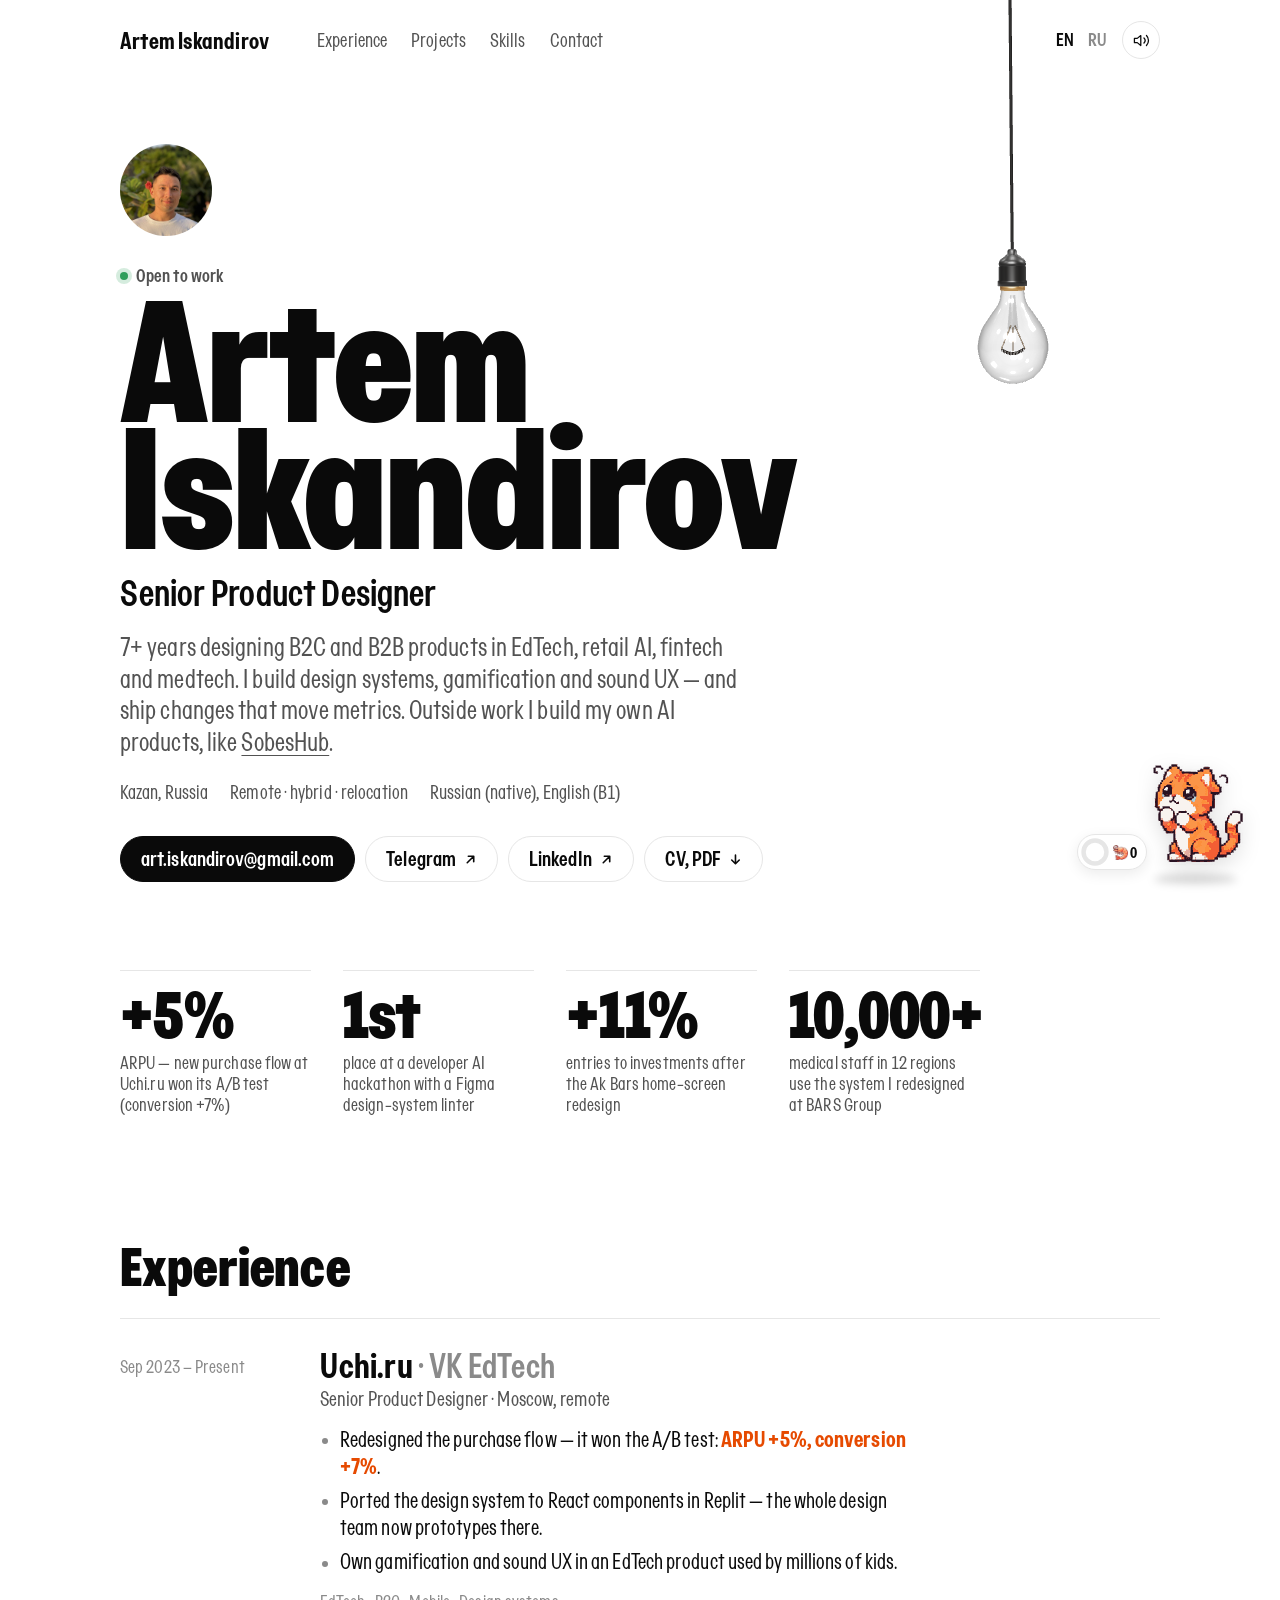
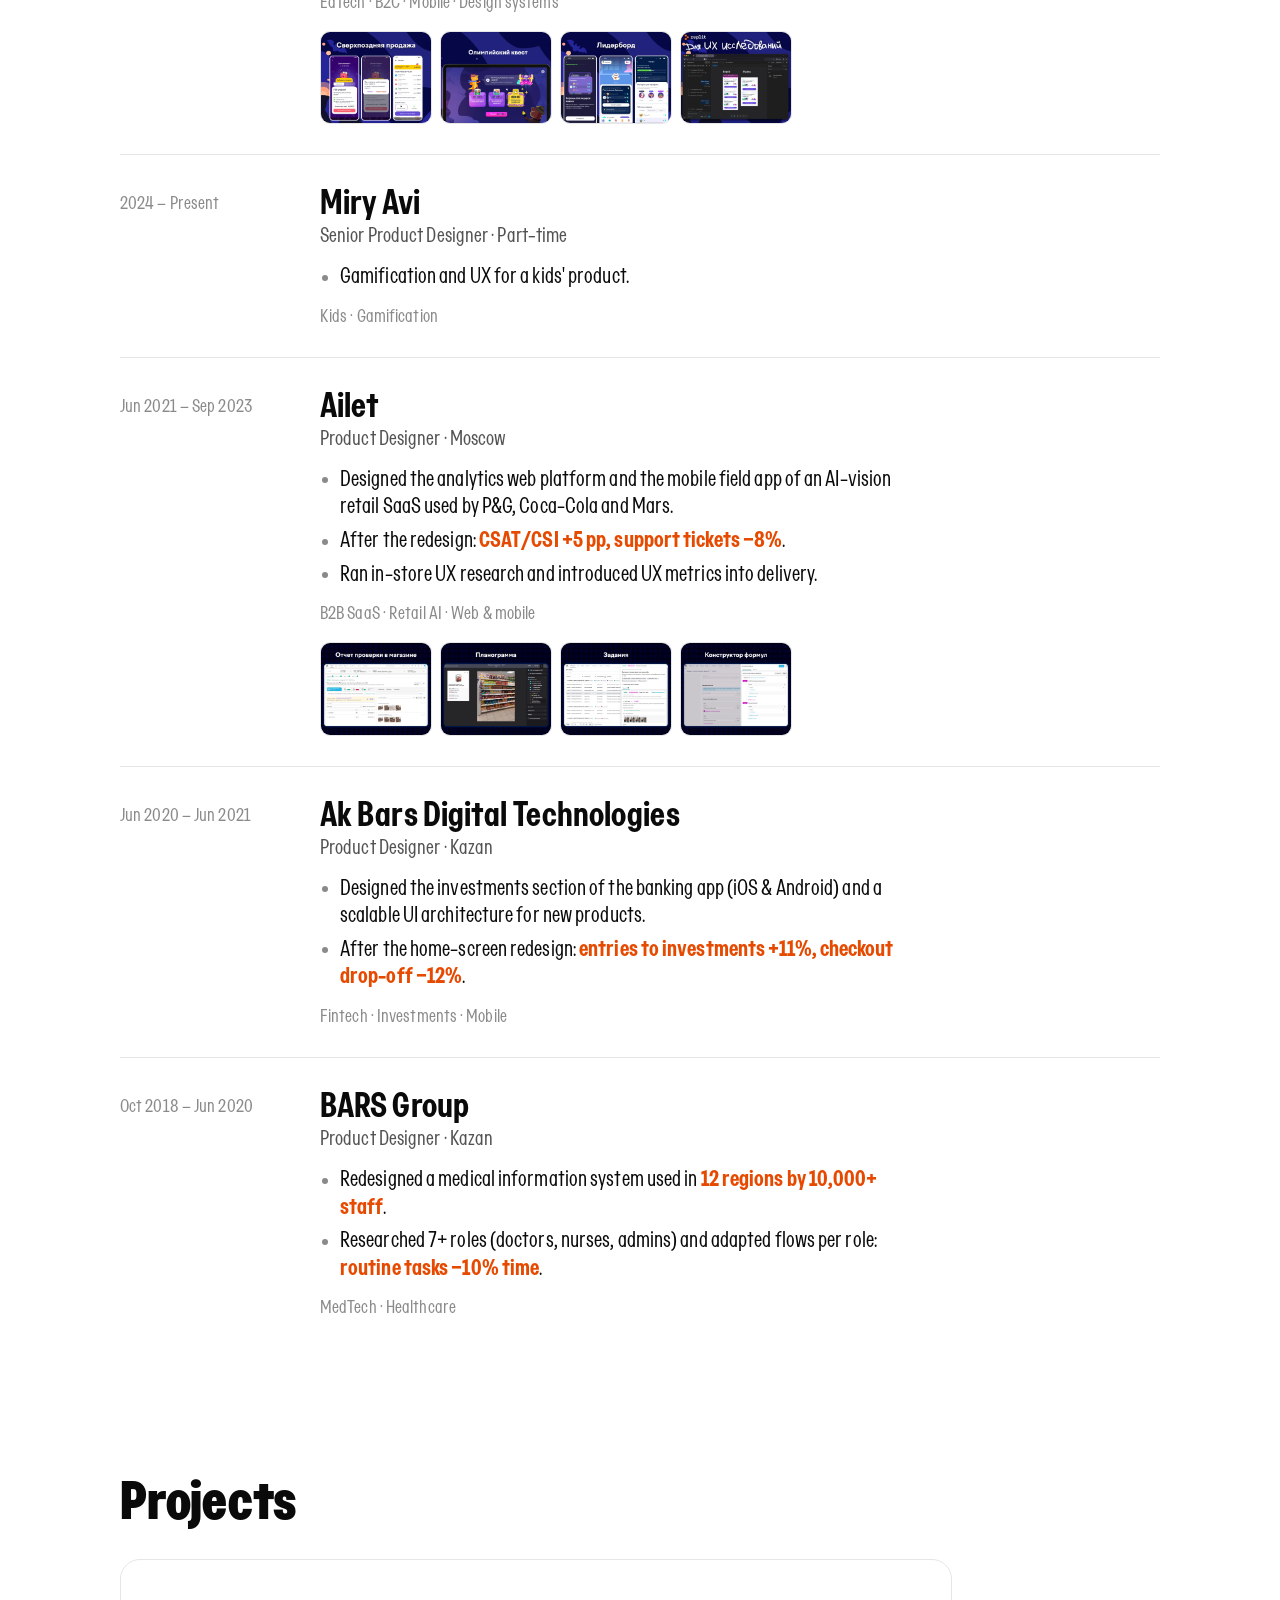
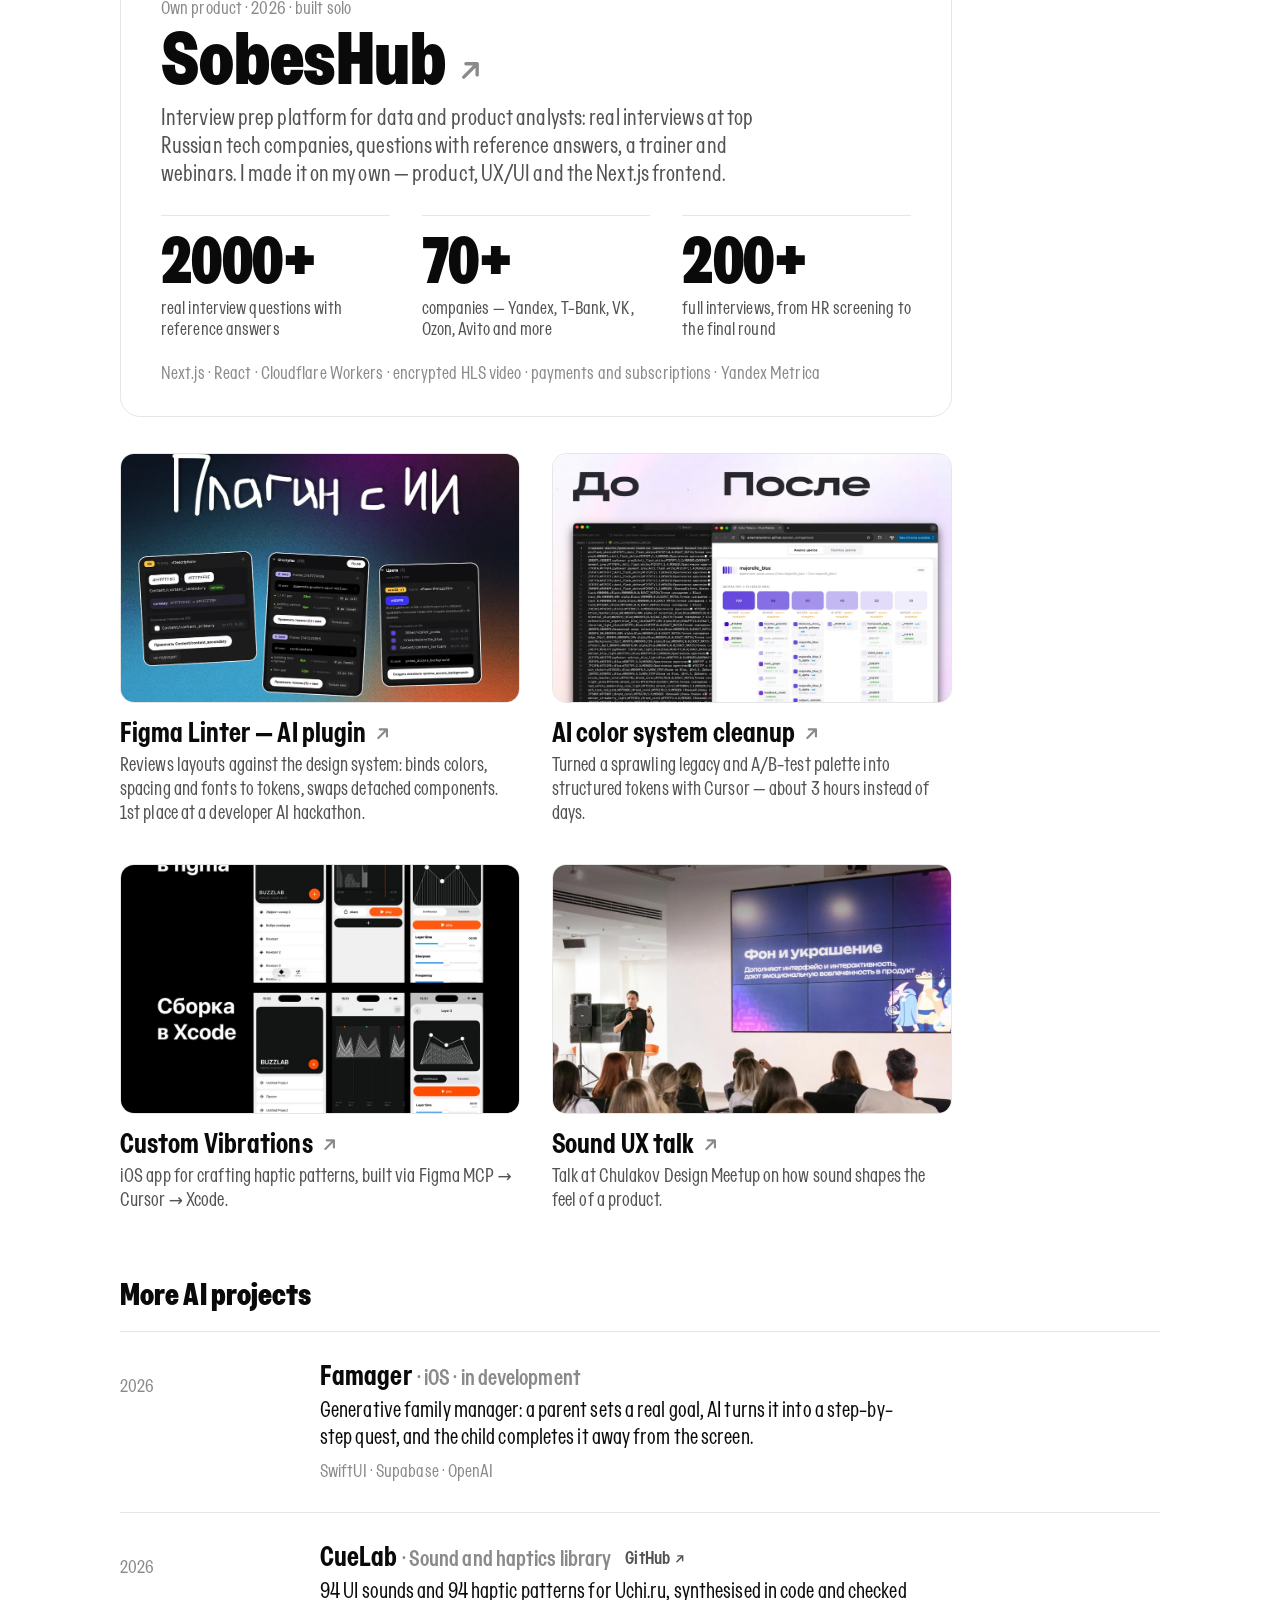
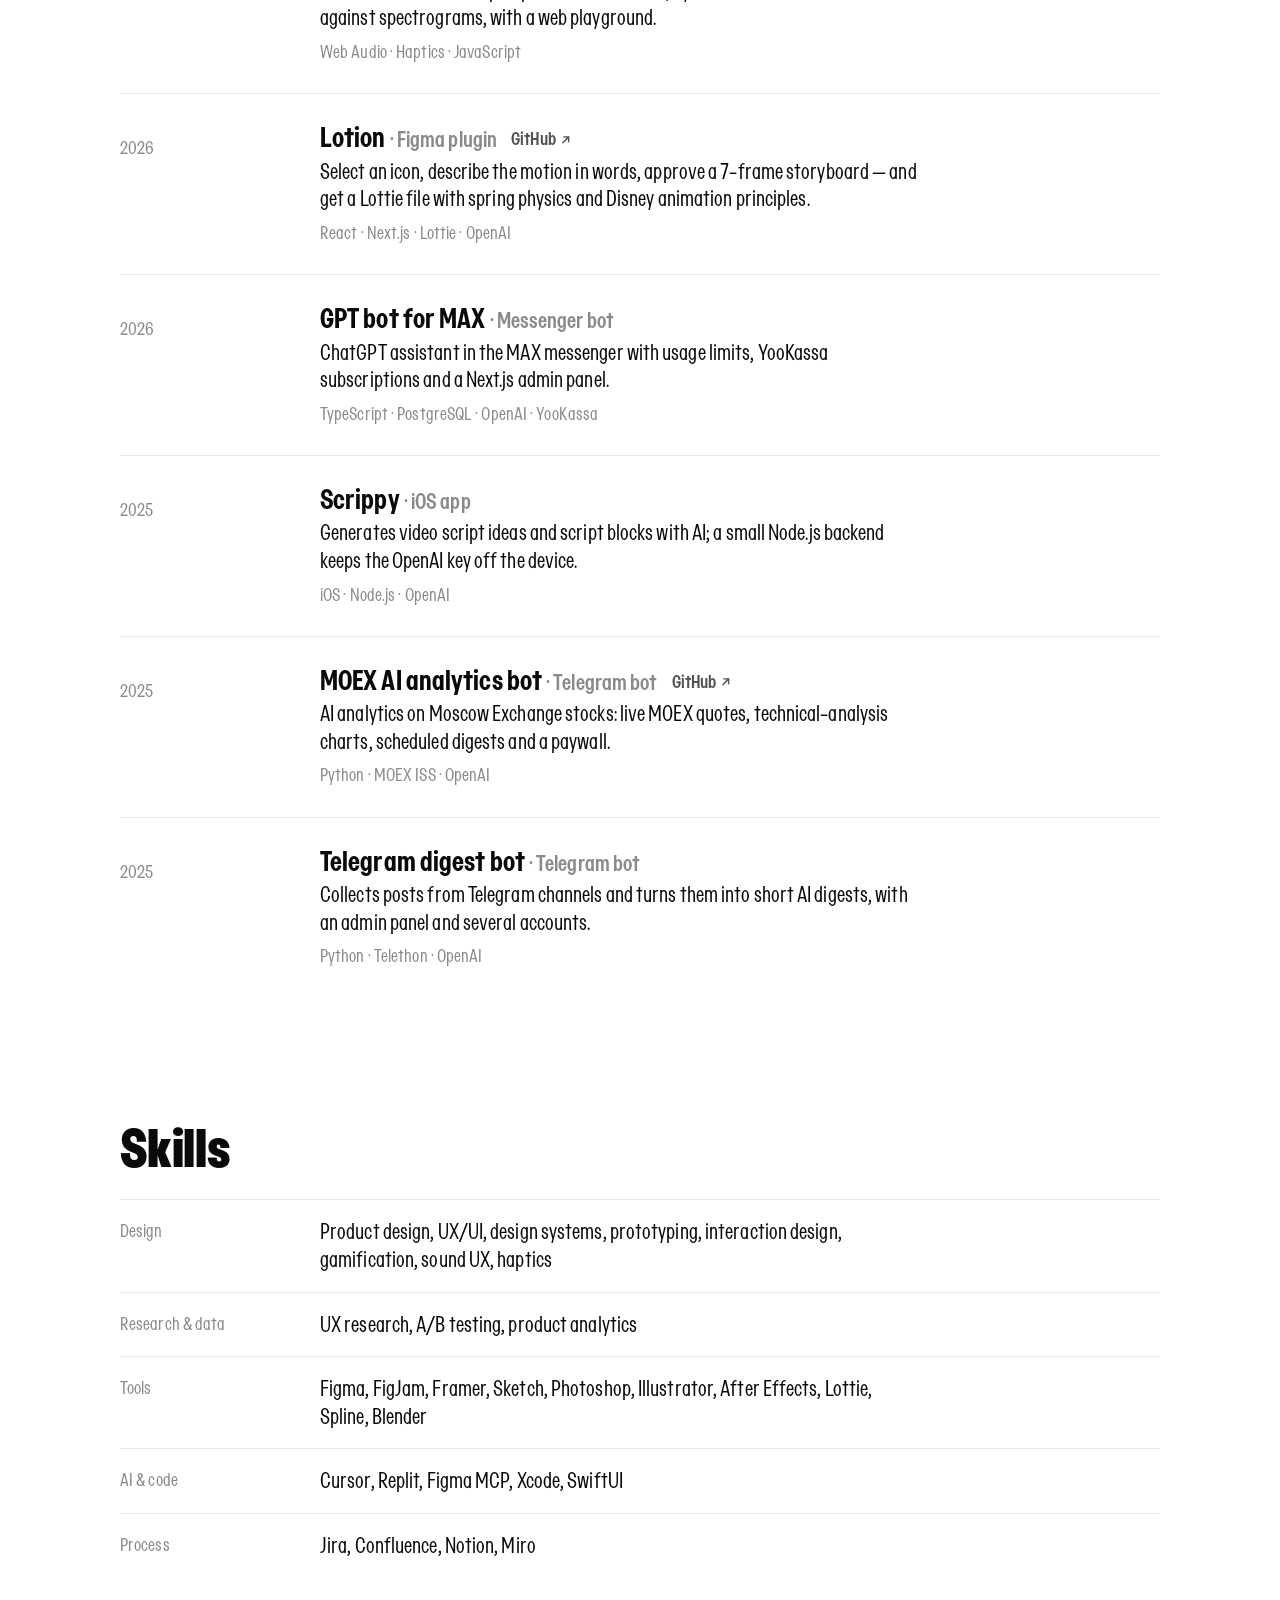
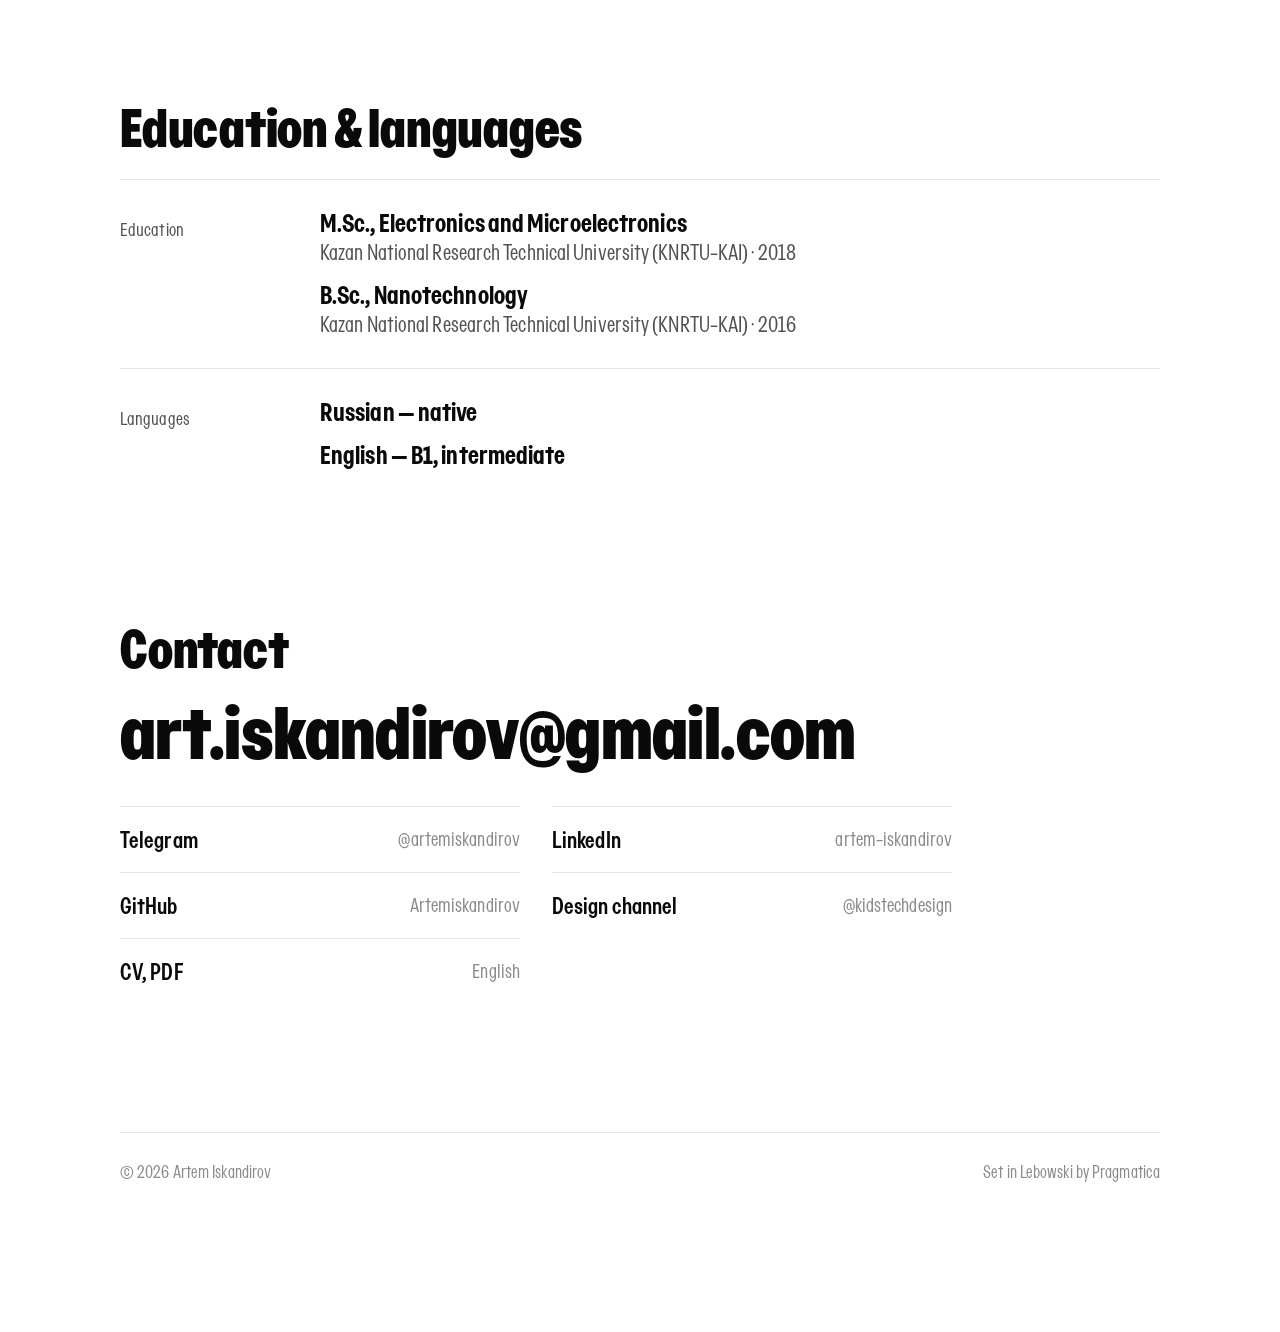
==== commit 0b55a3e4: "Add SobesHub and AI side projects, point CVs to the new site - Projects section: SobesHub as a featu" ====
--- a/index.html
+++ b/index.html
@@ -74,7 +74,7 @@
       { "@type": "Language", "name": "English", "alternateName": "en" }
     ],
     "knowsAbout": ["Product design", "UX/UI design", "Design systems", "Prototyping", "Interaction design", "Gamification", "Sound UX", "Haptics", "UX research", "A/B testing", "Product analytics", "Figma", "AI-assisted design tooling"],
-    "sameAs": ["https://www.linkedin.com/in/artem-iskandirov-516735204/", "https://t.me/artemiskandirov", "https://t.me/kidstechdesign"]
+    "sameAs": ["https://www.linkedin.com/in/artem-iskandirov-516735204/", "https://t.me/artemiskandirov", "https://t.me/kidstechdesign", "https://github.com/Artemiskandirov"]
   }
 }
 </script>
@@ -129,7 +129,7 @@
       <p class="status">Open to work</p>
       <h1>Artem Iskandirov</h1>
       <p class="role">Senior Product Designer</p>
-      <p class="lead">7+ years designing B2C and B2B products in EdTech, retail AI, fintech and medtech. I build design systems, gamification and sound UX — and ship changes that move metrics.</p>
+      <p class="lead">7+ years designing B2C and B2B products in EdTech, retail AI, fintech and medtech. I build design systems, gamification and sound UX — and ship changes that move metrics. Outside work I build my own AI products, like <a href="#projects">SobesHub</a>.</p>
       <ul class="facts">
         <li>Kazan, Russia</li>
         <li>Remote · hybrid · relocation</li>
@@ -233,7 +233,20 @@
     </section>
 
     <section class="section" id="projects" aria-labelledby="projects-h">
-      <h2 id="projects-h">Side projects</h2>
+      <h2 id="projects-h">Projects</h2>
+
+      <article class="feature">
+        <p class="feature-kicker">Own product · 2026 · built solo</p>
+        <h3><a href="https://sobeshub.ru/analytics" rel="noopener" target="_blank">SobesHub <svg class="ico" aria-hidden="true"><use href="#i-arrow"/></svg></a></h3>
+        <p class="feature-lead">Interview prep platform for data and product analysts: real interviews at top Russian tech companies, questions with reference answers, a trainer and webinars. I made it on my own — product, UX/UI and the Next.js frontend.</p>
+        <ul class="stats feature-stats">
+          <li class="stat"><span class="stat-num">2000+</span><span class="stat-txt">real interview questions with reference answers</span></li>
+          <li class="stat"><span class="stat-num">70+</span><span class="stat-txt">companies — Yandex, T-Bank, VK, Ozon, Avito and more</span></li>
+          <li class="stat"><span class="stat-num">200+</span><span class="stat-txt">full interviews, from HR screening to the final round</span></li>
+        </ul>
+        <p class="tags">Next.js · React · Cloudflare Workers · encrypted HLS video · payments and subscriptions · Yandex Metrica</p>
+      </article>
+
       <div class="cards">
         <a class="card" href="https://www.linkedin.com/posts/artem-iskandirov-516735204_%D0%BD%D0%B5%D0%B9%D1%80%D0%BE%D0%BD%D0%BA%D0%B0-%D0%B2-%D1%80%D0%B0%D0%B1%D0%BE%D1%82%D0%B5-%D0%BD%D0%B0-%D1%80%D0%B0%D0%B1%D0%BE%D1%82%D0%B5-%D1%87%D0%B0%D1%81%D1%82%D1%8C-3-%D0%BD%D0%B0-activity-7465029981010763776-mabF" rel="noopener" target="_blank">
           <div class="card-img"><img src="assets/img/side/figma-linter.webp" width="960" height="699" loading="lazy" alt="Figma Linter plugin interface"></div>
@@ -256,6 +269,66 @@
           <p>Talk at Chulakov Design Meetup on how sound shapes the feel of a product.</p>
         </a>
       </div>
+
+      <h3 class="sub-h">More AI projects</h3>
+      <ul class="plist">
+        <li class="row">
+          <p class="when">2026</p>
+          <div>
+            <h4>Famager <span class="muted">· iOS · in development</span></h4>
+            <p>Generative family manager: a parent sets a real goal, AI turns it into a step-by-step quest, and the child completes it away from the screen.</p>
+            <p class="tags">SwiftUI · Supabase · OpenAI</p>
+          </div>
+        </li>
+        <li class="row">
+          <p class="when">2026</p>
+          <div>
+            <h4>CueLab <span class="muted">· Sound and haptics library</span> <a class="plink" href="https://github.com/Artemiskandirov/sound-lab" rel="noopener" target="_blank">GitHub <svg class="ico" aria-hidden="true"><use href="#i-arrow"/></svg></a></h4>
+            <p>94 UI sounds and 94 haptic patterns for Uchi.ru, synthesised in code and checked against spectrograms, with a web playground.</p>
+            <p class="tags">Web Audio · Haptics · JavaScript</p>
+          </div>
+        </li>
+        <li class="row">
+          <p class="when">2026</p>
+          <div>
+            <h4>Lotion <span class="muted">· Figma plugin</span> <a class="plink" href="https://github.com/Artemiskandirov/Lotion" rel="noopener" target="_blank">GitHub <svg class="ico" aria-hidden="true"><use href="#i-arrow"/></svg></a></h4>
+            <p>Select an icon, describe the motion in words, approve a 7-frame storyboard — and get a Lottie file with spring physics and Disney animation principles.</p>
+            <p class="tags">React · Next.js · Lottie · OpenAI</p>
+          </div>
+        </li>
+        <li class="row">
+          <p class="when">2026</p>
+          <div>
+            <h4>GPT bot for MAX <span class="muted">· Messenger bot</span></h4>
+            <p>ChatGPT assistant in the MAX messenger with usage limits, YooKassa subscriptions and a Next.js admin panel.</p>
+            <p class="tags">TypeScript · PostgreSQL · OpenAI · YooKassa</p>
+          </div>
+        </li>
+        <li class="row">
+          <p class="when">2025</p>
+          <div>
+            <h4>Scrippy <span class="muted">· iOS app</span></h4>
+            <p>Generates video script ideas and script blocks with AI; a small Node.js backend keeps the OpenAI key off the device.</p>
+            <p class="tags">iOS · Node.js · OpenAI</p>
+          </div>
+        </li>
+        <li class="row">
+          <p class="when">2025</p>
+          <div>
+            <h4>MOEX AI analytics bot <span class="muted">· Telegram bot</span> <a class="plink" href="https://github.com/Artemiskandirov/ai-analytics-moex-bot" rel="noopener" target="_blank">GitHub <svg class="ico" aria-hidden="true"><use href="#i-arrow"/></svg></a></h4>
+            <p>AI analytics on Moscow Exchange stocks: live MOEX quotes, technical-analysis charts, scheduled digests and a paywall.</p>
+            <p class="tags">Python · MOEX ISS · OpenAI</p>
+          </div>
+        </li>
+        <li class="row">
+          <p class="when">2025</p>
+          <div>
+            <h4>Telegram digest bot <span class="muted">· Telegram bot</span></h4>
+            <p>Collects posts from Telegram channels and turns them into short AI digests, with an admin panel and several accounts.</p>
+            <p class="tags">Python · Telethon · OpenAI</p>
+          </div>
+        </li>
+      </ul>
     </section>
 
     <section class="section" id="skills" aria-labelledby="skills-h">
@@ -299,6 +372,7 @@
       <div class="links">
         <a href="https://t.me/artemiskandirov" rel="noopener" target="_blank">Telegram <span>@artemiskandirov</span></a>
         <a href="https://www.linkedin.com/in/artem-iskandirov-516735204/" rel="noopener" target="_blank">LinkedIn <span>artem-iskandirov</span></a>
+        <a href="https://github.com/Artemiskandirov" rel="noopener" target="_blank">GitHub <span>Artemiskandirov</span></a>
         <a href="https://t.me/kidstechdesign" rel="noopener" target="_blank">Design channel <span>@kidstechdesign</span></a>
         <a href="Artem_Iskandirov_CV_EN.pdf" download>CV, PDF <span>English</span></a>
       </div>
--- a/assets/css/site.css
+++ b/assets/css/site.css
@@ -169,6 +169,27 @@
 }
 .shot:hover { transform: translateY(-3px); border-color: var(--fg-3); }
 .shot img { width: 100%; height: 100%; object-fit: cover; }
+
+/* projects: featured own product */
+.feature { margin-top: 36px; padding: 36px 40px 32px; border: 1px solid var(--line); border-radius: 20px; background: var(--surface); max-width: 832px; }
+.feature-kicker { font-size: 16px; color: var(--fg-3); }
+.feature h3 { margin-top: 6px; font-size: clamp(40px, 5vw, 64px); font-weight: 900; line-height: 1; letter-spacing: -0.01em; }
+.feature h3 a { display: inline-flex; align-items: baseline; gap: 12px; text-decoration: none; }
+.feature h3 .ico { width: 0.42em; height: 0.42em; color: var(--fg-3); transition: transform 0.3s var(--ease-out), color 0.2s; }
+.feature h3 a:hover .ico { transform: translate(3px, -3px); color: var(--accent); }
+.feature-lead { margin-top: 14px; max-width: 640px; font-size: 20px; line-height: 1.4; color: var(--fg-2); }
+.feature .feature-stats { grid-template-columns: repeat(3, minmax(0, 1fr)); margin-top: 28px; max-width: none; }
+.feature .tags { margin-top: 22px; }
+
+/* compact list of other AI projects */
+.sub-h { margin-top: 64px; font-size: 26px; font-weight: 800; }
+.plist { margin-top: 18px; }
+.plist h4 { margin: 0; font-size: 24px; font-weight: 700; line-height: 1.15; }
+.plist h4 .muted { color: var(--fg-3); font-weight: 600; font-size: 0.8em; }
+.plist p { margin-top: 6px; }
+.plist .tags { margin-top: 8px; }
+.plink { display: inline-flex; align-items: center; gap: 4px; margin-left: 10px; font-size: 16px; font-weight: 600; color: var(--fg-2); text-decoration: none; vertical-align: 2px; }
+.plink:hover { color: var(--accent); }
 
 /* side projects */
 .cards { display: grid; grid-template-columns: repeat(2, minmax(0, 1fr)); gap: 40px 32px; max-width: 832px; margin-top: 36px; }
@@ -298,6 +319,12 @@
   .shots { gap: 6px; }
   .shot { flex: 1 1 0; }
   .cards { grid-template-columns: minmax(0, 1fr); gap: 32px; }
+  .feature { padding: 24px 20px; border-radius: 16px; }
+  .feature-lead { font-size: 17px; }
+  .feature .feature-stats { grid-template-columns: minmax(0, 1fr); gap: 16px; }
+  .sub-h { margin-top: 48px; font-size: 22px; }
+  .plist h4 { font-size: 21px; }
+  .plink { display: flex; margin: 4px 0 0; }
   .links { grid-template-columns: minmax(0, 1fr); }
   .links a { font-size: 18px; }
   .bulb { right: 0; width: 260px; height: 220px; margin-right: -70px; }
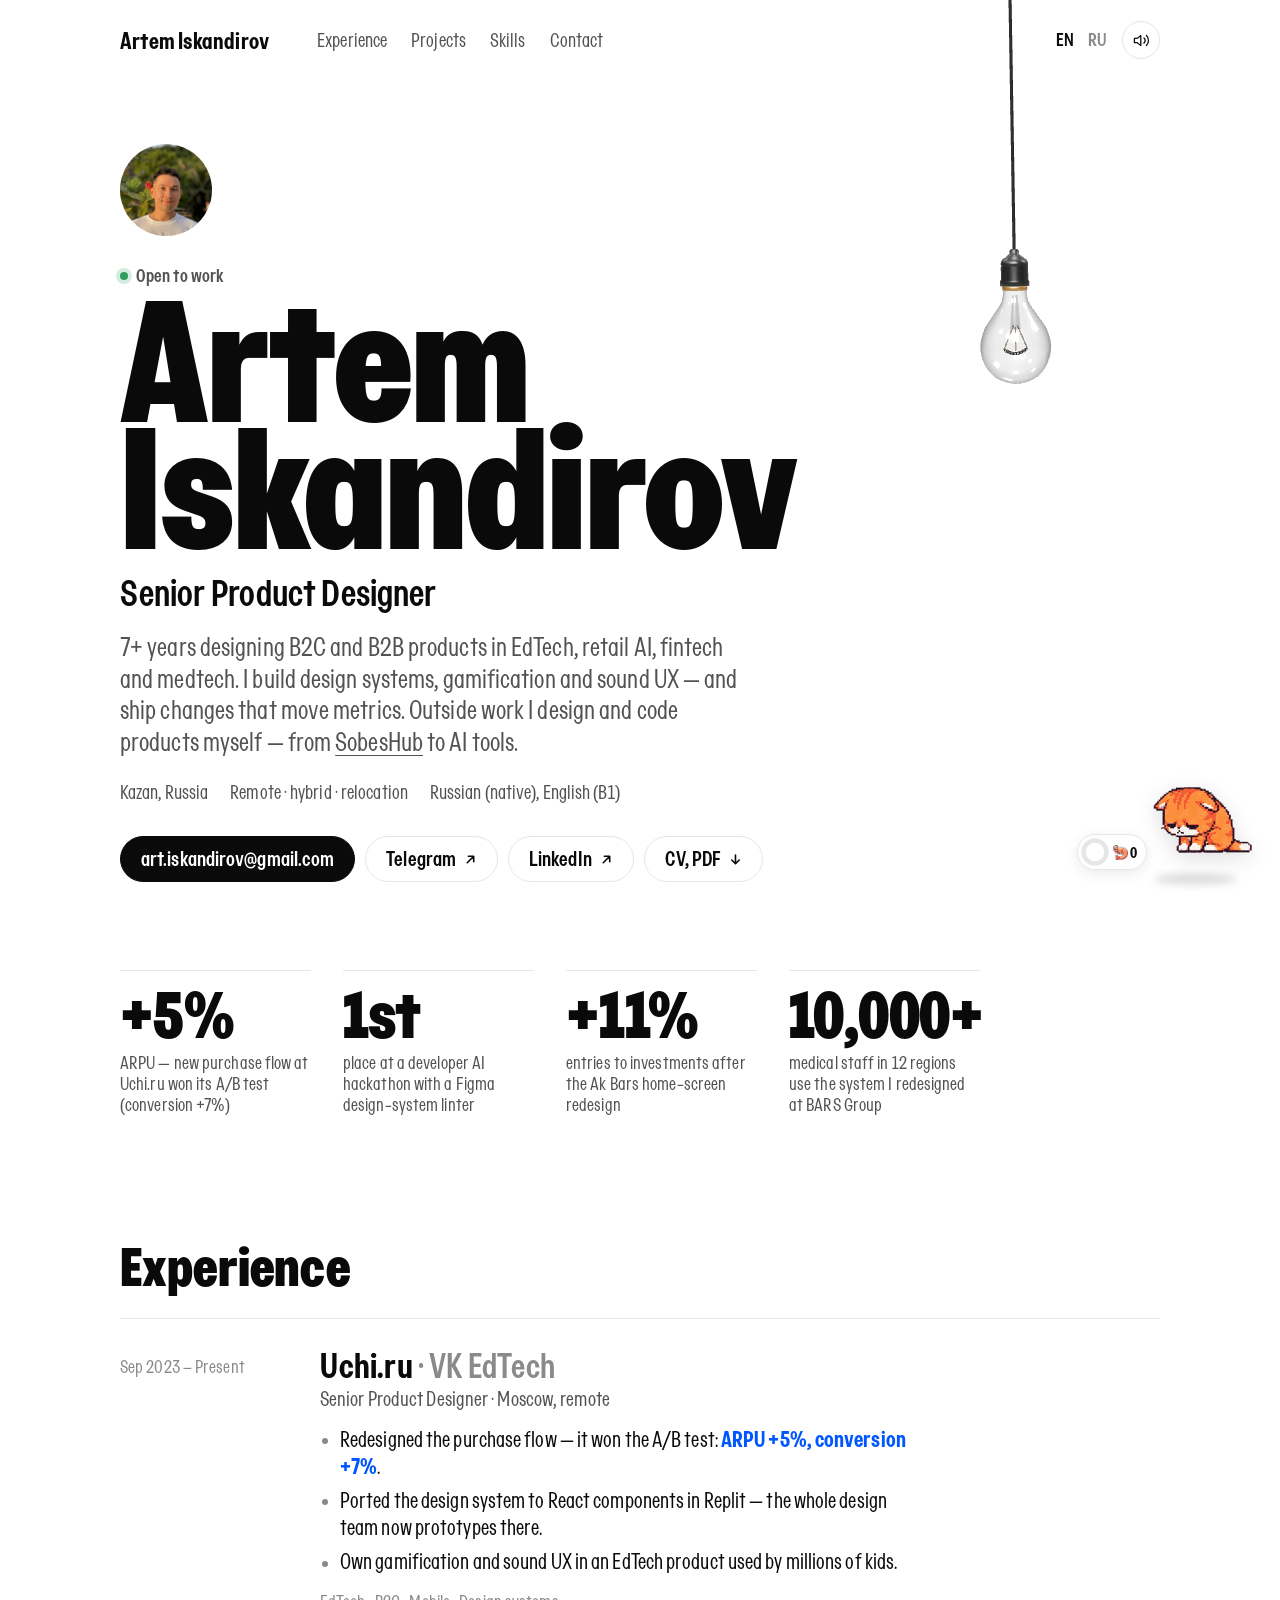
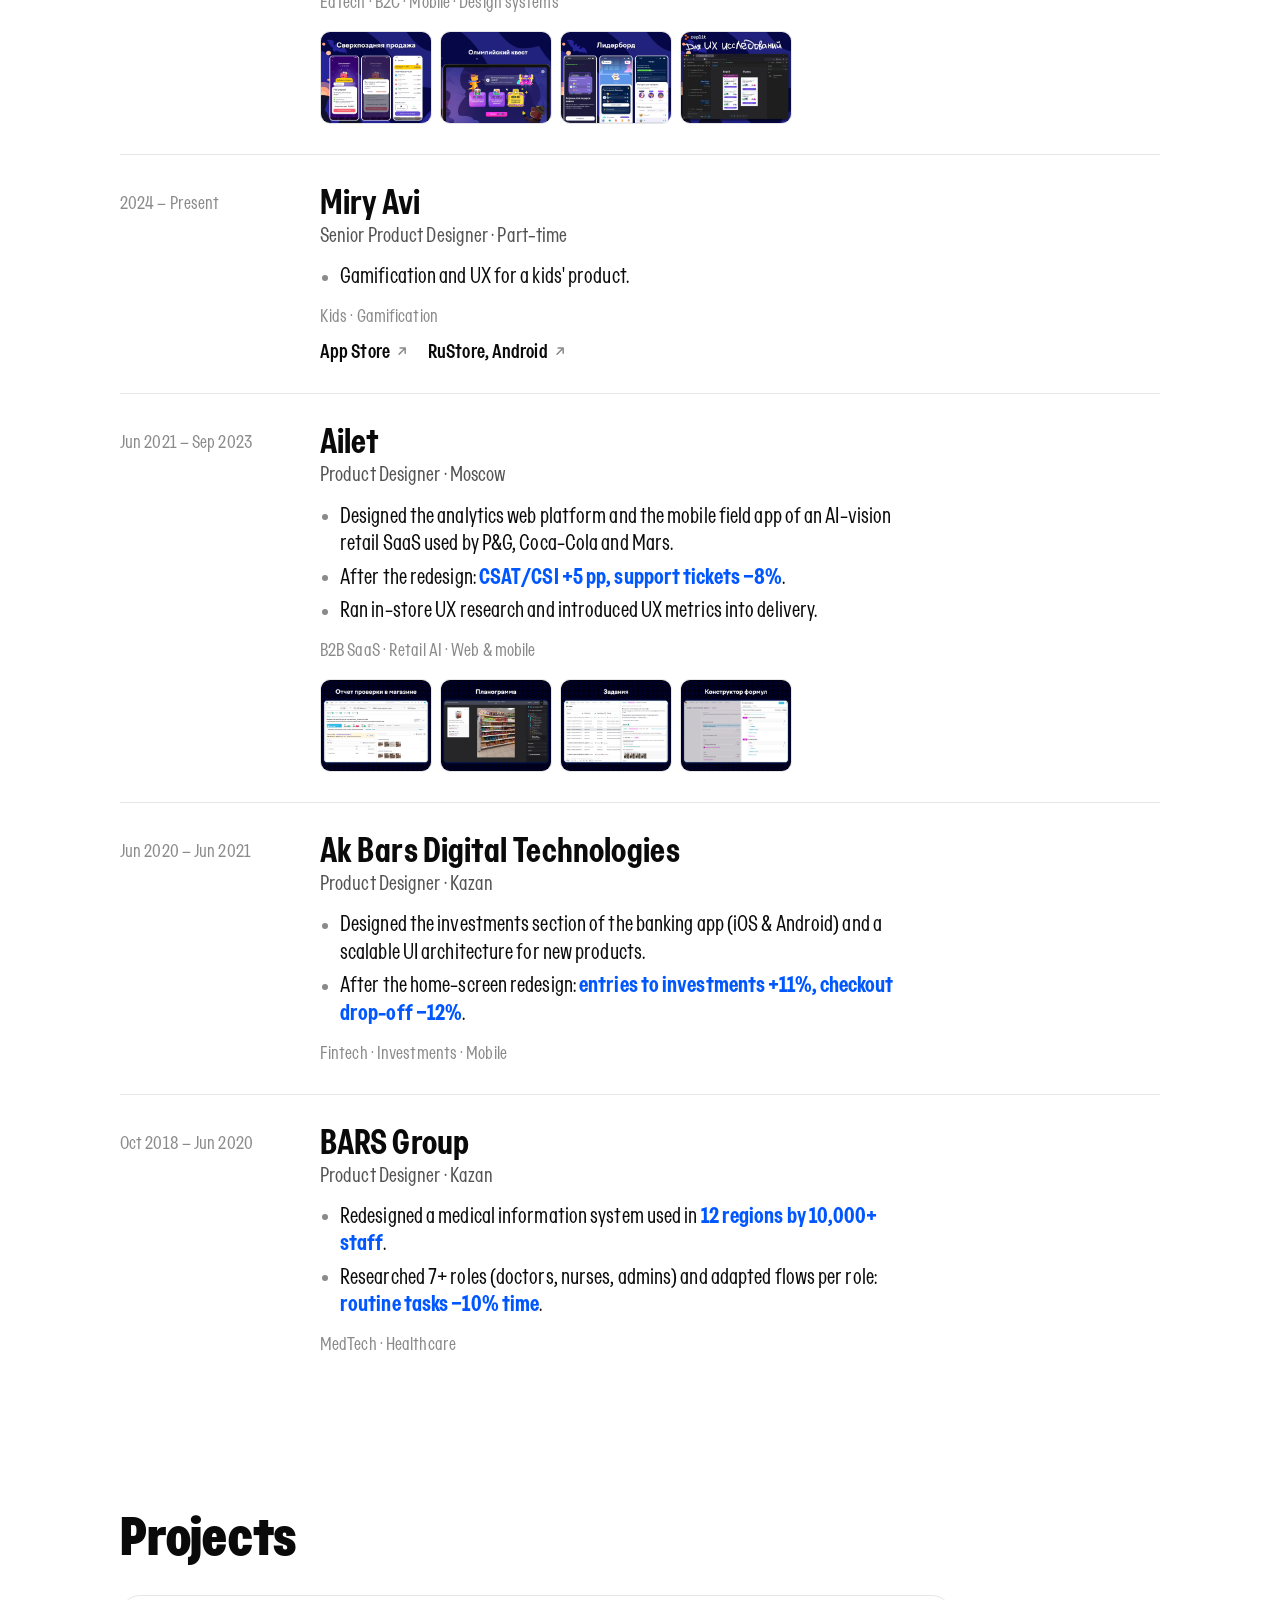
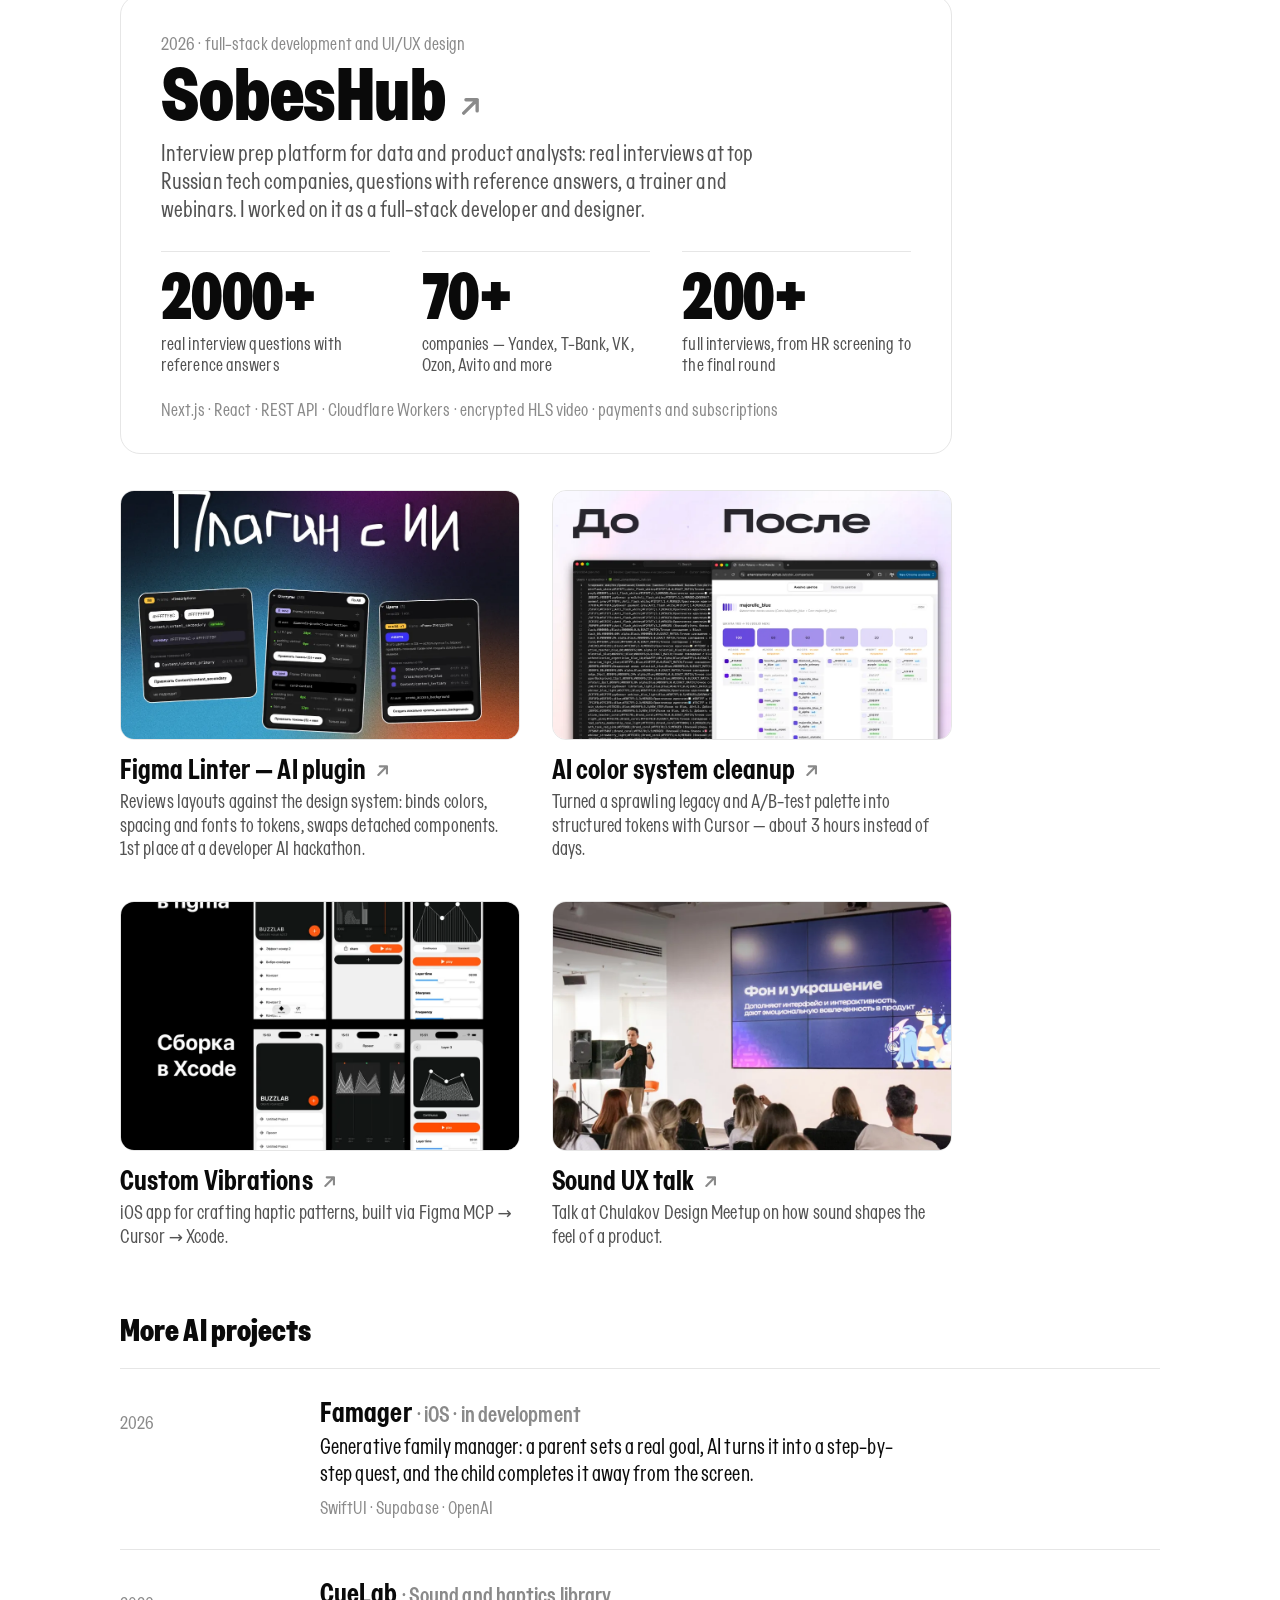
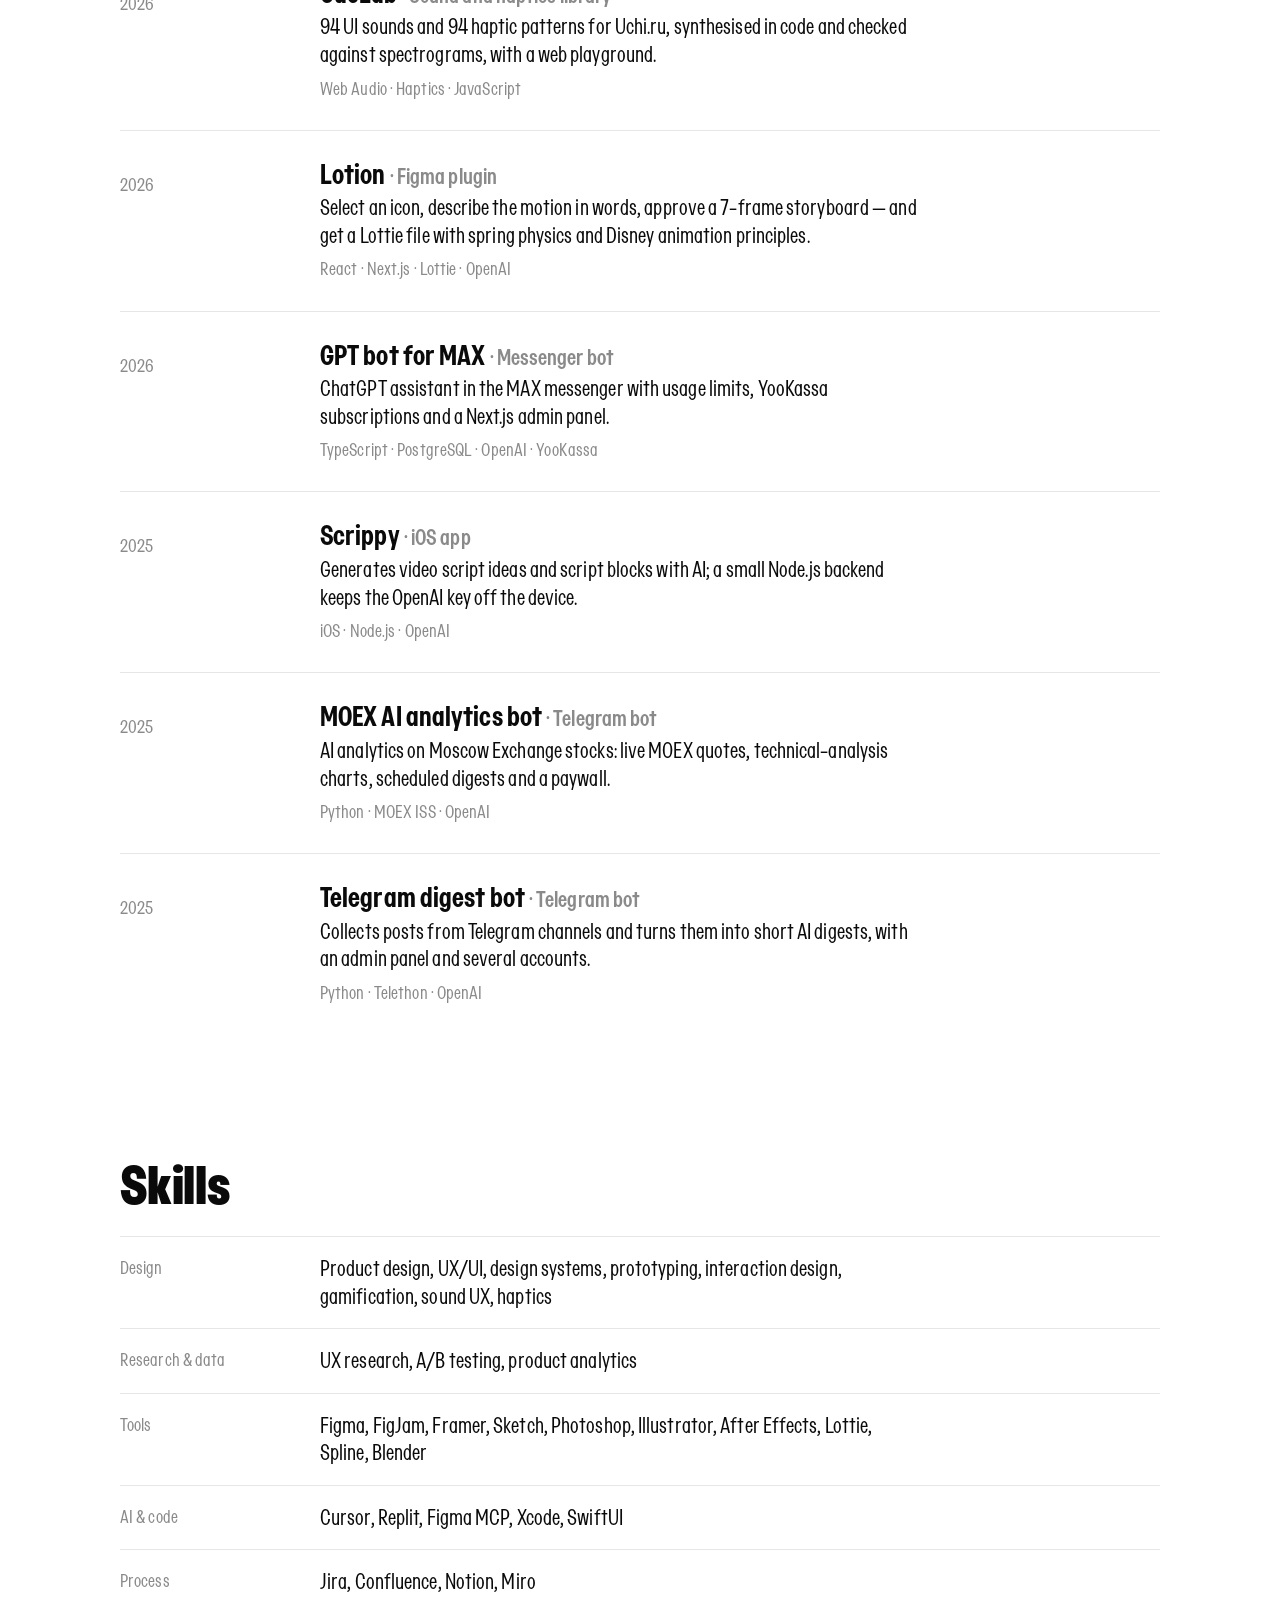
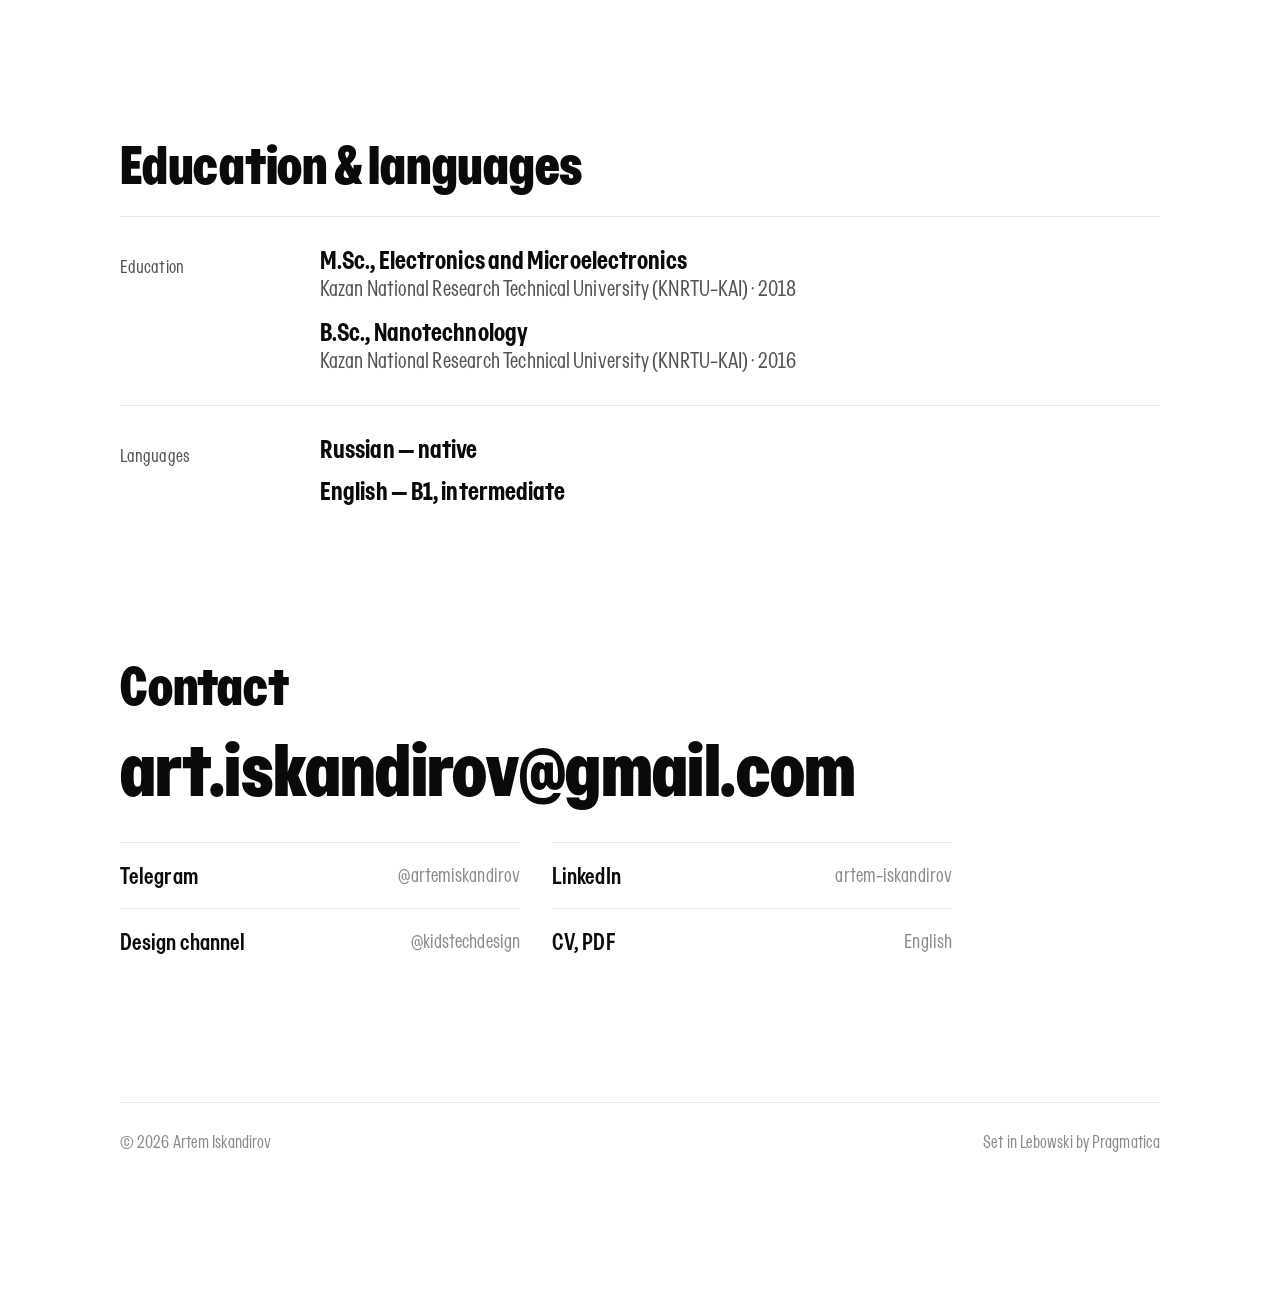
==== commit 8f629e85: "Blue accent, SobesHub role, Miry Avi app links, smoother theme switch - Accent color is now blue (#0" ====
--- a/index.html
+++ b/index.html
@@ -74,7 +74,7 @@
       { "@type": "Language", "name": "English", "alternateName": "en" }
     ],
     "knowsAbout": ["Product design", "UX/UI design", "Design systems", "Prototyping", "Interaction design", "Gamification", "Sound UX", "Haptics", "UX research", "A/B testing", "Product analytics", "Figma", "AI-assisted design tooling"],
-    "sameAs": ["https://www.linkedin.com/in/artem-iskandirov-516735204/", "https://t.me/artemiskandirov", "https://t.me/kidstechdesign", "https://github.com/Artemiskandirov"]
+    "sameAs": ["https://www.linkedin.com/in/artem-iskandirov-516735204/", "https://t.me/artemiskandirov", "https://t.me/kidstechdesign"]
   }
 }
 </script>
@@ -129,7 +129,7 @@
       <p class="status">Open to work</p>
       <h1>Artem Iskandirov</h1>
       <p class="role">Senior Product Designer</p>
-      <p class="lead">7+ years designing B2C and B2B products in EdTech, retail AI, fintech and medtech. I build design systems, gamification and sound UX — and ship changes that move metrics. Outside work I build my own AI products, like <a href="#projects">SobesHub</a>.</p>
+      <p class="lead">7+ years designing B2C and B2B products in EdTech, retail AI, fintech and medtech. I build design systems, gamification and sound UX — and ship changes that move metrics. Outside work I design and code products myself — from <a href="#projects">SobesHub</a> to AI tools.</p>
       <ul class="facts">
         <li>Kazan, Russia</li>
         <li>Remote · hybrid · relocation</li>
@@ -182,6 +182,7 @@
             <li>Gamification and UX for a kids' product.</li>
           </ul>
           <p class="tags">Kids · Gamification</p>
+          <p class="app-links"><a href="https://apps.apple.com/ru/app/id6480117779" rel="noopener" target="_blank">App Store <svg class="ico" aria-hidden="true"><use href="#i-arrow"/></svg></a><a href="https://www.rustore.ru/catalog/app/com.educationsoft.logopedia" rel="noopener" target="_blank">RuStore, Android <svg class="ico" aria-hidden="true"><use href="#i-arrow"/></svg></a></p>
         </div>
       </article>
 
@@ -236,15 +237,15 @@
       <h2 id="projects-h">Projects</h2>
 
       <article class="feature">
-        <p class="feature-kicker">Own product · 2026 · built solo</p>
+        <p class="feature-kicker">2026 · full-stack development and UI/UX design</p>
         <h3><a href="https://sobeshub.ru/analytics" rel="noopener" target="_blank">SobesHub <svg class="ico" aria-hidden="true"><use href="#i-arrow"/></svg></a></h3>
-        <p class="feature-lead">Interview prep platform for data and product analysts: real interviews at top Russian tech companies, questions with reference answers, a trainer and webinars. I made it on my own — product, UX/UI and the Next.js frontend.</p>
+        <p class="feature-lead">Interview prep platform for data and product analysts: real interviews at top Russian tech companies, questions with reference answers, a trainer and webinars. I worked on it as a full-stack developer and designer.</p>
         <ul class="stats feature-stats">
           <li class="stat"><span class="stat-num">2000+</span><span class="stat-txt">real interview questions with reference answers</span></li>
           <li class="stat"><span class="stat-num">70+</span><span class="stat-txt">companies — Yandex, T-Bank, VK, Ozon, Avito and more</span></li>
           <li class="stat"><span class="stat-num">200+</span><span class="stat-txt">full interviews, from HR screening to the final round</span></li>
         </ul>
-        <p class="tags">Next.js · React · Cloudflare Workers · encrypted HLS video · payments and subscriptions · Yandex Metrica</p>
+        <p class="tags">Next.js · React · REST API · Cloudflare Workers · encrypted HLS video · payments and subscriptions</p>
       </article>
 
       <div class="cards">
@@ -283,7 +284,7 @@
         <li class="row">
           <p class="when">2026</p>
           <div>
-            <h4>CueLab <span class="muted">· Sound and haptics library</span> <a class="plink" href="https://github.com/Artemiskandirov/sound-lab" rel="noopener" target="_blank">GitHub <svg class="ico" aria-hidden="true"><use href="#i-arrow"/></svg></a></h4>
+            <h4>CueLab <span class="muted">· Sound and haptics library</span></h4>
             <p>94 UI sounds and 94 haptic patterns for Uchi.ru, synthesised in code and checked against spectrograms, with a web playground.</p>
             <p class="tags">Web Audio · Haptics · JavaScript</p>
           </div>
@@ -291,7 +292,7 @@
         <li class="row">
           <p class="when">2026</p>
           <div>
-            <h4>Lotion <span class="muted">· Figma plugin</span> <a class="plink" href="https://github.com/Artemiskandirov/Lotion" rel="noopener" target="_blank">GitHub <svg class="ico" aria-hidden="true"><use href="#i-arrow"/></svg></a></h4>
+            <h4>Lotion <span class="muted">· Figma plugin</span></h4>
             <p>Select an icon, describe the motion in words, approve a 7-frame storyboard — and get a Lottie file with spring physics and Disney animation principles.</p>
             <p class="tags">React · Next.js · Lottie · OpenAI</p>
           </div>
@@ -315,7 +316,7 @@
         <li class="row">
           <p class="when">2025</p>
           <div>
-            <h4>MOEX AI analytics bot <span class="muted">· Telegram bot</span> <a class="plink" href="https://github.com/Artemiskandirov/ai-analytics-moex-bot" rel="noopener" target="_blank">GitHub <svg class="ico" aria-hidden="true"><use href="#i-arrow"/></svg></a></h4>
+            <h4>MOEX AI analytics bot <span class="muted">· Telegram bot</span></h4>
             <p>AI analytics on Moscow Exchange stocks: live MOEX quotes, technical-analysis charts, scheduled digests and a paywall.</p>
             <p class="tags">Python · MOEX ISS · OpenAI</p>
           </div>
@@ -372,7 +373,6 @@
       <div class="links">
         <a href="https://t.me/artemiskandirov" rel="noopener" target="_blank">Telegram <span>@artemiskandirov</span></a>
         <a href="https://www.linkedin.com/in/artem-iskandirov-516735204/" rel="noopener" target="_blank">LinkedIn <span>artem-iskandirov</span></a>
-        <a href="https://github.com/Artemiskandirov" rel="noopener" target="_blank">GitHub <span>Artemiskandirov</span></a>
         <a href="https://t.me/kidstechdesign" rel="noopener" target="_blank">Design channel <span>@kidstechdesign</span></a>
         <a href="Artem_Iskandirov_CV_EN.pdf" download>CV, PDF <span>English</span></a>
       </div>
--- a/assets/css/site.css
+++ b/assets/css/site.css
@@ -14,7 +14,7 @@
   --fg-2: #525252;
   --fg-3: #8a8a8a;
   --line: #e6e6e6;
-  --accent: #e64a00;
+  --accent: #0057ff;
   --ok: #2f9e5b;
   --shadow-cat: rgba(0, 0, 0, 0.16);
 
@@ -34,7 +34,7 @@
   --fg-2: #a6a6a6;
   --fg-3: #737373;
   --line: #222222;
-  --accent: #ff7f33;
+  --accent: #4d8dff;
   --ok: #4cc27e;
   --shadow-cat: rgba(255, 255, 255, 0.08);
 }
@@ -43,7 +43,7 @@
   :root:not([data-theme]) {
     color-scheme: dark;
     --bg: #000000; --surface: #111111; --fg: #f2f2f2; --fg-2: #a6a6a6; --fg-3: #737373;
-    --line: #222222; --accent: #ff7f33; --ok: #4cc27e; --shadow-cat: rgba(255, 255, 255, 0.08);
+    --line: #222222; --accent: #4d8dff; --ok: #4cc27e; --shadow-cat: rgba(255, 255, 255, 0.08);
   }
 }
 
@@ -63,7 +63,6 @@
   font-feature-settings: 'calt';
   -webkit-font-smoothing: antialiased;
   text-rendering: optimizeLegibility;
-  transition: background-color 0.5s var(--ease), color 0.5s var(--ease);
 }
 img { max-width: 100%; display: block; }
 a { color: inherit; text-decoration-thickness: 1px; text-underline-offset: 0.18em; }
@@ -159,6 +158,11 @@
 .job li::before { content: ''; position: absolute; left: 2px; top: 0.66em; width: 6px; height: 6px; border-radius: 50%; background: var(--fg-3); }
 .job li strong, .metric { color: var(--accent); font-weight: 700; }
 .tags { margin-top: 14px; font-size: 16px; color: var(--fg-3); }
+.app-links { display: flex; flex-wrap: wrap; gap: 8px 20px; margin-top: 12px; font-size: 17px; font-weight: 600; }
+.app-links a { display: inline-flex; align-items: center; gap: 6px; text-decoration: none; }
+.app-links a .ico { color: var(--fg-3); transition: transform 0.3s var(--ease-out), color 0.2s; }
+.app-links a:hover { color: var(--accent); }
+.app-links a:hover .ico { transform: translate(2px, -2px); color: var(--accent); }
 
 .shots { display: flex; gap: 8px; margin-top: 18px; }
 .shot {
@@ -188,8 +192,6 @@
 .plist h4 .muted { color: var(--fg-3); font-weight: 600; font-size: 0.8em; }
 .plist p { margin-top: 6px; }
 .plist .tags { margin-top: 8px; }
-.plink { display: inline-flex; align-items: center; gap: 4px; margin-left: 10px; font-size: 16px; font-weight: 600; color: var(--fg-2); text-decoration: none; vertical-align: 2px; }
-.plink:hover { color: var(--accent); }
 
 /* side projects */
 .cards { display: grid; grid-template-columns: repeat(2, minmax(0, 1fr)); gap: 40px 32px; max-width: 832px; margin-top: 36px; }
@@ -266,7 +268,6 @@
 .bulb.is-fallback:not(.is-ready) .bulb-toggle { pointer-events: auto; cursor: pointer; display: grid; place-items: center; }
 .bulb.is-fallback:not(.is-ready) .bulb-toggle svg { display: block; }
 main, .top, .foot { position: relative; z-index: 1; }
-:root.vt-running, :root.vt-running * { transition: none !important; }
 
 /* ============ Lightbox ============ */
 .lightbox { max-width: none; max-height: none; width: 100%; height: 100%; margin: 0; padding: 0; border: 0; background: transparent; color: #fff; }
@@ -287,8 +288,13 @@
 .lb-prev { left: 20px; top: 50%; margin-top: -24px; }
 .lb-next { right: 20px; top: 50%; margin-top: -24px; }
 
-/* theme switch: circular reveal from the bulb (View Transitions API) */
-::view-transition-old(root), ::view-transition-new(root) { animation: none; mix-blend-mode: normal; }
+/* theme switch: a plain crossfade (View Transitions API). Opacity runs on the compositor,
+   so it stays smooth; the bulb and the cat are captured separately and stay live. */
+::view-transition-old(root), ::view-transition-new(root) { animation-duration: 0.45s; animation-timing-function: var(--ease); }
+.bulb-layer { view-transition-name: bulb; }
+#cat { view-transition-name: cat; }
+::view-transition-old(bulb), ::view-transition-old(cat) { display: none; }
+::view-transition-new(bulb), ::view-transition-new(cat) { animation: none; }
 
 /* ============ Responsive ============ */
 @media (max-width: 1023px) {
@@ -324,7 +330,6 @@
   .feature .feature-stats { grid-template-columns: minmax(0, 1fr); gap: 16px; }
   .sub-h { margin-top: 48px; font-size: 22px; }
   .plist h4 { font-size: 21px; }
-  .plink { display: flex; margin: 4px 0 0; }
   .links { grid-template-columns: minmax(0, 1fr); }
   .links a { font-size: 18px; }
   .bulb { right: 0; width: 260px; height: 220px; margin-right: -70px; }
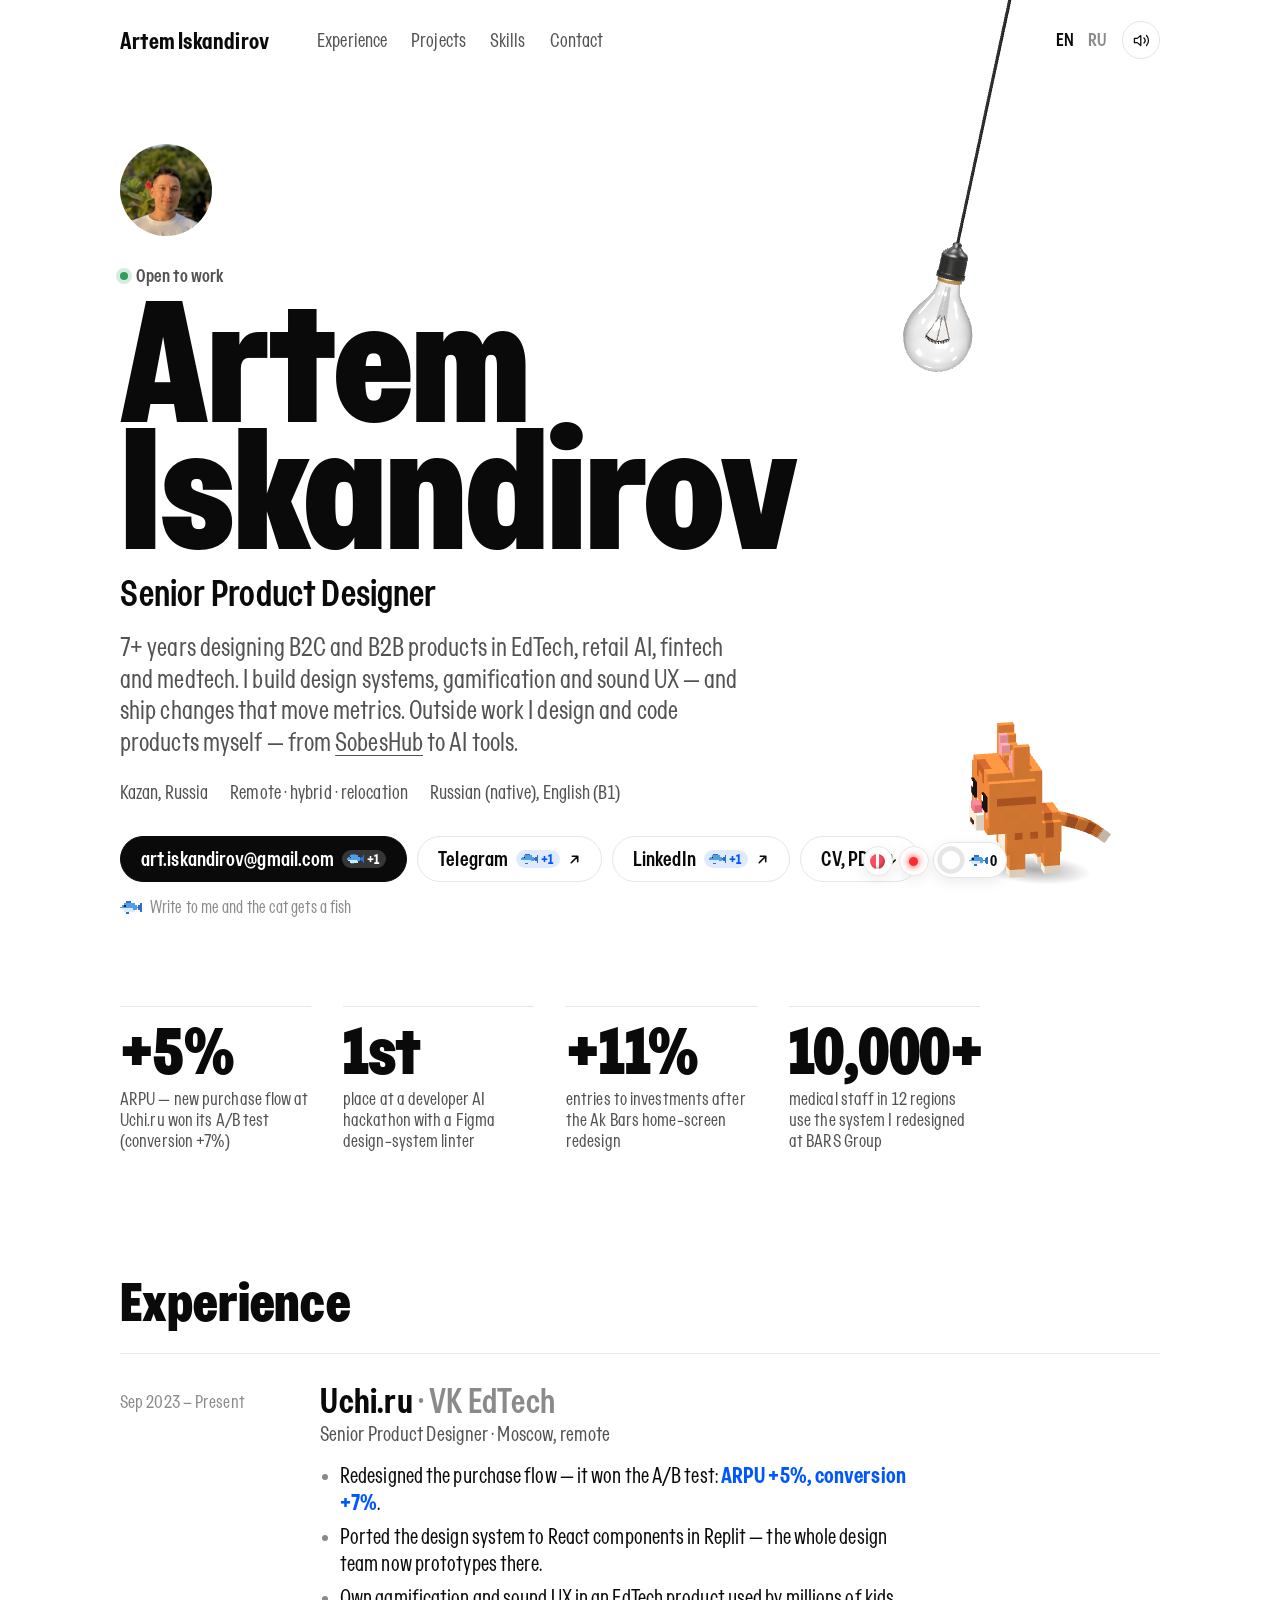
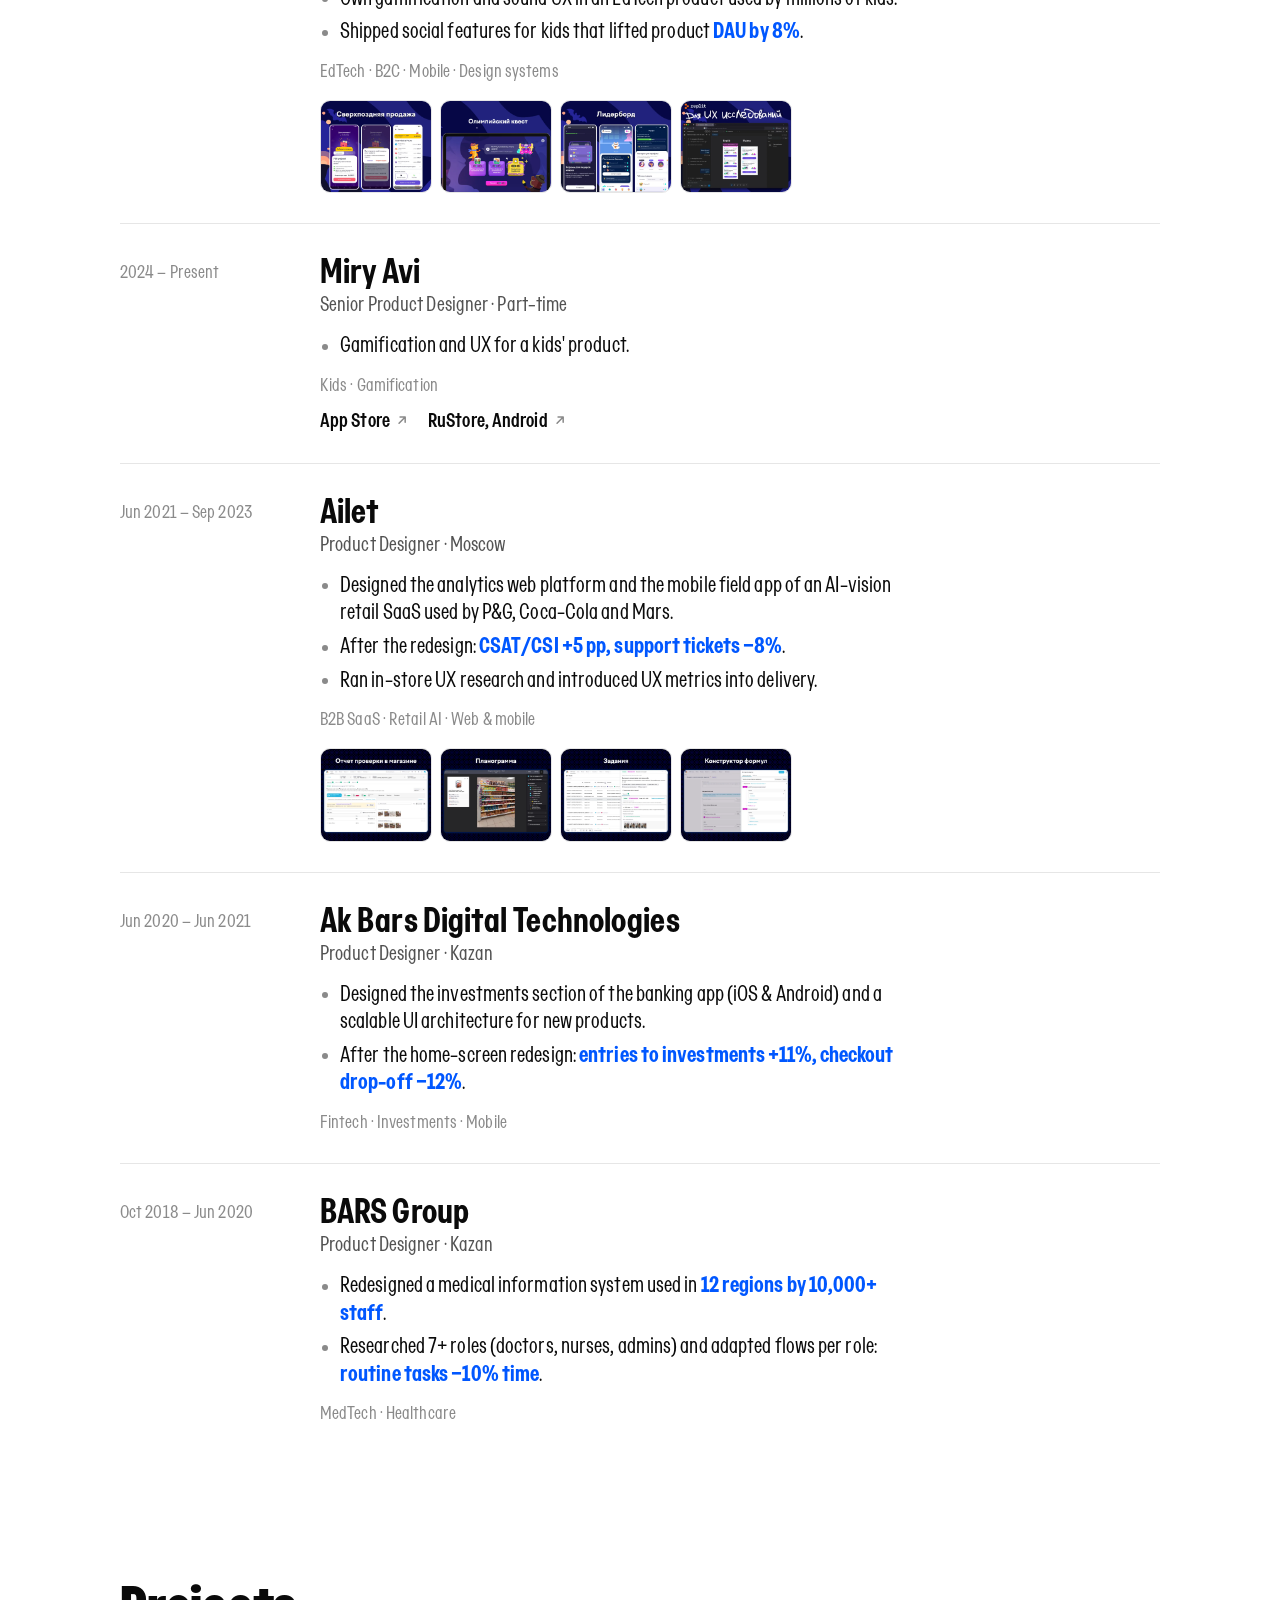
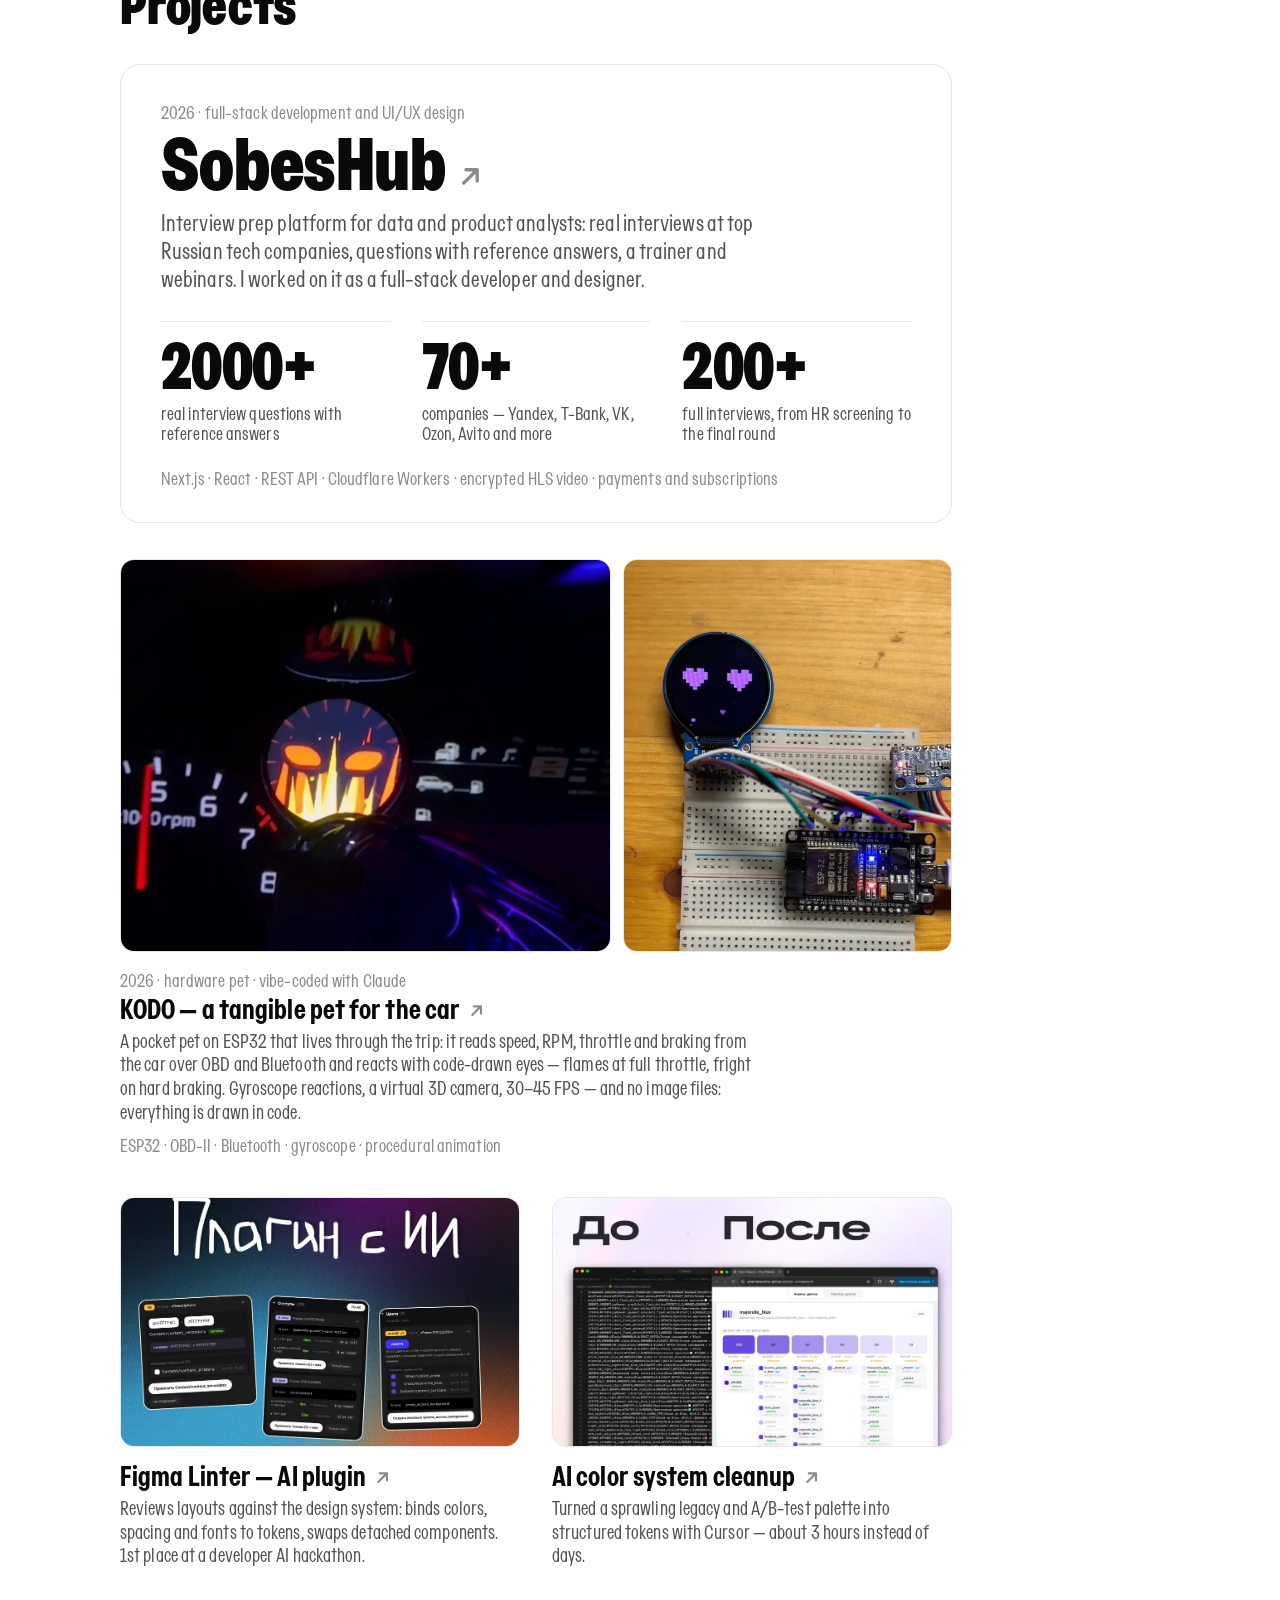
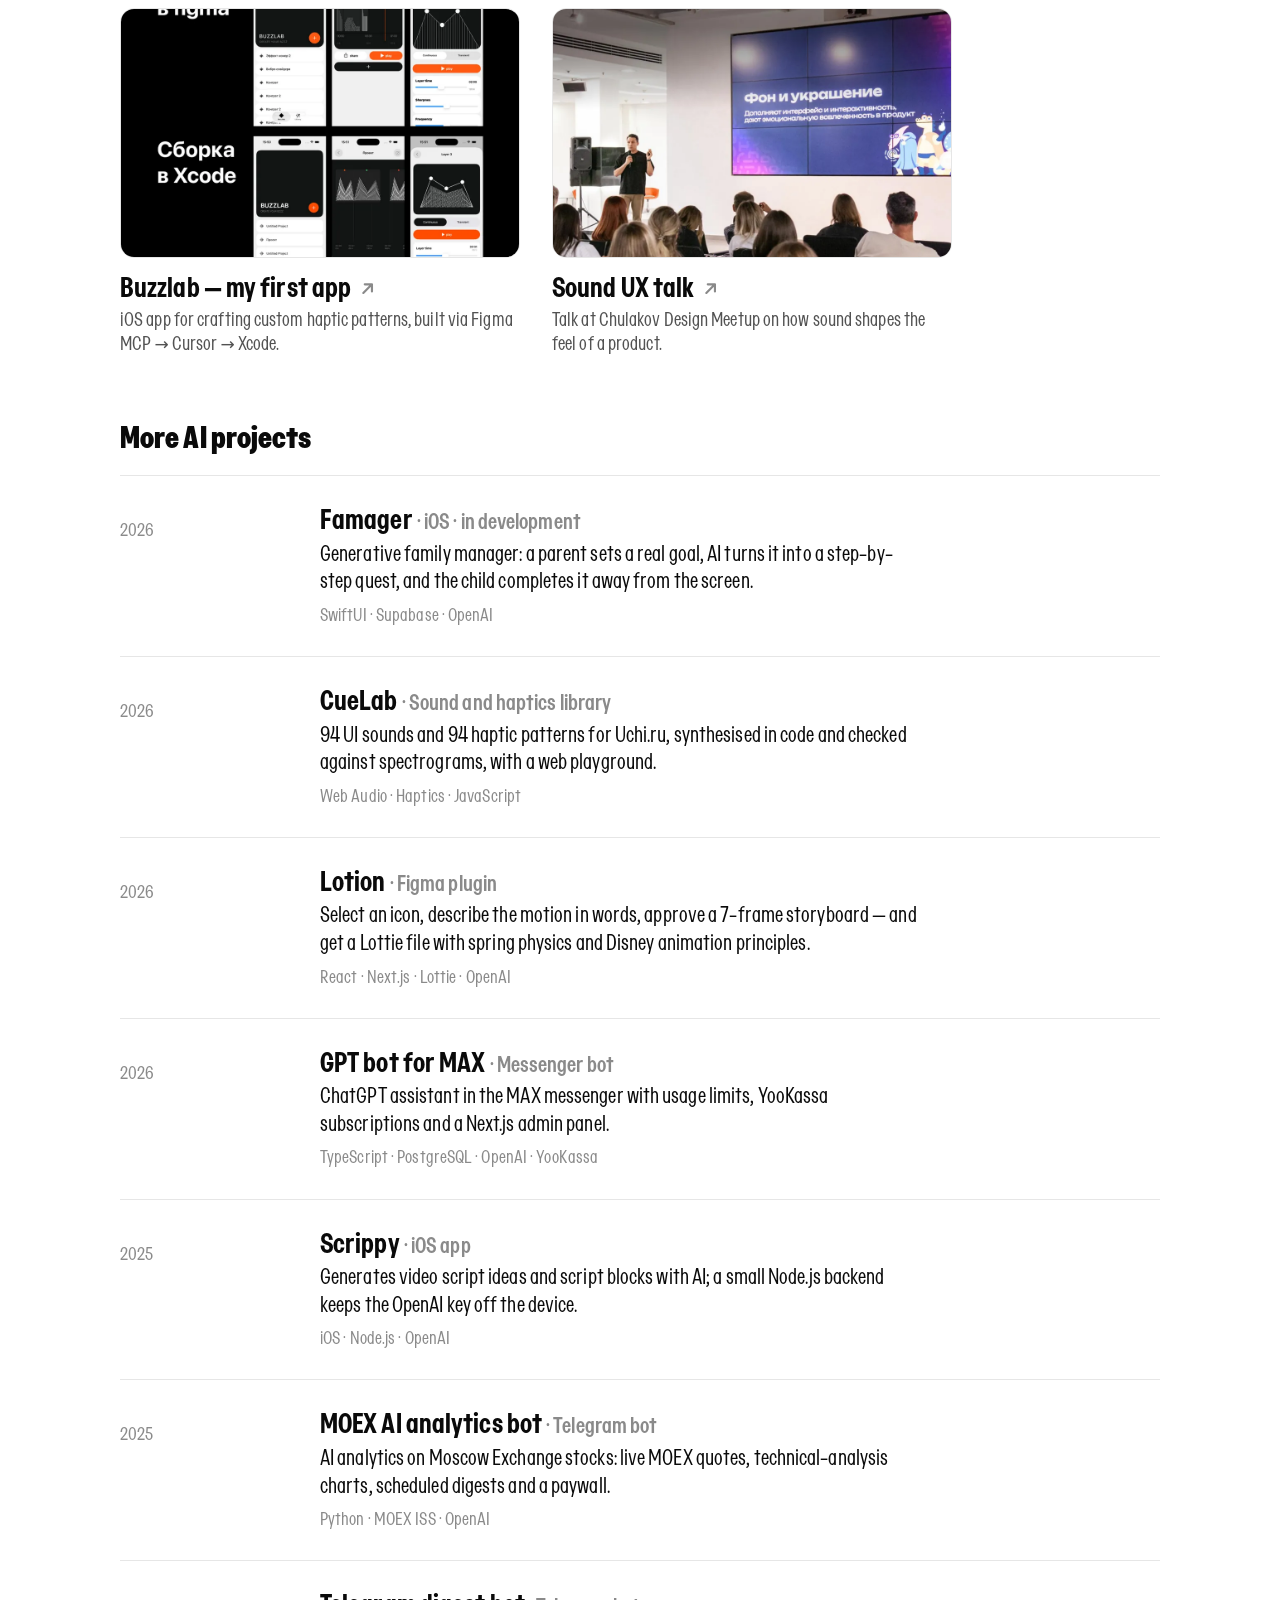
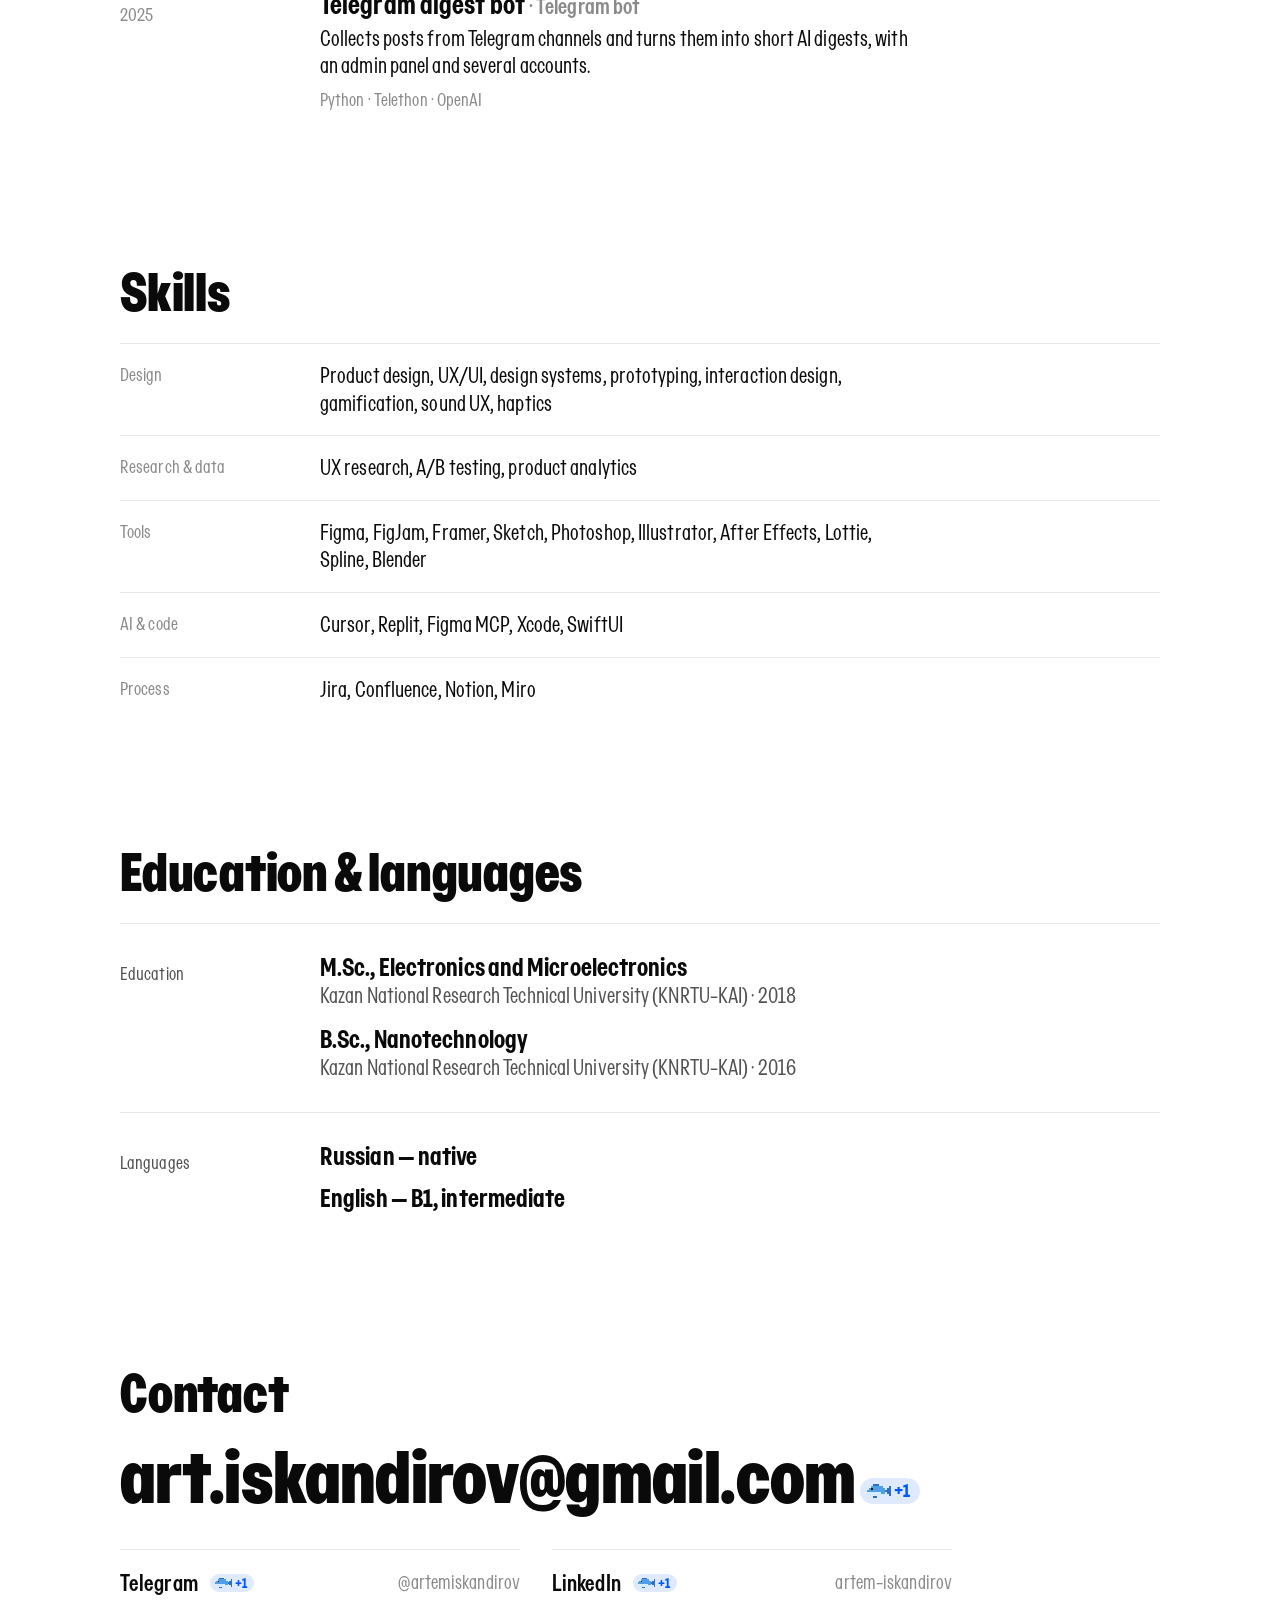
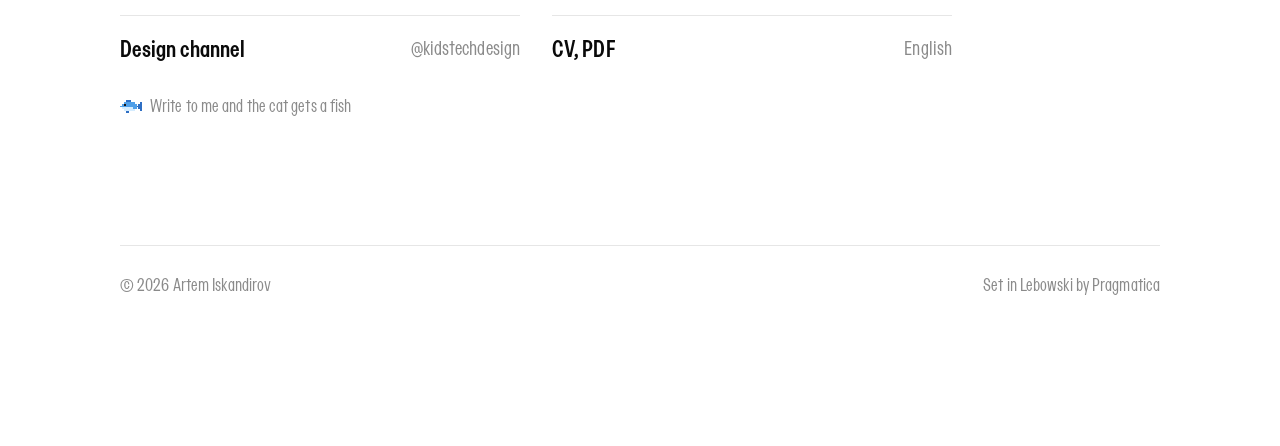
==== commit bee2f748: "KODO project, one-page CV, fish feeding, cat toys and walks - Projects: KODO card with real photos (" ====
--- a/index.html
+++ b/index.html
@@ -162,6 +162,7 @@
             <li>Redesigned the purchase flow — it won the A/B test: <strong>ARPU +5%, conversion +7%</strong>.</li>
             <li>Ported the design system to React components in Replit — the whole design team now prototypes there.</li>
             <li>Own gamification and sound UX in an EdTech product used by millions of kids.</li>
+            <li>Shipped social features for kids that lifted product <strong>DAU by 8%</strong>.</li>
           </ul>
           <p class="tags">EdTech · B2C · Mobile · Design systems</p>
           <div class="shots">
@@ -249,6 +250,18 @@
       </article>
 
       <div class="cards">
+        <a class="card card-wide kodo" href="https://www.linkedin.com/feed/update/urn:li:activity:7482740553244401665/" rel="noopener" target="_blank">
+          <div class="kodo-shots">
+            <div class="card-img"><img src="assets/img/side/kodo-car.webp" width="960" height="767" loading="lazy" alt="KODO on the dashboard: flame eyes at high RPM"></div>
+            <div class="card-img"><img src="assets/img/side/kodo-proto.webp" width="640" height="763" loading="lazy" alt="KODO prototype: ESP32, round display and gyroscope on a breadboard, heart eyes"></div>
+          </div>
+          <div>
+            <p class="feature-kicker">2026 · hardware pet · vibe-coded with Claude</p>
+            <h3>KODO — a tangible pet for the car <svg class="ico" aria-hidden="true"><use href="#i-arrow"/></svg></h3>
+            <p>A pocket pet on ESP32 that lives through the trip: it reads speed, RPM, throttle and braking from the car over OBD and Bluetooth and reacts with code-drawn eyes — flames at full throttle, fright on hard braking. Gyroscope reactions, a virtual 3D camera, 30–45 FPS — and no image files: everything is drawn in code.</p>
+            <p class="tags">ESP32 · OBD-II · Bluetooth · gyroscope · procedural animation</p>
+          </div>
+        </a>
         <a class="card" href="https://www.linkedin.com/posts/artem-iskandirov-516735204_%D0%BD%D0%B5%D0%B9%D1%80%D0%BE%D0%BD%D0%BA%D0%B0-%D0%B2-%D1%80%D0%B0%D0%B1%D0%BE%D1%82%D0%B5-%D0%BD%D0%B0-%D1%80%D0%B0%D0%B1%D0%BE%D1%82%D0%B5-%D1%87%D0%B0%D1%81%D1%82%D1%8C-3-%D0%BD%D0%B0-activity-7465029981010763776-mabF" rel="noopener" target="_blank">
           <div class="card-img"><img src="assets/img/side/figma-linter.webp" width="960" height="699" loading="lazy" alt="Figma Linter plugin interface"></div>
           <h3>Figma Linter — AI plugin <svg class="ico" aria-hidden="true"><use href="#i-arrow"/></svg></h3>
@@ -260,9 +273,9 @@
           <p>Turned a sprawling legacy and A/B-test palette into structured tokens with Cursor — about 3 hours instead of days.</p>
         </a>
         <a class="card" href="https://www.linkedin.com/posts/artem-iskandirov-516735204_figma-mcp-cursor-%D0%B4%D0%BB%D1%8F-%D0%BF%D1%80%D0%B8%D0%BB%D0%BE%D0%B6%D0%B5%D0%BD%D0%B8%D0%B9-ios-%D0%B2%D1%80%D0%BE%D0%B4%D0%B5-activity-7398683450456678400-UAOh" rel="noopener" target="_blank">
-          <div class="card-img"><img src="assets/img/side/custom-vibrations.webp" width="960" height="970" loading="lazy" alt="Custom Vibrations iOS app: Figma design and Xcode build"></div>
-          <h3>Custom Vibrations <svg class="ico" aria-hidden="true"><use href="#i-arrow"/></svg></h3>
-          <p>iOS app for crafting haptic patterns, built via Figma MCP → Cursor → Xcode.</p>
+          <div class="card-img"><img src="assets/img/side/custom-vibrations.webp" width="960" height="970" loading="lazy" alt="Buzzlab iOS app: Figma design and Xcode build"></div>
+          <h3>Buzzlab — my first app <svg class="ico" aria-hidden="true"><use href="#i-arrow"/></svg></h3>
+          <p>iOS app for crafting custom haptic patterns, built via Figma MCP → Cursor → Xcode.</p>
         </a>
         <a class="card" href="https://chulakov.ru/event/chulakov-design-meetup-7-kazan" rel="noopener" target="_blank">
           <div class="card-img"><img src="assets/img/side/sound-ux.webp" width="960" height="608" loading="lazy" alt="Artem speaking at Chulakov Design Meetup"></div>
--- a/assets/css/site.css
+++ b/assets/css/site.css
@@ -203,6 +203,16 @@
 .card h3 .ico { color: var(--fg-3); transition: transform 0.3s var(--ease-out), color 0.2s; }
 .card:hover h3 .ico { transform: translate(2px, -2px); color: var(--accent); }
 .card p { margin-top: 6px; font-size: 17px; line-height: 1.4; color: var(--fg-2); }
+
+/* KODO: wide card with two real photos — in the car and on the breadboard */
+.card-wide { grid-column: 1 / -1; }
+.kodo-shots { display: grid; grid-template-columns: 1.252fr 0.839fr; gap: 12px; }
+.kodo-shots .card-img:first-child { aspect-ratio: 960 / 767; }
+.kodo-shots .card-img:last-child { aspect-ratio: 640 / 763; }
+.card-wide .feature-kicker { margin-top: 18px; font-size: 16px; color: var(--fg-3); }
+.card-wide .tags { margin-top: 10px; font-size: 16px; color: var(--fg-3); }
+.card-wide h3 { margin-top: 4px; }
+.card-wide p:not(.feature-kicker):not(.tags) { max-width: 640px; }
 
 /* skills / education */
 .skills .row { padding: 18px 0; }
--- a/assets/css/cat.css
+++ b/assets/css/cat.css
@@ -1,4 +1,4 @@
-/* Pixel cat in the bottom-right corner (see assets/js/cat.js) */
+/* Corner cat (assets/js/cat.js, 3D view in cat3d.js), its toys and the fish badges on contact links */
 
 .cat {
   position: fixed;
@@ -26,6 +26,14 @@
   image-rendering: pixelated;
   pointer-events: none;
 }
+/* 3D voxel cat (cat3d.js); the sprite above is the fallback */
+.cat-canvas { display: none; width: 200px; height: 200px; pointer-events: none; }
+.cat.is-3d .cat-canvas { display: block; }
+.cat.is-3d .cat-sprite, .cat.is-3d .cat-shadow { display: none; }
+.cat.is-3d .cat-hit, .cat.is-3d .cat-hit:hover, .cat.is-3d .cat-hit.dragging { filter: none; animation: none !important; }
+.cat.is-3d { right: 4px; bottom: 0; }
+.cat.is-3d .cat-mood { left: 4px; bottom: 22px; }
+.cat.face-right .cat-sprite { transform: scaleX(-1); }
 .cat-shadow {
   position: absolute;
   left: 18%;
@@ -62,7 +70,7 @@
 @keyframes catPurr { 50% { transform: scale(1.015, 1.03); } }
 @keyframes catStartled { 20% { transform: translateY(-12px) scale(1.05, 0.92); } 50% { transform: translateY(-6px) scale(0.96, 1.08); } 80% { transform: translateY(-2px); } }
 
-/* mood ring + shrimp counter */
+/* mood ring + fish counter */
 .cat-mood {
   position: absolute;
   left: -54px;
@@ -88,7 +96,7 @@
 .cat-ring .ring-bg { fill: none; stroke: var(--line); stroke-width: 7; }
 .cat-ring .ring-fg { fill: none; stroke-width: 7; stroke-linecap: round; transition: stroke-dashoffset 0.6s var(--ease), stroke 0.6s; }
 .cat-count { display: flex; align-items: center; gap: 2px; font-size: 13px; font-weight: 600; line-height: 1; font-variant-numeric: tabular-nums; }
-.cat-count img { width: 15px; height: 15px; display: block; }
+.cat-count svg { width: 19px; height: 11px; display: block; }
 
 /* overfed: spinning stars */
 .cat-stars { position: absolute; top: 0; left: 50%; margin-left: -34px; width: 68px; height: 68px; pointer-events: none; z-index: 8; opacity: 0; transition: opacity 0.3s; }
@@ -132,8 +140,6 @@
   50% { opacity: 1; transform: translateY(-2px); }
   100% { opacity: 0; transform: translateY(-14px) scale(0.9); }
 }
-.cat-shrimp-pop { font-size: 22px; transform: translateY(6px) scale(0.6); transition: opacity 0.3s, transform 1.1s var(--ease-out); }
-.cat-shrimp-pop.show { opacity: 1; transform: translateY(-34px) scale(1.1) rotate(-12deg); }
 .cat-bubble {
   padding: 5px 11px;
   border: 1px solid var(--line);
@@ -146,6 +152,7 @@
   white-space: nowrap;
   box-shadow: 0 4px 12px rgba(0, 0, 0, 0.08);
 }
+.cat-bubble svg { display: inline-block; width: 1.5em; height: 0.875em; vertical-align: -0.08em; }
 .cat-bubble.show { animation: catBubble 2.4s var(--ease-out) forwards; }
 @keyframes catBubble {
   0% { opacity: 0; transform: translateY(4px) scale(0.7); }
@@ -220,14 +227,76 @@
 }
 .cat-invite-btn:hover { transform: translateY(-2px); }
 .cat-badge { display: inline-flex; align-items: center; gap: 2px; padding: 1px 6px 1px 3px; border-radius: 999px; background: rgba(255, 255, 255, 0.18); font-size: 12px; }
-.cat-badge img { width: 13px; height: 13px; display: block; }
+.cat-badge svg { width: 17px; height: 10px; display: block; }
+
+/* fish thrown from a contact link into the cat's mouth */
+.cat-fish-fly { position: fixed; left: 0; top: 0; z-index: 46; width: 32px; height: 19px; pointer-events: none; }
+.cat-fish-fly svg { width: 100%; height: 100%; display: block; filter: drop-shadow(0 3px 4px rgba(0, 0, 0, 0.25)); }
+
+/* "+1 fish" badges on the links that feed the cat, and the legend */
+.fish-tag {
+  display: inline-flex; align-items: center; gap: 3px; flex: none;
+  padding: 3px 7px 3px 5px; border-radius: 999px;
+  background: color-mix(in srgb, currentColor 12%, transparent);
+  color: var(--accent);
+  font-size: 12px; font-weight: 700; line-height: 1; letter-spacing: 0; vertical-align: middle;
+}
+.fish-tag::after { content: '+1'; }
+.fish-tag svg { width: 17px; height: 10px; display: block; }
+.btn-primary .fish-tag { color: inherit; background: color-mix(in srgb, currentColor 18%, transparent); }
+.links a .fish-tag { margin-right: auto; color: var(--accent); font-size: 12px; font-weight: 700; }
+.contact-mail .fish-tag { margin-left: 0.25em; padding: 5px 10px 5px 7px; font-size: 16px; vertical-align: 0.3em; }
+.contact-mail .fish-tag svg { width: 24px; height: 14px; }
+.fish-note { display: flex; align-items: center; gap: 8px; margin-top: 14px; font-size: 15px; color: var(--fg-3); }
+.fish-note svg { width: 22px; height: 13px; flex: none; }
+
+/* toys: ball and laser pointer */
+.cat-toys { position: absolute; left: -124px; bottom: 20px; z-index: 3; display: flex; gap: 6px; }
+.cat.is-3d .cat-toys { left: -66px; bottom: 24px; }
+.cat-toy {
+  display: grid; place-items: center; width: 30px; height: 30px; padding: 0;
+  border: 1px solid var(--line); border-radius: 50%; background: var(--surface);
+  cursor: pointer; box-shadow: 0 4px 14px rgba(0, 0, 0, 0.08);
+  transition: transform 0.35s var(--ease-bounce), border-color 0.2s;
+}
+.cat-toy:hover { transform: translateY(-2px) scale(1.06); }
+.cat-toy[aria-pressed='true'] { border-color: var(--accent); box-shadow: 0 0 0 2px color-mix(in srgb, var(--accent) 28%, transparent); }
+.cat-ball-ico, .cat-ball i {
+  display: block; border-radius: 50%;
+  background: linear-gradient(90deg, transparent 40%, #fff 40% 60%, transparent 60%), #ff4d5e;
+}
+.cat-ball-ico { width: 15px; height: 15px; box-shadow: inset -2px -2px 3px rgba(0, 0, 0, 0.25); }
+.cat-laser-ico { width: 9px; height: 9px; border-radius: 50%; background: #ff2b2b; box-shadow: 0 0 6px 2px rgba(255, 40, 40, 0.55); }
+.cat-ball { position: fixed; left: 0; top: 0; z-index: 31; cursor: grab; touch-action: none; transform-origin: 50% 100%; transition: opacity 0.4s; }
+.cat-ball i { position: absolute; inset: 0; }
+/* fixed light and shading on top of the rolling stripe make it read as a sphere */
+.cat-ball::after {
+  content: ''; position: absolute; inset: 0; border-radius: 50%; pointer-events: none;
+  background: radial-gradient(circle at 34% 30%, rgba(255, 255, 255, 0.8) 0 10%, transparent 30%), radial-gradient(circle, transparent 52%, rgba(0, 0, 0, 0.3) 100%);
+}
+.cat-ball.held { cursor: grabbing; }
+.cat-ball-shadow { position: fixed; left: 0; top: 0; z-index: 29; height: 7px; border-radius: 50%; background: var(--shadow-cat); filter: blur(2px); pointer-events: none; transition: opacity 0.4s; }
+.cat-ball.out, .cat-ball-shadow.out { opacity: 0 !important; }
+.cat-laser {
+  position: fixed; left: 0; top: 0; z-index: 60; width: 12px; height: 12px; margin: -6px 0 0 -6px; border-radius: 50%;
+  background: radial-gradient(circle, #fff 0 16%, #ff2020 42%, rgba(255, 0, 0, 0) 72%);
+  box-shadow: 0 0 14px 5px rgba(255, 30, 30, 0.45);
+  pointer-events: none;
+}
+html.cat-laser-on, html.cat-laser-on * { cursor: none !important; }
 
 @media (max-width: 699px) {
+  .cat-canvas { width: 136px; height: 136px; }
   .cat { right: 8px; bottom: 6px; }
+  .cat.is-3d { right: 0; bottom: 0; }
+  .cat.is-3d .cat-mood { left: -18px; bottom: 12px; }
+  .cat.is-3d .cat-toys { left: -80px; bottom: 12px; }
+  .cat-toys { left: -104px; bottom: 6px; }
+  .cat-toy { width: 28px; height: 28px; }
   .cat-mood { left: -40px; bottom: 6px; padding: 2px 7px 2px 2px; }
   .cat-ring { width: 22px; height: 22px; }
   .cat-count { font-size: 12px; }
 }
 @media print {
-  .cat, .cat-invite, .cat-paw { display: none !important; }
-}
+  .cat, .cat-invite, .cat-paw, .cat-ball, .cat-ball-shadow, .cat-laser, .cat-fish-fly, .fish-tag, .fish-note { display: none !important; }
+}
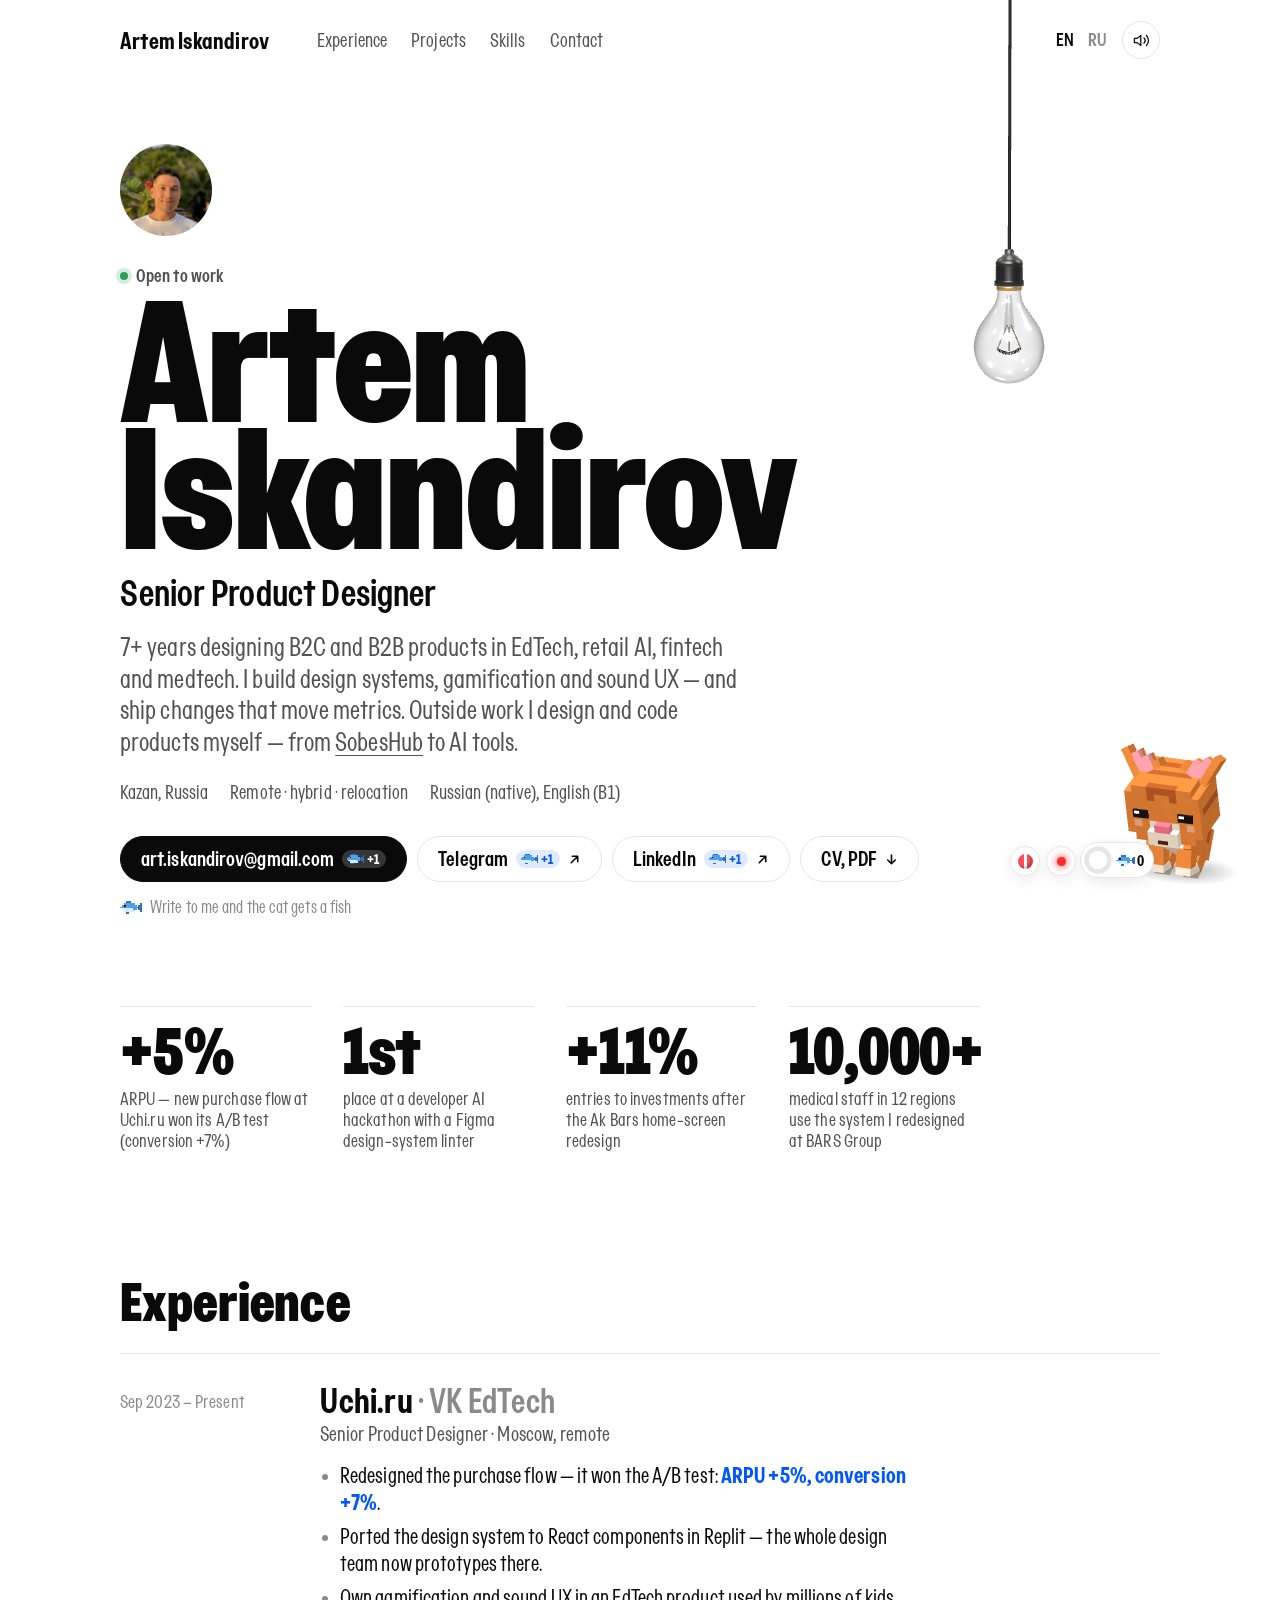
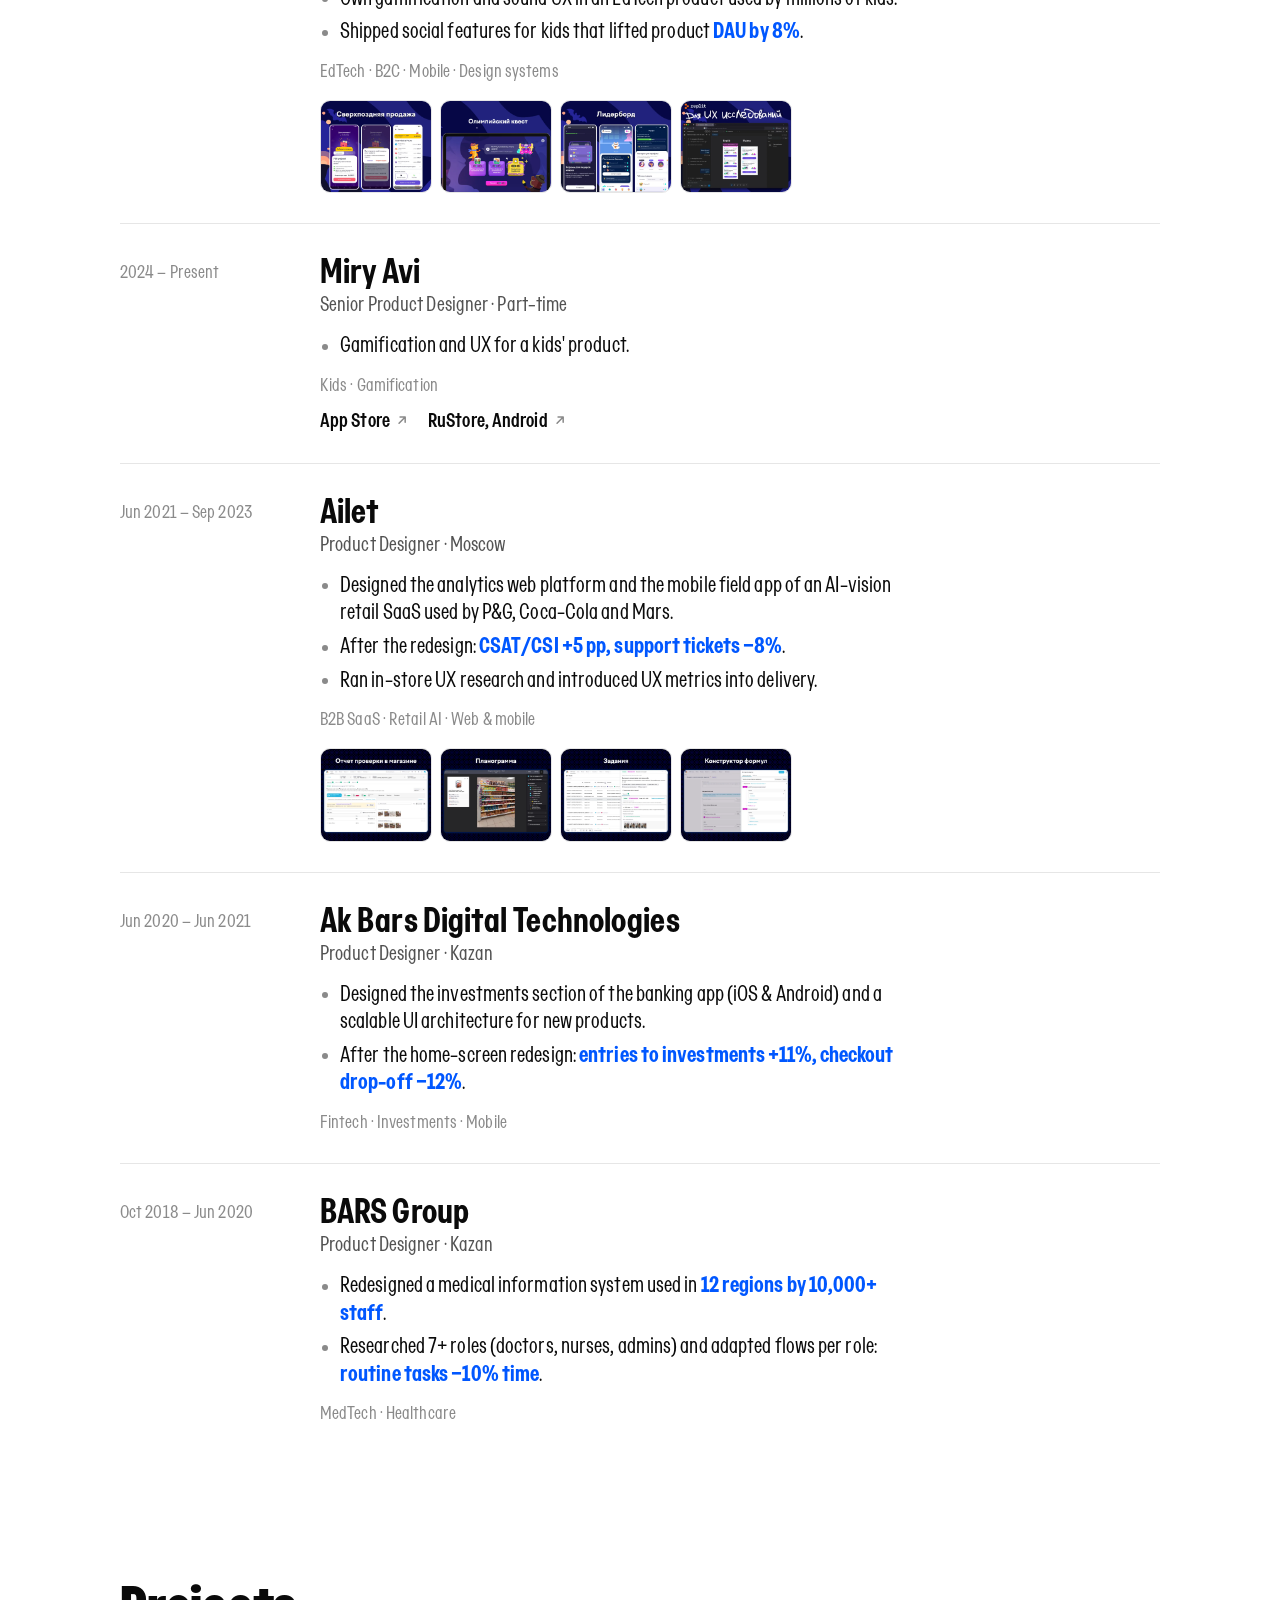
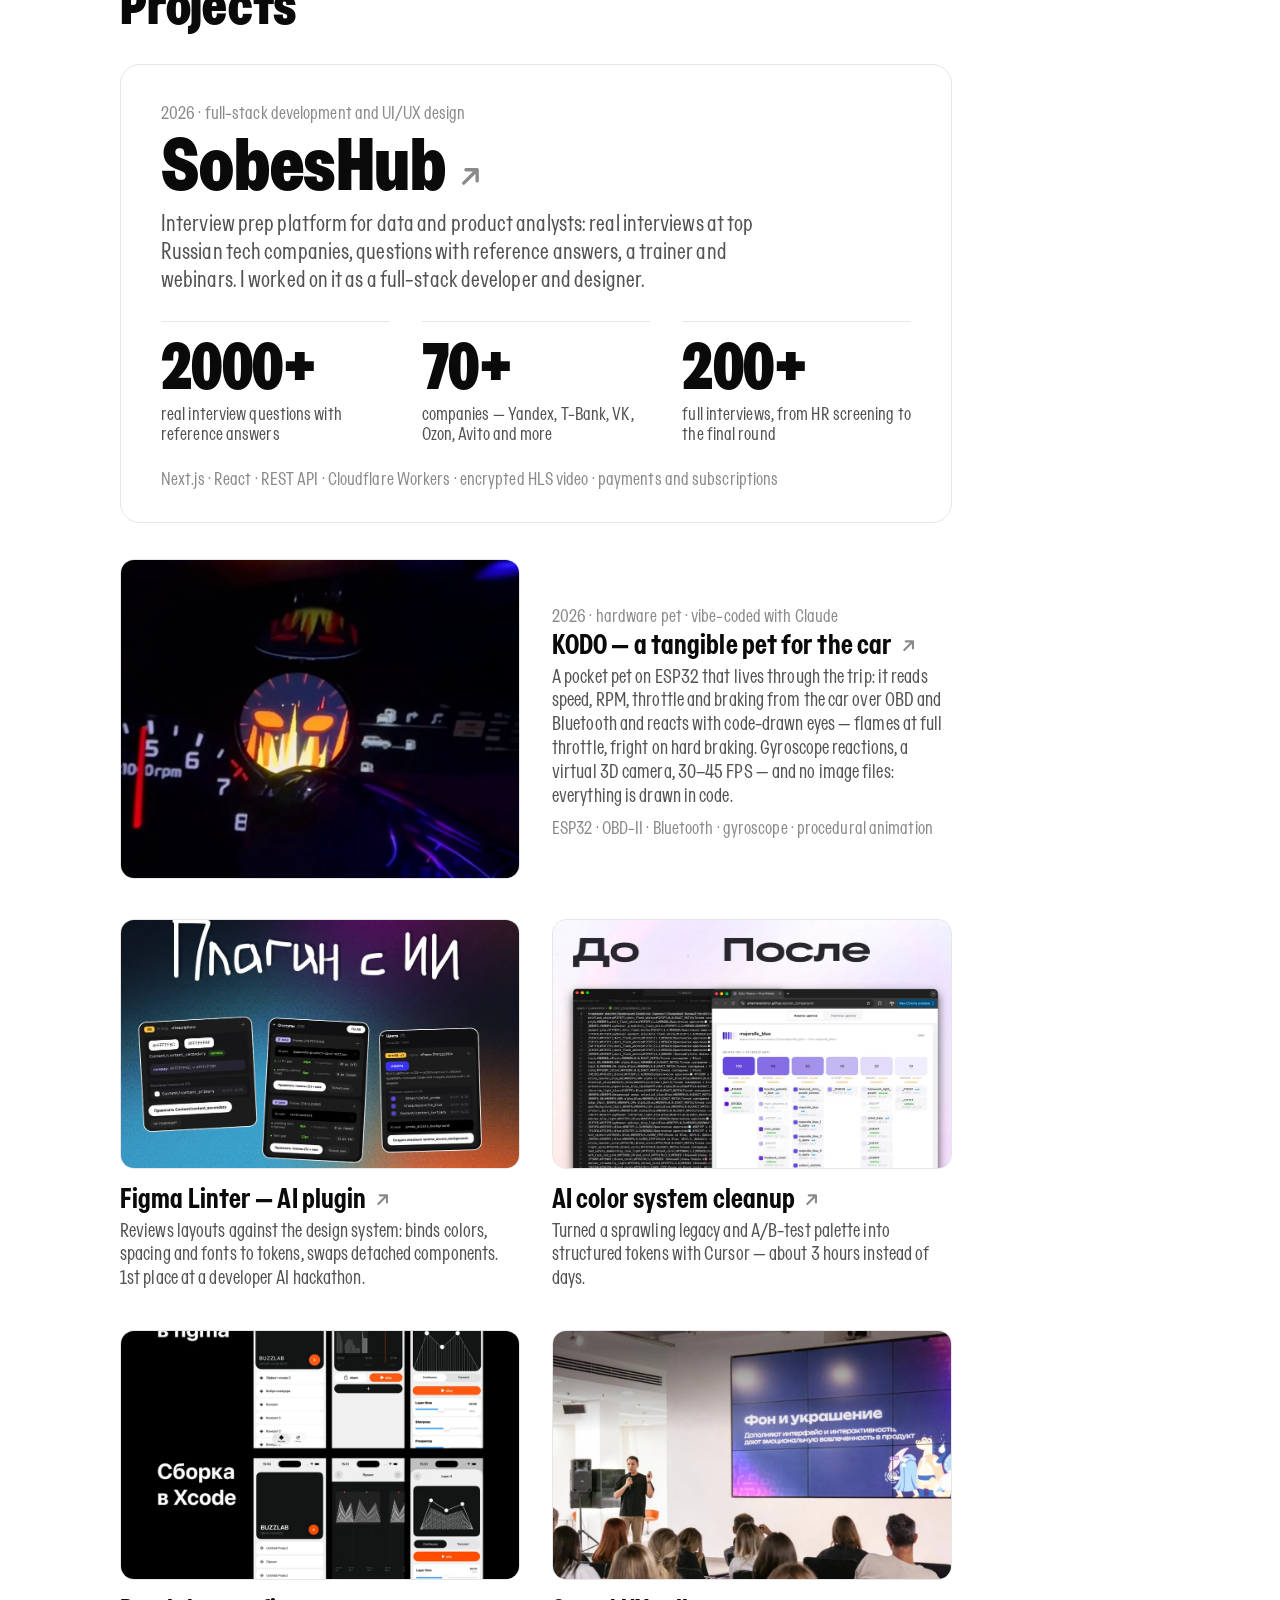
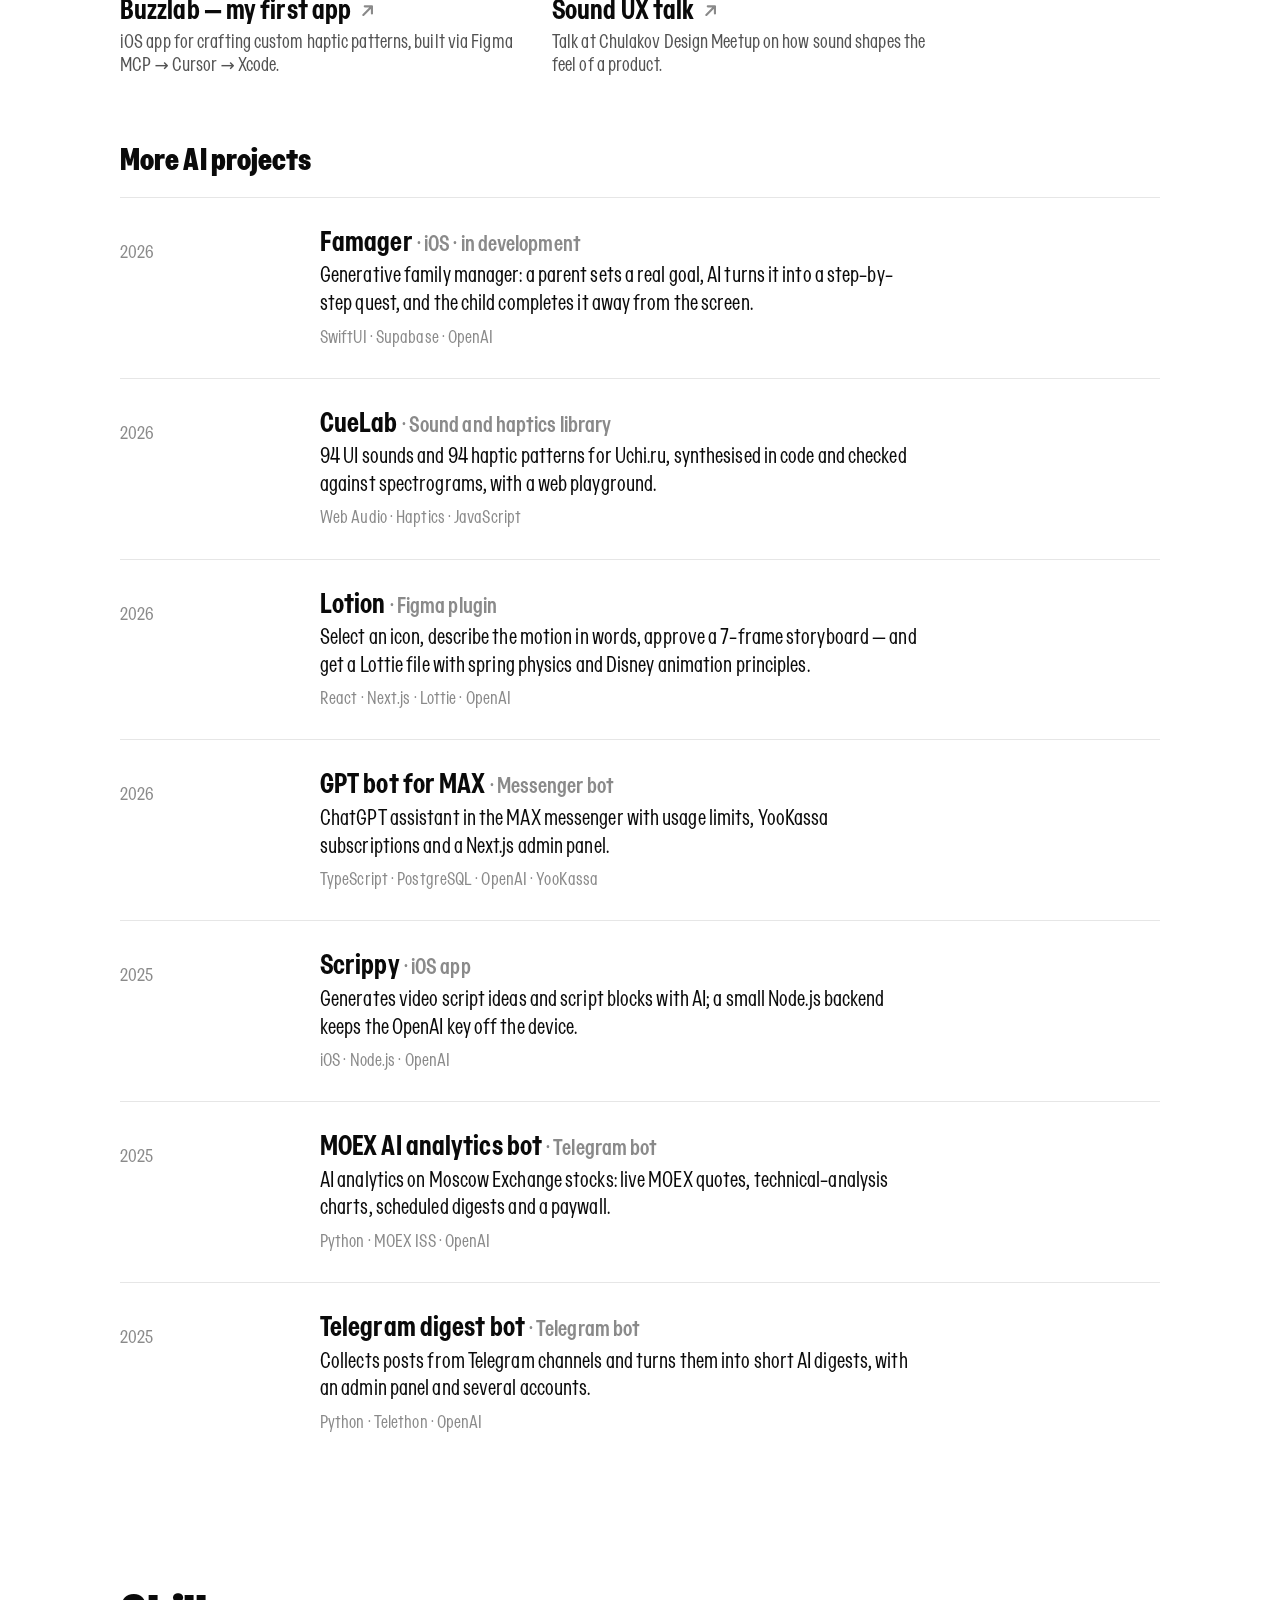
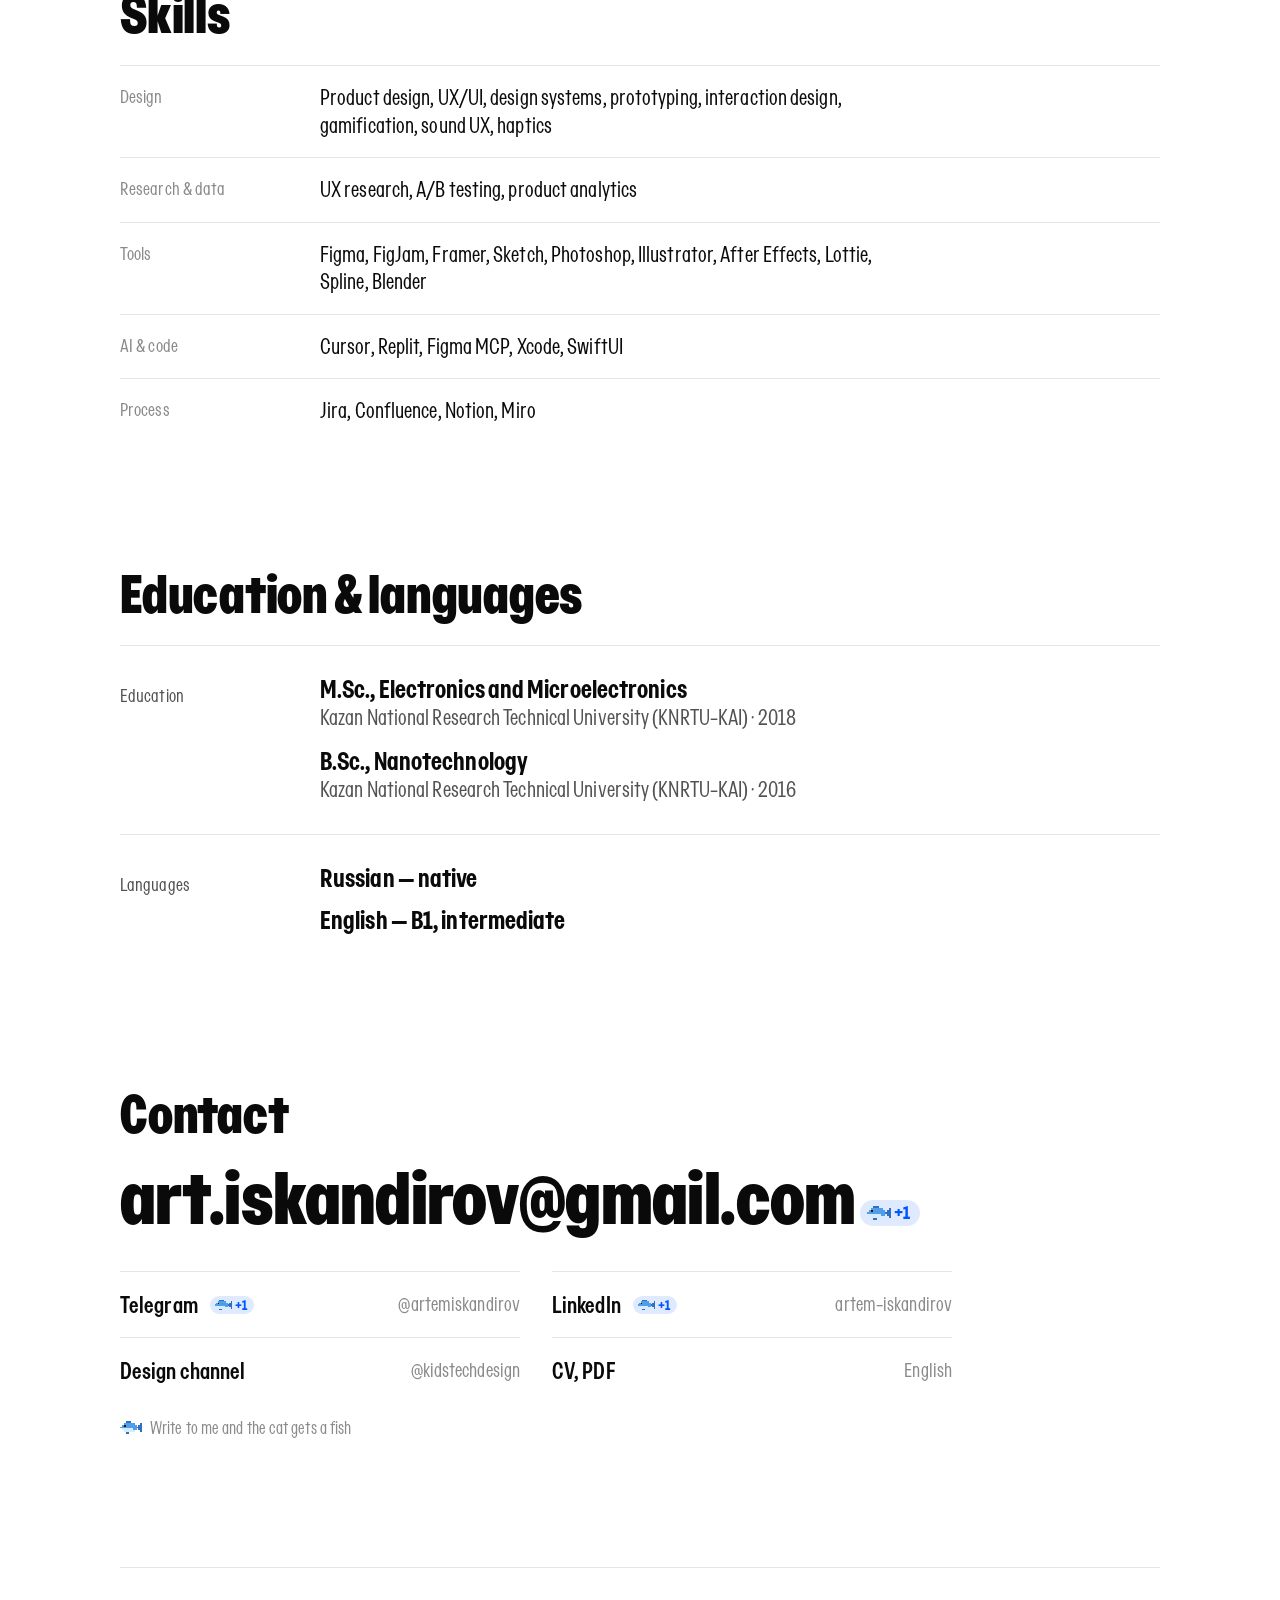
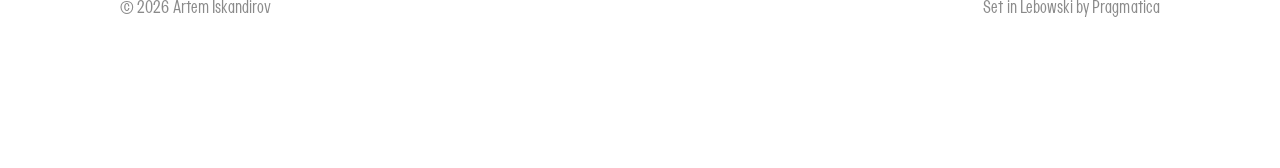
==== commit 4567789b: "KODO: keep one photo; make the cat more playful - KODO card shows only the car photo again, in the p" ====
--- a/index.html
+++ b/index.html
@@ -251,10 +251,7 @@
 
       <div class="cards">
         <a class="card card-wide kodo" href="https://www.linkedin.com/feed/update/urn:li:activity:7482740553244401665/" rel="noopener" target="_blank">
-          <div class="kodo-shots">
-            <div class="card-img"><img src="assets/img/side/kodo-car.webp" width="960" height="767" loading="lazy" alt="KODO on the dashboard: flame eyes at high RPM"></div>
-            <div class="card-img"><img src="assets/img/side/kodo-proto.webp" width="640" height="763" loading="lazy" alt="KODO prototype: ESP32, round display and gyroscope on a breadboard, heart eyes"></div>
-          </div>
+          <div class="card-img"><img src="assets/img/side/kodo-car.webp" width="960" height="767" loading="lazy" alt="KODO on the dashboard: flame eyes at high RPM"></div>
           <div>
             <p class="feature-kicker">2026 · hardware pet · vibe-coded with Claude</p>
             <h3>KODO — a tangible pet for the car <svg class="ico" aria-hidden="true"><use href="#i-arrow"/></svg></h3>
--- a/assets/css/site.css
+++ b/assets/css/site.css
@@ -204,15 +204,12 @@
 .card:hover h3 .ico { transform: translate(2px, -2px); color: var(--accent); }
 .card p { margin-top: 6px; font-size: 17px; line-height: 1.4; color: var(--fg-2); }
 
-/* KODO: wide card with two real photos — in the car and on the breadboard */
-.card-wide { grid-column: 1 / -1; }
-.kodo-shots { display: grid; grid-template-columns: 1.252fr 0.839fr; gap: 12px; }
-.kodo-shots .card-img:first-child { aspect-ratio: 960 / 767; }
-.kodo-shots .card-img:last-child { aspect-ratio: 640 / 763; }
-.card-wide .feature-kicker { margin-top: 18px; font-size: 16px; color: var(--fg-3); }
+/* KODO: wide card, photo on the left and text on the right */
+.card-wide { grid-column: 1 / -1; display: grid; grid-template-columns: minmax(0, 1fr) minmax(0, 1fr); gap: 32px; align-items: center; }
+.card-wide .card-img { aspect-ratio: 960 / 767; }
+.card-wide h3 { margin-top: 4px; }
+.card-wide .feature-kicker { font-size: 16px; color: var(--fg-3); }
 .card-wide .tags { margin-top: 10px; font-size: 16px; color: var(--fg-3); }
-.card-wide h3 { margin-top: 4px; }
-.card-wide p:not(.feature-kicker):not(.tags) { max-width: 640px; }
 
 /* skills / education */
 .skills .row { padding: 18px 0; }
@@ -335,6 +332,7 @@
   .shots { gap: 6px; }
   .shot { flex: 1 1 0; }
   .cards { grid-template-columns: minmax(0, 1fr); gap: 32px; }
+  .card-wide { grid-template-columns: minmax(0, 1fr); gap: 16px; }
   .feature { padding: 24px 20px; border-radius: 16px; }
   .feature-lead { font-size: 17px; }
   .feature .feature-stats { grid-template-columns: minmax(0, 1fr); gap: 16px; }
